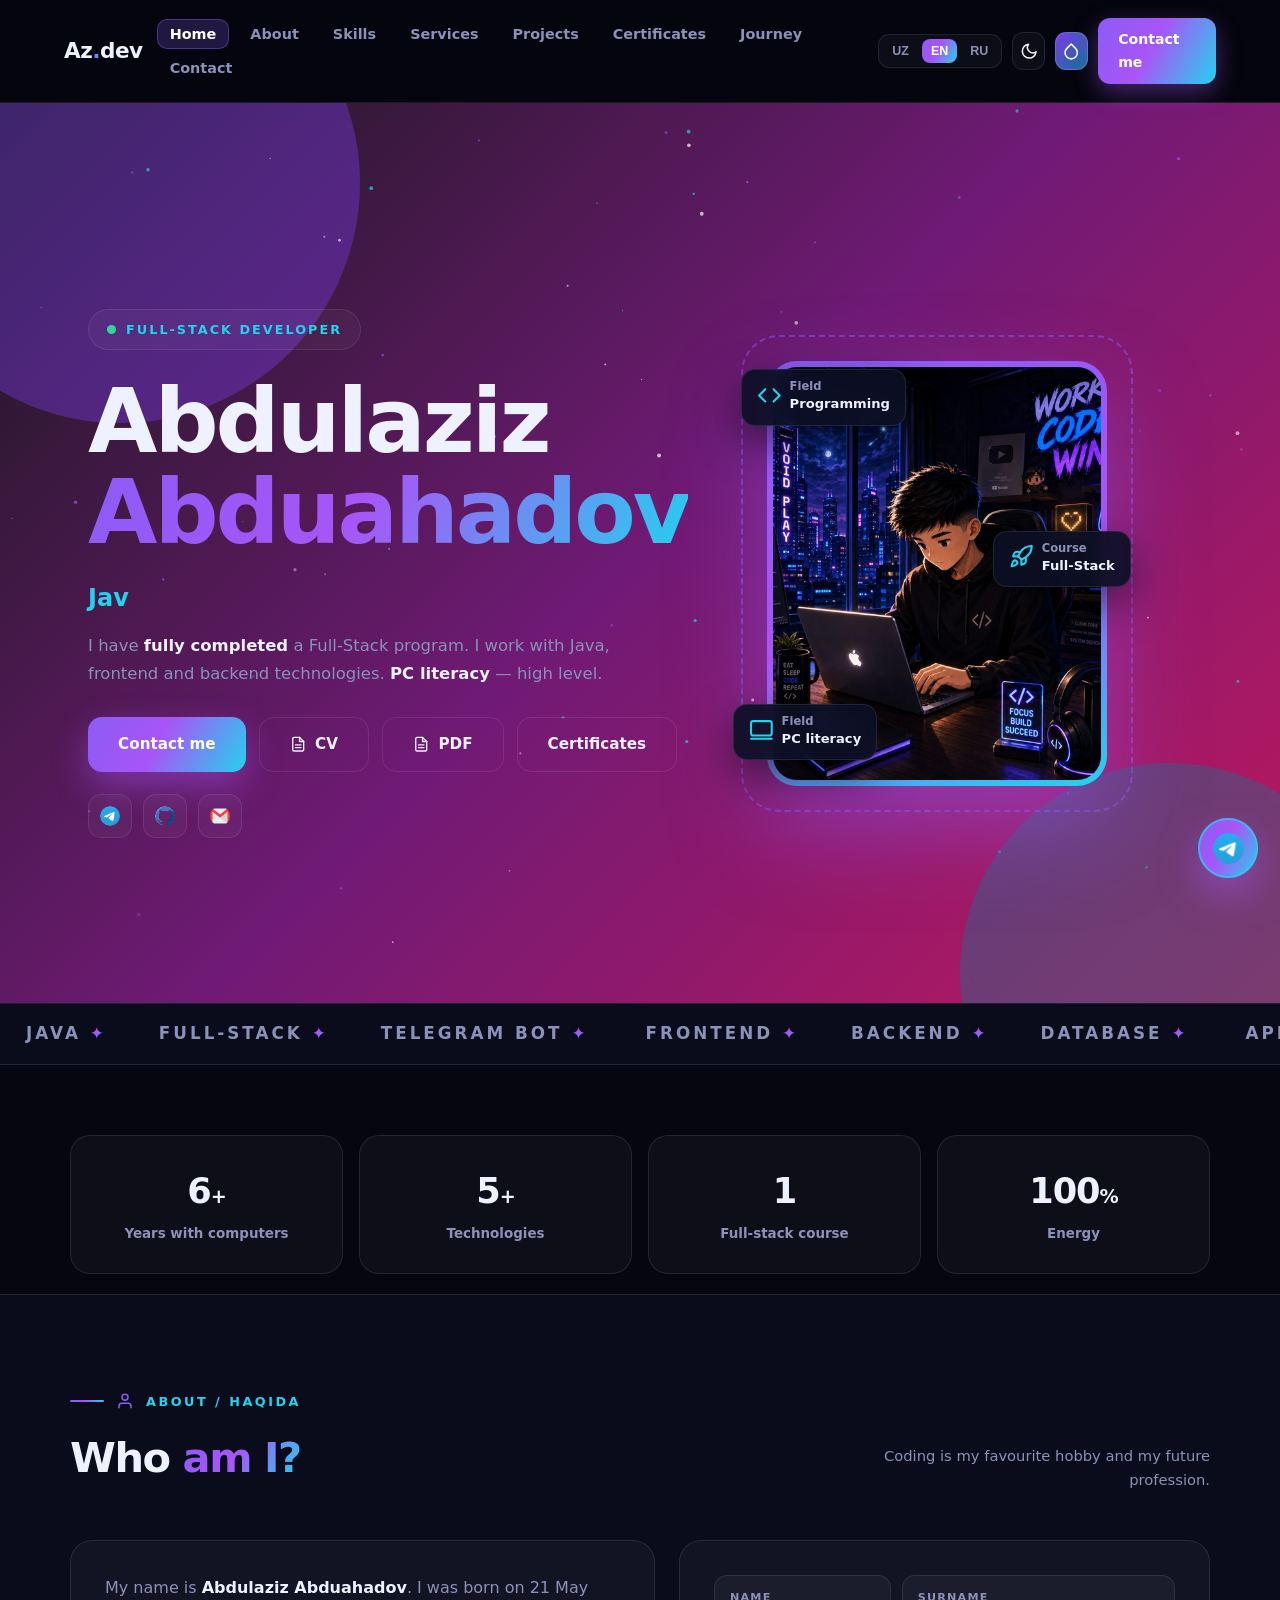
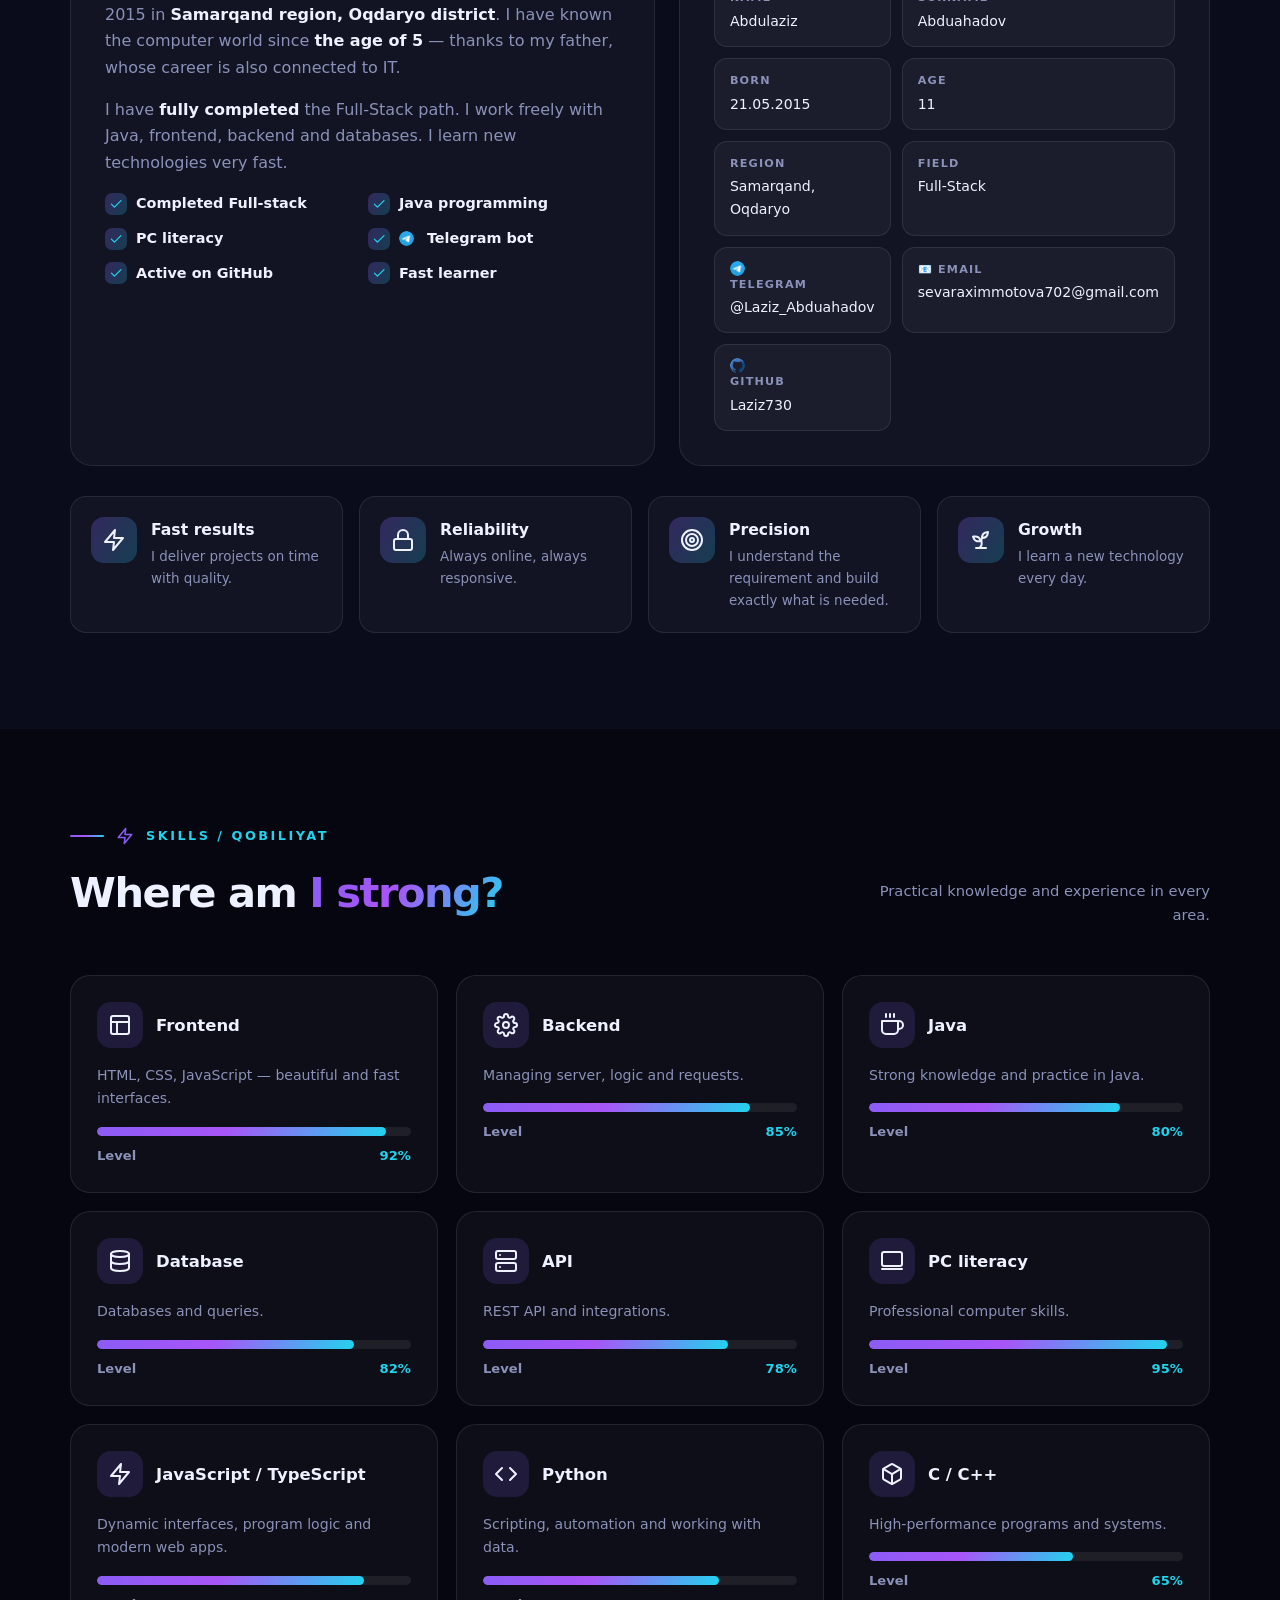
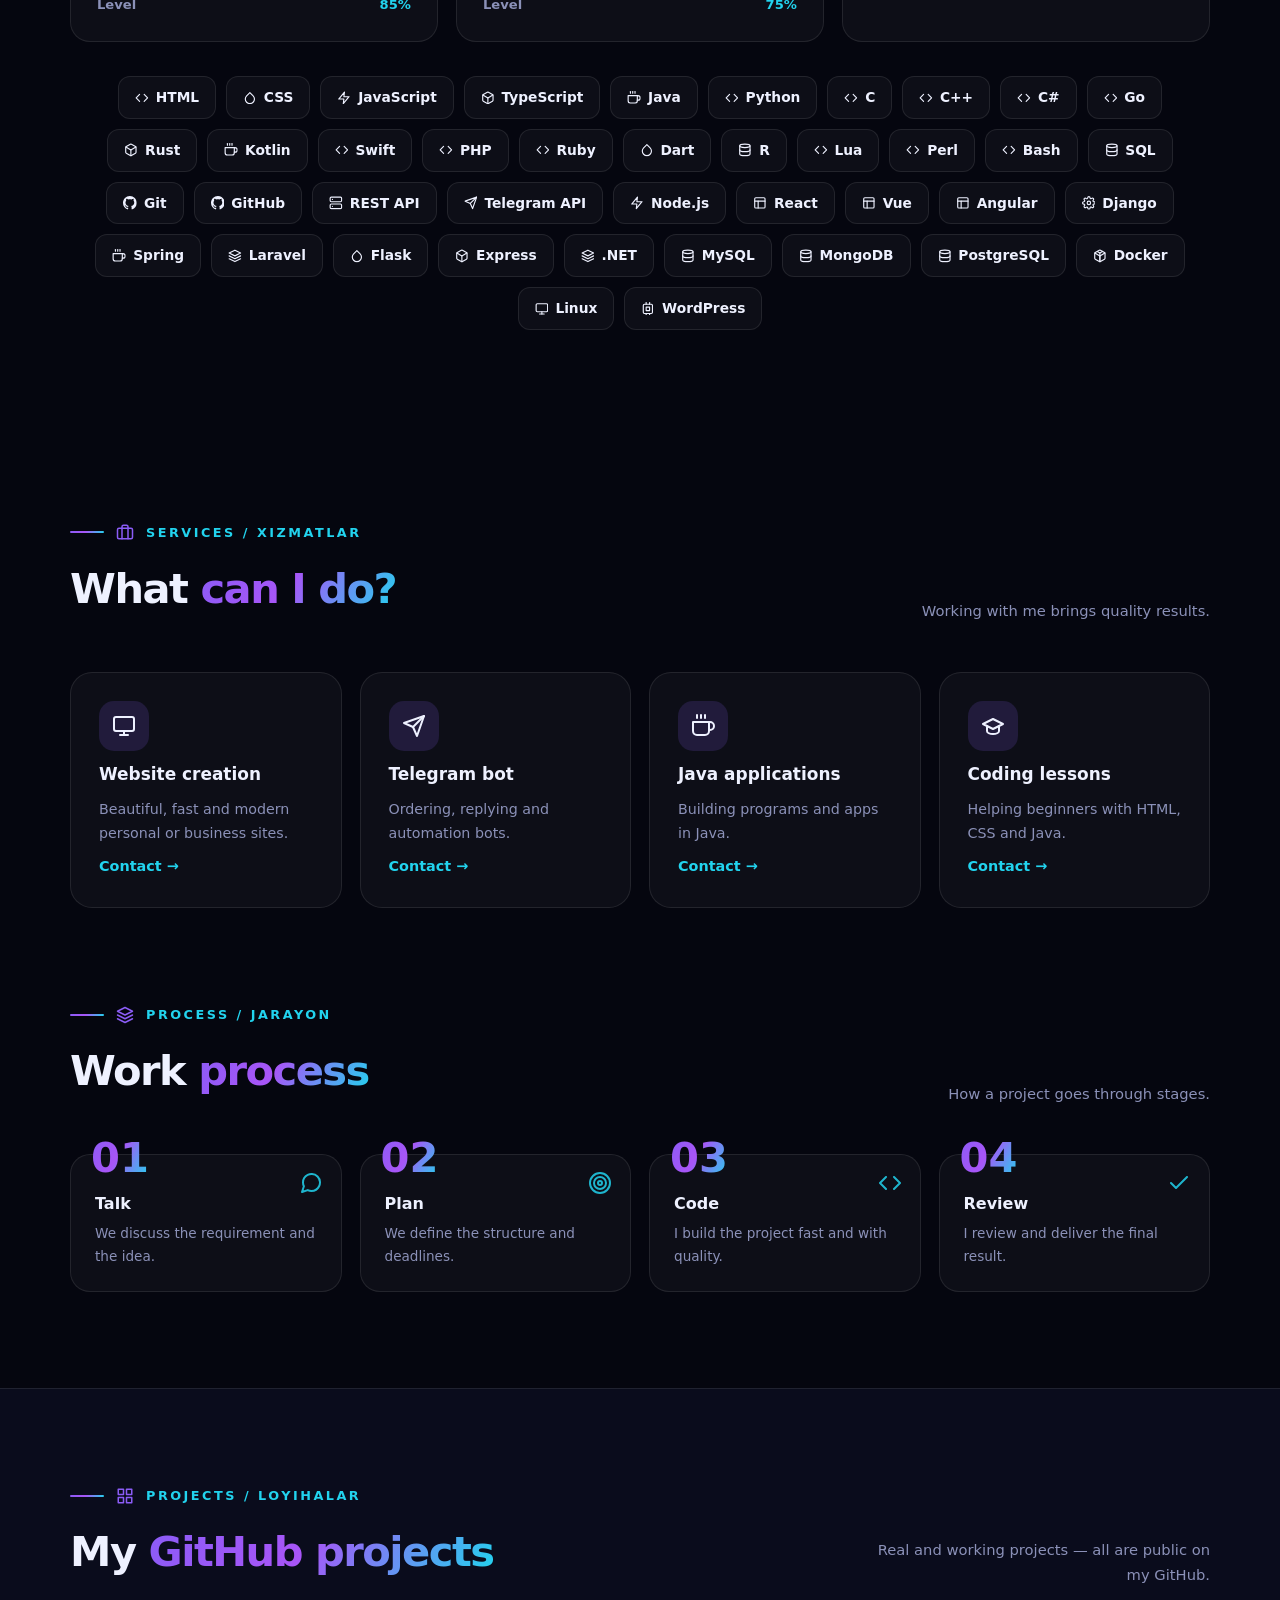
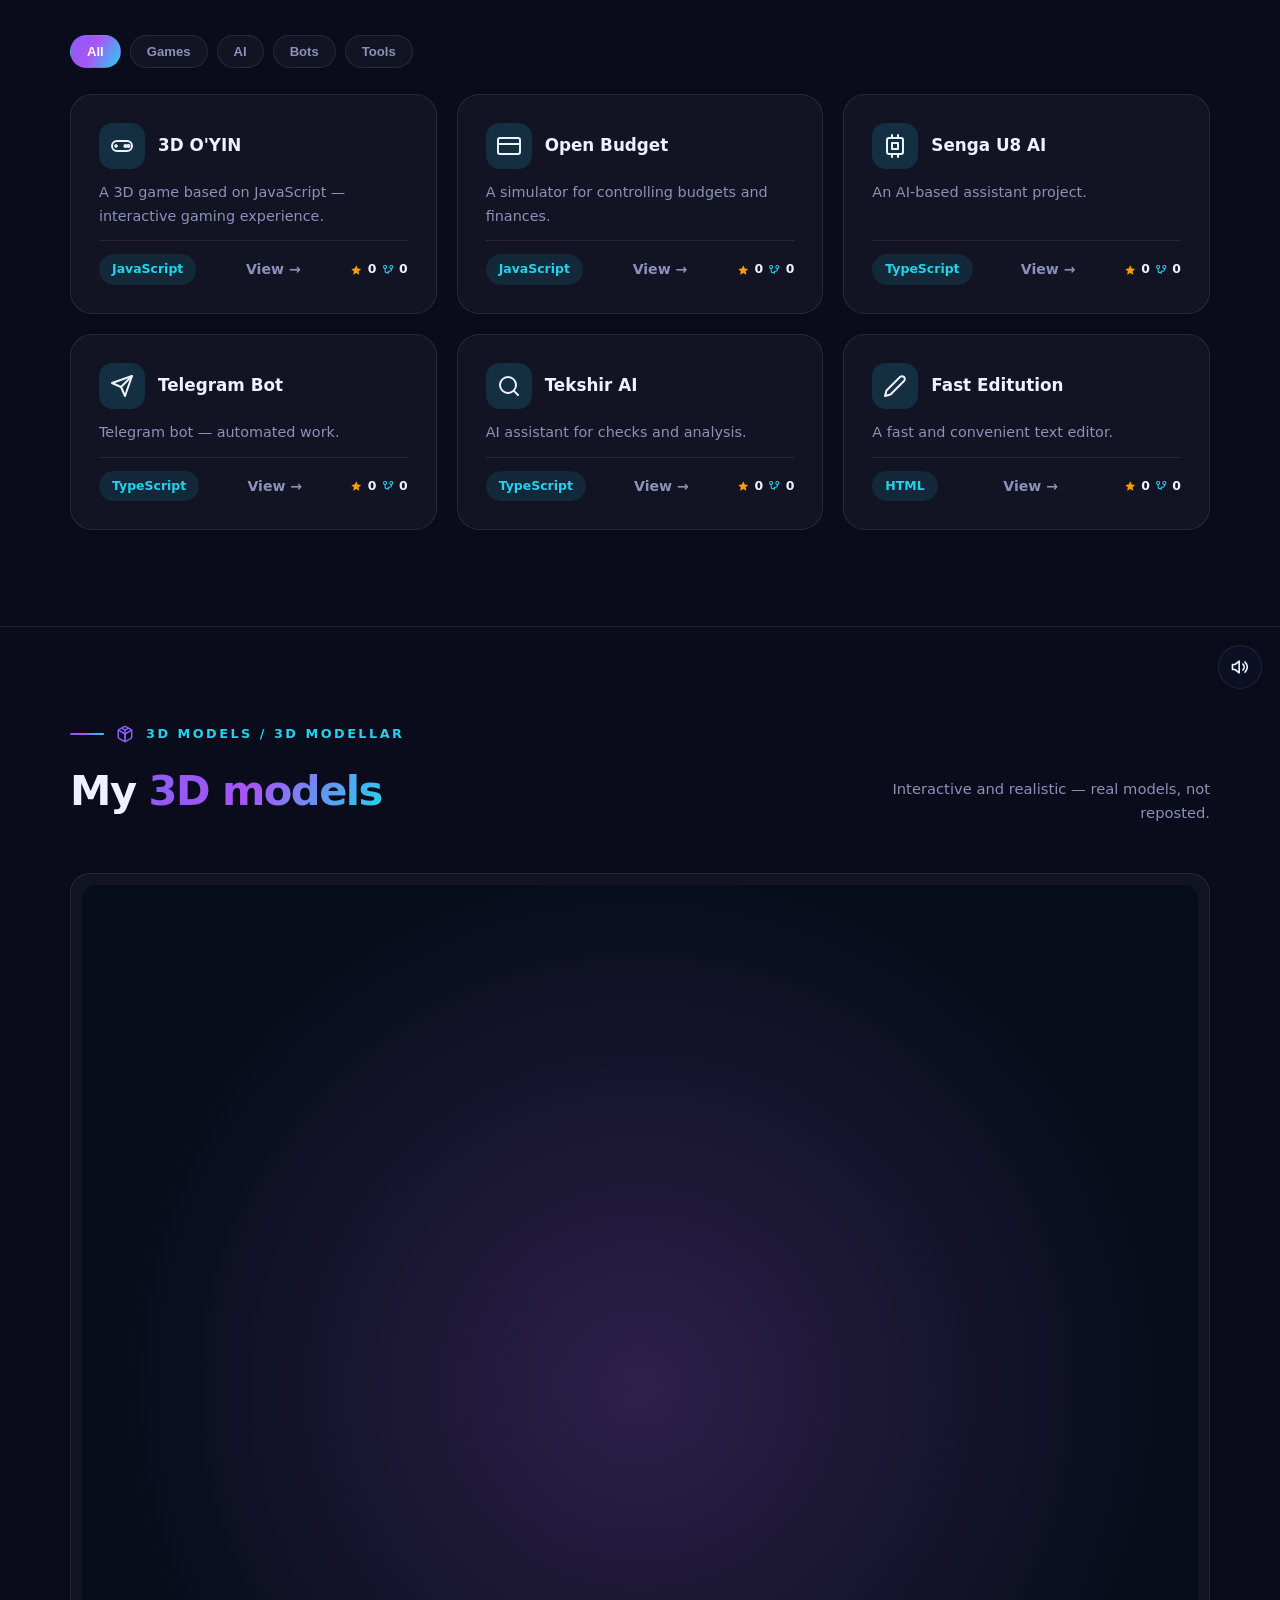
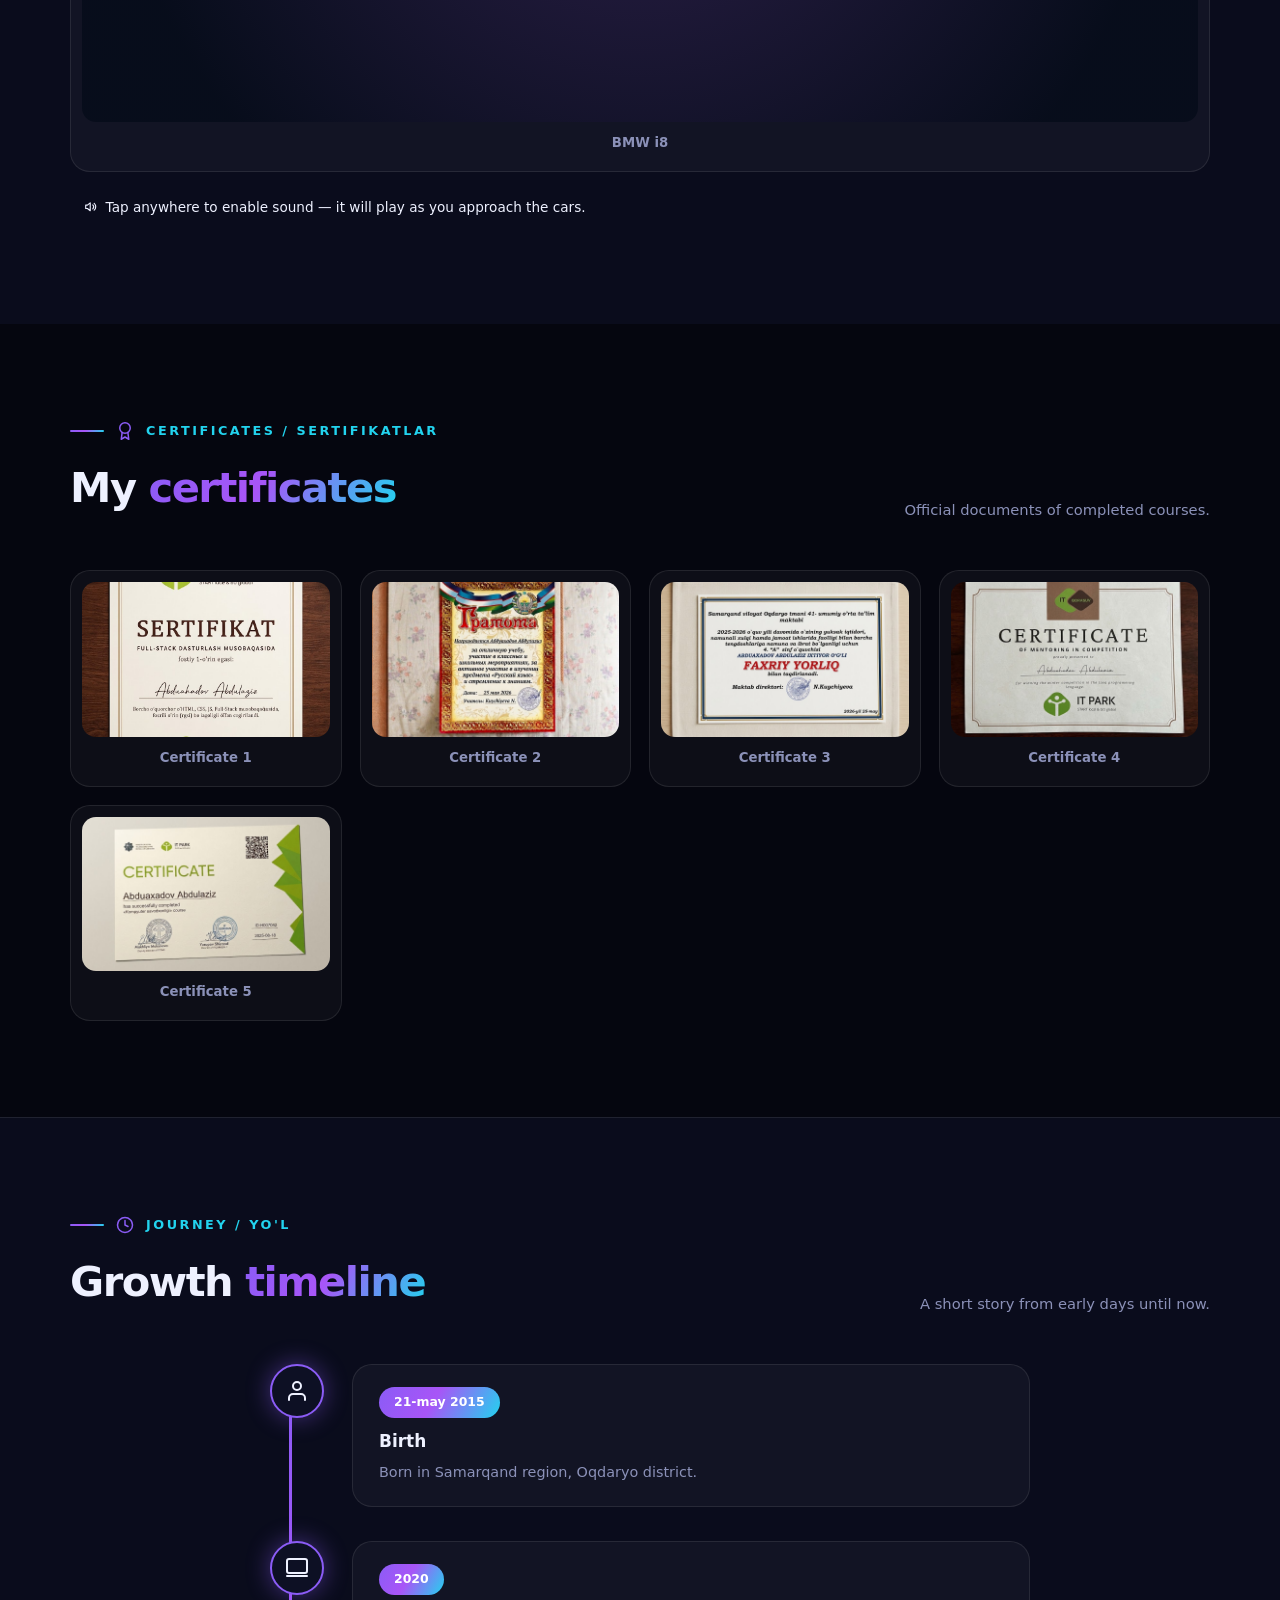
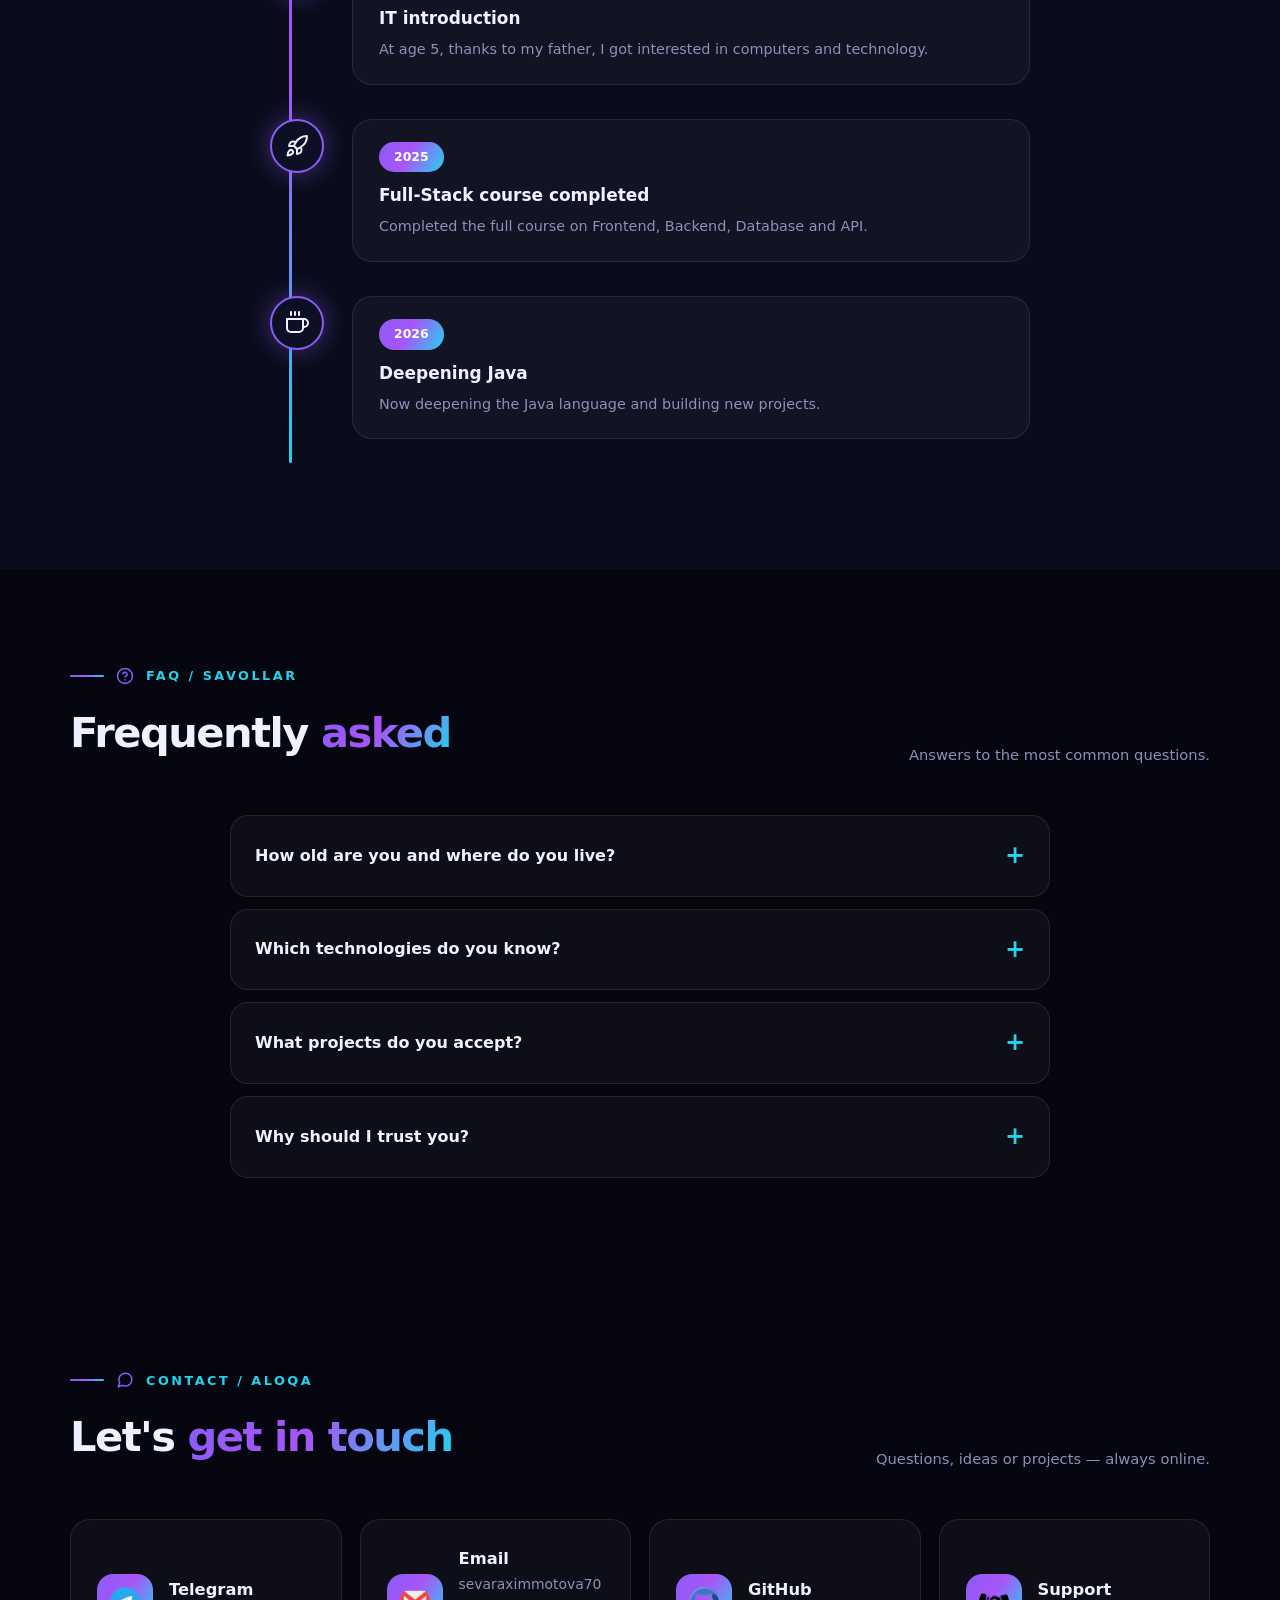
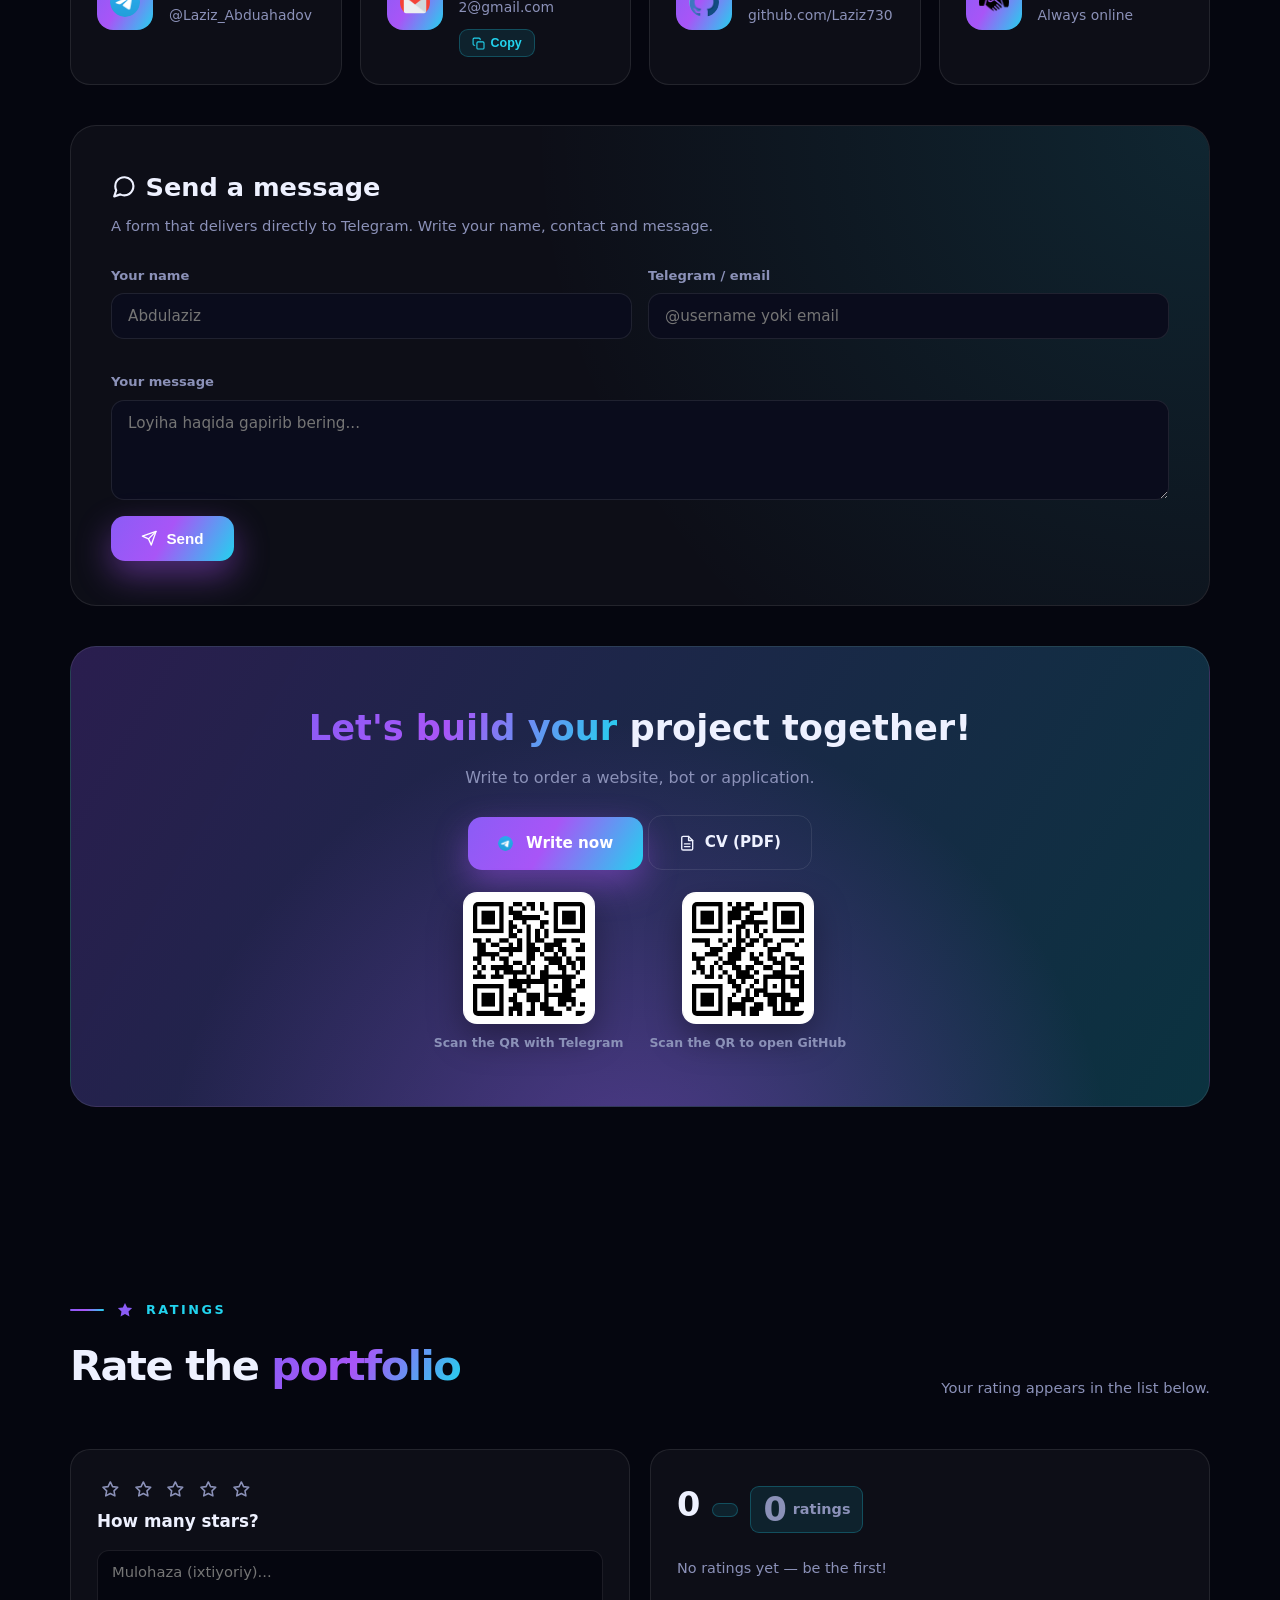
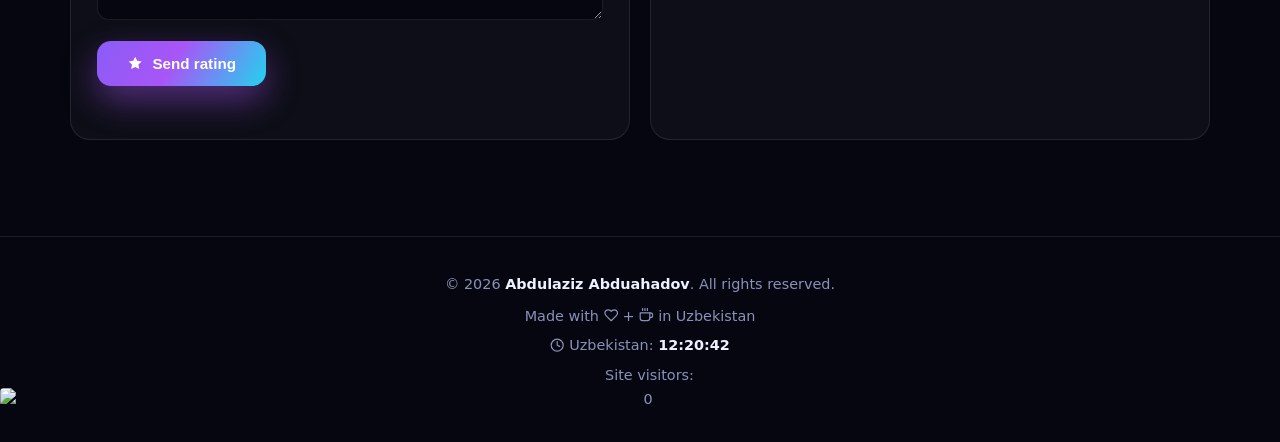
==== index.html @ ea8c1e47 "Keraksiz rasm olib tashlandi; Pexels fon rasmi qo'shildi (data-bg=0); fon tugmasi endi rasm + 12 gra" ====
<!DOCTYPE html>
<html lang="uz" data-theme="dark">
<head>
<meta charset="UTF-8" />
<meta name="viewport" content="width=device-width, initial-scale=1.0, maximum-scale=1.0, user-scalable=no, viewport-fit=cover" />
<title>Abdulaziz Abduahadov | Full-Stack Developer</title>
<meta name="description" content="Abdulaziz Abduahadov — Full-Stack developer. Java, frontend, backend va ma'lumotlar bazalari. Samarqand, Oqdaryo. Telegram: @Laziz_Abduahadov" />
<meta name="keywords" content="Abdulaziz Abduahadov, Full-Stack Developer, Java dasturchi, portfolio, O'zbekiston dasturchi" />
<meta name="author" content="Abdulaziz Abduahadov" />
<meta name="theme-color" content="#05060f" />
<meta name="robots" content="index,follow" />
<meta name="google-site-verification" content="h5o7ccfRNavNgrV-FAh4hW1JS2xKM1yXKlkWzuhQVac" />
<link rel="canonical" href="https://abduahadov.wwwi.uz/" />

<!-- Open Graph -->
<meta property="og:type" content="website" />
<meta property="og:site_name" content="Abdulaziz Abduahadov" />
<meta property="og:title" content="Abdulaziz Abduahadov | Full-Stack Developer" />
<meta property="og:description" content="Java, Frontend, Backend, Telegram bot va Full-Stack yo'nalishida ishlaydigan yosh dasturchi. Samarqand, O'zbekiston." />
<meta property="og:url" content="https://abduahadov.wwwi.uz/" />
<meta property="og:image" content="https://abduahadov.wwwi.uz/photo_2026-08-17_20-17-42.jpg" />

<!-- Twitter -->
<meta name="twitter:card" content="summary_large_image" />
<meta name="twitter:title" content="Abdulaziz Abduahadov | Full-Stack Developer" />
<meta name="twitter:description" content="Java, Frontend, Backend, Telegram bot va Full-Stack yo'nalishida ishlaydigan yosh dasturchi." />
<meta name="twitter:image" content="https://abduahadov.wwwi.uz/photo_2026-08-17_20-17-42.jpg" />

<link rel="icon" type="image/svg+xml" href="favicon.svg" />

<!-- Strukturali ma'lumot (Google Sergey uchun) -->
<script type="application/ld+json">
{
  "@context": "https://schema.org",
  "@type": "Person",
  "name": "Abdulaziz Abduahadov",
  "url": "https://abduahadov.wwwi.uz/",
  "image": "https://abduahadov.wwwi.uz/photo_2026-08-17_20-17-42.jpg",
  "jobTitle": "Full-Stack Developer",
  "knowsAbout": ["Java", "JavaScript", "TypeScript", "SQL", "REST API", "Telegram API", "HTML", "CSS"],
  "sameAs": [
    "https://github.com/Laziz730",
    "https://t.me/Laziz_Abduahadov"
  ],
  "address": { "@type": "PostalAddress", "addressLocality": "Samarqand", "addressCountry": "UZ" }
}
</script>

<script>
(function(){try{var t=localStorage.getItem("th");if(t)document.documentElement.setAttribute("data-theme",t);var l=localStorage.getItem("lang")||"uz";document.documentElement.setAttribute("lang",l||"uz");}catch(e){}})();
/* YUKLANGANDA TASODIFIY HERO FON (0-12) — 0 = rasm, 1-12 = gradientlar. DOM tayyor bo'lgach qo'llanadi */
(function(){
  function applyBg(){
    try{
      var prev = 0;
      try { prev = parseInt(localStorage.getItem("hb"),10) || 0; } catch(e2){}
      var bg = (Math.floor(Math.random()*13));
      /* ochilganda rasm fon qulayroq: 0 (rasm) 30% ehtimol, qolgani gradient */
      bg = Math.random() < 0.3 ? 0 : (Math.floor(Math.random()*12)+1);
      if (bg === prev) bg = (bg >= 12) ? 0 : bg + 1; /* oldingisidan farq qilsin */
      var hero = document.getElementById("home");
      if (hero) hero.setAttribute("data-bg", bg);
      try { localStorage.setItem("hb", String(bg)); } catch(e3){}
    }catch(e){}
  }
  if (document.readyState === "loading") {
    document.addEventListener("DOMContentLoaded", applyBg);
  } else {
    applyBg();
  }
})();
</script>
<style>
  :root{
    --bg:#05060f;
    --bg2:#0a0c1c;
    --card:rgba(255,255,255,.035);
    --card2:#0d1024;
    --line:rgba(255,255,255,.09);
    --text:#eef1ff;
    --muted:#8b91b8;
    --violet:#8b5cf6;
    --purple:#c084fc;
    --cyan:#22d3ee;
    --grad:linear-gradient(120deg,#8b5cf6,#a855f7 45%,#22d3ee);
    --gradSoft:linear-gradient(120deg,rgba(139,92,246,.28),rgba(34,211,238,.22));
    --shadow:0 30px 90px rgba(0,0,0,.55);
  }
  html[data-theme="light"]{
    --bg:#f4f5fc;
    --bg2:#eef0fa;
    --card:#ffffff;
    --card2:#e9ebf7;
    --line:rgba(30,35,70,.14);
    --text:#151a33;
    --muted:#5b6280;
    --gradSoft:linear-gradient(120deg,rgba(139,92,246,.16),rgba(34,211,238,.14));
    --shadow:0 30px 90px rgba(139,92,246,.15);
  }
  *{margin:0;padding:0;box-sizing:border-box}
  .ic{width:1em;height:1em;display:inline-block;vertical-align:-.15em;fill:none;stroke:currentColor;stroke-width:2;stroke-linecap:round;stroke-linejoin:round;flex:none}
  .s-icon .ic,.serv-ico .ic,.p-ico .ic,.tl-dot .ic{width:1.5rem;height:1.5rem}
  .btn .ic{width:1.08em;height:1.08em}
  .chip .ic{width:1.55rem;height:1.55rem;color:var(--cyan)}
  .theme-btn .ic{width:1.15rem;height:1.15rem}
  .bg-btn .ic{width:1.15rem;height:1.15rem}
  .to-top .ic{width:1.2rem;height:1.2rem}
  .close .ic{width:1.25rem;height:1.25rem}
  #toast .ic{color:#4ade80}
  .mini .ic{width:1.05em;height:1.05em}
  .mnav a .ic{width:1.5rem;height:1.5rem}
  .tick .ic{width:.9rem;height:.9rem}
  .sec-kicker .kico{width:18px;height:18px;color:var(--violet)}
  .proc .ic{position:absolute;top:16px;right:18px;width:24px;height:24px;color:var(--cyan);opacity:.85}
  html{scroll-behavior:smooth}
  body{
    font-family:"Segoe UI",system-ui,-apple-system,"Helvetica Neue",Arial,sans-serif;
    background:var(--bg);color:var(--text);line-height:1.65;overflow-x:hidden;
    transition:background .3s,color .3s;
  }
  img{max-width:100%;display:block}
  a{color:inherit;text-decoration:none}
  ::selection{background:#a855f7;color:#fff}
  .grad{background:var(--grad);-webkit-background-clip:text;background-clip:text;-webkit-text-fill-color:transparent}
  .wrap{max-width:1180px;margin:0 auto;padding:0 20px}

  /* NAV */
  nav{
    position:sticky;top:0;z-index:60;display:flex;align-items:center;justify-content:space-between;gap:14px;
    padding:18px 5%;background:rgba(5,6,15,.72);backdrop-filter:blur(16px);border-bottom:1px solid var(--line);
    transition:padding .3s,background .3s,box-shadow .3s;
  }
  html[data-theme="light"] nav{background:rgba(244,245,252,.78)}
  nav.scrolled{padding:11px 5%;background:rgba(5,6,15,.94);box-shadow:0 14px 40px rgba(0,0,0,.45)}
  html[data-theme="light"] nav.scrolled{background:rgba(244,245,252,.96)}
  .logo{font-size:1.35rem;font-weight:800;letter-spacing:-.5px}
  .nav-right{display:flex;align-items:center;gap:10px}
  .menu{display:flex;gap:8px;list-style:none;flex-wrap:wrap}
  .menu a{padding:7px 13px;border-radius:10px;font-weight:600;font-size:.9rem;color:var(--muted);transition:color .2s,background .2s}
  .menu a:hover{color:var(--text);background:rgba(255,255,255,.06)}
  html[data-theme="light"] .menu a:hover{background:rgba(30,35,70,.06)}
  .menu a.active{color:#fff;background:rgba(139,92,246,.22);box-shadow:inset 0 0 0 1px rgba(139,92,246,.4)}
  html[data-theme="light"] .menu a.active{color:#5b21b6}
  .nav-cta{padding:10px 20px;border-radius:12px;font-weight:700;font-size:.88rem;color:#fff;background:var(--grad);
    box-shadow:0 8px 24px rgba(168,85,247,.4);transition:transform .2s}
  .nav-cta:hover{transform:translateY(-2px)}
  .burger{display:none;flex-direction:column;gap:5px;background:none;border:none;cursor:pointer;padding:6px}
  .burger span{width:24px;height:3px;border-radius:3px;background:var(--text);transition:transform .3s,opacity .3s}
  .burger.open span:nth-child(1){transform:translateY(8px) rotate(45deg)}
  .burger.open span:nth-child(2){opacity:0}
  .burger.open span:nth-child(3){transform:translateY(-8px) rotate(-45deg)}

  /* TIL + TEMA */
  .langs{display:flex;gap:4px;align-items:center;background:var(--card);border:1px solid var(--line);border-radius:11px;padding:4px}
  .langs button{border:none;background:none;color:var(--muted);font-weight:800;font-size:.78rem;padding:5px 9px;border-radius:8px;cursor:pointer;transition:color .2s,background .2s}
  .langs button:hover{color:var(--text)}
  html[data-theme="light"] .langs button:hover{color:#151a33}
  .langs button.on{background:var(--grad);color:#fff}
  .theme-btn{width:38px;height:38px;border-radius:11px;border:1px solid var(--line);background:var(--card);color:var(--text);
    cursor:pointer;font-size:1rem;display:flex;align-items:center;justify-content:center;transition:transform .2s}
  .theme-btn:hover{transform:rotate(20deg)}
  .bg-btn{width:38px;height:38px;border-radius:11px;border:1px solid var(--line);background:var(--card);color:var(--text);
    cursor:pointer;font-size:1.05rem;display:flex;align-items:center;justify-content:center;transition:transform .2s}
  .bg-btn:hover{transform:scale(1.12) rotate(-10deg)}
  .bg-btn{background:linear-gradient(135deg,#7c3aed,#0e7490);color:#fff;border-color:rgba(255,255,255,.15)}

  /* FILTER (loyihalar) */
  .filters{display:flex;flex-wrap:wrap;gap:9px;margin-bottom:26px}
  .filters button{border:1px solid var(--line);background:var(--card);color:var(--muted);font-weight:700;font-size:.82rem;
    padding:8px 16px;border-radius:50px;cursor:pointer;transition:color .2s,border-color .2s,background .2s}
  .filters button:hover{color:var(--text);border-color:var(--violet)}
  .filters button.on{color:#fff;background:var(--grad);border-color:transparent}
  .proj{display:none}
  .proj.show{display:flex}

  /* HERO */
  .hero{position:relative;overflow:hidden;min-height:100svh;display:flex;flex-direction:column;justify-content:center;padding:110px 0 70px}
  .hero{position:relative}
  .hero[data-bg="0"]{background:linear-gradient(rgba(5,7,20,.65),rgba(5,7,20,.85)),url("pexels-pixelcop-2680270.jpg") center/cover no-repeat}
  .hero[data-bg="1"]{background:linear-gradient(135deg,#1e1b4b 0%,#312e81 50%,#0e7490 100%)}
  .hero[data-bg="2"]{background:linear-gradient(135deg,#0f172a 0%,#1e3a8a 55%,#7c3aed 100%)}
  .hero[data-bg="3"]{background:linear-gradient(135deg,#18181b 0%,#701a75 50%,#be185d 100%)}
  .hero[data-bg="4"]{background:linear-gradient(135deg,#0b1120 0%,#134e4a 55%,#059669 100%)}
  .hero[data-bg="5"]{background:linear-gradient(135deg,#1e293b 0%,#0e7490 50%,#06b6d4 100%)}
  .hero[data-bg="6"]{background:linear-gradient(135deg,#1c1917 0%,#7c2d12 55%,#f59e0b 100%)}
  .hero[data-bg="7"]{background:linear-gradient(135deg,#0a0f1f 0%,#4338ca 50%,#db2777 100%)}
  .hero[data-bg="8"]{background:linear-gradient(135deg,#020617 0%,#334155 55%,#38bdf8 100%)}
  .hero[data-bg="9"]{background:linear-gradient(135deg,#111827 0%,#065f46 55%,#4ade80 100%)}
  .hero[data-bg="10"]{background:linear-gradient(135deg,#271718 0%,#881337 55%,#fb7185 100%)}
  .hero[data-bg="11"]{background:linear-gradient(135deg,#0f1120 0%,#1d4ed8 55%,#6366f1 100%)}
  .hero[data-bg="12"]{background:linear-gradient(135deg,#1a0b2e 0%,#5b21b6 50%,#a855f7 100%)}
  .hero-bg{position:absolute;inset:0;pointer-events:none}
  .hero-stars{position:absolute;inset:0;width:100%;height:100%;z-index:1;pointer-events:none}
  .orb{position:absolute;border-radius:50%;opacity:.38;animation:orbCycle 22s linear infinite}
  @keyframes orbCycle{0%{filter:blur(90px) hue-rotate(0deg)}100%{filter:blur(90px) hue-rotate(360deg)}}
  .orb1{width:480px;height:480px;background:#7c3aed;top:-160px;left:-120px}
  .orb2{width:420px;height:420px;background:#0e7490;bottom:-180px;right:-100px}
  .hero-grid{position:relative;z-index:2;display:grid;grid-template-columns:1.15fr .85fr;gap:60px;align-items:center}
  .badge{display:inline-flex;align-items:center;gap:10px;background:var(--card);border:1px solid var(--line);
    padding:9px 18px;border-radius:50px;font-size:.8rem;font-weight:700;color:var(--cyan);letter-spacing:2px;text-transform:uppercase;margin-bottom:26px}
  .badge .p{width:9px;height:9px;border-radius:50%;background:#34d399;animation:beat 1.6s infinite}
  @keyframes beat{50%{box-shadow:0 0 0 9px rgba(52,211,153,0)}}
  h1{font-size:clamp(3rem,8.5vw,5.6rem);line-height:1.02;letter-spacing:-3px;font-weight:800}
  .typed{font-size:clamp(1.1rem,2.4vw,1.5rem);font-weight:700;color:var(--cyan);margin:20px 0 14px;min-height:1.6em}
  .typed i{font-style:normal;animation:blink 1s step-end infinite}
  @keyframes blink{50%{opacity:0}}
  .hero-sub{color:var(--muted);max-width:560px;font-size:1.03rem}
  .hero-sub b{color:var(--text);font-weight:700}
  .cta{display:flex;gap:13px;flex-wrap:wrap;margin-top:30px}
  .btn{display:inline-flex;align-items:center;gap:9px;padding:14px 30px;border-radius:14px;font-weight:700;font-size:.95rem;
    cursor:pointer;border:none;transition:transform .2s,box-shadow .2s}
  .btn-primary{background:var(--grad);color:#fff;position:relative;overflow:hidden;box-shadow:0 14px 34px rgba(168,85,247,.45)}
  .btn-primary::after{content:"";position:absolute;top:0;left:-80%;width:50%;height:100%;
    background:linear-gradient(90deg,transparent,rgba(255,255,255,.5),transparent);transform:skewX(-25deg);animation:shine 3.4s infinite}
  @keyframes shine{0%{left:-80%}60%,100%{left:140%}}
  .btn-primary:hover{transform:translateY(-3px)}
  .btn-ghost{background:transparent;color:var(--text);border:1px solid var(--line)}
  .btn-ghost:hover{transform:translateY(-3px);border-color:var(--cyan);box-shadow:0 10px 26px rgba(34,211,238,.15)}
  .socials{display:flex;gap:11px;margin-top:22px}
  .socials a{width:44px;height:44px;border-radius:13px;border:1px solid var(--line);background:var(--card);
    display:flex;align-items:center;justify-content:center;transition:transform .2s,border-color .2s}
  .socials a:hover{transform:translateY(-4px);border-color:var(--violet)}
  .socials img{width:20px;height:20px;border-radius:50%}

  /* PORTFOLIO FRAME */
  .photo-side{position:relative;justify-self:center}
  .orb-bg{position:absolute;width:78%;height:78%;background:radial-gradient(circle,rgba(168,85,247,.4),transparent 70%);border-radius:50%;
    filter:blur(40px);top:12%;left:10%;animation:beatGlow 4s ease-in-out infinite}
  @keyframes beatGlow{50%{opacity:.6;transform:scale(1.06)}}
  .frame{
    position:relative;width:min(340px,82vw);aspect-ratio:4/5;border-radius:30px;padding:6px;
    background:linear-gradient(160deg,#8b5cf6,#a855f7 55%,#22d3ee);box-shadow:0 40px 90px rgba(139,92,246,.5);
    animation:spinRing 9s linear infinite;z-index:2;
  }
  @keyframes spinRing{to{filter:hue-rotate(360deg)}}
  .frame img{width:100%;height:100%;object-fit:cover;border-radius:24px}
  .dot-ring{position:absolute;inset:-26px;border:2px dashed rgba(139,92,246,.5);border-radius:38px;animation:rot 26s linear infinite;z-index:1}
  @keyframes rot{to{transform:rotate(360deg)}}
  .chip{position:absolute;z-index:3;background:rgba(13,16,36,.92);border:1px solid var(--line);border-radius:14px;
    padding:10px 15px;font-size:.82rem;font-weight:700;backdrop-filter:blur(8px);display:flex;gap:8px;align-items:center;box-shadow:0 16px 40px rgba(0,0,0,.5)}
  html[data-theme="light"] .chip{background:rgba(255,255,255,.96);color:#151a33}
  .chip b{font-size:.72rem;color:var(--muted);display:block;font-weight:600;line-height:1.1}
  .chip1{top:2%;left:-26px;animation:bob 4s ease-in-out infinite}
  .chip2{bottom:6%;left:-34px;animation:bob 5s ease-in-out infinite 1s}
  .chip3{top:40%;right:-24px;animation:bob 4.5s ease-in-out infinite .5s}
  @keyframes bob{50%{transform:translateY(-11px)}}

  /* MARQUEE */
  .marquee{overflow:hidden;border-top:1px solid var(--line);border-bottom:1px solid var(--line);padding:16px 0;background:var(--bg2);white-space:nowrap}
  .marquee-track{display:inline-block;animation:marq 26s linear infinite}
  .marquee span{font-size:1.05rem;font-weight:700;letter-spacing:3px;text-transform:uppercase;margin:0 26px;color:var(--muted)}
  .marquee b{color:transparent;background:var(--grad);-webkit-background-clip:text;background-clip:text}
  @keyframes marq{to{transform:translateX(-50%)}}

  /* STATS */
  .stripe{display:grid;grid-template-columns:repeat(4,1fr);gap:16px;margin:70px 0 20px}
  .stat{background:var(--card);border:1px solid var(--line);border-radius:20px;padding:26px 18px;text-align:center;transition:transform .25s,border-color .25s}
  .stat:hover{transform:translateY(-5px);border-color:var(--violet)}
  .stat b{display:block;font-size:2.2rem;font-weight:800;letter-spacing:-1px}
  .stat b span{font-size:1.2rem}
  .stat small{color:var(--muted);font-size:.84rem;font-weight:600}

  /* AFLZALLIKLAR */
  .feats{display:grid;grid-template-columns:repeat(auto-fit,minmax(230px,1fr));gap:16px;margin-top:30px}
  .feat{display:flex;gap:14px;align-items:flex-start;background:var(--card);border:1px solid var(--line);border-radius:16px;padding:20px}
  .feat span{font-size:1.5rem;flex-shrink:0;width:46px;height:46px;border-radius:13px;display:flex;align-items:center;justify-content:center;background:var(--gradSoft)}
  .feat h3{font-size:.98rem;margin-bottom:3px}
  .feat p{color:var(--muted);font-size:.84rem}

  /* SECTIONS */
  section{padding:96px 0}
  .sec-head{display:flex;align-items:flex-end;justify-content:space-between;gap:20px;margin-bottom:48px}
  .sec-kicker{display:flex;align-items:center;gap:12px;color:var(--cyan);font-weight:700;font-size:.8rem;letter-spacing:2.5px;text-transform:uppercase;margin-bottom:12px}
  .sec-kicker::before{content:"";width:34px;height:2px;background:var(--grad);border-radius:2px}
  .sec-head h2{font-size:clamp(1.8rem,4.5vw,2.6rem);letter-spacing:-1.5px}
  .sec-right{color:var(--muted);font-size:.92rem;max-width:340px;text-align:right}
  .card{background:var(--card);border:1px solid var(--line);border-radius:22px}
  .num{font-size:.9rem;font-weight:800;color:#fff;background:var(--grad);padding:7px 15px;border-radius:10px}

  /* ABOUT */
  .about-grid{display:grid;grid-template-columns:1.05fr .95fr;gap:24px}
  .about-card{padding:34px}
  .about-card p{color:var(--muted);margin-bottom:16px}
  .about-card p b{color:var(--text)}
  .checks{list-style:none;display:grid;grid-template-columns:1fr 1fr;gap:11px;margin-top:8px}
  .checks li{display:flex;gap:9px;align-items:center;font-size:.9rem;font-weight:600}
  .checks .tick{width:22px;height:22px;border-radius:7px;background:var(--gradSoft);display:inline-flex;align-items:center;justify-content:center;font-size:.72rem;color:#22d3ee;flex-shrink:0}
  .info-grid{display:grid;grid-template-columns:1fr 1fr;gap:11px}
  .info-grid div{background:rgba(255,255,255,.04);border:1px solid var(--line);border-radius:13px;padding:13px 15px;font-size:.88rem}
  html[data-theme="light"] .info-grid div{background:rgba(30,35,70,.04)}
  .info-grid b{display:block;font-size:.7rem;color:var(--muted);text-transform:uppercase;letter-spacing:1.2px;margin-bottom:2px}
  .tg{width:15px;height:15px;border-radius:50%;object-fit:cover;vertical-align:-2px;margin-right:4px}
  .tg-lg{width:30px;height:30px;vertical-align:0;margin:0}

  /* SKILLS */
  .skills-grid{display:grid;grid-template-columns:repeat(auto-fit,minmax(280px,1fr));gap:18px}
  .skill{background:var(--card);border:1px solid var(--line);border-radius:20px;padding:26px;position:relative;overflow:hidden;transition:transform .25s,border-color .25s}
  .skill::before{content:"";position:absolute;top:0;left:0;width:100%;height:3px;background:var(--grad);opacity:0;transition:opacity .3s}
  .skill:hover{transform:translateY(-6px);border-color:rgba(168,85,247,.45)}
  .skill:hover::before{opacity:1}
  .s-top{display:flex;align-items:center;gap:13px;margin-bottom:16px}
  .s-icon{width:46px;height:46px;border-radius:14px;display:flex;align-items:center;justify-content:center;font-size:1.4rem;background:rgba(139,92,246,.16);flex-shrink:0}
  .skill h3{font-size:1.03rem}
  .skill p{color:var(--muted);font-size:.88rem;margin-bottom:16px}
  .skill .bar{height:9px;border-radius:9px;background:rgba(255,255,255,.07);overflow:hidden}
  .skill .bar i{display:block;height:100%;border-radius:9px;background:var(--grad);width:var(--w)}
  .skill .bar i.go{animation:fillBar 1.2s cubic-bezier(.4,0,.2,1)}
  @keyframes fillBar{from{width:0}}
  .meta{display:flex;justify-content:space-between;margin-top:9px;font-size:.82rem;color:var(--muted);font-weight:600}
  .meta b{color:var(--cyan)}

  /* PROJECTS */
  .proj-grid{display:grid;grid-template-columns:repeat(auto-fit,minmax(300px,1fr));gap:20px}
  .proj{background:var(--card);border:1px solid var(--line);border-radius:22px;padding:28px;display:flex;flex-direction:column;gap:12px;position:relative;overflow:hidden;transition:transform .25s,border-color .25s,box-shadow .25s}
  .proj::after{content:"";position:absolute;width:240px;height:240px;border-radius:50%;background:radial-gradient(circle,rgba(168,85,247,.25),transparent 70%);top:-90px;right:-90px;filter:blur(30px);opacity:0;transition:opacity .3s}
  .proj:hover{transform:translateY(-7px);border-color:rgba(34,211,238,.5);box-shadow:var(--shadow)}
  .proj:hover::after{opacity:1}
  .p-head{display:flex;align-items:center;gap:13px}
  .p-ico{width:46px;height:46px;border-radius:14px;display:flex;align-items:center;justify-content:center;font-size:1.3rem;background:rgba(34,211,238,.14);flex-shrink:0}
  .p-head h3{font-size:1.05rem}
  .proj p{color:var(--muted);font-size:.9rem;flex:1}
  .p-foot{display:flex;align-items:center;justify-content:space-between;border-top:1px solid var(--line);padding-top:13px;gap:8px;flex-wrap:wrap}
  .pmeta{display:inline-flex;align-items:center;gap:5px;color:var(--muted);font-size:.82rem;font-weight:800}
  .pmeta b{font-size:.78rem;color:var(--text)}
  .pmeta .ic{width:.95em;height:.95em;color:#f59e0b}
  .pmeta .ic.fk{color:var(--cyan)}
  .plang{font-size:.78rem;font-weight:700;color:var(--cyan);background:rgba(34,211,238,.1);padding:5px 13px;border-radius:50px}
  .pgo{font-size:.88rem;font-weight:700;color:var(--muted);transition:color .2s,transform .2s;display:inline-flex;align-items:center;gap:5px}
  .pgo:hover{color:var(--violet)}

  /* CERTS */
  .cert-grid{display:grid;grid-template-columns:repeat(auto-fit,minmax(215px,1fr));gap:18px}
  .cert{background:var(--card);border:1px solid var(--line);border-radius:20px;padding:11px;transition:transform .25s,border-color .25s,box-shadow .25s}
  .cert:hover{transform:translateY(-6px);border-color:var(--cyan);box-shadow:var(--shadow)}
  .cert img{width:100%;aspect-ratio:16/10;object-fit:cover;border-radius:14px;background:#000}
  .cert small{display:block;text-align:center;font-size:.83rem;font-weight:700;padding:10px 4px 6px;color:var(--muted)}

  /* 3D MODELS */
  .model-grid{display:grid;grid-template-columns:repeat(auto-fit,minmax(300px,1fr));gap:20px}
  .model{background:var(--card);border:1px solid var(--line);border-radius:20px;padding:11px;transition:transform .25s,border-color .25s,box-shadow .25s}
  .model:hover{transform:translateY(-6px);border-color:var(--violet);box-shadow:var(--shadow)}
  .model-stage{position:relative;width:100%;aspect-ratio:4/3;border-radius:14px;overflow:hidden;background:radial-gradient(circle at 50% 60%,rgba(168,85,247,.18),rgba(6,12,26,.9) 70%);min-height:0}
  .model-stage model-viewer{width:100%;height:100%;display:block;--poster-color:transparent}
  .model small{display:block;text-align:center;font-size:.83rem;font-weight:700;padding:10px 4px 6px;color:var(--muted)}

  /* TIMELINE */
  .tl{position:relative;max-width:780px;margin:0 auto;padding-left:20px}
  .tl::before{content:"";position:absolute;left:39px;top:10px;bottom:10px;width:3px;border-radius:3px;background:var(--grad)}
  .tl-item{position:relative;padding-left:82px;padding-bottom:34px}
  .tl-dot{position:absolute;left:0;top:0;width:54px;height:54px;border-radius:50%;background:var(--card2);
    border:2px solid var(--violet);display:flex;align-items:center;justify-content:center;font-size:1.25rem;
    box-shadow:0 0 24px rgba(139,92,246,.45)}
  .tl-card{background:var(--card);border:1px solid var(--line);border-radius:20px;padding:22px 26px}
  .tl-date{display:inline-block;background:var(--grad);color:#fff;font-size:.78rem;font-weight:700;padding:5px 15px;border-radius:50px;margin-bottom:10px}
  .tl-card h3{font-size:1.06rem;margin-bottom:5px}
  .tl-card p{color:var(--muted);font-size:.9rem}

  /* RATINGS */
  .rate-grid{display:grid;grid-template-columns:repeat(auto-fit,minmax(300px,1fr));gap:20px}
  .rate-card{background:var(--card);border:1px solid var(--line);border-radius:20px;padding:26px}
  .rate-stars{display:flex;gap:6px;font-size:1.6rem;line-height:1}
  .rate-stars button{background:none;border:0;padding:4px;cursor:pointer;color:var(--muted);transition:transform .15s,color .15s}
  .rate-stars button:hover{transform:scale(1.15)}
  .rate-stars button svg{width:1.4em;height:1.4em;display:block}
  .rate-stars button.filled{color:#f59e0b}
  .rate-lbl{font-weight:800;font-size:1.05rem;margin:6px 0 14px}
  .rate-card textarea{width:100%;background:var(--bg);border:1px solid var(--line);border-radius:12px;color:var(--txt);padding:12px 14px;font-family:inherit;font-size:.92rem;resize:vertical;min-height:70px;margin-bottom:12px}
  .rate-item .up svg{width:.95em;height:.95em;display:inline-block}
  .rate-feedback{margin-top:10px;font-size:.9rem;min-height:1.2em}
  .rate-feedback.ok{color:var(--green)}.rate-feedback.err{color:#ef4444}
  .rate-avg{display:flex;align-items:center;gap:12px;flex-wrap:wrap;margin-bottom:6px}
  .rate-avg b{font-size:2.1rem;line-height:1}
  .rate-avg .mini{color:var(--muted);font-size:.9rem}
  .rate-avg .mini svg{width:.95em;height:.95em;display:inline-block;vertical-align:-2px}
  .rate-list{margin-top:14px;display:grid;gap:10px}
  .rate-item{background:var(--card2);border:1px solid var(--line);border-radius:14px;padding:13px 16px}
  .rate-item .up{display:flex;align-items:center;justify-content:space-between;gap:10px;margin-bottom:6px}
  .rate-item .up .filled{color:#f59e0b}
  .rate-item .up time{color:var(--muted);font-size:.75rem}
  .rate-item p{color:var(--txt);font-size:.88rem;word-break:break-word}
  .rate-empty{color:var(--muted);font-size:.9rem;padding:10px 0}

  /* 3D OVOZ */
  .sound-btn{position:absolute;top:18px;right:18px;width:44px;height:44px;border-radius:50%;background:var(--card2);border:1px solid var(--line);color:var(--text);display:flex;align-items:center;justify-content:center;cursor:pointer;transition:color .2s,border-color .2s,transform .2s;z-index:3}
  .sound-btn svg{width:20px;height:20px}
  .sound-btn:hover{color:var(--main);border-color:var(--main)}
  .sound-btn.off{color:var(--muted)}
  .sound-btn .mut-ic,.sound-btn .eq{display:none}
  .sound-btn.off .snd-ic{display:none}
  .sound-btn.off .mut-ic{display:block}
  .sound-btn.playing .eq{display:flex;align-items:flex-end;gap:2px;height:16px}
  .sound-btn.playing .snd-ic,.sound-btn.playing .mut-ic{display:none}
  .sound-btn .eq i{width:3px;background:var(--grad);border-radius:2px;animation:eqB 1s ease-in-out infinite}
  .sound-btn .eq i:nth-child(2){animation-delay:.2s}
  .sound-btn .eq i:nth-child(3){animation-delay:.4s}
  @keyframes eqB{0%,100%{height:5px}50%{height:16px}}
  .sound-hint{display:flex;align-items:center;gap:8px;margin-top:14px;padding:10px 14px;border:1px dashed var(--main);border-radius:12px;color:var(--text);font-size:.85rem}
  .sound-hint .ic{color:var(--main)}

  /* CONTACT */
  .contact-grid{display:grid;grid-template-columns:repeat(auto-fit,minmax(240px,1fr));gap:18px}
  .c-card{background:var(--card);border:1px solid var(--line);border-radius:20px;padding:26px;display:flex;gap:16px;align-items:center;transition:transform .25s,border-color .25s}
  .c-card:hover{transform:translateY(-5px);border-color:var(--violet)}
  .c-icon{width:56px;height:56px;border-radius:16px;background:var(--grad);display:flex;align-items:center;justify-content:center;flex-shrink:0}
  .c-card h3{font-size:1.02rem}
  .c-card p{color:var(--muted);font-size:.87rem;word-break:break-all}
  .cta-box{position:relative;margin-top:40px;background:var(--gradSoft);border:1px solid var(--line);border-radius:26px;overflow:hidden;padding:52px 30px;text-align:center}
  .cta-box::before{content:"";position:absolute;inset:0;background:radial-gradient(circle at 50% 120%,rgba(168,85,247,.4),transparent 60%)}
  .cta-box h3{position:relative;font-size:clamp(1.5rem,3.4vw,2.2rem);margin-bottom:8px}
  .cta-box p{position:relative;color:var(--muted);margin-bottom:24px}
  .cta-box .btn{position:relative}
  .cta-box .qr-row{margin-top:22px;display:flex;gap:26px;flex-wrap:wrap;justify-content:center;position:relative}
  .cta-box .qr{position:relative}
  .cta-box .qr img{width:132px;height:132px;border-radius:14px;border:1px solid var(--line);background:#fff;padding:8px;box-shadow:0 14px 34px rgba(0,0,0,.35)}
  .cta-box .qr-box{margin:0 auto;width:132px;height:132px;border-radius:14px;border:1px solid var(--line);background:#fff;box-shadow:0 14px 34px rgba(0,0,0,.35);overflow:hidden}
  .cta-box .qr-box canvas,.cta-box .qr-box svg{display:block;width:100%;height:100%}
  .cta-box .qr-box img{display:none}
  .cta-box .qr small{display:block;margin-top:9px;color:var(--muted);font-size:.78rem;font-weight:700}

  /* XIZMATLAR */
  .serv-grid{display:grid;grid-template-columns:repeat(auto-fit,minmax(230px,1fr));gap:18px}
  .serv{background:var(--card);border:1px solid var(--line);border-radius:22px;padding:28px;display:flex;flex-direction:column;gap:10px;position:relative;overflow:hidden;transition:transform .25s,border-color .25s}
  .serv::after{content:"";position:absolute;width:220px;height:220px;border-radius:50%;background:radial-gradient(circle,rgba(34,211,238,.22),transparent 70%);top:-100px;right:-100px;filter:blur(28px);opacity:0;transition:opacity .3s}
  .serv:hover{transform:translateY(-6px);border-color:rgba(34,211,238,.5)}
  .serv:hover::after{opacity:1}
  .serv-ico{width:50px;height:50px;border-radius:15px;display:flex;align-items:center;justify-content:center;font-size:1.5rem;background:rgba(139,92,246,.16);flex-shrink:0}
  .serv h3{font-size:1.06rem}
  .serv p{color:var(--muted);font-size:.89rem;flex:1}
  .serv a{font-size:.9rem;font-weight:700;color:var(--cyan);display:inline-flex;align-items:center;gap:6px}
  .serv a:hover{color:var(--violet)}

  /* JARAYON */
  .proc-grid{display:grid;grid-template-columns:repeat(4,1fr);gap:18px}
  .proc{position:relative;background:var(--card);border:1px solid var(--line);border-radius:20px;padding:24px;padding-top:30px}
  .proc b{position:absolute;top:-18px;left:20px;font-size:2.6rem;font-weight:800;background:var(--grad);-webkit-background-clip:text;background-clip:text;-webkit-text-fill-color:transparent;line-height:1}
  .proc h3{font-size:1rem;margin:6px 0 5px}
  .proc p{color:var(--muted);font-size:.85rem}

  /* ALOQA FORMASI */
  .contact-form{position:relative;margin-top:40px;background:var(--card);border:1px solid var(--line);border-radius:26px;padding:40px;overflow:hidden}
  .contact-form::before{content:"";position:absolute;inset:0;background:radial-gradient(circle at 100% 0,rgba(34,211,238,.12),transparent 55%)}
  .contact-form>*{position:relative;z-index:1}
  .contact-form h3{font-size:clamp(1.2rem,2.4vw,1.6rem);margin-bottom:6px}
  .contact-form .sub{color:var(--muted);font-size:.92rem;margin-bottom:26px}
  .form-grid{display:grid;grid-template-columns:1fr 1fr;gap:16px}
  .field{display:flex;flex-direction:column;gap:7px;margin-bottom:16px}
  .field.full{grid-column:1/-1}
  .field label{font-size:.82rem;font-weight:700;color:var(--muted)}
  .field input,.field textarea{background:var(--bg2);border:1px solid var(--line);color:var(--text);border-radius:13px;
    padding:13px 16px;font-size:.95rem;font-family:inherit;outline:none;transition:border-color .2s,box-shadow .2s}
  html[data-theme="light"] .field input,html[data-theme="light"] .field textarea{background:#fff}
  .field input:focus,.field textarea:focus{border-color:var(--violet);box-shadow:0 0 0 3px rgba(139,92,246,.18)}
  .hp{position:absolute;left:-9999px;opacity:0;height:0;overflow:hidden}
  #formStatus{margin-top:4px;font-size:.88rem;font-weight:700}
  #formStatus.ok{color:#34d399}
  #formStatus.err{color:#f87171}

  /* LIGHTBOX */
  #lightbox{position:fixed;inset:0;background:rgba(4,5,12,.92);z-index:90;display:none;align-items:center;justify-content:center;padding:5vw}
  #lightbox.open{display:flex}
  #lightbox img{max-width:92vw;max-height:86vh;border-radius:16px;box-shadow:var(--shadow);animation:pop .25s ease}
  @keyframes pop{from{transform:scale(.92);opacity:0}}
  #lightbox .close{position:absolute;top:22px;right:26px;width:46px;height:46px;border-radius:50%;border:1px solid var(--line);background:rgba(255,255,255,.06);color:#fff;font-size:1.3rem;cursor:pointer}

  /* TOAST */
  #toast{position:fixed;left:50%;bottom:96px;transform:translate(-50%,20px);background:var(--card2);border:1px solid rgba(34,211,238,.4);color:var(--text);
    padding:12px 22px;border-radius:12px;font-weight:700;font-size:.88rem;opacity:0;visibility:hidden;transition:opacity .35s,transform .35s,visibility .35s;z-index:95}
  #toast.show{opacity:1;visibility:visible;transform:translate(-50%,0)}
  .mini{display:inline-flex;align-items:center;gap:6px;margin-top:10px;font-size:.78rem;font-weight:700;color:var(--cyan);background:rgba(34,211,238,.1);border:1px solid rgba(34,211,238,.25);border-radius:9px;padding:6px 12px;cursor:pointer;transition:transform .2s}
  .mini:hover{transform:translateY(-2px)}

  /* MOBIL PASTKI NAV */
  .mnav{display:none;position:fixed;left:0;right:0;bottom:0;z-index:65;background:rgba(13,16,36,.96);backdrop-filter:blur(14px);border-top:1px solid var(--line)}
  html[data-theme="light"] .mnav{background:rgba(244,245,252,.98)}
  .mnav a{flex:1;padding:10px 4px 12px;text-align:center;font-size:.62rem;font-weight:700;color:var(--muted);display:flex;flex-direction:column;align-items:center;gap:3px}
  .mnav a span{font-size:1.15rem}
  .mnav a.active{color:var(--cyan)}

  /* SCROLL PROGRESS */
  #progress{position:fixed;top:0;left:0;height:3px;width:0;background:var(--grad);z-index:99;border-radius:0 3px 3px 0}

  /* TEXNOLOGIYALAR */
  .techs{display:flex;flex-wrap:wrap;gap:10px;justify-content:center;margin-top:34px}
  .techs span{display:inline-flex;align-items:center;gap:7px;background:var(--card);border:1px solid var(--line);border-radius:12px;
    padding:9px 16px;font-size:.86rem;font-weight:700;transition:transform .2s,border-color .2s}
  .techs span:hover{transform:translateY(-4px);border-color:var(--violet)}

  /* FAQ */
  .faq{max-width:820px;margin:0 auto;display:grid;gap:12px}
  .faq summary{list-style:none;cursor:pointer;display:flex;align-items:center;justify-content:space-between;gap:14px;
    font-weight:700;font-size:1rem;padding:20px 24px}
  .faq summary::-webkit-details-marker{display:none}
  .faq summary::after{content:"+";font-size:1.5rem;font-weight:600;color:var(--cyan);transition:transform .3s;flex-shrink:0}
  .faq details{background:var(--card);border:1px solid var(--line);border-radius:18px;overflow:hidden;transition:border-color .25s}
  .faq details[open]{border-color:rgba(139,92,246,.45)}
  .faq details[open] summary::after{transform:rotate(45deg)}
  .faq .a{color:var(--muted);font-size:.92rem;padding:0 24px 22px}

  /* FOOTER */
  footer{border-top:1px solid var(--line);padding:36px 0;text-align:center;color:var(--muted);font-size:.9rem}
  footer b{color:var(--text)}

  /* FLOATING */
  .fab{position:fixed;right:22px;bottom:22px;width:60px;height:60px;border-radius:50%;z-index:70;display:flex;align-items:center;justify-content:center;background:var(--grad);box-shadow:0 16px 38px rgba(168,85,247,.5);transition:transform .2s}
  .fab:hover{transform:scale(1.1)}
  .fab img{width:31px;height:31px;border-radius:50%}
  .fab::before{content:"";position:absolute;inset:0;border-radius:50%;border:2px solid rgba(34,211,238,.7);animation:fabPulse 2s infinite}
  @keyframes fabPulse{0%{transform:scale(1);opacity:.9}100%{transform:scale(1.55);opacity:0}}
  .to-top{position:fixed;left:22px;bottom:22px;width:48px;height:48px;border-radius:14px;z-index:70;border:1px solid var(--line);
    background:rgba(13,16,36,.92);color:var(--text);font-size:1.2rem;cursor:pointer;opacity:0;visibility:hidden;transition:opacity .3s,visibility .3s,transform .2s}
  .to-top.show{opacity:1;visibility:visible}
  .to-top:hover{transform:translateY(-4px);border-color:var(--cyan)}

  /* REVEAL */
  .reveal{opacity:0;transform:translateY(32px);transition:opacity .8s ease,transform .8s ease}
  .reveal.in{opacity:1;transform:none}

  /* CHAMELEON */
  .hue{animation:hueCycle 12s linear infinite}
  @keyframes hueCycle{0%{filter:hue-rotate(0deg)}100%{filter:hue-rotate(360deg)}}

  @media (prefers-reduced-motion:reduce){
    *,*::before,*::after{animation-duration:.01ms!important;animation-iteration-count:1!important;transition-duration:.01ms!important}
    html{scroll-behavior:auto}
  }

  @media (max-width:980px){
    .hero-grid{grid-template-columns:1fr;gap:56px;text-align:center}
    .hero-sub{margin:0 auto}
    .cta,.socials{justify-content:center}
    .about-grid{grid-template-columns:1fr}
    .stripe{grid-template-columns:repeat(2,1fr)}
    .sec-head{flex-direction:column;align-items:flex-start}
    .sec-right{text-align:left;max-width:none}
    .chip1{left:0;top:-16px}
    .chip2{left:0;bottom:-14px}
    .chip3{right:-6px;top:44%}
  }
  @media (max-width:700px){
    .menu{position:fixed;inset:0;flex-direction:column;align-items:center;justify-content:center;gap:26px;
      background:rgba(5,6,15,.98);transform:translateY(-100%);transition:transform .35s;z-index:50}
    html[data-theme="light"] .menu{background:rgba(244,245,252,.99)}
    .menu.open{transform:translateY(0)}
    .menu a{font-size:1.25rem;padding:10px 24px}
    .nav-cta{display:none}
    .burger{display:flex;z-index:60}
    .langs{order:-1}
    .form-grid{grid-template-columns:1fr}
    .checks,.info-grid{grid-template-columns:1fr}
    .tl-item{padding-left:72px}
    .proc-grid{grid-template-columns:1fr 1fr}
    .mnav{display:flex}
    .fab{bottom:74px}
    .to-top{display:none}
    body{padding-bottom:64px}
    section{padding:70px 0}
  }
</style>
</head>
<body>
<svg xmlns="http://www.w3.org/2000/svg" width="0" height="0" style="position:absolute" aria-hidden="true">
  <symbol id="i-code" viewBox="0 0 24 24"><g fill="none" stroke="currentColor" stroke-width="2" stroke-linecap="round" stroke-linejoin="round"><polyline points="16 18 22 12 16 6"/><polyline points="8 6 2 12 8 18"/></g></symbol>
  <symbol id="i-coffee" viewBox="0 0 24 24"><g fill="none" stroke="currentColor" stroke-width="2" stroke-linecap="round" stroke-linejoin="round"><path d="M18 8h1a4 4 0 0 1 0 8h-1"/><path d="M2 8h16v9a4 4 0 0 1-4 4H6a4 4 0 0 1-4-4V8z"/><line x1="6" y1="1" x2="6" y2="4"/><line x1="10" y1="1" x2="10" y2="4"/><line x1="14" y1="1" x2="14" y2="4"/></g></symbol>
  <symbol id="i-laptop" viewBox="0 0 24 24"><g fill="none" stroke="currentColor" stroke-width="2" stroke-linecap="round" stroke-linejoin="round"><rect x="2" y="3" width="20" height="14" rx="2" ry="2"/><line x1="2" y1="20" x2="22" y2="20"/></g></symbol>
  <symbol id="i-monitor" viewBox="0 0 24 24"><g fill="none" stroke="currentColor" stroke-width="2" stroke-linecap="round" stroke-linejoin="round"><rect x="2" y="3" width="20" height="14" rx="2" ry="2"/><line x1="8" y1="21" x2="16" y2="21"/><line x1="12" y1="17" x2="12" y2="21"/></g></symbol>
  <symbol id="i-rocket" viewBox="0 0 24 24"><g fill="none" stroke="currentColor" stroke-width="2" stroke-linecap="round" stroke-linejoin="round"><path d="M4.5 16.5c-1.5 1.26-2 5-2 5s3.74-.5 5-2c.71-.84.7-2.13-.09-2.91a2.18 2.18 0 0 0-2.91-.09z"/><path d="M12 15l-3-3a22 22 0 0 1 2-3.95A12.88 12.88 0 0 1 22 2c0 2.72-.78 7.5-6 11a22.35 22.35 0 0 1-4 2z"/><path d="M9 12H4s.55-3.03 2-4c1.62-1.08 5 0 5 0"/><path d="M12 15v5s3.03-.55 4-2c1.08-1.62 0-5 0-5"/></g></symbol>
  <symbol id="i-file" viewBox="0 0 24 24"><g fill="none" stroke="currentColor" stroke-width="2" stroke-linecap="round" stroke-linejoin="round"><path d="M14 2H6a2 2 0 0 0-2 2v16a2 2 0 0 0 2 2h12a2 2 0 0 0 2-2V8z"/><polyline points="14 2 14 8 20 8"/><line x1="16" y1="13" x2="8" y2="13"/><line x1="16" y1="17" x2="8" y2="17"/></g></symbol>
  <symbol id="i-zap" viewBox="0 0 24 24"><g fill="none" stroke="currentColor" stroke-width="2" stroke-linecap="round" stroke-linejoin="round"><polygon points="13 2 3 14 12 14 11 22 21 10 12 10 13 2"/></g></symbol>
  <symbol id="i-lock" viewBox="0 0 24 24"><g fill="none" stroke="currentColor" stroke-width="2" stroke-linecap="round" stroke-linejoin="round"><rect x="3" y="11" width="18" height="11" rx="2" ry="2"/><path d="M7 11V7a5 5 0 0 1 10 0v4"/></g></symbol>
  <symbol id="i-target" viewBox="0 0 24 24"><g fill="none" stroke="currentColor" stroke-width="2" stroke-linecap="round" stroke-linejoin="round"><circle cx="12" cy="12" r="10"/><circle cx="12" cy="12" r="6"/><circle cx="12" cy="12" r="2"/></g></symbol>
  <symbol id="i-sprout" viewBox="0 0 24 24"><g fill="none" stroke="currentColor" stroke-width="2" stroke-linecap="round" stroke-linejoin="round"><path d="M7 20h10"/><path d="M10 20c5.5-2.5.8-6.4 3-10"/><path d="M9.5 9.4c1.1.8 1.8 2.2 2.3 3.7-2 .4-3.5.4-4.8-.3-1.2-.6-2.3-1.9-3-4.2 2.8-.5 4.4 0 5.5.8z"/><path d="M14.1 6a7 7 0 0 0-1.1 4c1.9-.1 3.3-.6 4.3-1.4 1-1 1.6-2.3 1.7-4.6-2.7.1-4 1-4.9 2z"/></g></symbol>
  <symbol id="i-layout" viewBox="0 0 24 24"><g fill="none" stroke="currentColor" stroke-width="2" stroke-linecap="round" stroke-linejoin="round"><rect x="3" y="3" width="18" height="18" rx="2" ry="2"/><line x1="3" y1="9" x2="21" y2="9"/><line x1="9" y1="21" x2="9" y2="9"/></g></symbol>
  <symbol id="i-gear" viewBox="0 0 24 24"><g fill="none" stroke="currentColor" stroke-width="2" stroke-linecap="round" stroke-linejoin="round"><circle cx="12" cy="12" r="3"/><path d="M19.4 15a1.65 1.65 0 0 0 .33 1.82l.06.06a2 2 0 0 1 0 2.83 2 2 0 0 1-2.83 0l-.06-.06a1.65 1.65 0 0 0-1.82-.33 1.65 1.65 0 0 0-1 1.51V21a2 2 0 0 1-2 2 2 2 0 0 1-2-2v-.09A1.65 1.65 0 0 0 9 19.4a1.65 1.65 0 0 0-1.82.33l-.06.06a2 2 0 0 1-2.83 0 2 2 0 0 1 0-2.83l.06-.06a1.65 1.65 0 0 0 .33-1.82 1.65 1.65 0 0 0-1.51-1H3a2 2 0 0 1-2-2 2 2 0 0 1 2-2h.09A1.65 1.65 0 0 0 4.6 9a1.65 1.65 0 0 0-.33-1.82l-.06-.06a2 2 0 0 1 0-2.83 2 2 0 0 1 2.83 0l.06.06a1.65 1.65 0 0 0 1.82.33H9a1.65 1.65 0 0 0 1-1.51V3a2 2 0 0 1 2-2 2 2 0 0 1 2 2v.09a1.65 1.65 0 0 0 1 1.51 1.65 1.65 0 0 0 1.82-.33l.06-.06a2 2 0 0 1 2.83 0 2 2 0 0 1 0 2.83l-.06.06a1.65 1.65 0 0 0-.33 1.82V9a1.65 1.65 0 0 0 1.51 1H21a2 2 0 0 1 2 2 2 2 0 0 1-2 2h-.09a1.65 1.65 0 0 0-1.51 1z"/></g></symbol>
  <symbol id="i-db" viewBox="0 0 24 24"><g fill="none" stroke="currentColor" stroke-width="2" stroke-linecap="round" stroke-linejoin="round"><ellipse cx="12" cy="5" rx="9" ry="3"/><path d="M21 12c0 1.66-4 3-9 3s-9-1.34-9-3"/><path d="M3 5v14c0 1.66 4 3 9 3s9-1.34 9-3V5"/></g></symbol>
  <symbol id="i-server" viewBox="0 0 24 24"><g fill="none" stroke="currentColor" stroke-width="2" stroke-linecap="round" stroke-linejoin="round"><rect x="2" y="2" width="20" height="8" rx="2" ry="2"/><rect x="2" y="14" width="20" height="8" rx="2" ry="2"/><line x1="6" y1="6" x2="6.01" y2="6"/><line x1="6" y1="18" x2="6.01" y2="18"/></g></symbol>
  <symbol id="i-briefcase" viewBox="0 0 24 24"><g fill="none" stroke="currentColor" stroke-width="2" stroke-linecap="round" stroke-linejoin="round"><rect x="2" y="7" width="20" height="14" rx="2" ry="2"/><path d="M16 21V5a2 2 0 0 0-2-2h-4a2 2 0 0 0-2 2v16"/></g></symbol>
  <symbol id="i-award" viewBox="0 0 24 24"><g fill="none" stroke="currentColor" stroke-width="2" stroke-linecap="round" stroke-linejoin="round"><circle cx="12" cy="8" r="7"/><polyline points="8.21 13.89 7 23 12 20 17 23 15.79 13.88"/></g></symbol>
  <symbol id="i-star" viewBox="0 0 24 24"><g fill="currentColor" stroke="none"><path d="M12 2.5l2.9 6 6.6.9-4.8 4.6 1.2 6.5-5.9-3.1-5.9 3.1 1.2-6.5L2.5 9.4l6.6-.9z"/></g></symbol>
  <symbol id="i-staro" viewBox="0 0 24 24"><g fill="none" stroke="currentColor" stroke-width="2" stroke-linejoin="round" stroke-linecap="round"><path d="M12 2.5l2.9 6 6.6.9-4.8 4.6 1.2 6.5-5.9-3.1-5.9 3.1 1.2-6.5L2.5 9.4l6.6-.9z"/></g></symbol>
  <symbol id="i-snd" viewBox="0 0 24 24"><g fill="none" stroke="currentColor" stroke-width="2" stroke-linecap="round" stroke-linejoin="round"><path d="M11 5L6 9H3v6h3l5 4z"/><path d="M15.5 8.5a5 5 0 0 1 0 7"/><path d="M18 6a8 8 0 0 1 0 12"/></g></symbol>
  <symbol id="i-mut" viewBox="0 0 24 24"><g fill="none" stroke="currentColor" stroke-width="2" stroke-linecap="round" stroke-linejoin="round"><path d="M11 5L6 9H3v6h3l5 4z"/><path d="M22 9l-6 6"/><path d="M16 9l6 6"/></g></symbol>
  <symbol id="i-grid" viewBox="0 0 24 24"><g fill="none" stroke="currentColor" stroke-width="2" stroke-linecap="round" stroke-linejoin="round"><rect x="3" y="3" width="7" height="7"/><rect x="14" y="3" width="7" height="7"/><rect x="14" y="14" width="7" height="7"/><rect x="3" y="14" width="7" height="7"/></g></symbol>
  <symbol id="i-layers" viewBox="0 0 24 24"><g fill="none" stroke="currentColor" stroke-width="2" stroke-linecap="round" stroke-linejoin="round"><polygon points="12 2 2 7 12 12 22 7 12 2"/><polyline points="2 17 12 22 22 17"/><polyline points="2 12 12 17 22 12"/></g></symbol>
  <symbol id="i-help" viewBox="0 0 24 24"><g fill="none" stroke="currentColor" stroke-width="2" stroke-linecap="round" stroke-linejoin="round"><circle cx="12" cy="12" r="10"/><path d="M9.09 9a3 3 0 0 1 5.83 1c0 2-3 3-3 3"/><line x1="12" y1="17" x2="12.01" y2="17"/></g></symbol>
  <symbol id="i-chat" viewBox="0 0 24 24"><g fill="none" stroke="currentColor" stroke-width="2" stroke-linecap="round" stroke-linejoin="round"><path d="M21 11.5a8.38 8.38 0 0 1-.9 3.8 8.5 8.5 0 0 1-7.6 4.7 8.38 8.38 0 0 1-3.8-.9L3 21l1.9-5.7a8.38 8.38 0 0 1-.9-3.8 8.5 8.5 0 0 1 4.7-7.6 8.38 8.38 0 0 1 3.8-.9h.5a8.48 8.48 0 0 1 8 8v.5z"/></g></symbol>
  <symbol id="i-sun" viewBox="0 0 24 24"><g fill="none" stroke="currentColor" stroke-width="2" stroke-linecap="round" stroke-linejoin="round"><circle cx="12" cy="12" r="5"/><line x1="12" y1="1" x2="12" y2="3"/><line x1="12" y1="21" x2="12" y2="23"/><line x1="4.22" y1="4.22" x2="5.64" y2="5.64"/><line x1="18.36" y1="18.36" x2="19.78" y2="19.78"/><line x1="1" y1="12" x2="3" y2="12"/><line x1="21" y1="12" x2="23" y2="12"/><line x1="4.22" y1="19.78" x2="5.64" y2="18.36"/><line x1="18.36" y1="5.64" x2="19.78" y2="4.22"/></g></symbol>
  <symbol id="i-user" viewBox="0 0 24 24"><g fill="none" stroke="currentColor" stroke-width="2" stroke-linecap="round" stroke-linejoin="round"><path d="M20 21v-2a4 4 0 0 0-4-4H8a4 4 0 0 0-4 4v2"/><circle cx="12" cy="7" r="4"/></g></symbol>
  <symbol id="i-search" viewBox="0 0 24 24"><g fill="none" stroke="currentColor" stroke-width="2" stroke-linecap="round" stroke-linejoin="round"><circle cx="11" cy="11" r="8"/><line x1="21" y1="21" x2="16.65" y2="16.65"/></g></symbol>
  <symbol id="i-card" viewBox="0 0 24 24"><g fill="none" stroke="currentColor" stroke-width="2" stroke-linecap="round" stroke-linejoin="round"><rect x="1" y="4" width="22" height="16" rx="2" ry="2"/><line x1="1" y1="10" x2="23" y2="10"/></g></symbol>
  <symbol id="i-cpu" viewBox="0 0 24 24"><g fill="none" stroke="currentColor" stroke-width="2" stroke-linecap="round" stroke-linejoin="round"><rect x="4" y="4" width="16" height="16" rx="2" ry="2"/><rect x="9" y="9" width="6" height="6"/><line x1="9" y1="1" x2="9" y2="4"/><line x1="15" y1="1" x2="15" y2="4"/><line x1="9" y1="20" x2="9" y2="23"/><line x1="15" y1="20" x2="15" y2="23"/></g></symbol>
  <symbol id="i-pen" viewBox="0 0 24 24"><g fill="none" stroke="currentColor" stroke-width="2" stroke-linecap="round" stroke-linejoin="round"><path d="M17 3a2.828 2.828 0 1 1 4 4L7.5 20.5 2 22l1.5-5.5L17 3z"/></g></symbol>
  <symbol id="i-home" viewBox="0 0 24 24"><g fill="none" stroke="currentColor" stroke-width="2" stroke-linecap="round" stroke-linejoin="round"><path d="M3 9l9-7 9 7v11a2 2 0 0 1-2 2H5a2 2 0 0 1-2-2z"/><polyline points="9 22 9 12 15 12 15 22"/></g></symbol>
  <symbol id="i-wrench" viewBox="0 0 24 24"><g fill="none" stroke="currentColor" stroke-width="2" stroke-linecap="round" stroke-linejoin="round"><path d="M14.7 6.3a1 1 0 0 0 0 1.4l1.6 1.6a1 1 0 0 0 1.4 0l3.77-3.77a6 6 0 0 1-7.94 7.94l-6.91 6.91a2.12 2.12 0 0 1-3-3l6.91-6.91a6 6 0 0 1 7.94-7.94l-3.76 3.76z"/></g></symbol>
  <symbol id="i-clock" viewBox="0 0 24 24"><g fill="none" stroke="currentColor" stroke-width="2" stroke-linecap="round" stroke-linejoin="round"><circle cx="12" cy="12" r="10"/><polyline points="12 6 12 12 16 14"/></g></symbol>
  <symbol id="i-heart" viewBox="0 0 24 24"><g fill="none" stroke="currentColor" stroke-width="2" stroke-linecap="round" stroke-linejoin="round"><path d="M20.84 4.61a5.5 5.5 0 0 0-7.78 0L12 5.67l-1.06-1.06a5.5 5.5 0 0 0-7.78 7.78l1.06 1.06L12 21.23l7.78-7.78 1.06-1.06a5.5 5.5 0 0 0 0-7.78z"/></g></symbol>
  <symbol id="i-moon" viewBox="0 0 24 24"><g fill="none" stroke="currentColor" stroke-width="2" stroke-linecap="round" stroke-linejoin="round"><path d="M21 12.79A9 9 0 1 1 11.21 3 7 7 0 0 0 21 12.79z"/></g></symbol>
  <symbol id="i-up" viewBox="0 0 24 24"><g fill="none" stroke="currentColor" stroke-width="2" stroke-linecap="round" stroke-linejoin="round"><line x1="12" y1="19" x2="12" y2="5"/><polyline points="5 12 12 5 19 12"/></g></symbol>
  <symbol id="i-x" viewBox="0 0 24 24"><g fill="none" stroke="currentColor" stroke-width="2" stroke-linecap="round" stroke-linejoin="round"><line x1="18" y1="6" x2="6" y2="18"/><line x1="6" y1="6" x2="18" y2="18"/></g></symbol>
  <symbol id="i-check" viewBox="0 0 24 24"><g fill="none" stroke="currentColor" stroke-width="2" stroke-linecap="round" stroke-linejoin="round"><polyline points="20 6 9 17 4 12"/></g></symbol>
  <symbol id="i-copy" viewBox="0 0 24 24"><g fill="none" stroke="currentColor" stroke-width="2" stroke-linecap="round" stroke-linejoin="round"><rect x="9" y="9" width="13" height="13" rx="2" ry="2"/><path d="M5 15H4a2 2 0 0 1-2-2V4a2 2 0 0 1 2-2h9a2 2 0 0 1 2 2v1"/></g></symbol>
  <symbol id="i-cap" viewBox="0 0 24 24"><g fill="none" stroke="currentColor" stroke-width="2" stroke-linecap="round" stroke-linejoin="round"><path d="M22 10L12 5 2 10l10 5 10-5z"/><path d="M6 12v5c0 1.7 2.7 3 6 3s6-1.3 6-3v-5"/></g></symbol>
  <symbol id="i-plane" viewBox="0 0 24 24"><g fill="none" stroke="currentColor" stroke-width="2" stroke-linecap="round" stroke-linejoin="round"><line x1="22" y1="2" x2="11" y2="13"/><polygon points="22 2 15 22 11 13 2 9 22 2"/></g></symbol>
  <symbol id="i-pad" viewBox="0 0 24 24"><g fill="none" stroke="currentColor" stroke-width="2" stroke-linecap="round" stroke-linejoin="round"><rect x="2" y="7" width="20" height="10" rx="5"/><line x1="6" y1="11" x2="6" y2="13"/><line x1="5" y1="12" x2="7" y2="12"/><circle cx="15.5" cy="12" r="1.1"/><circle cx="18.5" cy="12" r="1.1"/></g></symbol>
  <symbol id="i-octocat" viewBox="0 0 24 24"><g fill="currentColor" stroke="none"><path d="M12 0c-6.626 0-12 5.373-12 12 0 5.302 3.438 9.8 8.207 11.387.599.111.793-.261.793-.577v-2.234c-3.338.726-4.033-1.416-4.033-1.416-.546-1.387-1.333-1.756-1.333-1.756-1.089-.745.083-.729.083-.729 1.205.084 1.839 1.237 1.839 1.237 1.07 1.834 2.807 1.304 3.492.997.107-.775.418-1.305.762-1.604-2.665-.305-5.467-1.334-5.467-5.931 0-1.311.469-2.381 1.236-3.221-.124-.303-.535-1.524.117-3.176 0 0 1.008-.322 3.301 1.23.957-.266 1.983-.399 3.003-.404 1.02.005 2.047.138 3.006.404 2.291-1.552 3.297-1.23 3.297-1.23.653 1.653.242 2.874.118 3.176.77.84 1.235 1.911 1.235 3.221 0 4.609-2.807 5.624-5.479 5.921.43.372.823 1.102.823 2.222v3.293c0 .319.192.694.801.576 4.765-1.589 8.199-6.086 8.199-11.386 0-6.627-5.373-12-12-12z"/></g></symbol>
  <symbol id="i-branch" viewBox="0 0 24 24"><g fill="none" stroke="currentColor" stroke-width="2" stroke-linecap="round" stroke-linejoin="round"><line x1="6" y1="3" x2="6" y2="15"/><circle cx="18" cy="6" r="3"/><circle cx="6" cy="18" r="3"/><path d="M18 9a9 9 0 0 1-9 9"/></g></symbol>
  <symbol id="i-box" viewBox="0 0 24 24"><g fill="none" stroke="currentColor" stroke-width="2" stroke-linecap="round" stroke-linejoin="round"><path d="M21 16V8a2 2 0 0 0-1-1.73l-7-4a2 2 0 0 0-2 0l-7 4A2 2 0 0 0 3 8v8a2 2 0 0 0 1 1.73l7 4a2 2 0 0 0 2 0l7-4A2 2 0 0 0 21 16z"/><polyline points="3.27 6.96 12 12.01 20.73 6.96"/><line x1="12" y1="22.08" x2="12" y2="12"/></g></symbol>
  <symbol id="i-cube" viewBox="0 0 24 24"><g fill="none" stroke="currentColor" stroke-width="2" stroke-linecap="round" stroke-linejoin="round"><path d="M21 16V8a2 2 0 0 0-1-1.73l-7-4a2 2 0 0 0-2 0l-7 4A2 2 0 0 0 3 8v8a2 2 0 0 0 1 1.73l7 4a2 2 0 0 0 2 0l7-4A2 2 0 0 0 21 16z"/><polyline points="3.27 6.96 12 12.01 20.73 6.96"/><line x1="12" y1="22.08" x2="12" y2="12"/><polyline points="7.5 4.21 12 6.81 16.5 4.21"/><line x1="12" y1="6.5" x2="12" y2="20"/></g></symbol>
  <symbol id="i-fork" viewBox="0 0 24 24"><g fill="none" stroke="currentColor" stroke-width="2" stroke-linecap="round" stroke-linejoin="round"><circle cx="6" cy="6" r="3"/><circle cx="18" cy="6" r="3"/><path d="M6 9v4a4 4 0 0 0 4 4h2"/><path d="M18 9v2"/><path d="M18 11a3 3 0 0 1-3 3h-3v4"/></g></symbol>
  <symbol id="i-droplet" viewBox="0 0 24 24"><g fill="none" stroke="currentColor" stroke-width="2" stroke-linecap="round" stroke-linejoin="round"><path d="M12 2.69l5.66 5.66a8 8 0 1 1-11.31 0z"/></g></symbol>
</svg>

<div id="progress"></div>
<nav>
  <a href="#home" class="logo">Az<span class="grad">.</span>dev</a>
  <ul class="menu" id="menu">
    <li><a href="#home" data-i18n="nav.home">Bosh</a></li>
    <li><a href="#about" data-i18n="nav.about">Haqimda</a></li>
    <li><a href="#skills" data-i18n="nav.skills">Mahorat</a></li>
    <li><a href="#services" data-i18n="nav.services">Xizmatlar</a></li>
    <li><a href="#projects" data-i18n="nav.projects">Loyihalar</a></li>
    <li><a href="#certs" data-i18n="nav.certs">Sertifikatlar</a></li>
    <li><a href="#timeline" data-i18n="nav.timeline">Yo'l</a></li>
    <li><a href="#contact" data-i18n="nav.contact">Aloqa</a></li>
  </ul>
  <div class="nav-right">
    <div class="langs" role="group" aria-label="Til">
      <button type="button" data-lang="uz" class="on">UZ</button>
      <button type="button" data-lang="en">EN</button>
      <button type="button" data-lang="ru">RU</button>
    </div>
    <button class="theme-btn" id="themeBtn" type="button" aria-label="Tema"><svg class="ic" aria-hidden="true"><use href="#i-moon"/></svg></button>
    <button class="bg-btn" id="bgBtn" type="button" aria-label="Fon o'zgartirish"><svg class="ic" aria-hidden="true"><use href="#i-droplet"/></svg></button>
    <a href="#contact" class="nav-cta" data-i18n="nav.cta">Bog'lanish</a>
    <button class="burger" id="burger" aria-label="Menyu"><span></span><span></span><span></span></button>
  </div>
</nav>

<header class="hero" id="home">
  <div class="hero-bg">
    <span class="orb orb1"></span>
    <span class="orb orb2"></span>
    <canvas id="stars" class="hero-stars" aria-hidden="true"></canvas>
  </div>
  <div class="hero-grid wrap">
    <div>
      <span class="badge"><span class="p"></span> <span data-i18n="hero.badge">Full-Stack Developer</span></span>
      <h1>Abdulaziz<br /><span class="grad">Abduahadov</span></h1>
      <p class="typed"><span id="typed">Java dasturchisi</span><i></i></p>
      <p class="hero-sub" data-i18n="hero.sub">Full-stack yo'nalishni <b>to'liq tugatganman</b>. Java, frontend va backend texnologiyalarida ishlayman. <b>PC savodxonlik</b> — yuqori darajada.</p>
      <div class="cta">
        <a href="#contact" class="btn btn-primary" data-i18n="hero.ctaContact">Bog'lanish</a>
        <a href="cv.html" class="btn btn-ghost" data-i18n="hero.cv"><svg class="ic" aria-hidden="true"><use href="#i-file"/></svg> CV</a>
        <a href="cv.pdf" class="btn btn-ghost" target="_blank" rel="noopener"><svg class="ic" aria-hidden="true"><use href="#i-file"/></svg> PDF</a>
        <a href="#certs" class="btn btn-ghost" data-i18n="hero.certs">Sertifikatlar</a>
      </div>
      <div class="socials">
        <a href="https://t.me/Laziz_Abduahadov" target="_blank" rel="noopener" title="Telegram"><img src="telegram.png" alt="Telegram" /></a>
        <a href="https://github.com/Laziz730" target="_blank" rel="noopener" title="GitHub"><img src="github.png" alt="GitHub" /></a>
        <a href="mailto:sevaraximmotova702@gmail.com" title="Email"><img src="gmail.png" alt="Email" /></a>
      </div>
    </div>

    <div class="photo-side">
      <span class="orb-bg"></span>
      <span class="dot-ring"></span>
      <div class="chip chip1"><span><svg class="ic" aria-hidden="true"><use href="#i-code"/></svg></span><div><b data-i18n="chip1.l">Yo'nalish</b><span data-i18n="chip1.v">Dasturlash</span></div></div>
      <div class="chip chip2"><span><svg class="ic" aria-hidden="true"><use href="#i-laptop"/></svg></span><div><b data-i18n="chip2.l">Yo'nalish</b><span data-i18n="chip2.v">PC savodxonlik</span></div></div>
      <div class="chip chip3"><span><svg class="ic" aria-hidden="true"><use href="#i-rocket"/></svg></span><div><b data-i18n="chip3.l">Kurs</b><span data-i18n="chip3.v">Full-Stack</span></div></div>
      <div class="frame"><img src="photo_2026-08-17_20-17-42.jpg" alt="Abdulaziz Abduahadov" width="340" height="425" fetchpriority="high" /></div>
    </div>
  </div>
</header>

<div class="marquee">
  <div class="marquee-track">
    <span>Java <b>✦</b></span><span>Full-Stack <b>✦</b></span><span>Telegram Bot <b>✦</b></span>
    <span>Frontend <b>✦</b></span><span>Backend <b>✦</b></span><span>Database <b>✦</b></span>
    <span>API <b>✦</b></span><span>PC Savodxonlik <b>✦</b></span>
    <span>Java <b>✦</b></span><span>Full-Stack <b>✦</b></span><span>Telegram Bot <b>✦</b></span>
    <span>Frontend <b>✦</b></span><span>Backend <b>✦</b></span><span>Database <b>✦</b></span>
    <span>API <b>✦</b></span><span>PC Savodxonlik <b>✦</b></span>
  </div>
</div>

<div class="wrap">
  <div class="stripe">
    <div class="stat"><b data-count="6" data-suffix="+">0<span>+</span></b><small data-i18n="stat.years">Yil kompyuterda</small></div>
    <div class="stat"><b data-count="5" data-suffix="+">0<span>+</span></b><small data-i18n="stat.tech">Texnologiya</small></div>
    <div class="stat"><b data-count="1">0</b><small data-i18n="stat.course">Full-stack kurs</small></div>
    <div class="stat"><b data-count="100" data-suffix="%">0<span>%</span></b><small data-i18n="stat.energy">G'ayrat</small></div>
  </div>
</div>

<section id="about" style="background:var(--bg2);border-top:1px solid var(--line)">
  <div class="wrap">
    <div class="sec-head">
      <div>
        <div class="sec-kicker"><svg class="ic kico" aria-hidden="true"><use href="#i-user"/></svg><span data-i18n="about.kicker">About / Haqimda</span></div>
        <h2 data-i18n-html="about.title"><span data-i18n="about.title1">Men</span> <span class="grad" data-i18n="about.title2">kimman?</span></h2>
      </div>
      <div class="sec-right" data-i18n="about.right">Kod yozish — mening sevimli mashg'ulotim va kelajak kasbim.</div>
    </div>
    <div class="about-grid">
      <div class="card about-card">
        <p data-i18n="about.p1">Mening ismim <b>Abdulaziz Abduahadov</b>. 2015-yil 21-mayda <b>Samarqand viloyati, Oqdaryo tumanida</b> dunyoga kelganman. Kompyuter olami bilan <b>5 yoshimdanoq</b> tanishman — bunga otam sababchi, chunki uning faoliyati ham IT sohasi bilan bog'liq.</p>
        <p data-i18n="about.p2">Full-stack yo'nalishni <b>to'liq tugatganman</b>. Java, frontend, backend va ma'lumotlar bazalari bilan erkin ishlayman. Yangi texnologiyalarni juda tez o'rganaman.</p>
        <ul class="checks">
          <li><span class="tick"><svg class="ic" aria-hidden="true"><use href="#i-check"/></svg></span> <span data-i18n="about.c1">Full-stack to'liq tugatgan</span></li>
          <li><span class="tick"><svg class="ic" aria-hidden="true"><use href="#i-check"/></svg></span> <span data-i18n="about.c2">Java dasturlash</span></li>
          <li><span class="tick"><svg class="ic" aria-hidden="true"><use href="#i-check"/></svg></span> <span data-i18n="about.c3">PC savodxonlik</span></li>
          <li><span class="tick"><svg class="ic" aria-hidden="true"><use href="#i-check"/></svg></span> <img class="tg" src="telegram.png" alt="" /> <span data-i18n="about.c4">Telegram bot</span></li>
          <li><span class="tick"><svg class="ic" aria-hidden="true"><use href="#i-check"/></svg></span> <span data-i18n="about.c5">GitHub'da faol</span></li>
          <li><span class="tick"><svg class="ic" aria-hidden="true"><use href="#i-check"/></svg></span> <span data-i18n="about.c6">Tez o'rganuvchi</span></li>
        </ul>
      </div>
      <div class="card about-card">
        <div class="info-grid">
          <div><b data-i18n="about.nameL">Ism</b>Abdulaziz</div>
          <div><b data-i18n="about.surL">Familiya</b>Abduahadov</div>
          <div><b data-i18n="about.bornL">Tug'ilgan</b>21.05.2015</div>
          <div><b data-i18n="about.ageL">Yosh</b><span class="age" data-age></span></div>
          <div><b data-i18n="about.regionL">Viloyat</b>Samarqand, Oqdaryo</div>
          <div><b data-i18n="about.dirL">Yo'nalish</b>Full-Stack</div>
          <div><b><img class="tg" src="telegram.png" alt="" /> Telegram</b>@Laziz_Abduahadov</div>
          <div><b>📧 Email</b>sevaraximmotova702@gmail.com</div>
          <div><b><img class="tg" src="github.png" alt="" /> GitHub</b>Laziz730</div>
        </div>
      </div>
    </div>
    <div class="feats">
      <div class="feat"><span><svg class="ic" aria-hidden="true"><use href="#i-zap"/></svg></span><div><h3 data-i18n="feat.f1t">Tez natija</h3><p data-i18n="feat.f1p">Loyihalarni belgilangan muddatda, sifatli topshiraman.</p></div></div>
      <div class="feat"><span><svg class="ic" aria-hidden="true"><use href="#i-lock"/></svg></span><div><h3 data-i18n="feat.f2t">Ishonchlilik</h3><p data-i18n="feat.f2p">Har doim onlayn, doim javob beraman.</p></div></div>
      <div class="feat"><span><svg class="ic" aria-hidden="true"><use href="#i-target"/></svg></span><div><h3 data-i18n="feat.f3t">Aniqlik</h3><p data-i18n="feat.f3p">Talabni tushunib, aynan kerakli natijani qilaman.</p></div></div>
      <div class="feat"><span><svg class="ic" aria-hidden="true"><use href="#i-sprout"/></svg></span><div><h3 data-i18n="feat.f4t">O'sish</h3><p data-i18n="feat.f4p">Har kuni yangi texnologiya o'rganaman.</p></div></div>
    </div>
  </div>
</section>

<section id="skills">
  <div class="wrap">
    <div class="sec-head">
      <div>
        <div class="sec-kicker"><svg class="ic kico" aria-hidden="true"><use href="#i-zap"/></svg><span data-i18n="skills.kicker">Skills / Mahorat</span></div>
        <h2 data-i18n-html="skills.title"><span data-i18n="skills.title1">Nimalarda</span> <span class="grad" data-i18n="skills.title2">kuchliman?</span></h2>
      </div>
      <div class="sec-right" data-i18n="skills.right">Har bir soha bo'yicha amaliy bilim va tajriba.</div>
    </div>
    <div class="skills-grid">
      <div class="skill"><div class="s-top"><div class="s-icon"><svg class="ic" aria-hidden="true"><use href="#i-layout"/></svg></div><h3 data-i18n="skills.s1t">Frontend</h3></div>
        <p data-i18n="skills.s1p">HTML, CSS, JavaScript — chiroyli va tezkor interfeyslar.</p>
        <div class="bar"><i style="--w:92%"></i></div><div class="meta"><span data-i18n="skills.level">Mahorat</span><b>92%</b></div>
      </div>
      <div class="skill"><div class="s-top"><div class="s-icon"><svg class="ic" aria-hidden="true"><use href="#i-gear"/></svg></div><h3 data-i18n="skills.s2t">Backend</h3></div>
        <p data-i18n="skills.s2p">Server, mantiq va so'rovlarni boshqarish.</p>
        <div class="bar"><i style="--w:85%"></i></div><div class="meta"><span data-i18n="skills.level">Mahorat</span><b>85%</b></div>
      </div>
      <div class="skill"><div class="s-top"><div class="s-icon"><svg class="ic" aria-hidden="true"><use href="#i-coffee"/></svg></div><h3>Java</h3></div>
        <p data-i18n="skills.s3p">Java tilida mustahkam bilim va amaliyot.</p>
        <div class="bar"><i style="--w:80%"></i></div><div class="meta"><span data-i18n="skills.level">Mahorat</span><b>80%</b></div>
      </div>
      <div class="skill"><div class="s-top"><div class="s-icon"><svg class="ic" aria-hidden="true"><use href="#i-db"/></svg></div><h3 data-i18n="skills.s4t">Database</h3></div>
        <p data-i18n="skills.s4p">Ma'lumotlar bazasi va so'rovlar.</p>
        <div class="bar"><i style="--w:82%"></i></div><div class="meta"><span data-i18n="skills.level">Mahorat</span><b>82%</b></div>
      </div>
      <div class="skill"><div class="s-top"><div class="s-icon"><svg class="ic" aria-hidden="true"><use href="#i-server"/></svg></div><h3>API</h3></div>
        <p data-i18n="skills.s5p">REST API va integratsiya.</p>
        <div class="bar"><i style="--w:78%"></i></div><div class="meta"><span data-i18n="skills.level">Mahorat</span><b>78%</b></div>
      </div>
      <div class="skill"><div class="s-top"><div class="s-icon"><svg class="ic" aria-hidden="true"><use href="#i-laptop"/></svg></div><h3 data-i18n="skills.s6t">PC savodxonlik</h3></div>
        <p data-i18n="skills.s6p">Kompyuter bilan professional ishlash.</p>
        <div class="bar"><i style="--w:95%"></i></div><div class="meta"><span data-i18n="skills.level">Mahorat</span><b>95%</b></div>
      </div>
      <div class="skill"><div class="s-top"><div class="s-icon"><svg class="ic" aria-hidden="true"><use href="#i-zap"/></svg></div><h3 data-i18n="skills.s7t">JavaScript / TypeScript</h3></div>
        <p data-i18n="skills.s7p">Dinamik interfeyslar, dastur mantig'i va zamonaviy web-ilovalar.</p>
        <div class="bar"><i style="--w:85%"></i></div><div class="meta"><span data-i18n="skills.level">Mahorat</span><b>85%</b></div>
      </div>
      <div class="skill"><div class="s-top"><div class="s-icon"><svg class="ic" aria-hidden="true"><use href="#i-code"/></svg></div><h3 data-i18n="skills.s8t">Python</h3></div>
        <p data-i18n="skills.s8p">Skript, avtomatlashtirish va ma'lumotlar bilan ishlash.</p>
        <div class="bar"><i style="--w:75%"></i></div><div class="meta"><span data-i18n="skills.level">Mahorat</span><b>75%</b></div>
      </div>
      <div class="skill"><div class="s-top"><div class="s-icon"><svg class="ic" aria-hidden="true"><use href="#i-box"/></svg></div><h3 data-i18n="skills.s9t">C / C++</h3></div>
        <p data-i18n="skills.s9p">Yuqori samarali dasturlar va tizimlar bilan ishlash.</p>
        <div class="bar"><i style="--w:65%"></i></div><div class="meta"><span data-i18n="skills.level">Mahorat</span><b>65%</b></div>
      </div>
    </div>
    <div class="techs">
      <span class="tag-lang"><svg class="ic" aria-hidden="true"><use href="#i-code"/></svg> HTML</span><span class="tag-lang"><svg class="ic" aria-hidden="true"><use href="#i-droplet"/></svg> CSS</span><span class="tag-lang"><svg class="ic" aria-hidden="true"><use href="#i-zap"/></svg> JavaScript</span><span class="tag-lang"><svg class="ic" aria-hidden="true"><use href="#i-box"/></svg> TypeScript</span>
      <span class="tag-lang"><svg class="ic" aria-hidden="true"><use href="#i-coffee"/></svg> Java</span><span class="tag-lang"><svg class="ic" aria-hidden="true"><use href="#i-code"/></svg> Python</span><span class="tag-lang"><svg class="ic" aria-hidden="true"><use href="#i-code"/></svg> C</span><span class="tag-lang"><svg class="ic" aria-hidden="true"><use href="#i-code"/></svg> C++</span>
      <span class="tag-lang"><svg class="ic" aria-hidden="true"><use href="#i-code"/></svg> C#</span><span class="tag-lang"><svg class="ic" aria-hidden="true"><use href="#i-code"/></svg> Go</span><span class="tag-lang"><svg class="ic" aria-hidden="true"><use href="#i-box"/></svg> Rust</span><span class="tag-lang"><svg class="ic" aria-hidden="true"><use href="#i-coffee"/></svg> Kotlin</span>
      <span class="tag-lang"><svg class="ic" aria-hidden="true"><use href="#i-code"/></svg> Swift</span><span class="tag-lang"><svg class="ic" aria-hidden="true"><use href="#i-code"/></svg> PHP</span><span class="tag-lang"><svg class="ic" aria-hidden="true"><use href="#i-code"/></svg> Ruby</span><span class="tag-lang"><svg class="ic" aria-hidden="true"><use href="#i-droplet"/></svg> Dart</span>
      <span class="tag-lang"><svg class="ic" aria-hidden="true"><use href="#i-db"/></svg> R</span><span class="tag-lang"><svg class="ic" aria-hidden="true"><use href="#i-code"/></svg> Lua</span><span class="tag-lang"><svg class="ic" aria-hidden="true"><use href="#i-code"/></svg> Perl</span><span class="tag-lang"><svg class="ic" aria-hidden="true"><use href="#i-code"/></svg> Bash</span>
      <span class="tag-lang"><svg class="ic" aria-hidden="true"><use href="#i-db"/></svg> SQL</span><span class="tag-lang"><svg class="ic" aria-hidden="true"><use href="#i-octocat"/></svg> Git</span><span class="tag-lang"><svg class="ic" aria-hidden="true"><use href="#i-octocat"/></svg> GitHub</span><span class="tag-lang"><svg class="ic" aria-hidden="true"><use href="#i-server"/></svg> REST API</span>
      <span class="tag-lang"><svg class="ic" aria-hidden="true"><use href="#i-plane"/></svg> Telegram API</span><span class="tag-lang"><svg class="ic" aria-hidden="true"><use href="#i-zap"/></svg> Node.js</span><span class="tag-lang"><svg class="ic" aria-hidden="true"><use href="#i-layout"/></svg> React</span><span class="tag-lang"><svg class="ic" aria-hidden="true"><use href="#i-layout"/></svg> Vue</span>
      <span class="tag-lang"><svg class="ic" aria-hidden="true"><use href="#i-layout"/></svg> Angular</span><span class="tag-lang"><svg class="ic" aria-hidden="true"><use href="#i-gear"/></svg> Django</span><span class="tag-lang"><svg class="ic" aria-hidden="true"><use href="#i-coffee"/></svg> Spring</span><span class="tag-lang"><svg class="ic" aria-hidden="true"><use href="#i-layers"/></svg> Laravel</span>
      <span class="tag-lang"><svg class="ic" aria-hidden="true"><use href="#i-droplet"/></svg> Flask</span><span class="tag-lang"><svg class="ic" aria-hidden="true"><use href="#i-box"/></svg> Express</span><span class="tag-lang"><svg class="ic" aria-hidden="true"><use href="#i-layers"/></svg> .NET</span><span class="tag-lang"><svg class="ic" aria-hidden="true"><use href="#i-db"/></svg> MySQL</span>
      <span class="tag-lang"><svg class="ic" aria-hidden="true"><use href="#i-db"/></svg> MongoDB</span><span class="tag-lang"><svg class="ic" aria-hidden="true"><use href="#i-db"/></svg> PostgreSQL</span><span class="tag-lang"><svg class="ic" aria-hidden="true"><use href="#i-cube"/></svg> Docker</span><span class="tag-lang"><svg class="ic" aria-hidden="true"><use href="#i-monitor"/></svg> Linux</span>
      <span class="tag-lang"><svg class="ic" aria-hidden="true"><use href="#i-cpu"/></svg> WordPress</span>
    </div>
  </div>
</section>

<section id="services">
  <div class="wrap">
    <div class="sec-head">
      <div>
        <div class="sec-kicker"><svg class="ic kico" aria-hidden="true"><use href="#i-briefcase"/></svg><span data-i18n="services.kicker">Services / Xizmatlar</span></div>
        <h2 data-i18n-html="services.title"><span data-i18n="services.title1">Nimalar</span> <span class="grad" data-i18n="services.title2">qila olaman?</span></h2>
      </div>
      <div class="sec-right" data-i18n="services.right">Men bilan ishlab, sifatli natija olasiz.</div>
    </div>
    <div class="serv-grid">
      <div class="serv"><div class="serv-ico"><svg class="ic" aria-hidden="true"><use href="#i-monitor"/></svg></div><h3 data-i18n="services.s1t">Web-sayt yaratish</h3>
        <p data-i18n="services.s1p">Chiroyli, tezkor va zamonaviy shaxsiy yoki biznes web-saytlar.</p>
        <a href="https://t.me/Laziz_Abduahadov" target="_blank" rel="noopener" data-i18n="services.link">Bog'lanish →</a></div>
      <div class="serv"><div class="serv-ico"><svg class="ic" aria-hidden="true"><use href="#i-plane"/></svg></div><h3 data-i18n="services.s2t">Telegram bot</h3>
        <p data-i18n="services.s2p">Buyurtma, javob berish va avtomatlashtirish botlari.</p>
        <a href="https://t.me/Laziz_Abduahadov" target="_blank" rel="noopener" data-i18n="services.link">Bog'lanish →</a></div>
      <div class="serv"><div class="serv-ico"><svg class="ic" aria-hidden="true"><use href="#i-coffee"/></svg></div><h3 data-i18n="services.s3t">Java dastur</h3>
        <p data-i18n="services.s3p">Java tilida dastur va ilovalar yaratish.</p>
        <a href="https://t.me/Laziz_Abduahadov" target="_blank" rel="noopener" data-i18n="services.link">Bog'lanish →</a></div>
      <div class="serv"><div class="serv-ico"><svg class="ic" aria-hidden="true"><use href="#i-cap"/></svg></div><h3 data-i18n="services.s4t">Dasturlashdan saboq</h3>
        <p data-i18n="services.s4p">Boshlang'ich dasturchilarga HTML, CSS, Java bo'yicha yordam.</p>
        <a href="https://t.me/Laziz_Abduahadov" target="_blank" rel="noopener" data-i18n="services.link">Bog'lanish →</a></div>
    </div>
  </div>
</section>

<section id="process" style="padding-top:0">
  <div class="wrap">
    <div class="sec-head">
      <div>
        <div class="sec-kicker"><svg class="ic kico" aria-hidden="true"><use href="#i-layers"/></svg><span data-i18n="process.kicker">Process / Jarayon</span></div>
        <h2 data-i18n-html="process.title"><span data-i18n="process.title1">Ish</span> <span class="grad" data-i18n="process.title2">jarayoni</span></h2>
      </div>
      <div class="sec-right" data-i18n="process.right">Loyiha qanday bosqichlardan o'tadi.</div>
    </div>
    <div class="proc-grid">
      <div class="proc"><b>01</b><svg class="ic" aria-hidden="true"><use href="#i-chat"/></svg><h3 data-i18n="process.p1t">Suhbat</h3><p data-i18n="process.p1p">Talab va g'oyani muhokama qilamiz.</p></div>
      <div class="proc"><b>02</b><svg class="ic" aria-hidden="true"><use href="#i-target"/></svg><h3 data-i18n="process.p2t">Reja</h3><p data-i18n="process.p2p">Loyiha tuzilishi va muddatni aniqlaymiz.</p></div>
      <div class="proc"><b>03</b><svg class="ic" aria-hidden="true"><use href="#i-code"/></svg><h3 data-i18n="process.p3t">Kodlash</h3><p data-i18n="process.p3p">Loyihani sifatli va tez ishlab chiqaman.</p></div>
      <div class="proc"><b>04</b><svg class="ic" aria-hidden="true"><use href="#i-check"/></svg><h3 data-i18n="process.p4t">Tekshirish</h3><p data-i18n="process.p4p">Tayyor natijani tekshirib topshiraman.</p></div>
    </div>
  </div>
</section>

<section id="projects" style="background:var(--bg2);border-top:1px solid var(--line)">
  <div class="wrap">
    <div class="sec-head">
      <div>
        <div class="sec-kicker"><svg class="ic kico" aria-hidden="true"><use href="#i-grid"/></svg><span data-i18n="projects.kicker">Projects / Loyihalar</span></div>
        <h2 data-i18n-html="projects.title"><span data-i18n="projects.title1">GitHub'da</span> <span class="grad" data-i18n="projects.title2">loyihalarim</span></h2>
      </div>
      <div class="sec-right" data-i18n="projects.right">Real va ishlaydigan loyihalar — barchasi GitHub profilimda ochiq.</div>
    </div>
    <div class="filters" id="filters">
      <button type="button" class="on" data-filter="all" data-i18n="projects.fAll">Barchasi</button>
      <button type="button" data-filter="game" data-i18n="projects.fGame">O'yinlar</button>
      <button type="button" data-filter="ai" data-i18n="projects.fAi">AI</button>
      <button type="button" data-filter="bot" data-i18n="projects.fBot">Botlar</button>
      <button type="button" data-filter="tool" data-i18n="projects.fTool">Vositalar</button>
    </div>
    <div class="proj-grid">
      <a class="proj show" data-cat="game" data-repo="3D-O-YIN" data-stars="0" data-forks="0" href="https://github.com/Laziz730/3D-O-YIN" target="_blank" rel="noopener">
        <div class="p-head"><div class="p-ico"><svg class="ic" aria-hidden="true"><use href="#i-pad"/></svg></div><h3>3D O'YIN</h3></div>
        <p data-i18n="projects.pr1">JavaScript asosidagi 3D o'yin — interaktiv o'yin tajribasi.</p>
        <div class="p-foot"><span class="plang">JavaScript</span><span class="pgo" data-i18n="projects.view">Ko'rish →</span></div>
      </a>
      <a class="proj show" data-cat="tool" data-repo="open-budget-simulotor" data-stars="0" data-forks="0" href="https://github.com/Laziz730/open-budget-simulotor" target="_blank" rel="noopener">
        <div class="p-head"><div class="p-ico"><svg class="ic" aria-hidden="true"><use href="#i-card"/></svg></div><h3>Open Budget</h3></div>
        <p data-i18n="projects.pr2">Byudjet va moliyalarni nazorat qiluvchi simulyator.</p>
        <div class="p-foot"><span class="plang">JavaScript</span><span class="pgo" data-i18n="projects.view">Ko'rish →</span></div>
      </a>
      <a class="proj show" data-cat="ai" data-repo="senga_u8_ai" data-stars="0" data-forks="0" href="https://github.com/Laziz730/senga_u8_ai" target="_blank" rel="noopener">
        <div class="p-head"><div class="p-ico"><svg class="ic" aria-hidden="true"><use href="#i-cpu"/></svg></div><h3>Senga U8 AI</h3></div>
        <p data-i18n="projects.pr3">Sun'iy intellekt asosidagi yordamchi loyiha.</p>
        <div class="p-foot"><span class="plang">TypeScript</span><span class="pgo" data-i18n="projects.view">Ko'rish →</span></div>
      </a>
      <a class="proj show" data-cat="bot" data-repo="telegram" data-stars="0" data-forks="0" href="https://github.com/Laziz730/telegram" target="_blank" rel="noopener">
        <div class="p-head"><div class="p-ico"><svg class="ic" aria-hidden="true"><use href="#i-plane"/></svg></div><h3>Telegram Bot</h3></div>
        <p data-i18n="projects.pr4">Telegram bot — avtomatlashtirilgan ishlash.</p>
        <div class="p-foot"><span class="plang">TypeScript</span><span class="pgo" data-i18n="projects.view">Ko'rish →</span></div>
      </a>
      <a class="proj show" data-cat="ai" data-repo="tekshir.ai" data-stars="0" data-forks="0" href="https://github.com/Laziz730/tekshir.ai" target="_blank" rel="noopener">
        <div class="p-head"><div class="p-ico"><svg class="ic" aria-hidden="true"><use href="#i-search"/></svg></div><h3>Tekshir AI</h3></div>
        <p data-i18n="projects.pr5">Tekshiruv va tahlil uchun AI yordamchi.</p>
        <div class="p-foot"><span class="plang">TypeScript</span><span class="pgo" data-i18n="projects.view">Ko'rish →</span></div>
      </a>
      <a class="proj show" data-cat="tool" data-repo="fast-edicotion" data-stars="0" data-forks="0" href="https://github.com/Laziz730/fast-edicotion" target="_blank" rel="noopener">
        <div class="p-head"><div class="p-ico"><svg class="ic" aria-hidden="true"><use href="#i-pen"/></svg></div><h3>Fast Editution</h3></div>
        <p data-i18n="projects.pr6">Tezkor va qulay matn muharriri.</p>
        <div class="p-foot"><span class="plang">HTML</span><span class="pgo" data-i18n="projects.view">Ko'rish →</span></div>
      </a>
    </div>
  </div>
</section>

<section id="threed" style="background:var(--bg2);border-top:1px solid var(--line);position:relative">
  <button class="sound-btn" id="sndBtn" type="button" aria-label="Ovoz" title="Ovoz">
    <svg class="ic snd-ic" aria-hidden="true"><use href="#i-snd"/></svg>
    <svg class="ic mut-ic" aria-hidden="true"><use href="#i-mut"/></svg>
    <span class="eq" aria-hidden="true"><i></i><i></i><i></i></span>
  </button>
  <div class="wrap">
    <div class="sec-head">
      <div>
        <div class="sec-kicker"><svg class="ic kico" aria-hidden="true"><use href="#i-cube"/></svg><span data-i18n="threed.kicker">3D Models / 3D modellar</span></div>
        <h2 data-i18n-html="threed.title"><span data-i18n="threed.title1">3D</span> <span class="grad" data-i18n="threed.title2">modellarim</span></h2>
      </div>
      <div class="sec-right" data-i18n="threed.right">Interaktiv — modelni sichqoncha yoki barmoq bilan aylantirib ko'ring.</div>
    </div>
    <div class="model-grid">
      <div class="model">
        <div class="model-stage"><model-viewer alt="BMW i8" data-src="models/bmw_i8.glb" camera-controls auto-rotate rotation-per-second="18%" shadow-intensity="0.6" environment-image="neutral" exposure="0.85"></model-viewer></div>
        <small>BMW i8</small>
      </div>
    </div>
    <div class="sound-hint" id="sndHint" hidden><svg class="ic" aria-hidden="true"><use href="#i-snd"/></svg> <span data-i18n="threed.sndHint">Ovoz chiqishi uchun biron joyni bosing — keyin mashinalar oldida ovoz eshitiladi.</span></div>
  </div>
  <audio id="carSound" src="NhVh2oZsPaZhk208meQZ+fbF81tKaIZc.m4a" preload="auto" loop></audio>
</section>

<section id="certs">
  <div class="wrap">
    <div class="sec-head">
      <div>
        <div class="sec-kicker"><svg class="ic kico" aria-hidden="true"><use href="#i-award"/></svg><span data-i18n="certs.kicker">Certificates / Sertifikatlar</span></div>
        <h2 data-i18n-html="certs.title"><span data-i18n="certs.title1">Mening</span> <span class="grad" data-i18n="certs.title2">sertifikatlarim</span></h2>
      </div>
      <div class="sec-right" data-i18n="certs.right">O'qigan kurslar bo'yicha rasmiy hujjatlar.</div>
    </div>
    <div class="cert-grid">
      <a class="cert" href="0dca5708-5d59-4d34-83a1-09d85dcd461a.jpg" target="_blank" rel="noopener">
        <img src="0dca5708-5d59-4d34-83a1-09d85dcd461a.jpg" alt="Sertifikat 1" loading="lazy" /><small data-i18n="cert.1">Sertifikat 1</small></a>
      <a class="cert" href="441e6709-fe32-412a-9845-a9165ad0bf07.jpg" target="_blank" rel="noopener">
        <img src="441e6709-fe32-412a-9845-a9165ad0bf07.jpg" alt="Sertifikat 2" loading="lazy" /><small data-i18n="cert.2">Sertifikat 2</small></a>
      <a class="cert" href="974fea84-7b69-450a-ada0-1a94ca85e317.jpg" target="_blank" rel="noopener">
        <img src="974fea84-7b69-450a-ada0-1a94ca85e317.jpg" alt="Sertifikat 3" loading="lazy" /><small data-i18n="cert.3">Sertifikat 3</small></a>
      <a class="cert" href="e191b06a-802b-4ca6-8771-d19b29f68d3e.jpg" target="_blank" rel="noopener">
        <img src="e191b06a-802b-4ca6-8771-d19b29f68d3e.jpg" alt="Sertifikat 4" loading="lazy" /><small data-i18n="cert.4">Sertifikat 4</small></a>
      <a class="cert" href="photo_2026-08-27_15-26-15.jpg" target="_blank" rel="noopener">
        <img src="photo_2026-08-27_15-26-15.jpg" alt="Sertifikat 5" loading="lazy" /><small data-i18n="cert.5">Sertifikat 5</small></a>
    </div>
  </div>
</section>

<section id="timeline" style="background:var(--bg2);border-top:1px solid var(--line)">
  <div class="wrap">
    <div class="sec-head">
      <div>
        <div class="sec-kicker"><svg class="ic kico" aria-hidden="true"><use href="#i-clock"/></svg><span data-i18n="timeline.kicker">Journey / Yo'l</span></div>
        <h2 data-i18n-html="timeline.title"><span data-i18n="timeline.title1">Rivojlanish</span> <span class="grad" data-i18n="timeline.title2">taqdimoti</span></h2>
      </div>
      <div class="sec-right" data-i18n="timeline.right">Kichik yoshdan to shu kungacha — qisqa tarix.</div>
    </div>
    <div class="tl">
      <div class="tl-item">
        <div class="tl-dot"><svg class="ic" aria-hidden="true"><use href="#i-user"/></svg></div>
        <div class="tl-card"><span class="tl-date">21-may 2015</span><h3 data-i18n="timeline.t1t">Tavallud</h3>
          <p data-i18n="timeline.t1p">Samarqand viloyati, Oqdaryo tumanida dunyoga keldim.</p></div>
      </div>
      <div class="tl-item">
        <div class="tl-dot"><svg class="ic" aria-hidden="true"><use href="#i-laptop"/></svg></div>
        <div class="tl-card"><span class="tl-date">2020</span><h3 data-i18n="timeline.t2t">IT bilan tanishuv</h3>
          <p data-i18n="timeline.t2p">5 yoshimda otam sababli kompyuter va texnologiyalarga qiziqib qoldim.</p></div>
      </div>
      <div class="tl-item">
        <div class="tl-dot"><svg class="ic" aria-hidden="true"><use href="#i-rocket"/></svg></div>
        <div class="tl-card"><span class="tl-date">2025</span><h3 data-i18n="timeline.t3t">Full-Stack kurs tugatildi</h3>
          <p data-i18n="timeline.t3p">Frontend, Backend, Database va API bo'yicha to'liq kursni tamomladim.</p></div>
      </div>
      <div class="tl-item">
        <div class="tl-dot"><svg class="ic" aria-hidden="true"><use href="#i-coffee"/></svg></div>
        <div class="tl-card"><span class="tl-date">2026</span><h3 data-i18n="timeline.t4t">Java chuqurlashuvi</h3>
          <p data-i18n="timeline.t4p">Java dasturlash tilini chuqurlashtiryapman, yangi loyihalar yaratmoqdaman.</p></div>
      </div>
    </div>
  </div>
</section>

<section id="faq">
  <div class="wrap">
    <div class="sec-head">
      <div>
        <div class="sec-kicker"><svg class="ic kico" aria-hidden="true"><use href="#i-help"/></svg><span data-i18n="faq.kicker">FAQ / Savollar</span></div>
        <h2 data-i18n-html="faq.title"><span data-i18n="faq.title1">Tez-tez</span> <span class="grad" data-i18n="faq.title2">so'raladi</span></h2>
      </div>
      <div class="sec-right" data-i18n="faq.right">Ko'pchilik so'raydigan savollarga javoblar.</div>
    </div>
    <div class="faq">
      <details>
        <summary data-i18n="faq.q1">Qancha yoshdasiz va qayerda yashaysiz?</summary>
        <div class="a" data-i18n="faq.a1">Men 2015-yilda 21-mayda Samarqand viloyati, Oqdaryo tumanida tug'ilganman va shu yerda yashayman.</div>
      </details>
      <details>
        <summary data-i18n="faq.q2">Qanday texnologiyalarni bilasiz?</summary>
        <div class="a" data-i18n="faq.a2">HTML, CSS, JavaScript, TypeScript, Java, SQL hamda REST API va Telegram API bilan ishlayman.</div>
      </details>
      <details>
        <summary data-i18n="faq.q3">Qanday loyihalarni qabul qilasiz?</summary>
        <div class="a" data-i18n="faq.a3">Web-sayt, Telegram bot va Java dasturlar — kichik va o'rta hajmdagi loyihalarni bajaraman.</div>
      </details>
      <details>
        <summary data-i18n="faq.q4">Nega menga ishonish mumkin?</summary>
        <div class="a" data-i18n="faq.a4">Full-Stack kursni to'liq tugatganman, GitHub'da ochiq loyihalarim va haqiqiy sertifikatlarim bor. Har doim onlaynman va tez javob beraman.</div>
      </details>
    </div>
  </div>
</section>

<section id="contact">
  <div class="wrap">
    <div class="sec-head">
      <div>
        <div class="sec-kicker"><svg class="ic kico" aria-hidden="true"><use href="#i-chat"/></svg><span data-i18n="contact.kicker">Contact / Aloqa</span></div>
        <h2 data-i18n-html="contact.title"><span data-i18n="contact.title1">Men bilan</span> <span class="grad" data-i18n="contact.title2">bog'laning</span></h2>
      </div>
      <div class="sec-right" data-i18n="contact.right">Savol, taklif yoki loyiha — doim onlayn.</div>
    </div>
    <div class="contact-grid">
      <a href="https://t.me/Laziz_Abduahadov" target="_blank" rel="noopener" class="c-card">
        <div class="c-icon"><img class="tg tg-lg" src="telegram.png" alt="Telegram" /></div>
        <div><h3>Telegram</h3><p>@Laziz_Abduahadov</p></div>
      </a>
      <a href="mailto:sevaraximmotova702@gmail.com" class="c-card">
        <div class="c-icon"><img class="tg tg-lg" src="gmail.png" alt="Email" /></div>
        <div><h3>Email</h3><p>sevaraximmotova702@gmail.com</p>
          <button class="mini" id="copyMail" type="button" data-i18n="contact.copy"><svg class="ic" aria-hidden="true"><use href="#i-copy"/></svg> Nusxalash</button></div>
      </a>
      <a href="https://github.com/Laziz730" target="_blank" rel="noopener" class="c-card">
        <div class="c-icon"><img class="tg tg-lg" src="github.png" alt="GitHub" /></div>
        <div><h3>GitHub</h3><p>github.com/Laziz730</p></div>
      </a>
      <a href="https://t.me/Laziz_Abduahadov" target="_blank" rel="noopener" class="c-card">
        <div class="c-icon"><img class="tg tg-lg" src="hand-shake.png" alt="Qo'llab-quvvatlash" /></div>
        <div><h3 data-i18n="contact.supportT">Qo'llab-quvvatlash</h3><p data-i18n="contact.supportP">Doim onlayn</p></div>
      </a>
    </div>
    <div class="contact-form">
      <h3 data-i18n="form.title"><svg class="ic" aria-hidden="true"><use href="#i-chat"/></svg> Xabar yuboring</h3>
      <p class="sub" data-i18n="form.sub">To'g'ridan-to'g'ri Telegram'ga keladigan xabar formasi. Ism, aloqa va xabaringizni yozing.</p>
      <form id="contactForm" novalidate>
        <div class="hp" aria-hidden="true">
          <label>Website<input type="text" name="website" tabindex="-1" autocomplete="off" /></label>
        </div>
        <div class="form-grid">
          <div class="field"><label for="cfName" data-i18n="form.nameL">Ismingiz</label>
            <input id="cfName" name="name" type="text" maxlength="60" placeholder="Abdulaziz" required /></div>
          <div class="field"><label for="cfContact" data-i18n="form.contactL">Telegram / email</label>
            <input id="cfContact" name="contact" type="text" maxlength="80" placeholder="@username yoki email" required /></div>
          <div class="field full"><label for="cfMsg" data-i18n="form.msgL">Xabaringiz</label>
            <textarea id="cfMsg" name="message" rows="4" maxlength="1000" placeholder="Loyiha haqida gapirib bering..." required></textarea></div>
        </div>
        <button class="btn btn-primary" type="submit" id="cfSend" data-i18n="form.send"><svg class="ic" aria-hidden="true"><use href="#i-plane"/></svg> Yuborish</button>
        <div id="formStatus"></div>
      </form>
    </div>
    <div class="cta-box">
      <h3><span class="grad" data-i18n="contact.ctaT">Loyihangizni</span> <span data-i18n="contact.ctaT2">birgalikda yaratamiz!</span></h3>
      <p data-i18n="contact.ctaP">Web-sayt, bot yoki dastur buyurtma qilish uchun yozing.</p>
      <a href="https://t.me/Laziz_Abduahadov?text=%D0%A1alom%2C%20portfolio%20saytingizdan%20loyiha%20buyurtma%20qilmoqchiman." target="_blank" rel="noopener" class="btn btn-primary"><img class="tg" src="telegram.png" alt="" /> <span data-i18n="contact.ctaBtn">Hozir yozish</span></a>
      <a href="cv.pdf" target="_blank" rel="noopener" class="btn btn-ghost"><svg class="ic" aria-hidden="true"><use href="#i-file"/></svg> CV (PDF)</a>
      <div class="qr-row">
        <div class="qr"><div id="qrcode" class="qr-box" aria-label="Telegram QR"></div><small data-i18n="contact.qr">Telegram — skaner qiling</small></div>
        <div class="qr"><div id="qrcode-gh" class="qr-box" aria-label="GitHub QR"></div><small data-i18n="contact.qrGh">GitHub — skaner qiling</small></div>
      </div>
    </div>
  </div>
</section>

<section id="ratings">
  <div class="wrap">
    <div class="sec-head">
      <div>
        <div class="sec-kicker"><svg class="ic kico" aria-hidden="true"><use href="#i-star"/></svg><span data-i18n="ratings.kicker">Ratings / Baxolar</span></div>
        <h2 data-i18n-html="ratings.title"><span data-i18n="ratings.title1">Portfolioga</span> <span class="grad" data-i18n="ratings.title2">baxo bering</span></h2>
      </div>
      <div class="sec-right" data-i18n="ratings.right">Baxoyingiz pastdagi ro'yxatda ko'rinadi.</div>
    </div>
    <div class="rate-grid">
      <div class="rate-card">
        <div class="rate-stars" id="rateStars">
          <button type="button" data-v="1" aria-label="1" title="1"><svg class="ic" aria-hidden="true"><use href="#i-staro"/></svg></button>
          <button type="button" data-v="2" aria-label="2" title="2"><svg class="ic" aria-hidden="true"><use href="#i-staro"/></svg></button>
          <button type="button" data-v="3" aria-label="3" title="3"><svg class="ic" aria-hidden="true"><use href="#i-staro"/></svg></button>
          <button type="button" data-v="4" aria-label="4" title="4"><svg class="ic" aria-hidden="true"><use href="#i-staro"/></svg></button>
          <button type="button" data-v="5" aria-label="5" title="5"><svg class="ic" aria-hidden="true"><use href="#i-staro"/></svg></button>
        </div>
        <div class="rate-lbl" id="rateLbl" data-i18n="ratings.prompt">Necha yulduz beringasiz?</div>
        <textarea id="rateCmt" placeholder="Mulohaza (ixtiyoriy)..." maxlength="400"></textarea>
        <button class="btn btn-primary" type="button" id="rateSend"><svg class="ic" aria-hidden="true"><use href="#i-star"/></svg> <span data-i18n="ratings.send">Baxo yuborish</span></button>
        <div class="rate-feedback" id="rateFb"></div>
      </div>
      <div class="rate-card">
        <div class="rate-avg">
          <b id="avgNum">0</b>
          <span class="mini" id="avgStars"></span>
          <span class="mini"><b id="avgCount">0</b> <span data-i18n="ratings.count">baxo</span></span>
        </div>
        <div class="rate-list" id="rateList"></div>
      </div>
    </div>
  </div>
</section>

<footer>
  <p>© <span id="year">2026</span> <b>Abdulaziz Abduahadov</b>. <span data-i18n="footer.rights">Barcha huquqlar himoyalangan.</span></p>
  <p style="margin-top:8px">Made with <svg class="ic" aria-hidden="true"><use href="#i-heart"/></svg> + <svg class="ic" aria-hidden="true"><use href="#i-coffee"/></svg> in Uzbekistan</p>
  <p style="margin-top:6px"><svg class="ic" aria-hidden="true"><use href="#i-clock"/></svg> <span data-i18n="footer.uz">O'zbekiston:</span> <b id="uztime">--:--:--</b></p>
  <p style="margin-top:6px"><svg class="ic" aria-hidden="true"><use href="#i-users"/></svg> <span data-i18n="footer.visits">Saytga kirganlar:</span> <img src="https://hits.sh/abduahadov.wwwi.uz.svg?label=&color=7c3aed&style=flat-square&logoColor=white" alt="0" style="vertical-align:middle;height:18px;border-radius:4px" loading="lazy" /></p>
</footer>

<a class="fab" href="https://t.me/Laziz_Abduahadov?text=%D0%A1alom%2C%20portfolio%20saytingizdan%20yozdim." target="_blank" rel="noopener" title="Telegramda yozish"><img src="telegram.png" alt="Telegram" /></a>
<button class="to-top" id="toTop" title="Yuqoriga" aria-label="Yuqoriga"><svg class="ic" aria-hidden="true"><use href="#i-up"/></svg></button>

<div id="lightbox" role="dialog" aria-label="Sertifikat"><img src="" alt="Sertifikat" id="lightImg" /><button class="close" id="lightClose" aria-label="Yopish"><svg class="ic" aria-hidden="true"><use href="#i-x"/></svg></button></div>
<div id="toast"><svg class="ic" aria-hidden="true"><use href="#i-check"/></svg> <span data-i18n="toast">Email nusxalandi!</span></div>

<div class="mnav">
  <a href="#home"><span><svg class="ic" aria-hidden="true"><use href="#i-home"/></svg></span><span data-i18n="nav.home">Bosh</span></a>
  <a href="#services"><span><svg class="ic" aria-hidden="true"><use href="#i-wrench"/></svg></span><span data-i18n="nav.services">Xizmatlar</span></a>
  <a href="#projects"><span><svg class="ic" aria-hidden="true"><use href="#i-layout"/></svg></span><span data-i18n="nav.projects">Loyihalar</span></a>
  <a href="#contact"><span><svg class="ic" aria-hidden="true"><use href="#i-plane"/></svg></span><span data-i18n="nav.contact">Aloqa</span></a>
</div>

<script src="vendor/qrcode.min.js"></script>
<script>
(function () {
  /* ===== ZOOM BLOK: te'fon (pinch) hamda PC (Ctrl skroll/±) yaqinlash/uzoqlashmasin ===== */
  window.addEventListener("wheel", function (e) { if (e.ctrlKey) e.preventDefault(); }, { passive: false });
  window.addEventListener("keydown", function (e) {
    if ((e.ctrlKey || e.metaKey) && (e.key === "+" || e.key === "-" || e.key === "=" || e.key === "_" || e.key === "0")) e.preventDefault();
  });
  window.addEventListener("touchstart", function (e) { if (e.touches.length > 1) e.preventDefault(); }, { passive: false });
  window.addEventListener("gesturestart", function (e) { e.preventDefault(); });
  document.addEventListener("dblclick", function (e) { e.preventDefault(); }, { passive: false });

  /* ===== TARJIMA (uz / en / ru) ===== */
  var L = {
    uz: {
      "nav.home":"Bosh","nav.about":"Haqimda","nav.skills":"Mahorat","nav.services":"Xizmatlar",
      "nav.projects":"Loyihalar","nav.certs":"Sertifikatlar","nav.timeline":"Yo'l","nav.contact":"Aloqa",
      "nav.cta":"Bog'lanish",
      "hero.badge":"Full-Stack Developer",
      "hero.sub":"Full-stack yo'nalishni <b>to'liq tugatganman</b>. Java, frontend va backend texnologiyalarida ishlayman. <b>PC savodxonlik</b> — yuqori darajada.",
      "hero.ctaContact":"Bog'lanish","hero.cv":"<svg class='ic' aria-hidden='true'><use href='#i-file'/></svg> CV","hero.certs":"Sertifikatlar",
      "chip1.l":"Yo'nalish","chip1.v":"Dasturlash","chip2.l":"Yo'nalish","chip2.v":"PC savodxonlik","chip3.l":"Kurs","chip3.v":"Full-Stack",
      "stat.years":"Yil kompyuterda","stat.tech":"Texnologiya","stat.course":"Full-stack kurs","stat.energy":"G'ayrat",
      "about.kicker":"About / Haqimda","about.title1":"Men","about.title2":"kimman?","about.right":"Kod yozish — mening sevimli mashg'ulotim va kelajak kasbim.",
      "about.p1":"Mening ismim <b>Abdulaziz Abduahadov</b>. 2015-yil 21-mayda <b>Samarqand viloyati, Oqdaryo tumanida</b> dunyoga kelganman. Kompyuter olami bilan <b>5 yoshimdanoq</b> tanishman — bunga otam sababchi, chunki uning faoliyati ham IT sohasi bilan bog'liq.",
      "about.p2":"Full-stack yo'nalishni <b>to'liq tugatganman</b>. Java, frontend, backend va ma'lumotlar bazalari bilan erkin ishlayman. Yangi texnologiyalarni juda tez o'rganaman.",
      "about.c1":"Full-stack to'liq tugatgan","about.c2":"Java dasturlash","about.c3":"PC savodxonlik","about.c4":"Telegram bot","about.c5":"GitHub'da faol","about.c6":"Tez o'rganuvchi",
      "about.nameL":"Ism","about.surL":"Familiya","about.bornL":"Tug'ilgan","about.ageL":"Yosh","about.regionL":"Viloyat","about.dirL":"Yo'nalish",
      "feat.f1t":"Tez natija","feat.f1p":"Loyihalarni belgilangan muddatda, sifatli topshiraman.",
      "feat.f2t":"Ishonchlilik","feat.f2p":"Har doim onlayn, doim javob beraman.",
      "feat.f3t":"Aniqlik","feat.f3p":"Talabni tushunib, aynan kerakli natijani qilaman.",
      "feat.f4t":"O'sish","feat.f4p":"Har kuni yangi texnologiya o'rganaman.",
      "skills.kicker":"Skills / Mahorat","skills.title1":"Nimalarda","skills.title2":"kuchliman?","skills.right":"Har bir soha bo'yicha amaliy bilim va tajriba.",
      "skills.level":"Mahorat","skills.s1t":"Frontend","skills.s1p":"HTML, CSS, JavaScript — chiroyli va tezkor interfeyslar.",
      "skills.s2t":"Backend","skills.s2p":"Server, mantiq va so'rovlarni boshqarish.",
      "skills.s3p":"Java tilida mustahkam bilim va amaliyot.",
      "skills.s4t":"Database","skills.s4p":"Ma'lumotlar bazasi va so'rovlar.",
      "skills.s5p":"REST API va integratsiya.",
      "skills.s6t":"PC savodxonlik","skills.s6p":"Kompyuter bilan professional ishlash.",
      "skills.s7t":"JavaScript / TypeScript","skills.s7p":"Dinamik interfeyslar, dastur mantig'i va zamonaviy web-ilovalar.",
      "skills.s8t":"Python","skills.s8p":"Skript, avtomatlashtirish va ma'lumotlar bilan ishlash.",
      "skills.s9t":"C / C++","skills.s9p":"Yuqori samarali dasturlar va tizimlar bilan ishlash.",
      "services.kicker":"Services / Xizmatlar","services.title1":"Nimalar","services.title2":"qila olaman?","services.right":"Men bilan ishlab, sifatli natija olasiz.",
      "services.s1t":"Web-sayt yaratish","services.s1p":"Chiroyli, tezkor va zamonaviy shaxsiy yoki biznes web-saytlar.",
      "services.s2t":"Telegram bot","services.s2p":"Buyurtma, javob berish va avtomatlashtirish botlari.",
      "services.s3t":"Java dastur","services.s3p":"Java tilida dastur va ilovalar yaratish.",
      "services.s4t":"Dasturlashdan saboq","services.s4p":"Boshlang'ich dasturchilarga HTML, CSS, Java bo'yicha yordam.",
      "services.link":"Bog'lanish →",
      "process.kicker":"Process / Jarayon","process.title1":"Ish","process.title2":"jarayoni","process.right":"Loyiha qanday bosqichlardan o'tadi.",
      "process.p1t":"Suhbat","process.p1p":"Talab va g'oyani muhokama qilamiz.",
      "process.p2t":"Reja","process.p2p":"Loyiha tuzilishi va muddatni aniqlaymiz.",
      "process.p3t":"Kodlash","process.p3p":"Loyihani sifatli va tez ishlab chiqaman.",
      "process.p4t":"Tekshirish","process.p4p":"Tayyor natijani tekshirib topshiraman.",
      "projects.kicker":"Projects / Loyihalar","projects.title1":"GitHub'da","projects.title2":"loyihalarim","projects.right":"Real va ishlaydigan loyihalar — barchasi GitHub profilimda ochiq.",
      "projects.fAll":"Barchasi","projects.fGame":"O'yinlar","projects.fAi":"AI","projects.fBot":"Botlar","projects.fTool":"Vositalar",
      "projects.view":"Ko'rish →",
      "projects.pr1":"JavaScript asosidagi 3D o'yin — interaktiv o'yin tajribasi.",
      "projects.pr2":"Byudjet va moliyalarni nazorat qiluvchi simulyator.",
      "projects.pr3":"Sun'iy intellekt asosidagi yordamchi loyiha.",
      "projects.pr4":"Telegram bot — avtomatlashtirilgan ishlash.",
      "projects.pr5":"Tekshiruv va tahlil uchun AI yordamchi.",
      "projects.pr6":"Tezkor va qulay matn muharriri.",
      "threed.kicker":"3D Models / 3D modellar","threed.title1":"3D","threed.title2":"modellarim","threed.right":"Interaktiv va realistik — faqat mavjud model, ko'chirilgan emas.","threed.sndHint":"Ovoz chiqishi uchun biron joyni bosing — keyin mashinalar oldida ovoz eshitiladi.",
      "certs.kicker":"Certificates / Sertifikatlar","certs.title1":"Mening","certs.title2":"sertifikatlarim","certs.right":"O'qigan kurslar bo'yicha rasmiy hujjatlar.",
      "cert.1":"Sertifikat 1","cert.2":"Sertifikat 2","cert.3":"Sertifikat 3","cert.4":"Sertifikat 4","cert.5":"Sertifikat 5",
      "timeline.kicker":"Journey / Yo'l","timeline.title1":"Rivojlanish","timeline.title2":"taqdimoti","timeline.right":"Kichik yoshdan to shu kungacha — qisqa tarix.",
      "timeline.t1t":"Tavallud","timeline.t1p":"Samarqand viloyati, Oqdaryo tumanida dunyoga keldim.",
      "timeline.t2t":"IT bilan tanishuv","timeline.t2p":"5 yoshimda otam sababli kompyuter va texnologiyalarga qiziqib qoldim.",
      "timeline.t3t":"Full-Stack kurs tugatildi","timeline.t3p":"Frontend, Backend, Database va API bo'yicha to'liq kursni tamomladim.",
      "timeline.t4t":"Java chuqurlashuvi","timeline.t4p":"Java dasturlash tilini chuqurlashtiryapman, yangi loyihalar yaratmoqdaman.",
      "faq.kicker":"FAQ / Savollar","faq.title1":"Tez-tez","faq.title2":"so'raladi","faq.right":"Ko'pchilik so'raydigan savollarga javoblar.",
      "faq.q1":"Qancha yoshdasiz va qayerda yashaysiz?","faq.a1":"Men {age} yoshdaman. 2015-yilda 21-mayda Samarqand viloyati, Oqdaryo tumanida tug'ilganman va shu yerda yashayman.",
      "faq.q2":"Qanday texnologiyalarni bilasiz?","faq.a2":"HTML, CSS, JavaScript, TypeScript, Java, SQL hamda REST API va Telegram API bilan ishlayman.",
      "faq.q3":"Qanday loyihalarni qabul qilasiz?","faq.a3":"Web-sayt, Telegram bot va Java dasturlar — kichik va o'rta hajmdagi loyihalarni bajaraman.",
      "faq.q4":"Nega menga ishonish mumkin?","faq.a4":"Full-Stack kursni to'liq tugatganman, GitHub'da ochiq loyihalarim va haqiqiy sertifikatlarim bor. Har doim onlaynman va tez javob beraman.",
      "contact.kicker":"Contact / Aloqa","contact.title1":"Men bilan","contact.title2":"bog'laning","contact.right":"Savol, taklif yoki loyiha — doim onlayn.",
      "contact.copy":"<svg class='ic' aria-hidden='true'><use href='#i-copy'/></svg> Nusxalash","contact.supportT":"Qo'llab-quvvatlash","contact.supportP":"Doim onlayn",
      "form.title":"<svg class='ic' aria-hidden='true'><use href='#i-chat'/></svg> Xabar yuboring","form.sub":"To'g'ridan-to'g'ri Telegram'ga keladigan xabar formasi. Ism, aloqa va xabaringizni yozing.",
      "form.nameL":"Ismingiz","form.contactL":"Telegram / email","form.msgL":"Xabaringiz","form.send":"<svg class='ic' aria-hidden='true'><use href='#i-plane'/></svg> Yuborish",
      "form.err":"Iltimos, ism, aloqa va xabarni to'ldiring.","form.fail":"Xabar yuborilmadi. Telegram orqali yozing: @Laziz_Abduahadov","form.ok":"✅ Xabaringiz yuborildi! Tez orada javob beraman.",
      "contact.ctaT":"Loyihangizni","contact.ctaT2":"birgalikda yaratamiz!","contact.ctaP":"Web-sayt, bot yoki dastur buyurtma qilish uchun yozing.","contact.ctaBtn":"Hozir yozish","contact.qr":"Telegram — skaner qiling","contact.qrGh":"GitHub — skaner qiling",
      "footer.rights":"Barcha huquqlar himoyalangan.","footer.uz":"O'zbekiston:","footer.visits":"Saytga kirganlar:","toast":"Email nusxalandi!",
      "ratings.kicker":"Ratings / Baxolar","ratings.title1":"Portfolioga","ratings.title2":"baxo bering","ratings.right":"Baxoyingiz pastdagi ro'yxatda ko'rinadi.",
      "ratings.prompt":"Necha yulduz beringasiz?","ratings.commentPh":"Mulohaza (ixtiyoriy)...","ratings.send":"Baxo yuborish",
      "ratings.thanks":"Rahmat! Baxoyingiz saqlandi.","ratings.fail":"Baxo yuborilmadi — qayta urinib ko'ring.",
      "ratings.count":"baxo","ratings.empty":"Hali baxo yo'q — birinchi bo'lib baholang!"
    },
    en: {
      "nav.home":"Home","nav.about":"About","nav.skills":"Skills","nav.services":"Services",
      "nav.projects":"Projects","nav.certs":"Certificates","nav.timeline":"Journey","nav.contact":"Contact",
      "nav.cta":"Contact me",
      "hero.badge":"Full-Stack Developer",
      "hero.sub":"I have <b>fully completed</b> a Full-Stack program. I work with Java, frontend and backend technologies. <b>PC literacy</b> — high level.",
      "hero.ctaContact":"Contact me","hero.cv":"<svg class='ic' aria-hidden='true'><use href='#i-file'/></svg> CV","hero.certs":"Certificates",
      "chip1.l":"Field","chip1.v":"Programming","chip2.l":"Field","chip2.v":"PC literacy","chip3.l":"Course","chip3.v":"Full-Stack",
      "stat.years":"Years with computers","stat.tech":"Technologies","stat.course":"Full-stack course","stat.energy":"Energy",
      "about.kicker":"About / Haqida","about.title1":"Who","about.title2":"am I?","about.right":"Coding is my favourite hobby and my future profession.",
      "about.p1":"My name is <b>Abdulaziz Abduahadov</b>. I was born on 21 May 2015 in <b>Samarqand region, Oqdaryo district</b>. I have known the computer world since <b>the age of 5</b> — thanks to my father, whose career is also connected to IT.",
      "about.p2":"I have <b>fully completed</b> the Full-Stack path. I work freely with Java, frontend, backend and databases. I learn new technologies very fast.",
      "about.c1":"Completed Full-stack","about.c2":"Java programming","about.c3":"PC literacy","about.c4":"Telegram bot","about.c5":"Active on GitHub","about.c6":"Fast learner",
      "about.nameL":"Name","about.surL":"Surname","about.bornL":"Born","about.ageL":"Age","about.regionL":"Region","about.dirL":"Field",
      "feat.f1t":"Fast results","feat.f1p":"I deliver projects on time with quality.",
      "feat.f2t":"Reliability","feat.f2p":"Always online, always responsive.",
      "feat.f3t":"Precision","feat.f3p":"I understand the requirement and build exactly what is needed.",
      "feat.f4t":"Growth","feat.f4p":"I learn a new technology every day.",
      "skills.kicker":"Skills / Qobiliyat","skills.title1":"Where am","skills.title2":"I strong?","skills.right":"Practical knowledge and experience in every area.",
      "skills.level":"Level","skills.s1t":"Frontend","skills.s1p":"HTML, CSS, JavaScript — beautiful and fast interfaces.",
      "skills.s2t":"Backend","skills.s2p":"Managing server, logic and requests.",
      "skills.s3p":"Strong knowledge and practice in Java.",
      "skills.s4t":"Database","skills.s4p":"Databases and queries.",
      "skills.s5p":"REST API and integrations.",
      "skills.s6t":"PC literacy","skills.s6p":"Professional computer skills.",
      "skills.s7t":"JavaScript / TypeScript","skills.s7p":"Dynamic interfaces, program logic and modern web apps.",
      "skills.s8t":"Python","skills.s8p":"Scripting, automation and working with data.",
      "skills.s9t":"C / C++","skills.s9p":"High-performance programs and systems.",
      "services.kicker":"Services / Xizmatlar","services.title1":"What","services.title2":"can I do?","services.right":"Working with me brings quality results.",
      "services.s1t":"Website creation","services.s1p":"Beautiful, fast and modern personal or business sites.",
      "services.s2t":"Telegram bot","services.s2p":"Ordering, replying and automation bots.",
      "services.s3t":"Java applications","services.s3p":"Building programs and apps in Java.",
      "services.s4t":"Coding lessons","services.s4p":"Helping beginners with HTML, CSS and Java.",
      "services.link":"Contact →",
      "process.kicker":"Process / Jarayon","process.title1":"Work","process.title2":"process","process.right":"How a project goes through stages.",
      "process.p1t":"Talk","process.p1p":"We discuss the requirement and the idea.",
      "process.p2t":"Plan","process.p2p":"We define the structure and deadlines.",
      "process.p3t":"Code","process.p3p":"I build the project fast and with quality.",
      "process.p4t":"Review","process.p4p":"I review and deliver the final result.",
      "projects.kicker":"Projects / Loyihalar","projects.title1":"My","projects.title2":"GitHub projects","projects.right":"Real and working projects — all are public on my GitHub.",
      "projects.fAll":"All","projects.fGame":"Games","projects.fAi":"AI","projects.fBot":"Bots","projects.fTool":"Tools",
      "projects.view":"View →",
      "projects.pr1":"A 3D game based on JavaScript — interactive gaming experience.",
      "projects.pr2":"A simulator for controlling budgets and finances.",
      "projects.pr3":"An AI-based assistant project.",
      "projects.pr4":"Telegram bot — automated work.",
      "projects.pr5":"AI assistant for checks and analysis.",
      "projects.pr6":"A fast and convenient text editor.",
      "threed.kicker":"3D Models / 3D modellar","threed.title1":"My","threed.title2":"3D models","threed.right":"Interactive and realistic — real models, not reposted.","threed.sndHint":"Tap anywhere to enable sound — it will play as you approach the cars.",
      "certs.kicker":"Certificates / Sertifikatlar","certs.title1":"My","certs.title2":"certificates","certs.right":"Official documents of completed courses.",
      "cert.1":"Certificate 1","cert.2":"Certificate 2","cert.3":"Certificate 3","cert.4":"Certificate 4","cert.5":"Certificate 5",
      "timeline.kicker":"Journey / Yo'l","timeline.title1":"Growth","timeline.title2":"timeline","timeline.right":"A short story from early days until now.",
      "timeline.t1t":"Birth","timeline.t1p":"Born in Samarqand region, Oqdaryo district.",
      "timeline.t2t":"IT introduction","timeline.t2p":"At age 5, thanks to my father, I got interested in computers and technology.",
      "timeline.t3t":"Full-Stack course completed","timeline.t3p":"Completed the full course on Frontend, Backend, Database and API.",
      "timeline.t4t":"Deepening Java","timeline.t4p":"Now deepening the Java language and building new projects.",
      "faq.kicker":"FAQ / Savollar","faq.title1":"Frequently","faq.title2":"asked","faq.right":"Answers to the most common questions.",
      "faq.q1":"How old are you and where do you live?","faq.a1":"I am {age} years old. I was born on 21 May 2015 in Samarqand region, Oqdaryo district, and I live there.",
      "faq.q2":"Which technologies do you know?","faq.a2":"I work with HTML, CSS, JavaScript, TypeScript, Java, SQL plus REST API and Telegram API.",
      "faq.q3":"What projects do you accept?","faq.a3":"Websites, Telegram bots and Java programs — small and medium-sized projects.",
      "faq.q4":"Why should I trust you?","faq.a4":"I completed the Full-Stack course, my projects are open on GitHub and I have real certificates. I am always online and answer quickly.",
      "contact.kicker":"Contact / Aloqa","contact.title1":"Let's","contact.title2":"get in touch","contact.right":"Questions, ideas or projects — always online.",
      "contact.copy":"<svg class='ic' aria-hidden='true'><use href='#i-copy'/></svg> Copy","contact.supportT":"Support","contact.supportP":"Always online",
      "form.title":"<svg class='ic' aria-hidden='true'><use href='#i-chat'/></svg> Send a message","form.sub":"A form that delivers directly to Telegram. Write your name, contact and message.",
      "form.nameL":"Your name","form.contactL":"Telegram / email","form.msgL":"Your message","form.send":"<svg class='ic' aria-hidden='true'><use href='#i-plane'/></svg> Send",
      "form.err":"Please fill in name, contact and message.","form.fail":"Message not sent. Write via Telegram: @Laziz_Abduahadov","form.ok":"✅ Your message was sent! I will reply soon.",
      "contact.ctaT":"Let's build your","contact.ctaT2":"project together!","contact.ctaP":"Write to order a website, bot or application.","contact.ctaBtn":"Write now","contact.qr":"Scan the QR with Telegram","contact.qrGh":"Scan the QR to open GitHub",
      "footer.rights":"All rights reserved.","footer.uz":"Uzbekistan:","footer.visits":"Site visitors:","toast":"Email copied!",
      "ratings.kicker":"Ratings","ratings.title1":"Rate the","ratings.title2":"portfolio","ratings.right":"Your rating appears in the list below.",
      "ratings.prompt":"How many stars?","ratings.commentPh":"Feedback (optional)...","ratings.send":"Send rating",
      "ratings.thanks":"Thanks! Your rating was saved.","ratings.fail":"Couldn't send rating — try again.",
      "ratings.count":"ratings","ratings.empty":"No ratings yet — be the first!"
    },
    ru: {
      "nav.home":"Главная","nav.about":"Обо мне","nav.skills":"Навыки","nav.services":"Услуги",
      "nav.projects":"Проекты","nav.certs":"Сертификаты","nav.timeline":"Путь","nav.contact":"Контакты",
      "nav.cta":"Связаться",
      "hero.badge":"Full-Stack разработчик",
      "hero.sub":"Я <b>полностью прошёл</b> направление Full-Stack. Работаю с Java, frontend и backend технологиями. <b>Компьютерная грамотность</b> — высокий уровень.",
      "hero.ctaContact":"Связаться","hero.cv":"<svg class='ic' aria-hidden='true'><use href='#i-file'/></svg> Резюме","hero.certs":"Сертификаты",
      "chip1.l":"Сфера","chip1.v":"Программирование","chip2.l":"Сфера","chip2.v":"ПК грамотность","chip3.l":"Курс","chip3.v":"Full-Stack",
      "stat.years":"Лет с компьютером","stat.tech":"Технологий","stat.course":"Full-stack курс","stat.energy":"Энергия",
      "about.kicker":"Обо мне","about.title1":"Кто","about.title2":"я?","about.right":"Писать код — моё любимое занятие и будущая профессия.",
      "about.p1":"Меня зовут <b>Абдулазиз Абдуахадов</b>. Я родился 21 мая 2015 года в <b>Самаркандской области, Окдарьинском районе</b>. С миром компьютера знаком с <b>5 лет</b> — благодаря отцу, чья деятельность тоже связана с IT.",
      "about.p2":"Я <b>полностью прошёл</b> Full-Stack. Свободно работаю с Java, frontend, backend и базами данных. Очень быстро учу новые технологии.",
      "about.c1":"Full-stack окончен","about.c2":"Java разработка","about.c3":"ПК грамотность","about.c4":"Telegram бот","about.c5":"Активен на GitHub","about.c6":"Быстро учусь",
      "about.nameL":"Имя","about.surL":"Фамилия","about.bornL":"Рождён","about.ageL":"Возраст","about.regionL":"Область","about.dirL":"Направление",
      "feat.f1t":"Быстрый результат","feat.f1p":"Сдаю проекты в срок и качественно.",
      "feat.f2t":"Надёжность","feat.f2p":"Всегда на связи, всегда отвечаю.",
      "feat.f3t":"Точность","feat.f3p":"Понимаю задачу и делаю именно то, что нужно.",
      "feat.f4t":"Рост","feat.f4p":"Каждый день учу новую технологию.",
      "skills.kicker":"Навыки","skills.title1":"В чём я","skills.title2":"силён?","skills.right":"Практические знания и опыт в каждой области.",
      "skills.level":"Уровень","skills.s1t":"Frontend","skills.s1p":"HTML, CSS, JavaScript — красивые и быстрые интерфейсы.",
      "skills.s2t":"Backend","skills.s2p":"Управление сервером, логикой и запросами.",
      "skills.s3p":"Прочные знания и практика в Java.",
      "skills.s4t":"Базы данных","skills.s4p":"Базы данных и запросы.",
      "skills.s5p":"REST API и интеграции.",
      "skills.s6t":"ПК грамотность","skills.s6p":"Профессиональная работа с компьютером.",
      "skills.s7t":"JavaScript / TypeScript","skills.s7p":"Динамические интерфейсы, логика программ и современные веб-приложения.",
      "skills.s8t":"Python","skills.s8p":"Скрипты, автоматизация и работа с данными.",
      "skills.s9t":"C / C++","skills.s9p":"Высокопроизводительные программы и системы.",
      "services.kicker":"Услуги","services.title1":"Что я","services.title2":"могу сделать?","services.right":"Работая со мной, вы получите качественный результат.",
      "services.s1t":"Создание сайтов","services.s1p":"Красивые, быстрые и современные личные или бизнес-сайты.",
      "services.s2t":"Telegram бот","services.s2p":"Боты для заказов, ответов и автоматизации.",
      "services.s3t":"Java программы","services.s3p":"Программы и приложения на Java.",
      "services.s4t":"Уроки программирования","services.s4p":"Помощь новичкам с HTML, CSS и Java.",
      "services.link":"Связаться →",
      "process.kicker":"Процесс","process.title1":"Рабочий","process.title2":"процесс","process.right":"Как проект проходит этапы.",
      "process.p1t":"Диалог","process.p1p":"Обсуждаем задачу и идею.",
      "process.p2t":"План","process.p2p":"Определяем структуру и сроки.",
      "process.p3t":"Код","process.p3p":"Разрабатываю быстро и качественно.",
      "process.p4t":"Проверка","process.p4p":"Проверяю и сдаю готовый результат.",
      "projects.kicker":"Проекты","projects.title1":"Мои","projects.title2":"GitHub проекты","projects.right":"Реальные и работающие проекты — все открыты на моём GitHub.",
      "projects.fAll":"Все","projects.fGame":"Игры","projects.fAi":"AI","projects.fBot":"Боты","projects.fTool":"Инструменты",
      "projects.view":"Смотреть →",
      "projects.pr1":"3D игра на JavaScript — интерактивный игровой опыт.",
      "projects.pr2":"Симулятор контроля бюджета и финансов.",
      "projects.pr3":"Ассистент на основе искусственного интеллекта.",
      "projects.pr4":"Telegram бот — автоматизированная работа.",
      "projects.pr5":"AI ассистент для проверок и анализа.",
      "projects.pr6":"Быстрый и удобный текстовый редактор.",
      "threed.kicker":"3D - модели","threed.title1":"Мои","threed.title2":"3D-модели","threed.right":"Интерактивные и реалистичные — настоящие модели, не репост.","threed.sndHint":"Нажмите в любом месте, чтобы включить звук — он заиграет, когда подойдёте к моделям.",
      "certs.kicker":"Сертификаты","certs.title1":"Мои","certs.title2":"сертификаты","certs.right":"Официальные документы пройденных курсов.",
      "cert.1":"Сертификат 1","cert.2":"Сертификат 2","cert.3":"Сертификат 3","cert.4":"Сертификат 4","cert.5":"Сертификат 5",
      "timeline.kicker":"Путь","timeline.title1":"История","timeline.title2":"развития","timeline.right":"Короткая история с детства до сегодня.",
      "timeline.t1t":"Рождение","timeline.t1p":"Родился в Самаркандской области, Окдарьинском районе.",
      "timeline.t2t":"Знакомство с IT","timeline.t2p":"В 5 лет благодаря отцу увлёкся компьютерами и технологиями.",
      "timeline.t3t":"Full-Stack курс окончен","timeline.t3p":"Полностью прошёл курс по Frontend, Backend, базе данных и API.",
      "timeline.t4t":"Углубление в Java","timeline.t4p":"Углубляю Java и создаю новые проекты.",
      "faq.kicker":"Вопросы","faq.title1":"Часто","faq.title2":"задают","faq.right":"Ответы на частые вопросы.",
      "faq.q1":"Сколько вам лет и где вы живёте?","faq.a1":"Мне {age} лет. Я родился 21 мая 2015 года в Самаркандской области, Окдарьинском районе, и живу там.",
      "faq.q2":"Какие технологии вы знаете?","faq.a2":"Работаю с HTML, CSS, JavaScript, TypeScript, Java, SQL, а также REST API и Telegram API.",
      "faq.q3":"Какие проекты вы берёте?","faq.a3":"Сайты, Telegram боты и Java программы — небольшие и средние проекты.",
      "faq.q4":"Почему мне можно доверять?","faq.a4":"Я полностью прошёл Full-Stack курс, мои проекты открыты на GitHub и есть настоящие сертификаты. Всегда на связи и отвечаю быстро.",
      "contact.kicker":"Контакты","contact.title1":"Свяжитесь","contact.title2":"со мной","contact.right":"Вопрос, идея или проект — всегда на связи.",
      "contact.copy":"<svg class='ic' aria-hidden='true'><use href='#i-copy'/></svg> Копировать","contact.supportT":"Поддержка","contact.supportP":"Всегда на связи",
      "form.title":"<svg class='ic' aria-hidden='true'><use href='#i-chat'/></svg> Отправьте сообщение","form.sub":"Форма, сообщения которой приходят прямо в Telegram. Напишите имя, контакт и сообщение.",
      "form.nameL":"Ваше имя","form.contactL":"Telegram / email","form.msgL":"Ваше сообщение","form.send":"<svg class='ic' aria-hidden='true'><use href='#i-plane'/></svg> Отправить",
      "form.err":"Заполните, пожалуйста, имя, контакт и сообщение.","form.fail":"Сообщение не отправлено. Напишите в Telegram: @Laziz_Abduahadov","form.ok":"✅ Ваше сообщение отправлено! Скоро отвечу.",
      "contact.ctaT":"Создадим ваш","contact.ctaT2":"проект вместе!","contact.ctaP":"Напишите, чтобы заказать сайт, бота или программу.","contact.ctaBtn":"Написать сейчас","contact.qr":"Отсканируйте QR в Telegram","contact.qrGh":"Отсканируйте QR для GitHub",
      "footer.rights":"Все права защищены.","footer.uz":"Узбекистан:","footer.visits":"Посетителей сайта:","toast":"Email скопирован!",
      "ratings.kicker":"Оценки","ratings.title1":"Оцените","ratings.title2":"портфолио","ratings.right":"Ваша оценка появится в списке ниже.",
      "ratings.prompt":"Сколько звёзд?","ratings.commentPh":"Отзыв (необязательно)...","ratings.send":"Отправить",
      "ratings.thanks":"Спасибо! Оценка сохранена.","ratings.fail":"Не удалось отправить — попробуйте ещё раз.",
      "ratings.count":"оценок","ratings.empty":"Оценок пока нет — будьте первым!"
    }
  };

  var ROLES = {
    uz: ["Java dasturchisi", "Full-Stack Developer", "Frontend va Backend", "Kelajak dasturchisi"],
    en: ["Java Developer", "Full-Stack Developer", "Frontend & Backend", "Future Developer"],
    ru: ["Java разработчик", "Full-Stack разработчик", "Frontend и Backend", "Будущий разработчик"]
  };
  var roleDefault = ["Java dasturchisi", "Full-Stack Developer", "Frontend va Backend", "Kelajak dasturchisi"];
  var typing = { roles: roleDefault.slice(), pos: 0 };

  /* ===== TIL + TARJIMA QO'LLASH ===== */
  var savedLang = "uz";
  try {
    var _stored = localStorage.getItem("lang");
    if (_stored && (_stored === "uz" || _stored === "en" || _stored === "ru")) {
      savedLang = _stored;
    } else {
      var _nav = ((navigator.language || navigator.userLanguage || "uz") + "").toLowerCase();
      if (_nav.indexOf("ru") === 0 || _nav.indexOf("be") === 0 || _nav.indexOf("uk") === 0 || _nav.indexOf("kk") === 0 || _nav.indexOf("ky") === 0 || _nav.indexOf("az") === 0 || _nav.indexOf("hy") === 0 || _nav.indexOf("tg") === 0 || _nav.indexOf("tk") === 0) {
        savedLang = "ru";
      } else if (_nav.indexOf("en") === 0) {
        savedLang = "en";
      } else {
        savedLang = "uz";
      }
    }
  } catch (e) { savedLang = "uz"; }
  function applyLang(lang) {
    savedLang = lang;
    var dict = L[lang] || L.uz;
    document.documentElement.setAttribute("lang", lang);
    document.querySelectorAll("[data-i18n]").forEach(function (el) {
      var v = dict[el.getAttribute("data-i18n")];
      if (v !== undefined) el.innerHTML = v;
    });
    document.querySelectorAll("[data-i18n-html]").forEach(function (el) {
      var v = dict[el.getAttribute("data-i18n-html")];
      if (v !== undefined) el.innerHTML = v;
    });
    document.querySelectorAll("[data-i18n],[data-i18n-html]").forEach(function (el) {
      el.innerHTML = el.innerHTML.split("{age}").join(String(curAge));
    });
    document.querySelectorAll(".langs button").forEach(function (b) { b.classList.toggle("on", b.getAttribute("data-lang") === lang); });
    document.querySelectorAll("#filters button").forEach(function (b) { b.classList.toggle("on", b.getAttribute("data-filter") === curFilter); });
    try { localStorage.setItem("lang", lang); } catch (e) {}
    typing.roles = (ROLES[lang] || roleDefault).slice();
    typing.pos = 0;
  }
  var curAge = 0;
  function refreshAge() {
    var now = new Date();
    var birth = new Date(2015, 4, 21);
    var age = now.getFullYear() - birth.getFullYear();
    var m = now.getMonth() - birth.getMonth();
    if (m < 0 || (m === 0 && now.getDate() < birth.getDate())) age--;
    curAge = age < 0 ? 0 : age;
    var el = document.querySelector(".age");
    if (el) el.textContent = String(curAge);
    document.querySelectorAll("[data-i18n],[data-i18n-html]").forEach(function (el) {
      el.innerHTML = el.innerHTML.split("{age}").join(String(curAge));
    });
  }
  refreshAge();
  var curFilter = "all";
  document.querySelectorAll(".langs button").forEach(function (b) {
    b.addEventListener("click", function () {
      var lg = b.getAttribute("data-lang");
      applyLang(lg);
      try { localStorage.setItem("langUser", lg); } catch (e) {}
    });
  });

  /* ===== TEMA (dark/light) ===== */
  var themeBtn = document.getElementById("themeBtn");
  function setTheme(t) {
    document.documentElement.setAttribute("data-theme", t);
    themeBtn.innerHTML = t === "dark"
      ? '<svg class="ic" aria-hidden="true"><use href="#i-moon"/></svg>'
      : '<svg class="ic" aria-hidden="true"><use href="#i-sun"/></svg>';
    document.querySelector('meta[name="theme-color"]').setAttribute("content", t === "dark" ? "#05060f" : "#f4f5fc");
    try { localStorage.setItem("th", t); } catch (e) {}
  }
  themeBtn.addEventListener("click", function () {
    setTheme(document.documentElement.getAttribute("data-theme") === "dark" ? "light" : "dark");
  });
  setTheme(document.documentElement.getAttribute("data-theme") || "dark");

  /* ===== FON O'ZGARTIRISH TUGMASI (hero 1-12) ===== */
  var bgBtn = document.getElementById("bgBtn");
  var hero = document.getElementById("home");
  function cycleBg() {
    if (!hero) return;
    var cur = parseInt(hero.getAttribute("data-bg"), 10) || 0;
    var next = (cur % 13) + 1; /* 0-12, 12 dan keyin 1 ga qaytadi */
    if (next === 13) next = 1;
    hero.setAttribute("data-bg", next);
    try { localStorage.setItem("hb", String(next)); } catch (e) {}
  }
  if (bgBtn) bgBtn.addEventListener("click", cycleBg);

  /* ===== BURGER MENU ===== */
  var menu = document.getElementById("menu");
  var burger = document.getElementById("burger");
  burger.addEventListener("click", function () { burger.classList.toggle("open"); menu.classList.toggle("open"); });
  menu.querySelectorAll("a").forEach(function (a) {
    a.addEventListener("click", function () { burger.classList.remove("open"); menu.classList.remove("open"); });
  });

  /* ===== TYPING ===== */
  var el = document.getElementById("typed");
  var r = 0, c = 0, del = false;
  function type() {
    var words = typing.roles && typing.roles.length ? typing.roles : roleDefault;
    var w = words[typing.pos % words.length];
    if (!del) {
      el.textContent = w.slice(0, ++c);
      if (c === w.length) { del = true; setTimeout(type, 1900); return; }
      setTimeout(type, 80);
    } else {
      el.textContent = w.slice(0, --c);
      if (c === 0) { del = false; typing.pos = (typing.pos + 1); }
      setTimeout(type, 40);
    }
  }
  type();
  document.getElementById("year").textContent = new Date().getFullYear();

  var tzc = document.getElementById("uztime");
  if (tzc) {
    function tick() {
      var now = new Date();
      var parts = new Intl.DateTimeFormat("uz-UZ", { hour: "2-digit", minute: "2-digit", second: "2-digit", hour12: false, timeZone: "Asia/Tashkent" }).formatToParts(now);
      var o = {};
      parts.forEach(function (p) { o[p.type] = p.value; });
      tzc.textContent = (o.hour || "00") + ":" + (o.minute || "00") + ":" + (o.second || "00");
    }
    tick();
    setInterval(tick, 1000);
  }

  document.querySelectorAll(".grad,.btn-primary,.s-icon,.c-icon,.p-ico,.tl-dot,.logo .grad,.nav-cta").forEach(function (el) {
    el.classList.add("hue");
  });

  /* LOYIHA FILTRI */
  document.querySelectorAll("#filters button").forEach(function (b) {
    b.addEventListener("click", function () {
      curFilter = b.getAttribute("data-filter");
      document.querySelectorAll("#filters button").forEach(function (x) { x.classList.toggle("on", x === b); });
      document.querySelectorAll(".proj").forEach(function (p) {
        p.classList.toggle("show", curFilter === "all" || p.getAttribute("data-cat") === curFilter);
      });
    });
  });

  var toTop = document.getElementById("toTop");
  var nav = document.querySelector("nav");
  var prog = document.getElementById("progress");
  var links = document.querySelectorAll(".menu a");
  var secs = ["home", "about", "skills", "services", "process", "projects", "certs", "timeline", "faq", "contact"];
  function onScroll() {
    toTop.classList.toggle("show", window.scrollY > 320);
    nav.classList.toggle("scrolled", window.scrollY > 60);
    var h = document.documentElement;
    var max = h.scrollHeight - h.clientHeight;
    if (prog) prog.style.width = (max > 0 ? (window.scrollY / max) * 100 : 0) + "%";
    var pos = window.scrollY + 140;
    var cur = "home";
    secs.forEach(function (id) {
      var s = document.getElementById(id);
      if (s && s.offsetTop <= pos) cur = id;
    });
    links.forEach(function (a) {
      a.classList.toggle("active", a.getAttribute("href") === "#" + cur);
    });
  }
  window.addEventListener("scroll", onScroll);
  onScroll();
  toTop.addEventListener("click", function () { window.scrollTo({ top: 0, behavior: "smooth" }); });

  document.querySelectorAll("section, .stripe").forEach(function (el) { el.classList.add("reveal"); });

  function runCounts() {
    document.querySelectorAll(".stat b").forEach(function (b) {
      if (b.dataset.done) return;
      b.dataset.done = "1";
      var target = parseInt(b.dataset.count, 10);
      var suffix = b.dataset.suffix || "";
      var t0 = null;
      function step(ts) {
        if (!t0) t0 = ts;
        var p = Math.min((ts - t0) / 1300, 1);
        var shown = Math.round(target * (1 - Math.pow(1 - p, 3)));
        b.innerHTML = suffix ? shown + '<span>' + suffix + '</span>' : shown;
        if (p < 1) requestAnimationFrame(step);
      }
      requestAnimationFrame(step);
    });
  }
  function runBars() {
    document.querySelectorAll("#skills .bar i").forEach(function (b) { b.classList.add("go"); });
  }

  if ("IntersectionObserver" in window) {
    var io = new IntersectionObserver(function (entries) {
      entries.forEach(function (e) {
        if (e.isIntersecting) {
          e.target.classList.add("in");
          if (e.target.id === "skills") runBars();
          io.unobserve(e.target);
        }
      });
    }, { threshold: 0.1 });
    document.querySelectorAll("section, .stripe").forEach(function (el) { io.observe(el); });
  } else {
    document.querySelectorAll(".reveal").forEach(function (el) { el.classList.add("in"); });
    runBars();
  }

  var cnt = document.querySelector(".stripe");
  if (cnt) {
    var cio = new IntersectionObserver(function (entries) {
      entries.forEach(function (e) {
        if (e.isIntersecting) { runCounts(); cio.disconnect(); }
      });
    }, { threshold: 0.4 });
    cio.observe(cnt);
  }

  /* LIGHTBOX */
  var lb = document.getElementById("lightbox");
  var lbImg = document.getElementById("lightImg");
  var lbClose = document.getElementById("lightClose");
  document.querySelectorAll(".cert").forEach(function (c) {
    c.addEventListener("click", function (e) {
      e.preventDefault();
      lbImg.src = c.getAttribute("href");
      lb.classList.add("open");
    });
  });
  function closeLb() { lb.classList.remove("open"); }
  lbClose.addEventListener("click", closeLb);
  lb.addEventListener("click", function (e) { if (e.target === lb) closeLb(); });
  document.addEventListener("keydown", function (e) { if (e.key === "Escape") closeLb(); });

  /* EMAIL NUSXALASH */
  var copyBtn = document.getElementById("copyMail");
  var toast = document.getElementById("toast");
  if (copyBtn) {
    copyBtn.addEventListener("click", function (e) {
      e.preventDefault();
      e.stopPropagation();
      var text = "sevaraximmotova702@gmail.com";
      function done() {
        toast.classList.add("show");
        setTimeout(function () { toast.classList.remove("show"); }, 2200);
      }
      if (navigator.clipboard && navigator.clipboard.writeText) {
        navigator.clipboard.writeText(text).then(done);
      } else {
        var ta = document.createElement("textarea");
        ta.value = text;
        document.body.appendChild(ta);
        ta.select();
        try { document.execCommand("copy"); } catch (err) {}
        document.body.removeChild(ta);
        done();
      }
    });
  }

  /* ALOQA FORMASI */
  var form = document.getElementById("contactForm");
  var statusEl = document.getElementById("formStatus");
  if (form) {
    form.addEventListener("submit", function (e) {
      e.preventDefault();
      var name = (document.getElementById("cfName").value || "").trim();
      var contact = (document.getElementById("cfContact").value || "").trim();
      var message = (document.getElementById("cfMsg").value || "").trim();
      var hp = form.querySelector('input[name="website"]').value;
      var dict = L[savedLang] || L.uz;
      if (!name || !contact || !message) {
        statusEl.className = "err"; statusEl.textContent = dict["form.err"]; return;
      }
      if (hp) return;
      var btn = document.getElementById("cfSend");
      btn.disabled = true; btn.style.opacity = ".6";
      statusEl.className = ""; statusEl.textContent = "…";
      fetch("/api/contact", {
        method: "POST",
        headers: { "Content-Type": "application/json" },
        body: JSON.stringify({ name: name, contact: contact, message: message, website: hp, lang: savedLang })
      })
        .then(function (res) { return res.json(); })
        .then(function (d) {
          if (d && d.ok) { statusEl.className = "ok"; statusEl.textContent = dict["form.ok"]; form.reset(); }
          else { statusEl.className = "err"; statusEl.textContent = dict["form.fail"]; }
        })
        .catch(function () { statusEl.className = "err"; statusEl.textContent = dict["form.fail"]; })
        .finally(function () { btn.disabled = false; btn.style.opacity = ""; });
    });
  }

  /* BAXOLAR (kvdb.io saqlash + Telegram miror) */
  var RATE_URL = "https://kvdb.io/NdQiUbhBqJfHqNCqu85oFD/ratings";
  var rateStarsEl = document.getElementById("rateStars");
  var rateCmtEl = document.getElementById("rateCmt");
  var rateSendEl = document.getElementById("rateSend");
  var rateFbEl = document.getElementById("rateFb");
  var rateListEl = document.getElementById("rateList");
  var avgNumEl = document.getElementById("avgNum");
  var avgStarsEl = document.getElementById("avgStars");
  var avgCountEl = document.getElementById("avgCount");
  var selStar = 0;
  var rateCache = [];
  var starBtns = rateStarsEl ? Array.prototype.slice.call(rateStarsEl.querySelectorAll("button")) : [];
  function starSvg(f) { return "<svg class='ic' aria-hidden='true'><use href='#i-" + (f ? "star" : "staro") + "'/></svg>"; }
  function paintStars() {
    starBtns.forEach(function (b) {
      b.classList.toggle("filled", parseInt(b.getAttribute("data-v"), 10) <= selStar);
      b.innerHTML = starSvg(parseInt(b.getAttribute("data-v"), 10) <= selStar);
    });
  }
  function starsRow(n) { var s = ""; for (var i = 1; i <= 5; i++) s += starSvg(i <= n); return s; }
  function rateEmpty() { return "<div class='rate-empty'>" + ((L[savedLang] || L.uz)["ratings.empty"] || "") + "</div>"; }
  if (rateStarsEl) {
    rateStarsEl.addEventListener("click", function (e) {
      var t = e.target && e.target.closest ? e.target.closest("button") : null;
      if (!t || !rateStarsEl.contains(t)) return;
      selStar = parseInt(t.getAttribute("data-v"), 10);
      paintStars();
    });
  }
  function renderRatings(arr) {
    arr = arr || [];
    var sum = 0;
    arr.forEach(function (r) { sum += Number(r.s) || 0; });
    var avg = arr.length ? sum / arr.length : 0;
    if (avgNumEl) avgNumEl.textContent = arr.length ? avg.toFixed(1) : "0";
    if (avgStarsEl) avgStarsEl.innerHTML = starsRow(Math.round(avg));
    if (avgCountEl) avgCountEl.textContent = arr.length;
    if (!rateListEl) return;
    if (!arr.length) { rateListEl.innerHTML = rateEmpty(); return; }
    var last = arr.slice().sort(function (a, b) { return (b.t || 0) - (a.t || 0); }).slice(0, 8);
    rateListEl.innerHTML = last.map(function (r) {
      var d = "";
      if (r.t) { try { d = new Date(Number(r.t)).toLocaleDateString(savedLang === "en" ? "en-US" : savedLang === "ru" ? "ru-RU" : "uz-UZ"); } catch (e) { d = ""; } }
      var cm = String(r.c || "").replace(/[<>&]/g, function (m) { return m === "<" ? "&lt;" : m === ">" ? "&gt;" : "&amp;"; });
      return "<div class='rate-item'><div class='up'><span>" + starsRow(Number(r.s) || 0) + "</span><time>" + d + "</time></div>" + (cm ? "<p>" + cm + "</p>" : "") + "</div>";
    }).join("");
  }
  function loadRatings() {
    if (!rateListEl) return;
    fetch(RATE_URL, { cache: "no-store" })
      .then(function (r) { return r.text(); })
      .then(function (txt) {
        try { rateCache = JSON.parse(txt); } catch (e) { rateCache = []; }
        if (!Array.isArray(rateCache)) rateCache = [];
        renderRatings(rateCache);
      })
      .catch(function () { rateListEl.innerHTML = rateEmpty(); });
  }
  function saveRating() {
    if (!selStar) {
      rateFbEl.className = "rate-feedback err";
      rateFbEl.textContent = (L[savedLang] || L.uz)["ratings.prompt"] || "";
      return;
    }
    var rec = { s: selStar, c: (rateCmtEl.value || "").trim().slice(0, 400), t: Date.now() };
    rateSendEl.disabled = true;
    rateFbEl.className = "rate-feedback";
    rateFbEl.textContent = "…";
    fetch(RATE_URL, { method: "PUT", headers: { "Content-Type": "application/json" }, body: JSON.stringify(rateCache.concat([rec])), cache: "no-store" })
      .then(function (r) {
        if (!r.ok) throw new Error("kvdb " + r.status);
        rateCache.push(rec);
        renderRatings(rateCache);
        rateCmtEl.value = "";
        selStar = 0; paintStars();
        rateFbEl.className = "rate-feedback ok";
        rateFbEl.textContent = (L[savedLang] || L.uz)["ratings.thanks"] || "";
        fetch("/api/rating", { method: "POST", headers: { "Content-Type": "application/json" }, body: JSON.stringify({ stars: rec.s, comment: rec.c, lang: savedLang }) }).catch(function () {});
      })
      .catch(function () {
        rateFbEl.className = "rate-feedback err";
        rateFbEl.textContent = (L[savedLang] || L.uz)["ratings.fail"] || "";
      })
      .finally(function () { rateSendEl.disabled = false; });
  }
  if (rateSendEl) rateSendEl.addEventListener("click", saveRating);
  loadRatings();

  /* MOBIL PASTKI NAV */
  var mLinks = document.querySelectorAll(".mnav a");
  if (mLinks.length) {
    window.addEventListener("scroll", function () {
      var pos = window.scrollY + window.innerHeight / 2;
      var cur = "home";
      secs.forEach(function (id) {
        var s = document.getElementById(id);
        if (s && s.offsetTop <= pos) cur = id;
      });
      mLinks.forEach(function (a) {
        a.classList.toggle("active", a.getAttribute("href") === "#" + cur ||
          (cur === "about" || cur === "skills" || cur === "process" ? a.getAttribute("href") === "#services" : false));
      });
    });
  }

  /* 3D MODEL LAZY LOAD: ko'rinadigan paytda src beriladi (173 MB birdan yuklanmaydi) */
  var mvs = document.querySelectorAll("model-viewer[data-src]");
  if (mvs.length) {
    if ("IntersectionObserver" in window) {
      var mo = new IntersectionObserver(function (entries) {
        entries.forEach(function (en) {
          if (en.isIntersecting) {
            var mv = en.target;
            mv.setAttribute("src", mv.getAttribute("data-src"));
            loadModelViewer();
            mo.unobserve(mv);
          }
        });
      }, { rootMargin: "600px" });
      mvs.forEach(function (mv) { mo.observe(mv); });
    } else {
      mvs.forEach(function (mv) { mv.setAttribute("src", mv.getAttribute("data-src")); });
      loadModelViewer();
    }
  } else {
    loadModelViewer();
  }

  /* 3D OVOZ: mashinalar ko'ringanda ovoz chiqadi */
  var sndEl = document.getElementById("carSound");
  var sndBtn = document.getElementById("sndBtn");
  var sndHint = document.getElementById("sndHint");
  var sndOn = true;
  var sndInView = false;
  function sndPlay() {
    if (!sndEl || !sndOn) return;
    var p = sndEl.play();
    if (p && p.catch) p.catch(function () {
      if (sndHint) { sndHint.hidden = false; applyLang(savedLang); }
    });
  }
  function paintSnd() {
    if (!sndBtn) return;
    sndBtn.classList.toggle("off", !sndOn);
    sndBtn.title = sndOn ? "Ovoz o'chirish" : "Ovoz yoqish";
  }
  if (sndEl) {
    sndEl.volume = 0.35;
    sndEl.addEventListener("play", function () { if (sndBtn) sndBtn.classList.add("playing"); });
    sndEl.addEventListener("pause", function () { if (sndBtn) sndBtn.classList.remove("playing"); });
    sndEl.addEventListener("ended", function () { if (sndBtn) sndBtn.classList.remove("playing"); });
  }
  if (sndBtn) {
    sndBtn.addEventListener("click", function () {
      sndOn = !sndOn;
      if (sndHint) sndHint.hidden = true;
      if (sndOn) { if (sndInView) sndPlay(); } else if (sndEl) sndEl.pause();
      paintSnd();
    });
  }
  var threedSec = document.getElementById("threed");
  if (threedSec && "IntersectionObserver" in window) {
    var so = new IntersectionObserver(function (en) {
      en.forEach(function (e) {
        sndInView = e.isIntersecting;
        if (e.isIntersecting) {
          if (sndEl.paused) sndPlay();
        } else if (!sndEl.paused) {
          sndEl.pause();
        }
      });
    }, { threshold: 0.25 });
    so.observe(threedSec);
  }
  document.addEventListener("pointerdown", function sndOnce() {
    document.removeEventListener("pointerdown", sndOnce);
    if (sndOn && sndInView && sndEl && sndEl.paused) sndPlay();
  });
  paintSnd();

  /* HERO YULDUZ PARTIKALLARI */
  var heroCv = document.getElementById("stars");
  if (heroCv && heroCv.getContext && window.requestAnimationFrame) {
    var sctx2 = heroCv.getContext("2d");
    var S = [], W2, H2;
    var reducedM = window.matchMedia && window.matchMedia("(prefers-reduced-motion: reduce)").matches;
    function sizeStars() {
      W2 = heroCv.clientWidth || heroCv.parentNode.clientWidth;
      H2 = heroCv.clientHeight || heroCv.parentNode.clientHeight;
      heroCv.width = W2; heroCv.height = H2;
      var n = Math.min(70, Math.max(18, Math.floor(W2 / 16)));
      S = [];
      var cols = ["255,255,255", "34,211,238", "168,85,247"];
      for (var i = 0; i < n; i++) S.push({ x: Math.random() * W2, y: Math.random() * H2, r: .5 + Math.random() * 1.5, c: cols[i % 3], tw: Math.random() * 6.28, vy: .05 + Math.random() * .2 });
    }
    function drawStars() {
      sctx2.clearRect(0, 0, W2, H2);
      if (reducedM) return;
      S.forEach(function (p) {
        p.tw += .015;
        p.y += p.vy;
        if (p.y > H2) p.y = -4;
        var al = .18 + .55 * Math.abs(Math.sin(p.tw));
        sctx2.beginPath();
        sctx2.arc(p.x, p.y, p.r, 0, 6.283);
        sctx2.fillStyle = "rgba(" + p.c + "," + al.toFixed(3) + ")";
        sctx2.fill();
      });
      requestAnimationFrame(drawStars);
    }
    sizeStars();
    window.addEventListener("resize", sizeStars);
    requestAnimationFrame(drawStars);
  }

  /* GITHUB STATISTIKA: dastlab qattiq qiymatlar (data-stars/data-forks), keyin API bo'lsa jonli yangilanadi */
  var ghProjs = document.querySelectorAll(".proj[data-repo]");
  function ghBadge(st, fk) {
    var m = document.createElement("span");
    m.className = "pmeta";
    m.innerHTML = "<svg class='ic' aria-hidden='true'><use href='#i-star'/></svg><b>" + st + "</b><svg class='ic fk' aria-hidden='true'><use href='#i-fork'/></svg><b>" + fk + "</b>";
    return m;
  }
  if (ghProjs.length) {
    ghProjs.forEach(function (a) {
      var foot = a.querySelector(".p-foot");
      if (!foot) return;
      foot.appendChild(ghBadge(a.getAttribute("data-stars") || "0", a.getAttribute("data-forks") || "0"));
    });
    if (window.fetch) {
      fetch("https://api.github.com/users/Laziz730/repos?per_page=100&sort=updated", { cache: "no-store" })
        .then(function (r) { return r.ok ? r.json() : null; })
        .then(function (repos) {
          if (!repos || !repos.length) return;
          var byName = {};
          repos.forEach(function (x) { byName[(x.name || "").toLowerCase()] = x; });
          ghProjs.forEach(function (a) {
            var rr = byName[(a.getAttribute("data-repo") || "").toLowerCase()];
            if (!rr) return;
            var m = ghBadge(rr.stargazers_count || 0, rr.forks_count || 0);
            var foot = a.querySelector(".p-foot");
            if (!foot) return;
            var old = a.querySelector(".pmeta");
            if (old) old.remove();
            foot.appendChild(m);
          });
        })
        .catch(function () {});
    }
  }

  /* TELEGRAM QR (tashqi servis emas — brauzer ichida generatsiya) */
  var qrBox = document.getElementById("qrcode");
  if (qrBox && window.QRCode) {
    try {
      new window.QRCode(qrBox, {
        text: "https://t.me/Laziz_Abduahadov",
        width: 132,
        height: 132,
        colorDark: "#000000",
        colorLight: "#ffffff",
        correctLevel: window.QRCode.CorrectLevel.L
      });
    } catch (e) {}
  }
  var qrGh = document.getElementById("qrcode-gh");
  if (qrGh && window.QRCode) {
    try {
      new window.QRCode(qrGh, {
        text: "https://github.com/Laziz730",
        width: 132,
        height: 132,
        colorDark: "#000000",
        colorLight: "#ffffff",
        correctLevel: window.QRCode.CorrectLevel.L
      });
    } catch (e) {}
  }

  /* BOSHLANG'ICH TILNI QO'LLASH */
  applyLang(savedLang);

  /* ===== IP ORQALI TILNI MOSLASH + TELEGRAMGA XABAR ===== */
  function countryToLang(cc) {
    cc = (cc || "").toUpperCase();
    if (cc === "UZ") return "uz";
    var MDH = ["RU", "BY", "KZ", "KG", "AZ", "AM", "TJ", "TM", "UA", "MD"];
    if (MDH.indexOf(cc) !== -1) return "ru";
    var EN = [
      "US", "GB", "CA", "AU", "NZ", "IE", "IN", "PK", "NG", "PH", "MY", "SG",
      "KE", "ZA", "JM", "GH", "TZ", "UG", "ZW", "ZM", "NA", "BW", "GM", "LR",
      "SL", "MW", "FJ", "TT", "BZ", "SB", "VU", "PG", "NP", "LK", "BD", "HK",
      "AE", "QA", "BH", "OM", "KW", "SA", "IL"
    ];
    if (EN.indexOf(cc) !== -1) return "en";
    return "uz";
  }
  function visitNotify(data) {
    try {
      var last = parseInt(localStorage.getItem("visitLast"), 10);
      if (last && (Date.now() - last < 86400000)) return;
    } catch (e) {}
    var payload = {
      country: data.country || "",
      city: data.city || "",
      region: data.region || "",
      lang: savedLang,
      ua: (typeof navigator !== "undefined" && navigator.userAgent) ? navigator.userAgent.slice(0, 140) : "",
      ip: ""
    };
    try {
      fetch("/api/location", {
        method: "POST",
        headers: { "Content-Type": "application/json" },
        body: JSON.stringify(payload)
      }).then(function (r) { return r.json(); }).then(function (d) {
        if (d && d.ok) { try { localStorage.setItem("visitLast", String(Date.now())); } catch (e) {} }
      }).catch(function () {});
    } catch (e) {}
  }
  function detectByGeo() {
    var manual = null;
    try { manual = localStorage.getItem("langUser"); } catch (e) {}

    // IP orqali davlat aniqlash (ruxsat so'ramaydi) — tilga ham, botga ham (IP serverda olinadi)
    try {
      fetch("https://ipwho.is/").then(function (r) { return r.json(); }).then(function (d) {
        if (d && d.success) {
          var cc = d.country_code;
          if (!manual && cc) applyLang(countryToLang(cc));
          visitNotify({
            country: d.country || "",
            city: d.city || "",
            region: d.region || ""
          });
        }
      }).catch(function () {});
    } catch (e) {}
  }
  setTimeout(detectByGeo, 1000);

  /* TASHRIF SONINI YUKLASH */
  try {
    fetch("/api/visits").then(function (r) { return r.json(); }).then(function (d) {
      if (d && d.ok && document.getElementById("visitCount")) {
        document.getElementById("visitCount").textContent = String(d.visits);
      }
    }).catch(function () {});
  } catch (e) {}
})();
</script>
<script>
/* :=MODEL-VIEWER DINAMIK YUKLASH: faqat 3D model ko'ringanda (tezlik uchun) */
var mvl = false;
function loadModelViewer() {
  if (mvl || typeof document === "undefined") return;
  mvl = true;
  var t = document.createElement("script");
  t.type = "module";
  t.src = "https://cdn.jsdelivr.net/npm/@google/model-viewer@3.5.0/dist/model-viewer.min.js";
  document.head.appendChild(t);
}
window.addEventListener("load", function () {
  if (document.querySelector("model-viewer[data-src]")) { /* 3D bor — observer kutadi */ }
  else { loadModelViewer(); }
});
</script>
</body>
</html>
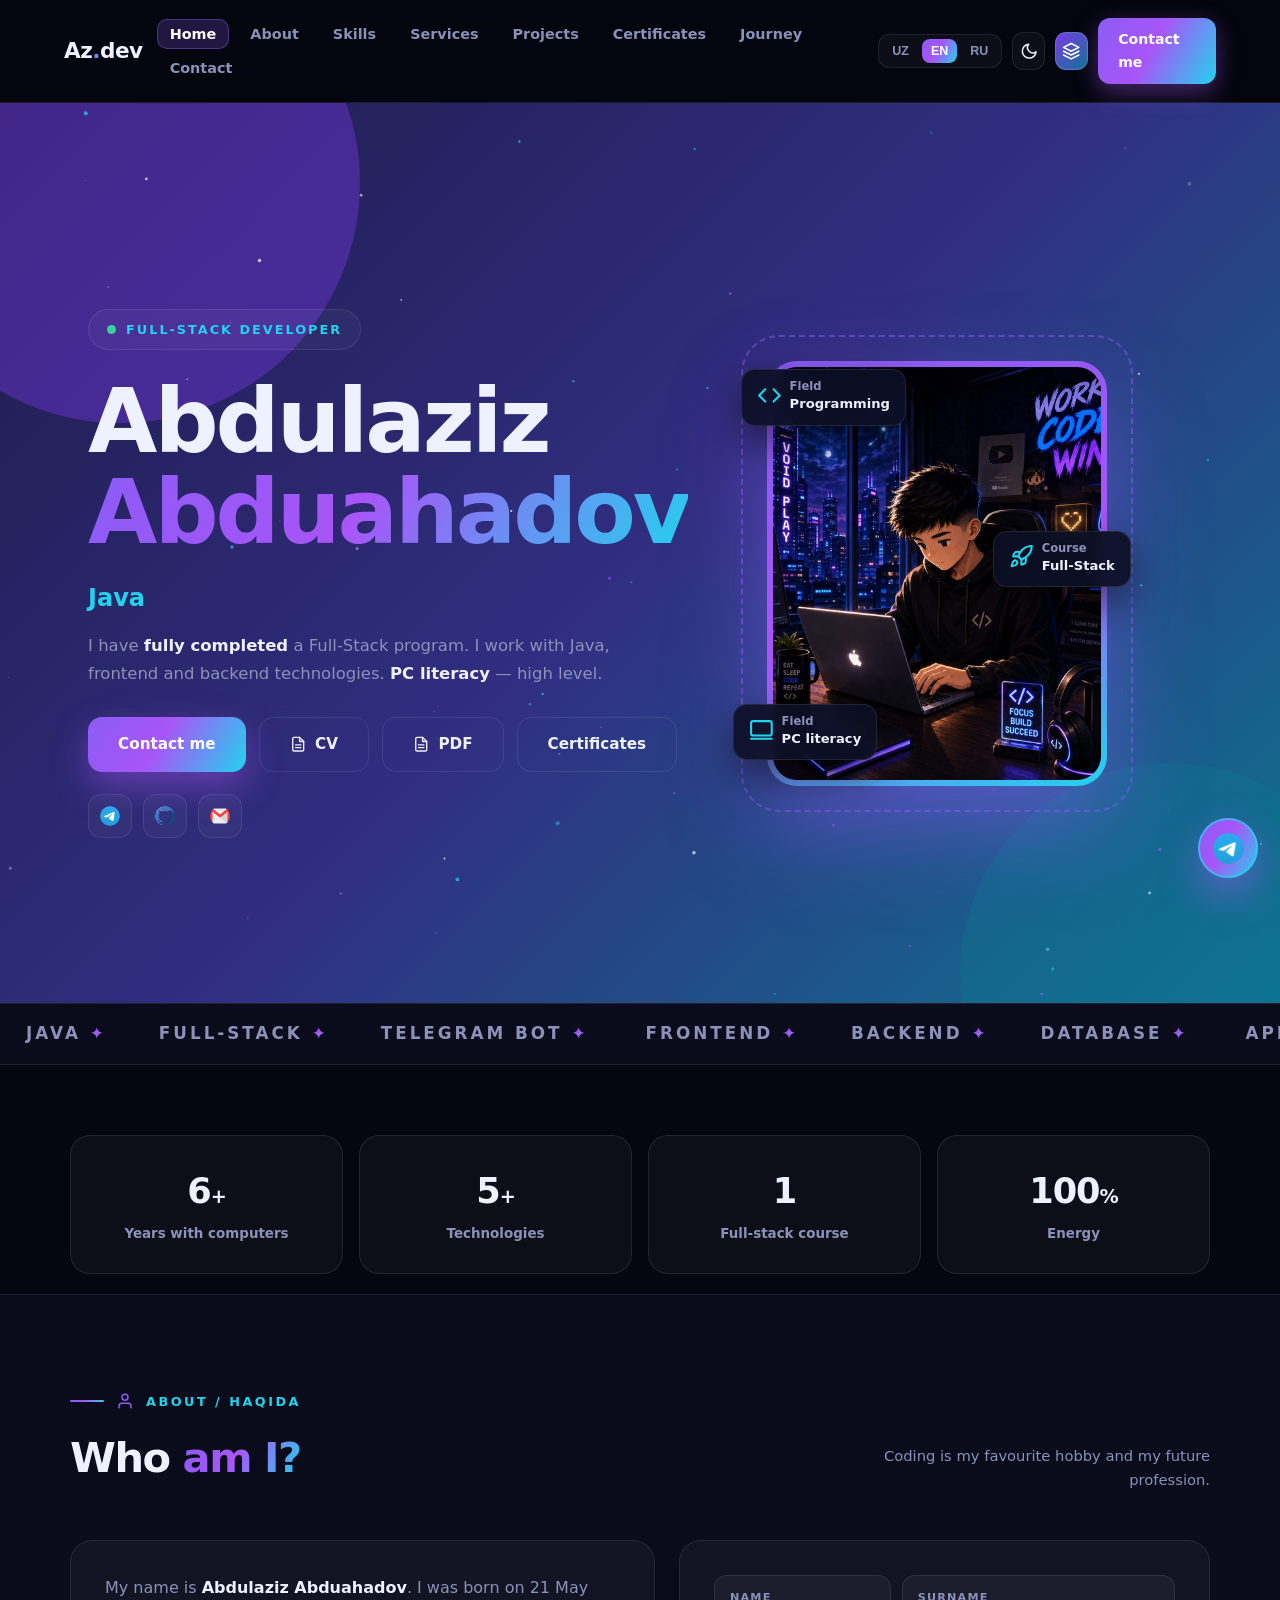
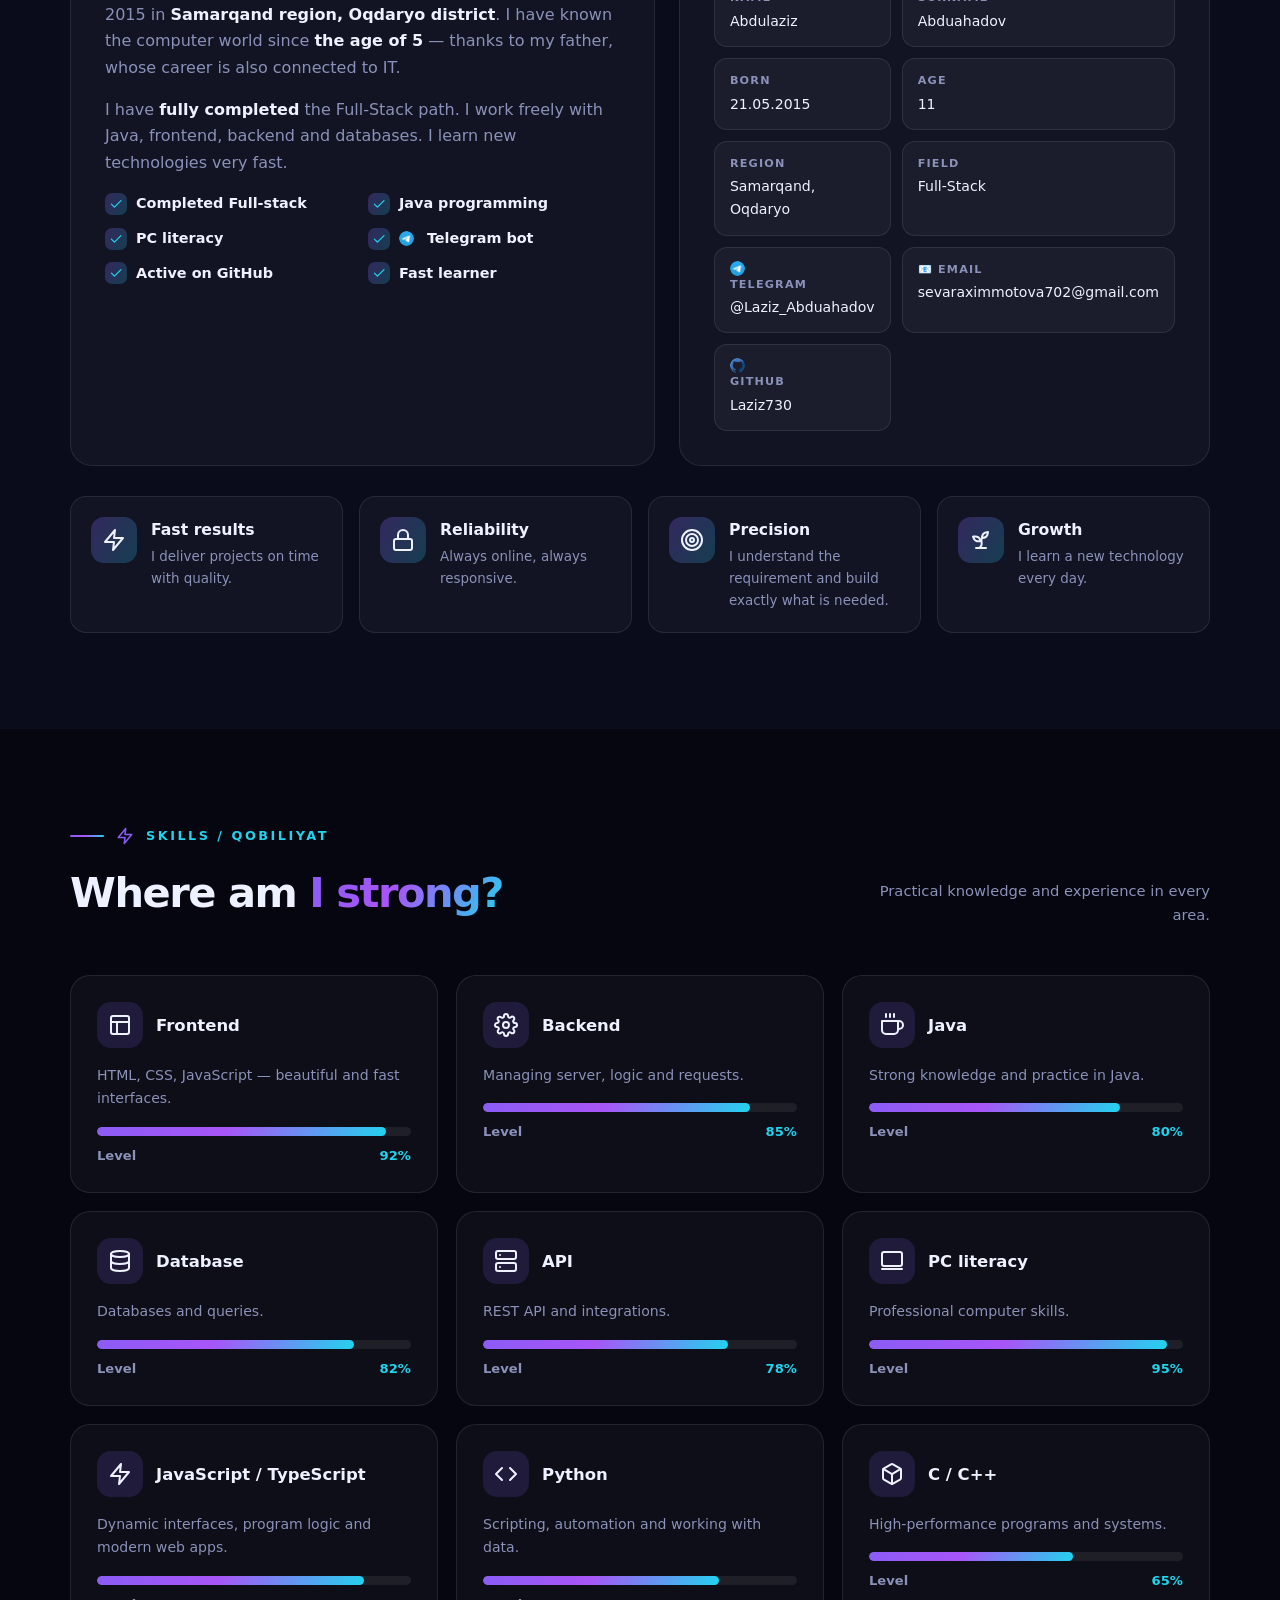
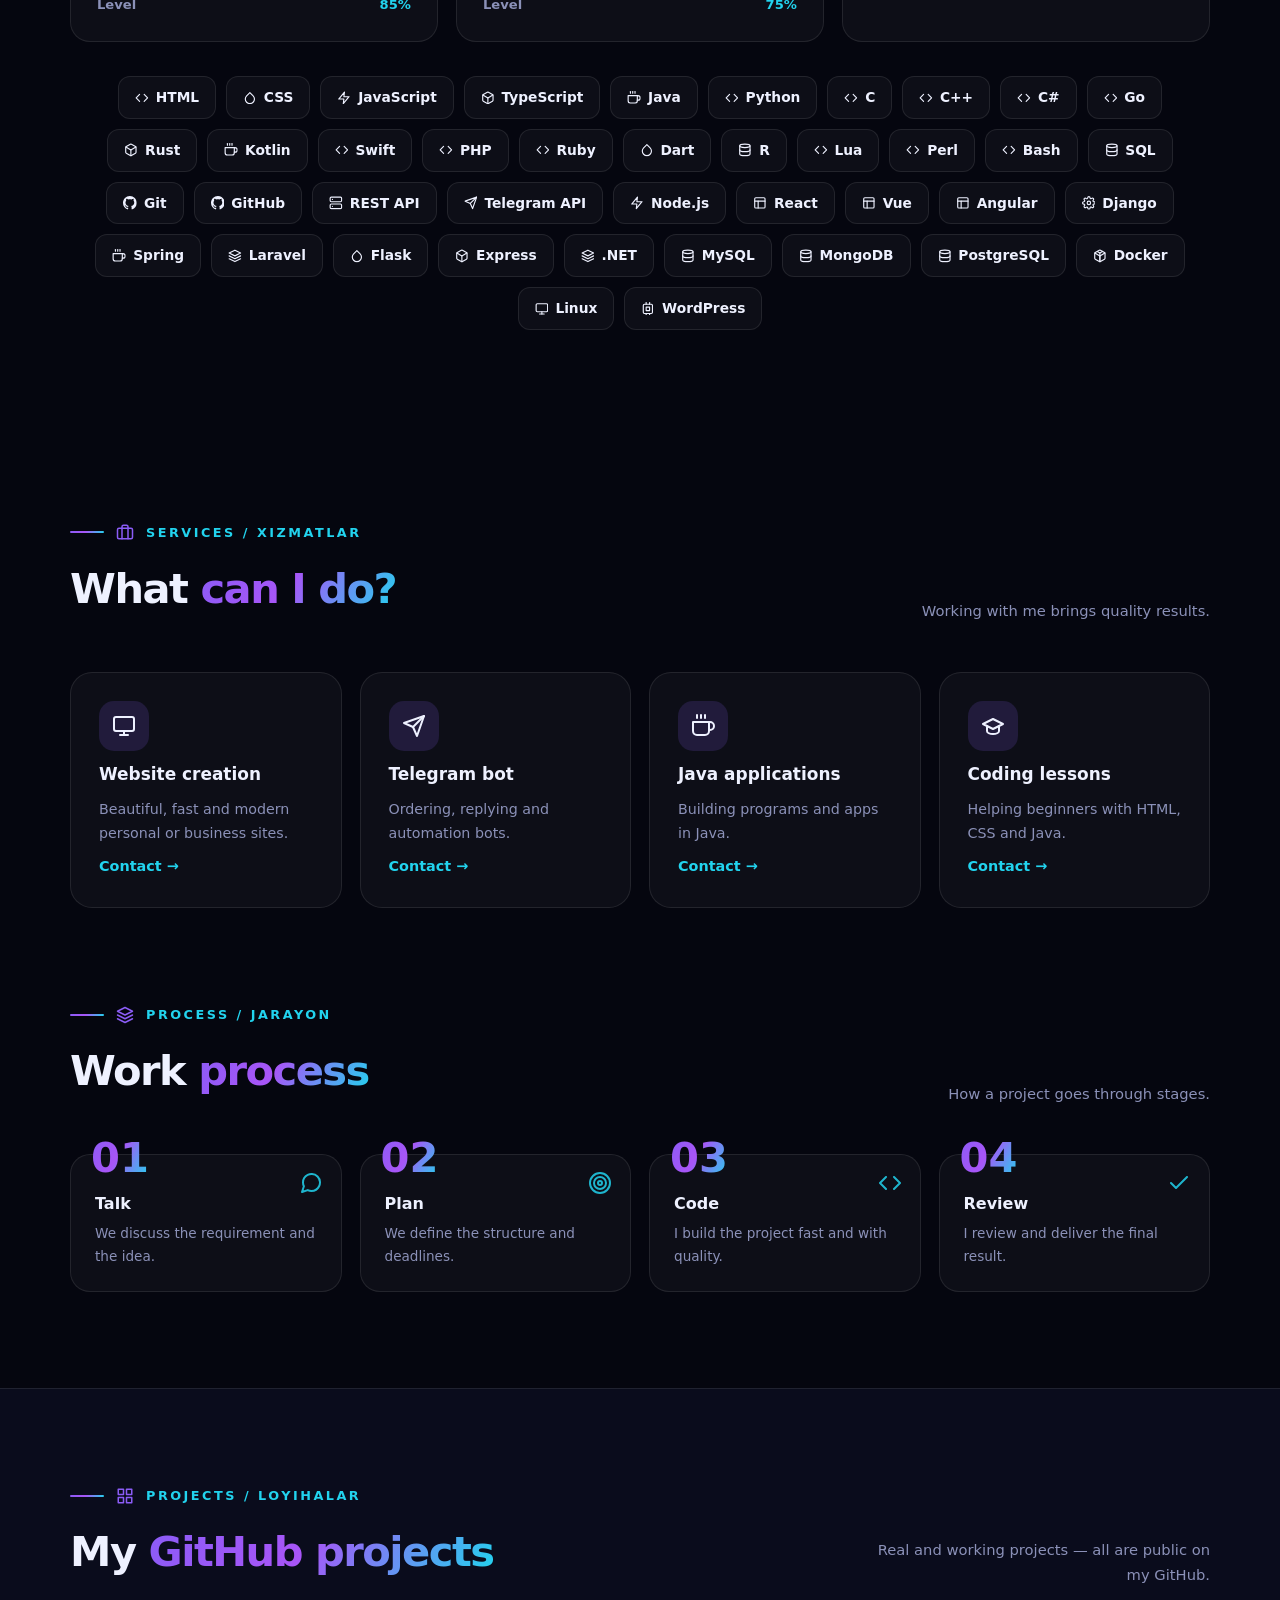
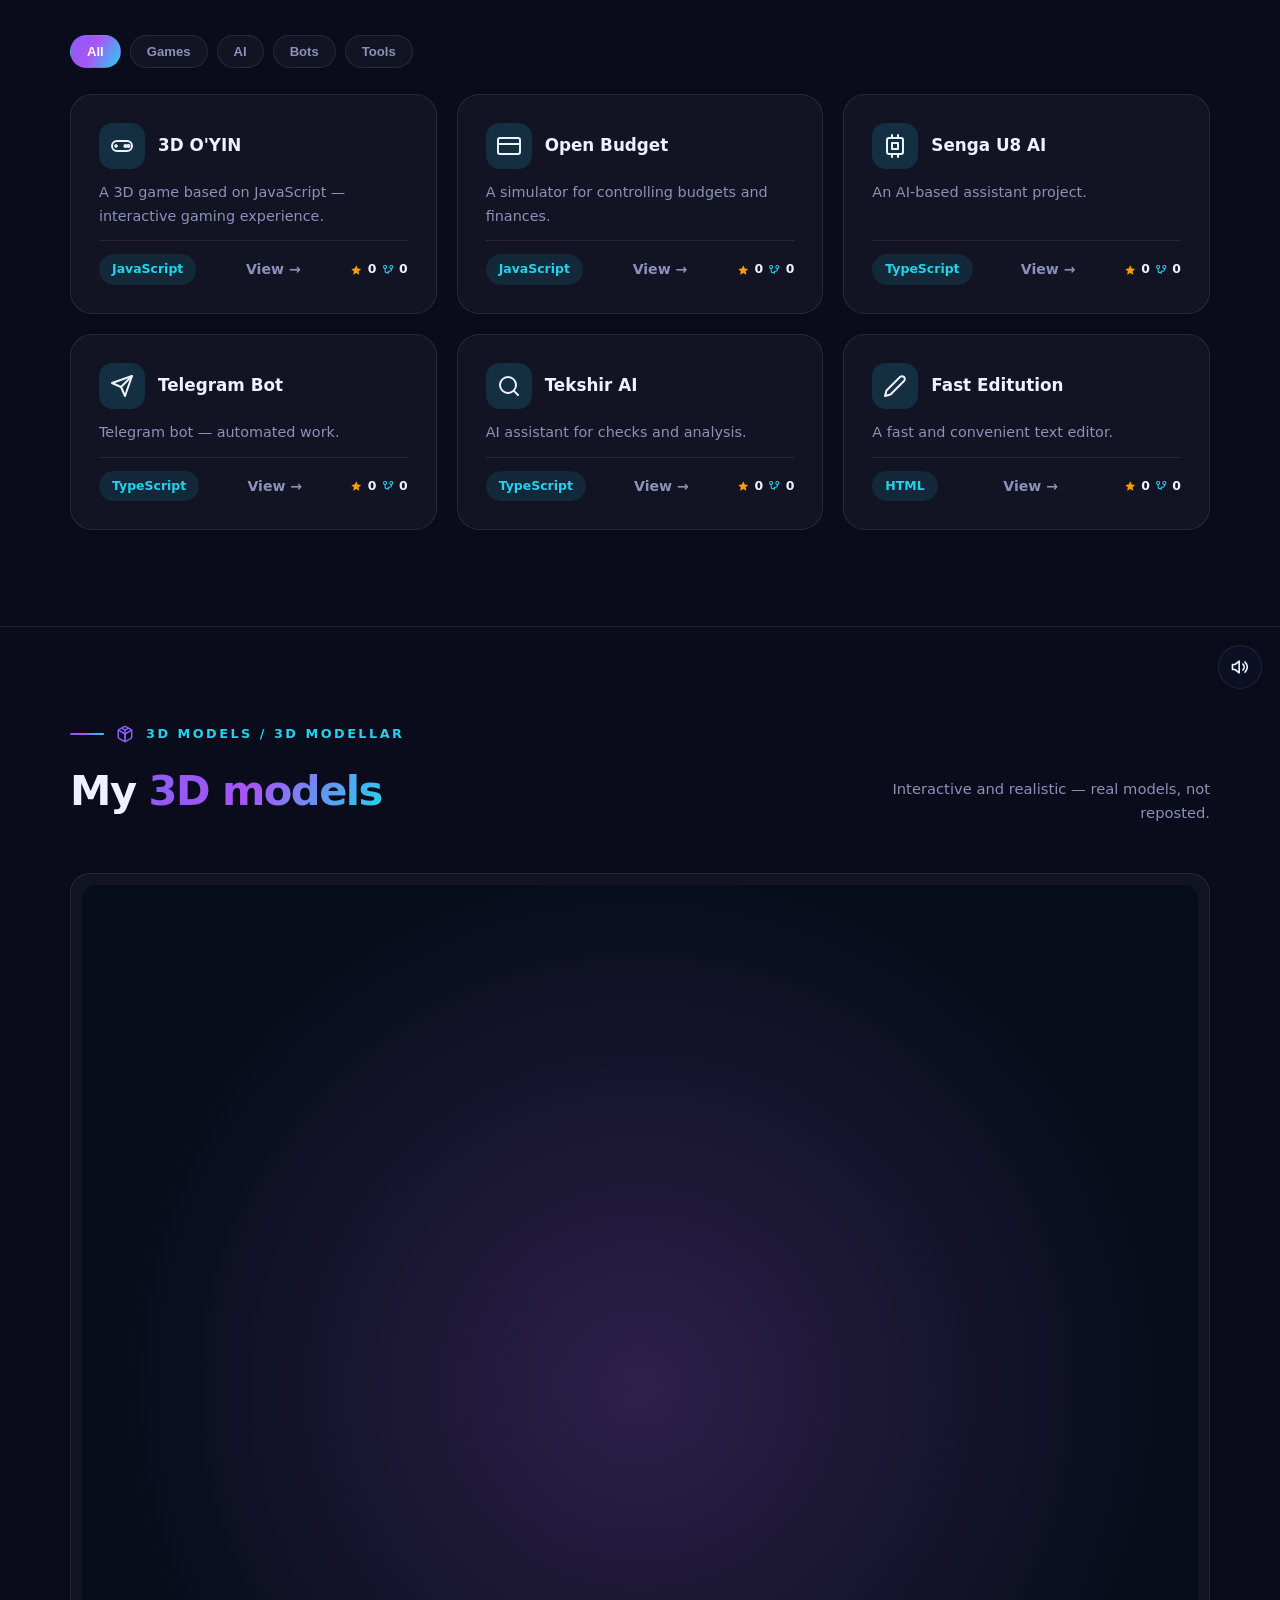
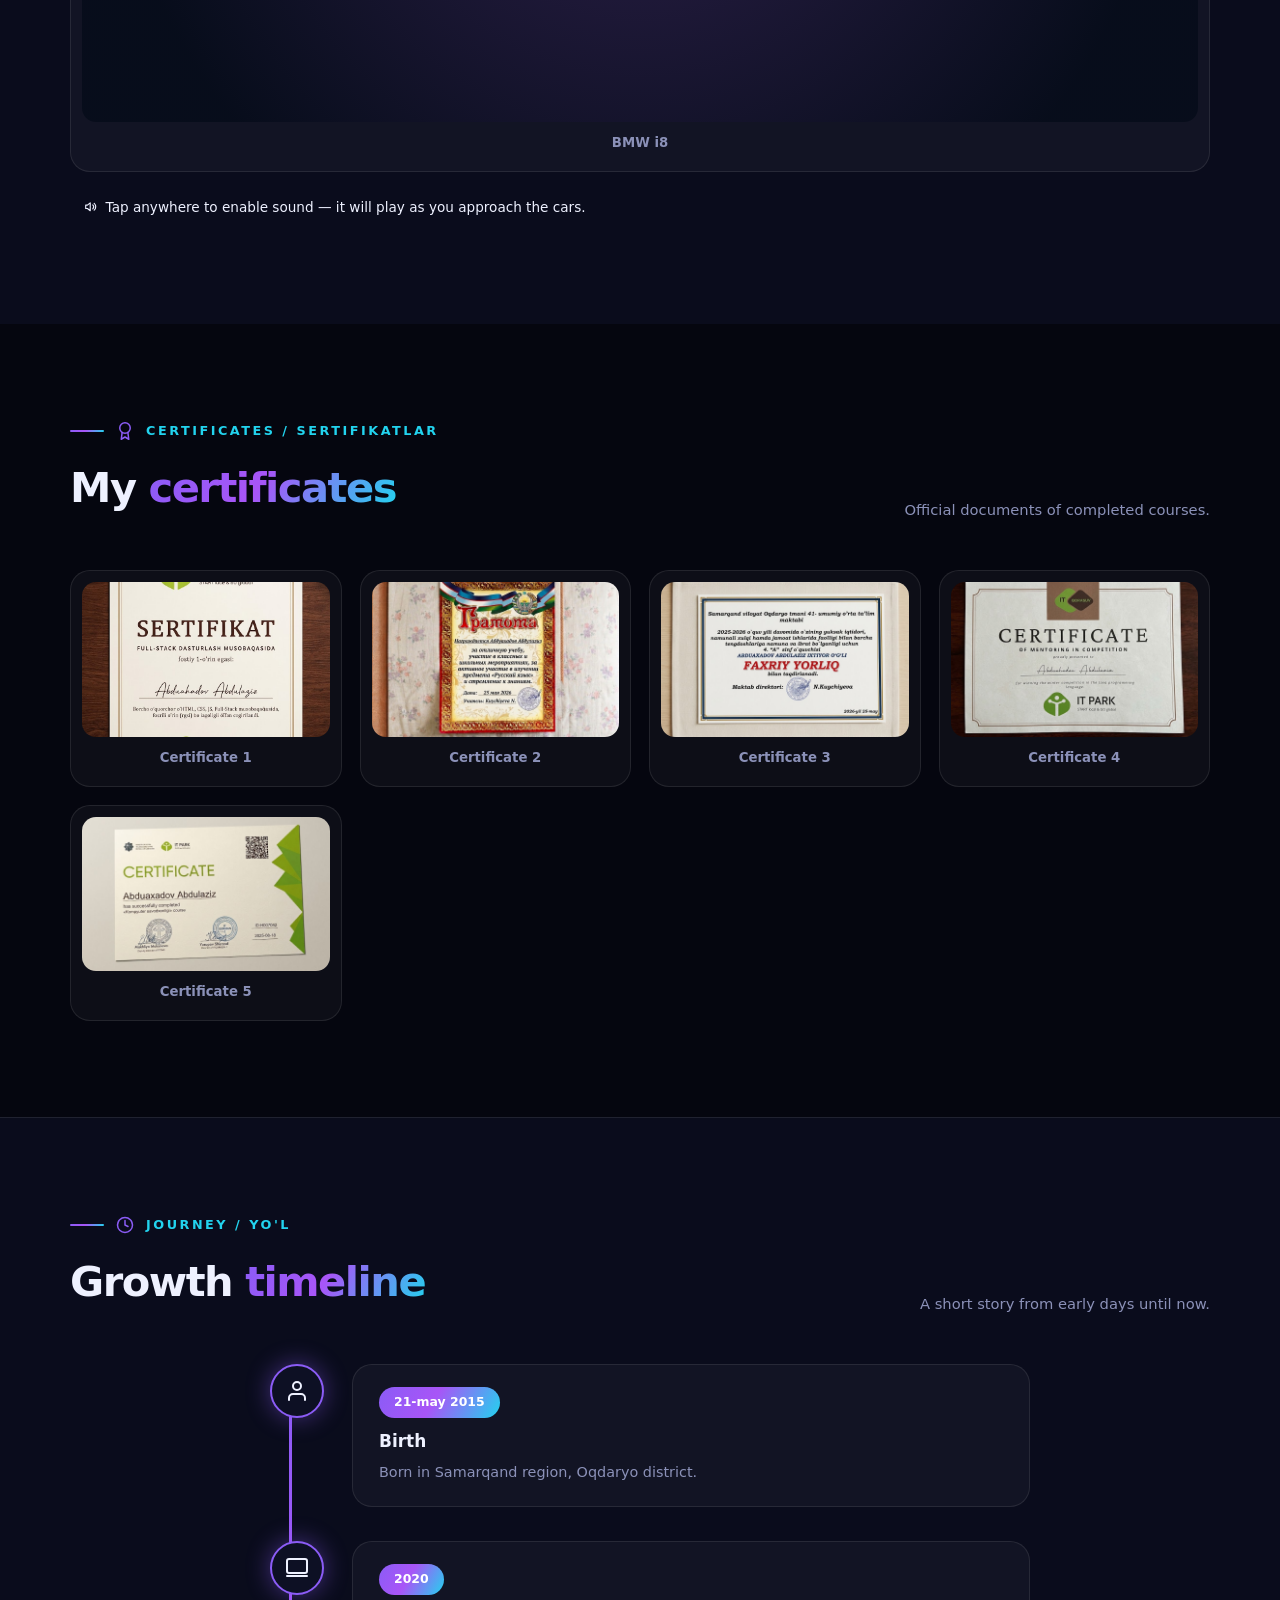
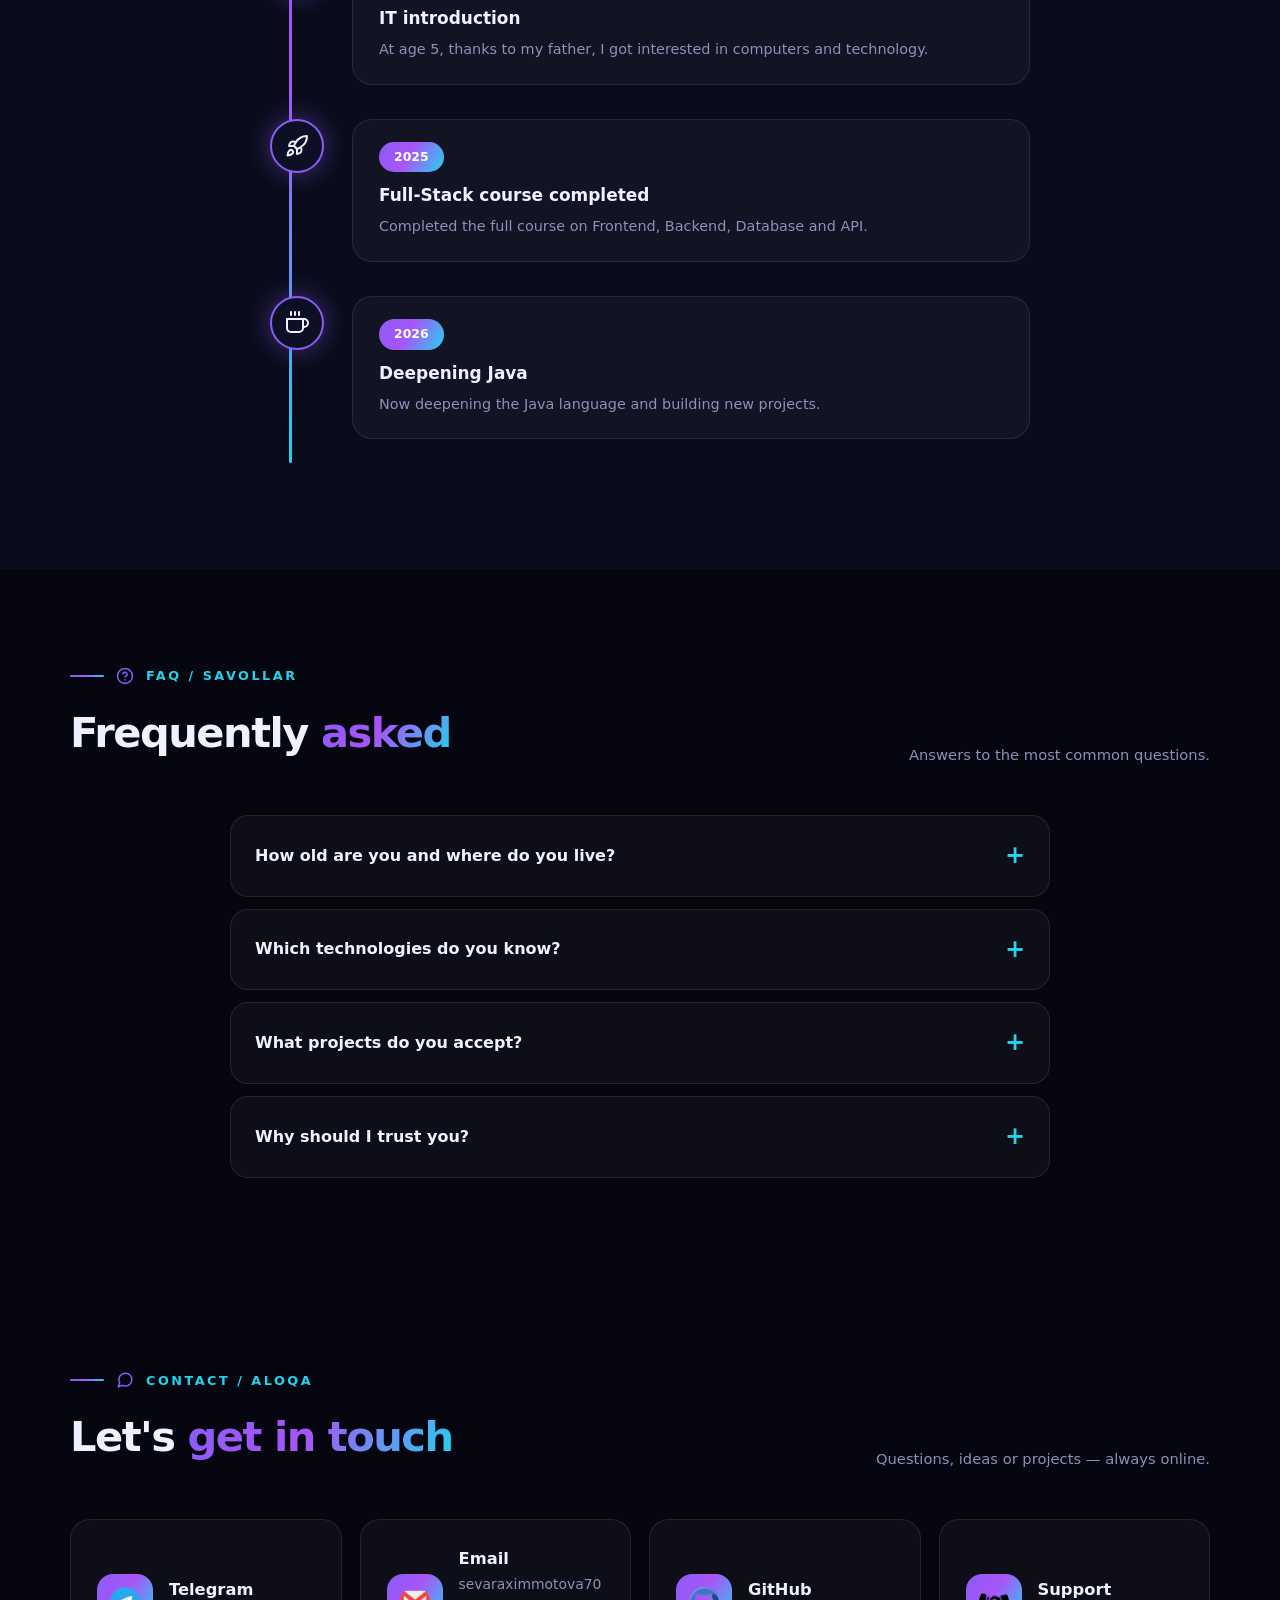
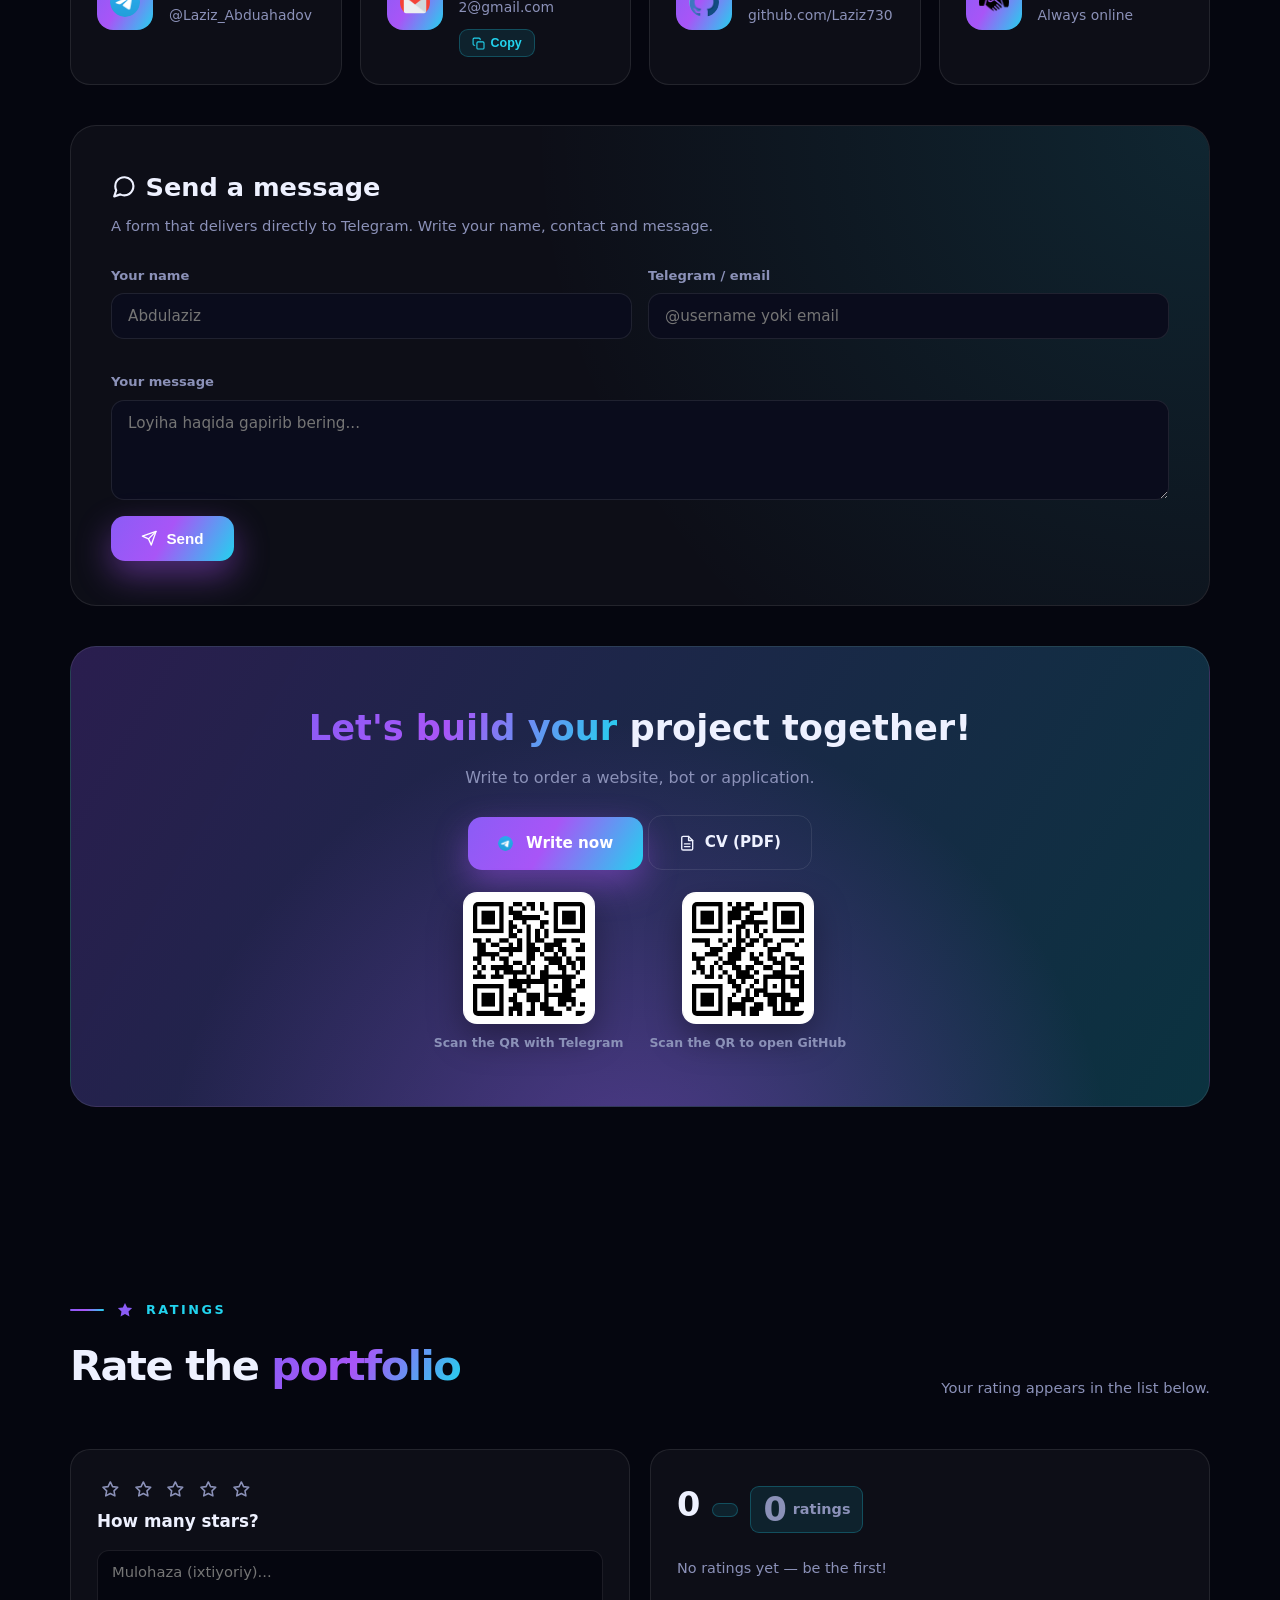
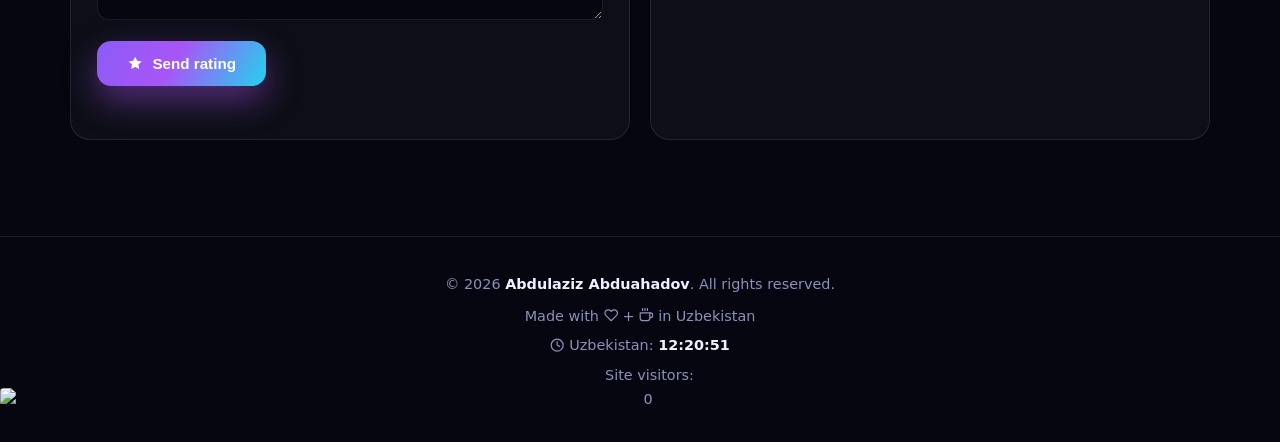
==== commit bad208ca: "Fon o'zgartirish ikonka aniqroq qatlamlar (i-layers) belgisiga almashtirildi" ====
--- a/index.html
+++ b/index.html
@@ -629,7 +629,7 @@
       <button type="button" data-lang="ru">RU</button>
     </div>
     <button class="theme-btn" id="themeBtn" type="button" aria-label="Tema"><svg class="ic" aria-hidden="true"><use href="#i-moon"/></svg></button>
-    <button class="bg-btn" id="bgBtn" type="button" aria-label="Fon o'zgartirish"><svg class="ic" aria-hidden="true"><use href="#i-droplet"/></svg></button>
+    <button class="bg-btn" id="bgBtn" type="button" aria-label="Fon o'zgartirish"><svg class="ic" aria-hidden="true"><use href="#i-layers"/></svg></button>
     <a href="#contact" class="nav-cta" data-i18n="nav.cta">Bog'lanish</a>
     <button class="burger" id="burger" aria-label="Menyu"><span></span><span></span><span></span></button>
   </div>
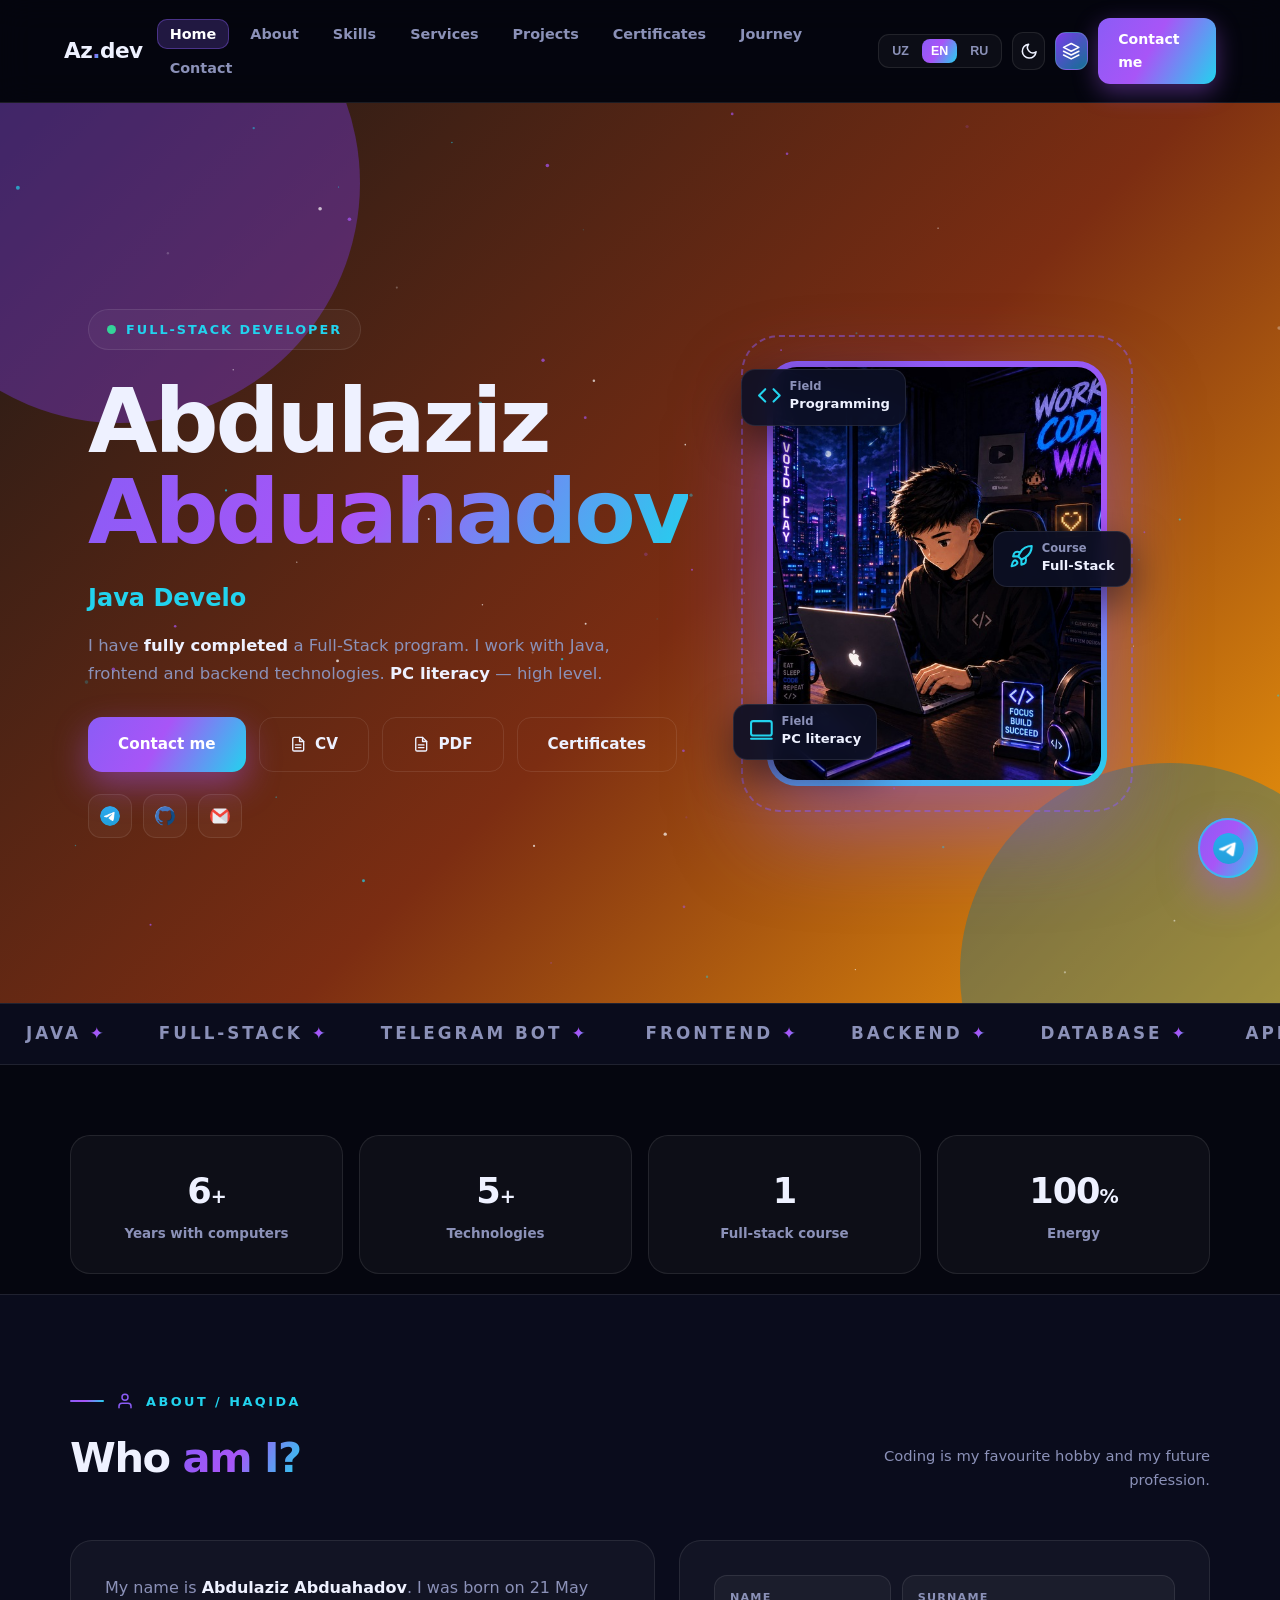
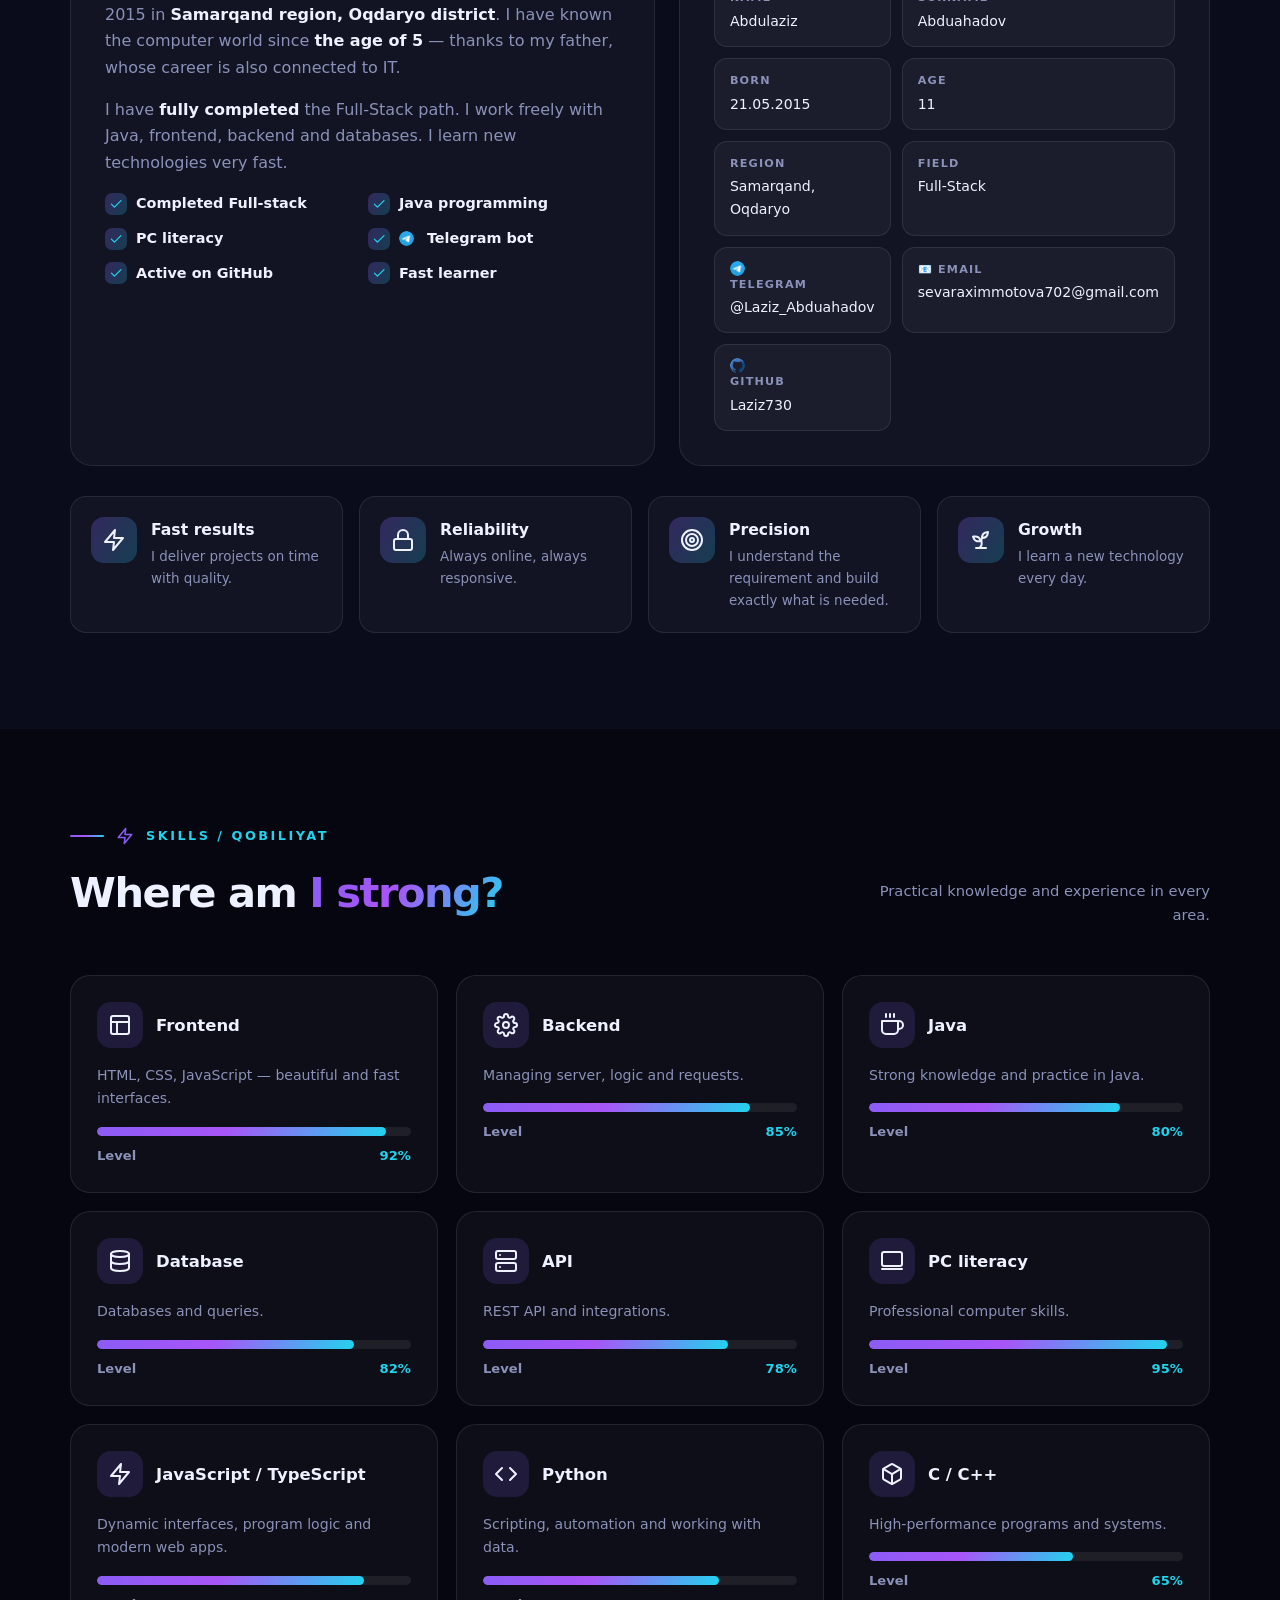
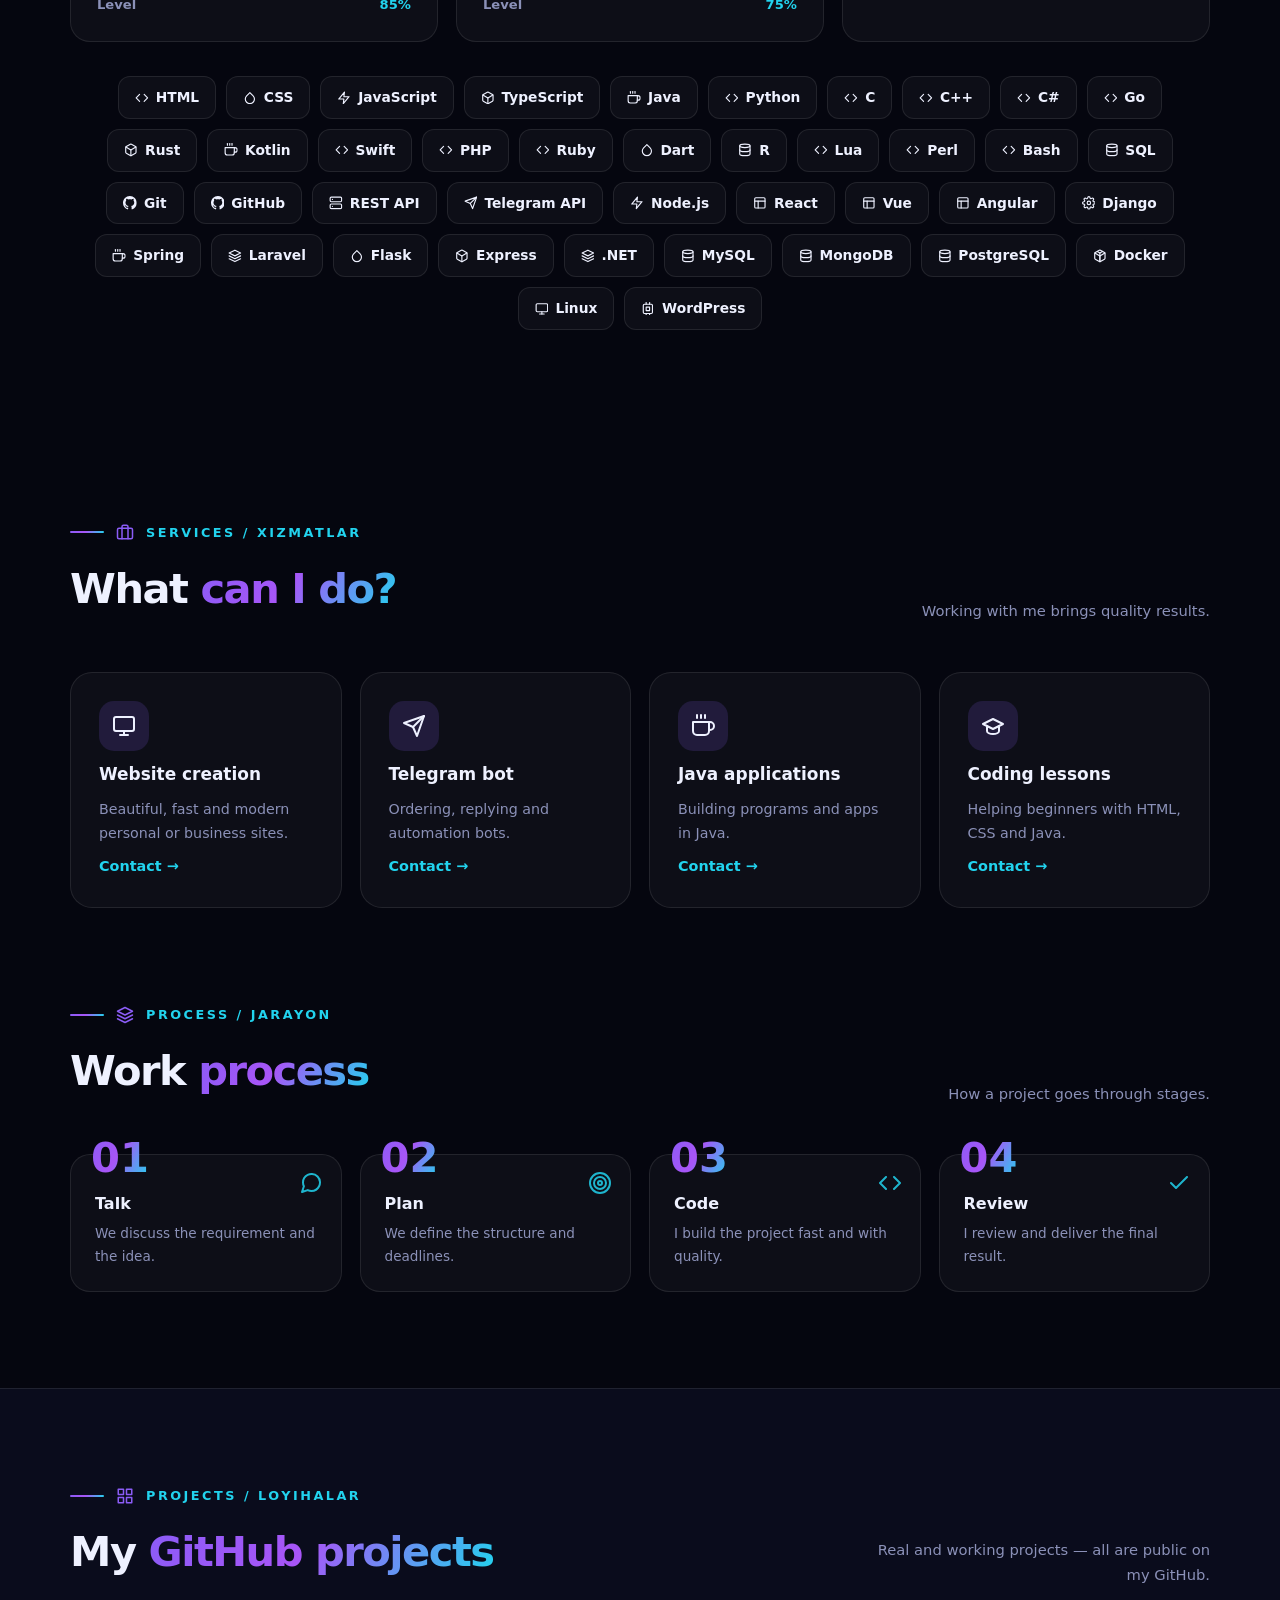
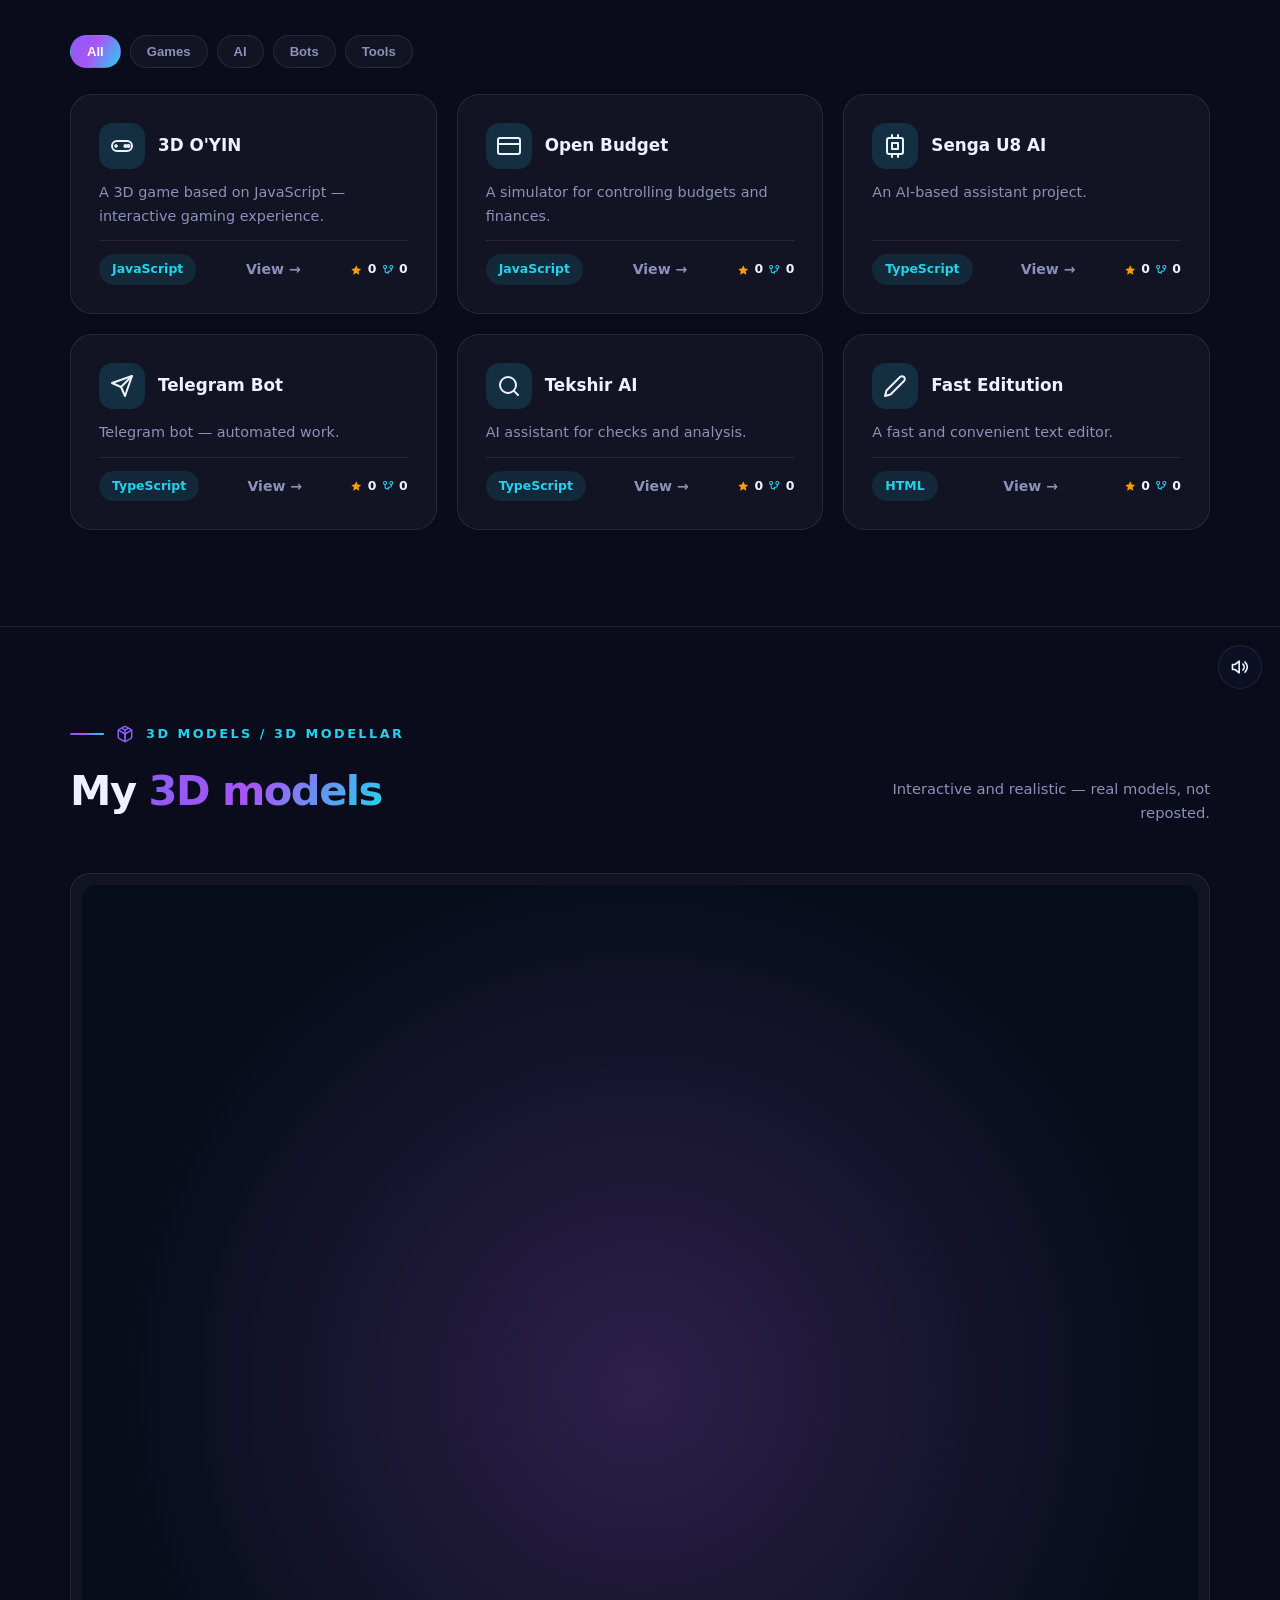
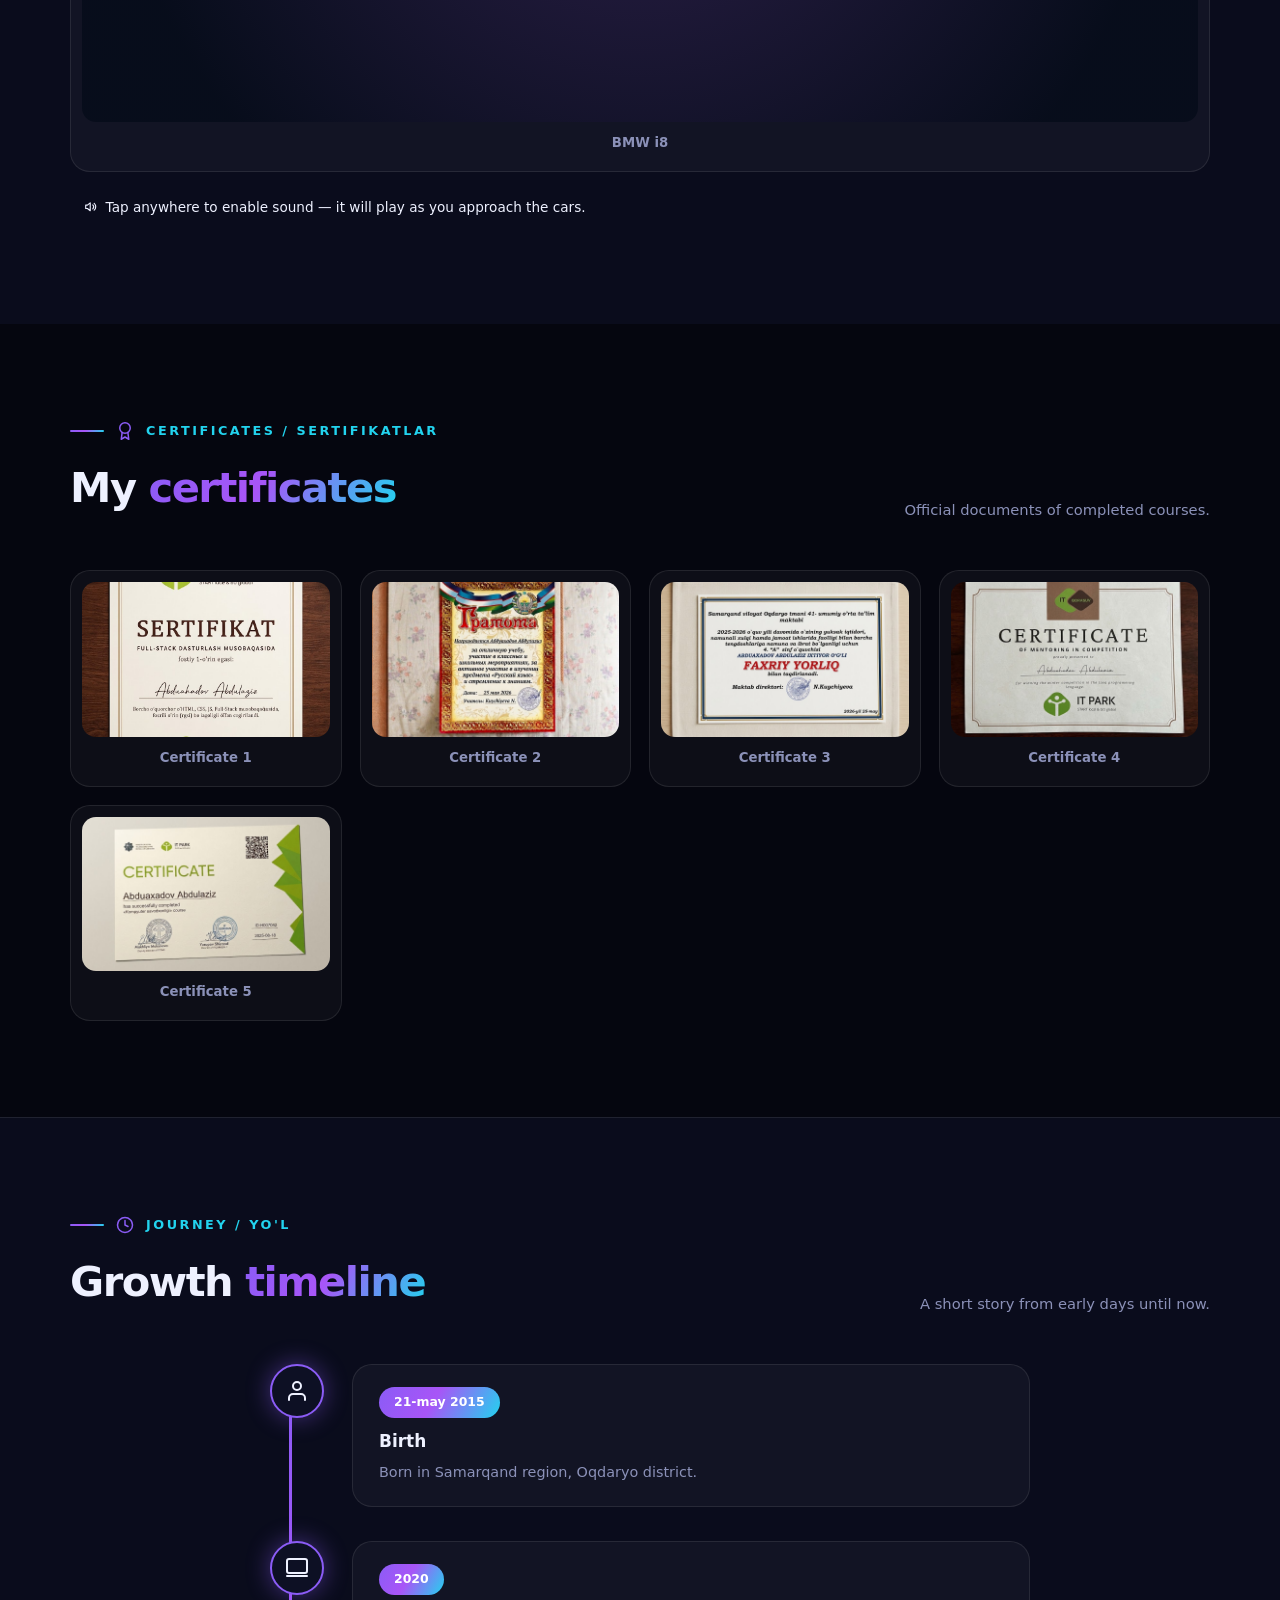
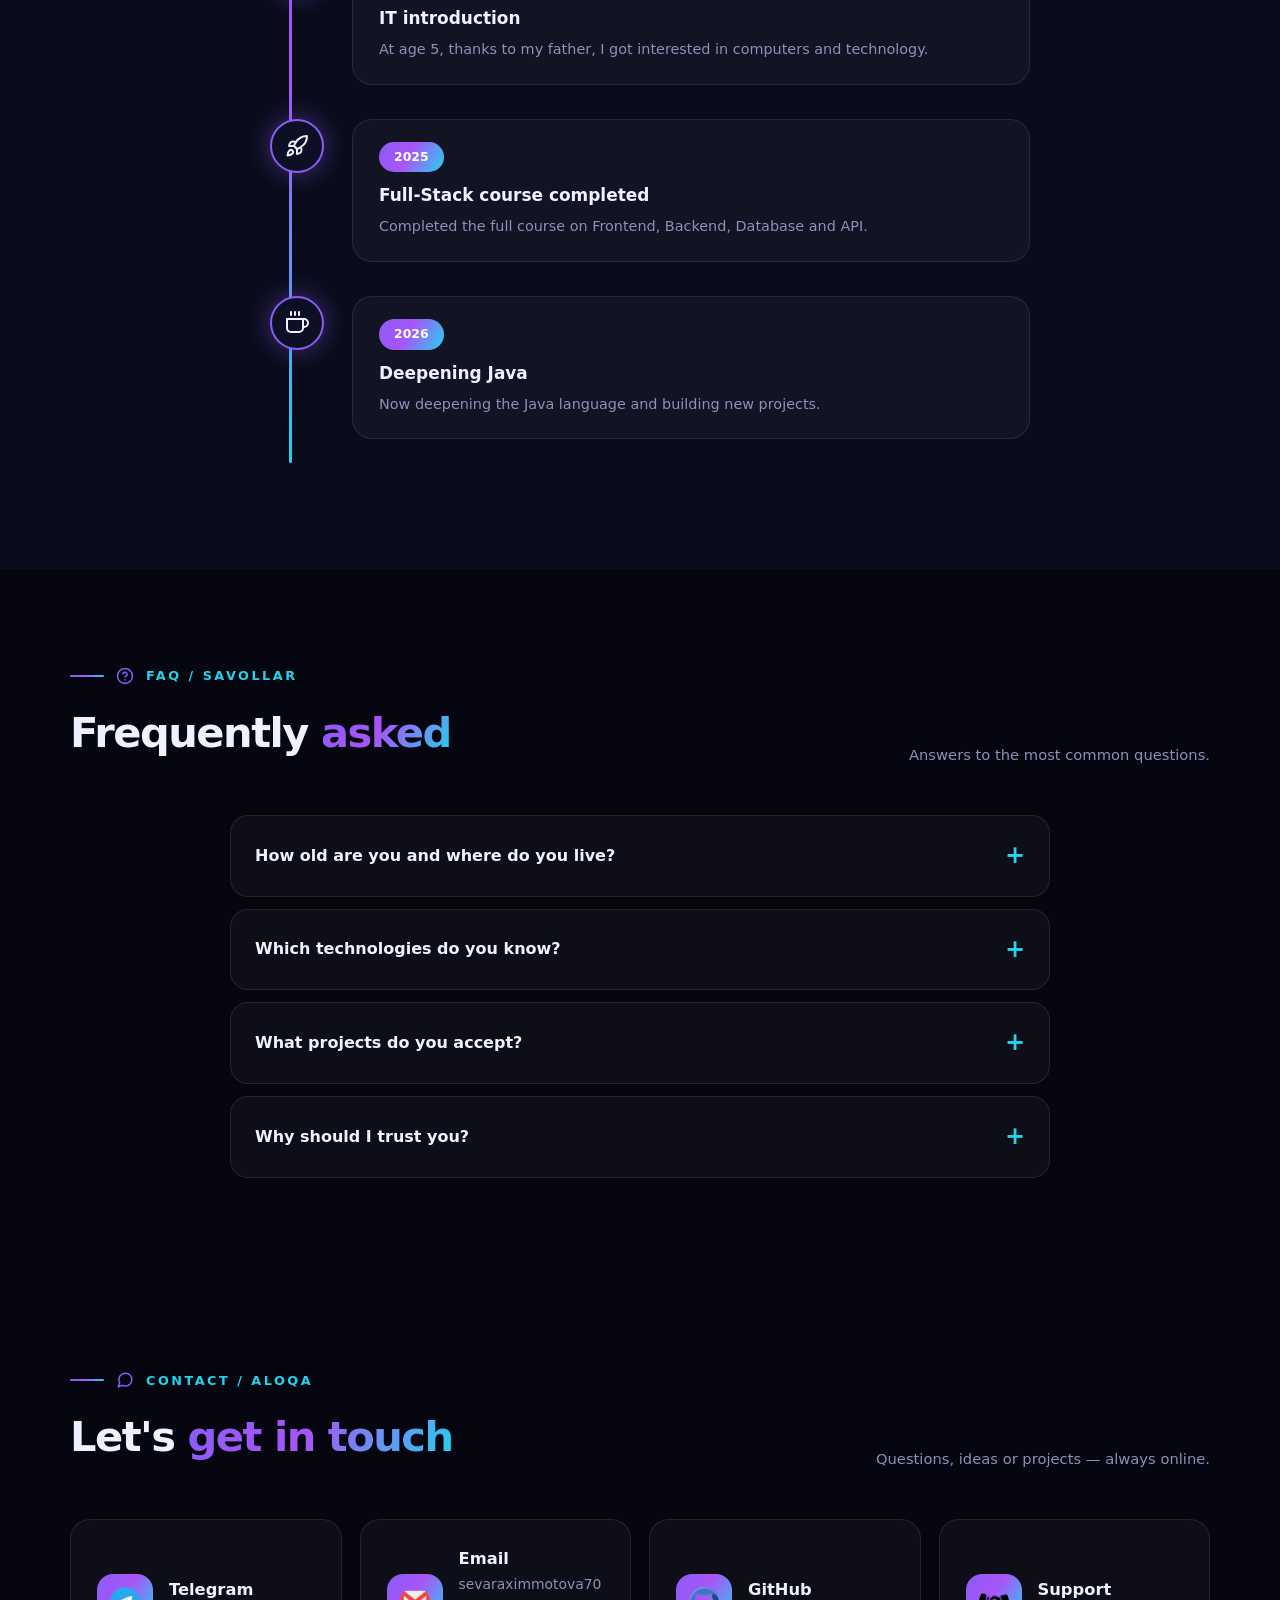
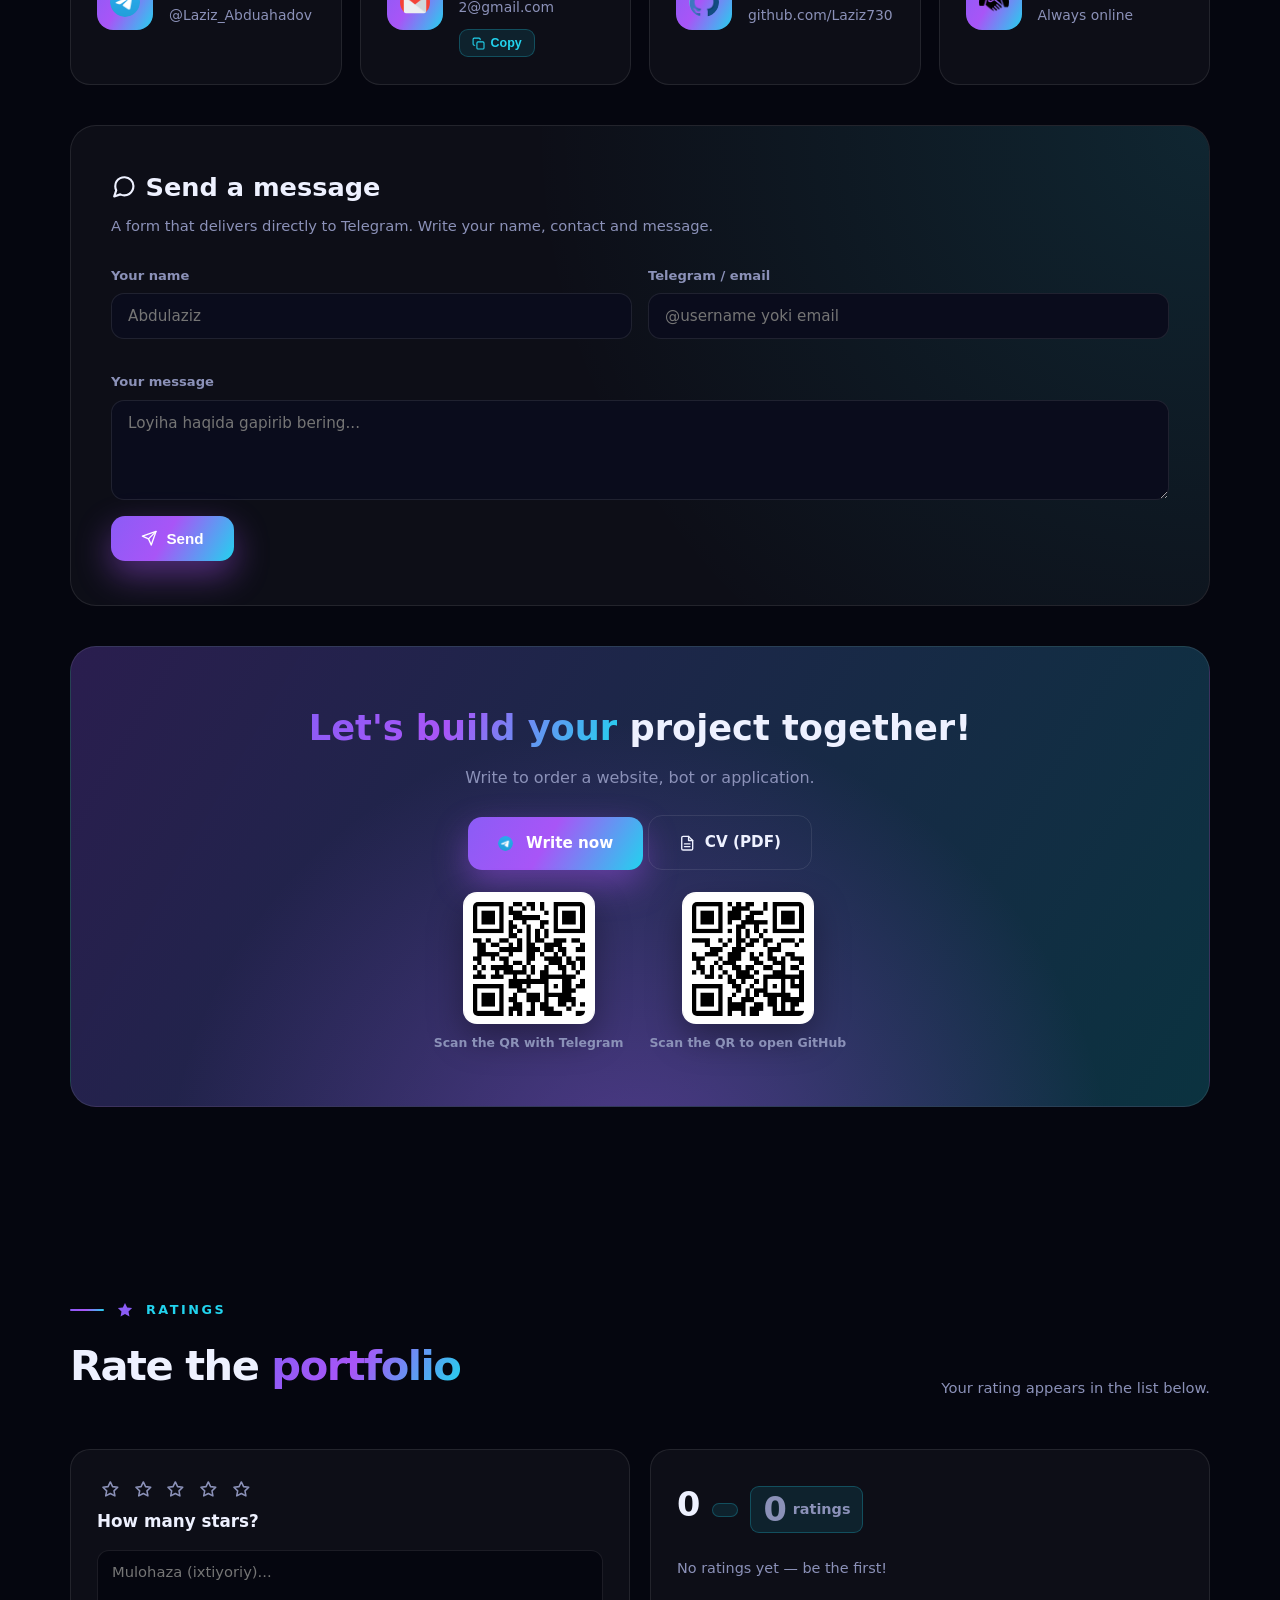
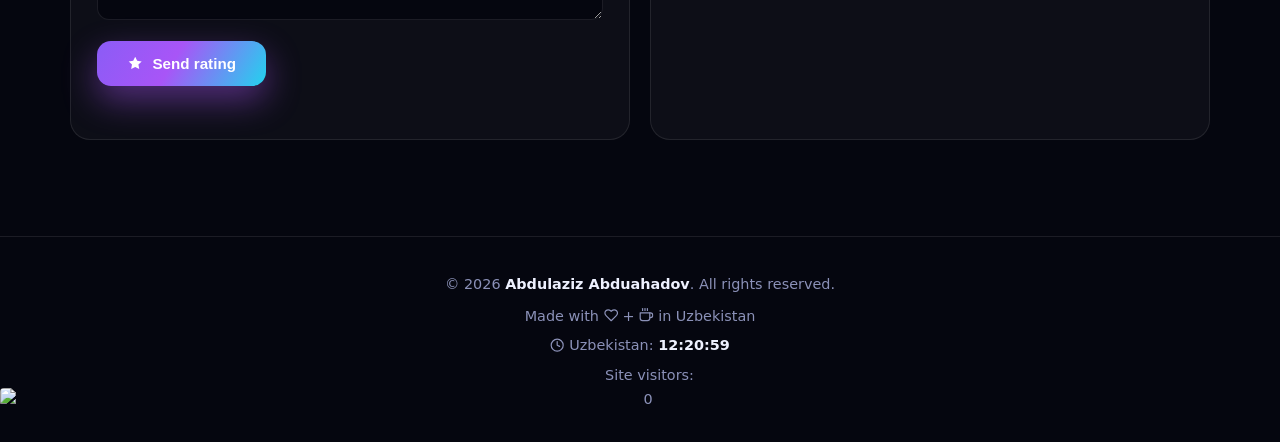
==== commit a6afff60: "Tanlangan fon endi doimiy saqlanadi — qayta ochilganda boshqa fonga o'tmaydi (faqat birinchi ochilis" ====
--- a/index.html
+++ b/index.html
@@ -48,17 +48,16 @@
 
 <script>
 (function(){try{var t=localStorage.getItem("th");if(t)document.documentElement.setAttribute("data-theme",t);var l=localStorage.getItem("lang")||"uz";document.documentElement.setAttribute("lang",l||"uz");}catch(e){}})();
-/* YUKLANGANDA TASODIFIY HERO FON (0-12) — 0 = rasm, 1-12 = gradientlar. DOM tayyor bo'lgach qo'llanadi */
+/* YUKLANGANDA HERO FON — birinchi ochilishda tasodifiy (0-12), keyin saqlangan foan SAQLANIB QOLADI (o'z-o'zidan o'tmaydi) */
 (function(){
   function applyBg(){
     try{
-      var prev = 0;
-      try { prev = parseInt(localStorage.getItem("hb"),10) || 0; } catch(e2){}
-      var bg = (Math.floor(Math.random()*13));
-      /* ochilganda rasm fon qulayroq: 0 (rasm) 30% ehtimol, qolgani gradient */
-      bg = Math.random() < 0.3 ? 0 : (Math.floor(Math.random()*12)+1);
-      if (bg === prev) bg = (bg >= 12) ? 0 : bg + 1; /* oldingisidan farq qilsin */
       var hero = document.getElementById("home");
+      /* Eski saqlangan fon bo'lsa — SHUNDAN FOYDALANAMIZ, o'zgartirmaymiz */
+      var saved = parseInt(localStorage.getItem("hb"),10);
+      if (!isNaN(saved)) { if (hero) hero.setAttribute("data-bg", saved); return; }
+      /* Birinchi ochilish: tasodifiy tanlaymiz va doimiy saqlaymiz */
+      var bg = Math.random() < 0.35 ? 0 : (Math.floor(Math.random()*12)+1);
       if (hero) hero.setAttribute("data-bg", bg);
       try { localStorage.setItem("hb", String(bg)); } catch(e3){}
     }catch(e){}
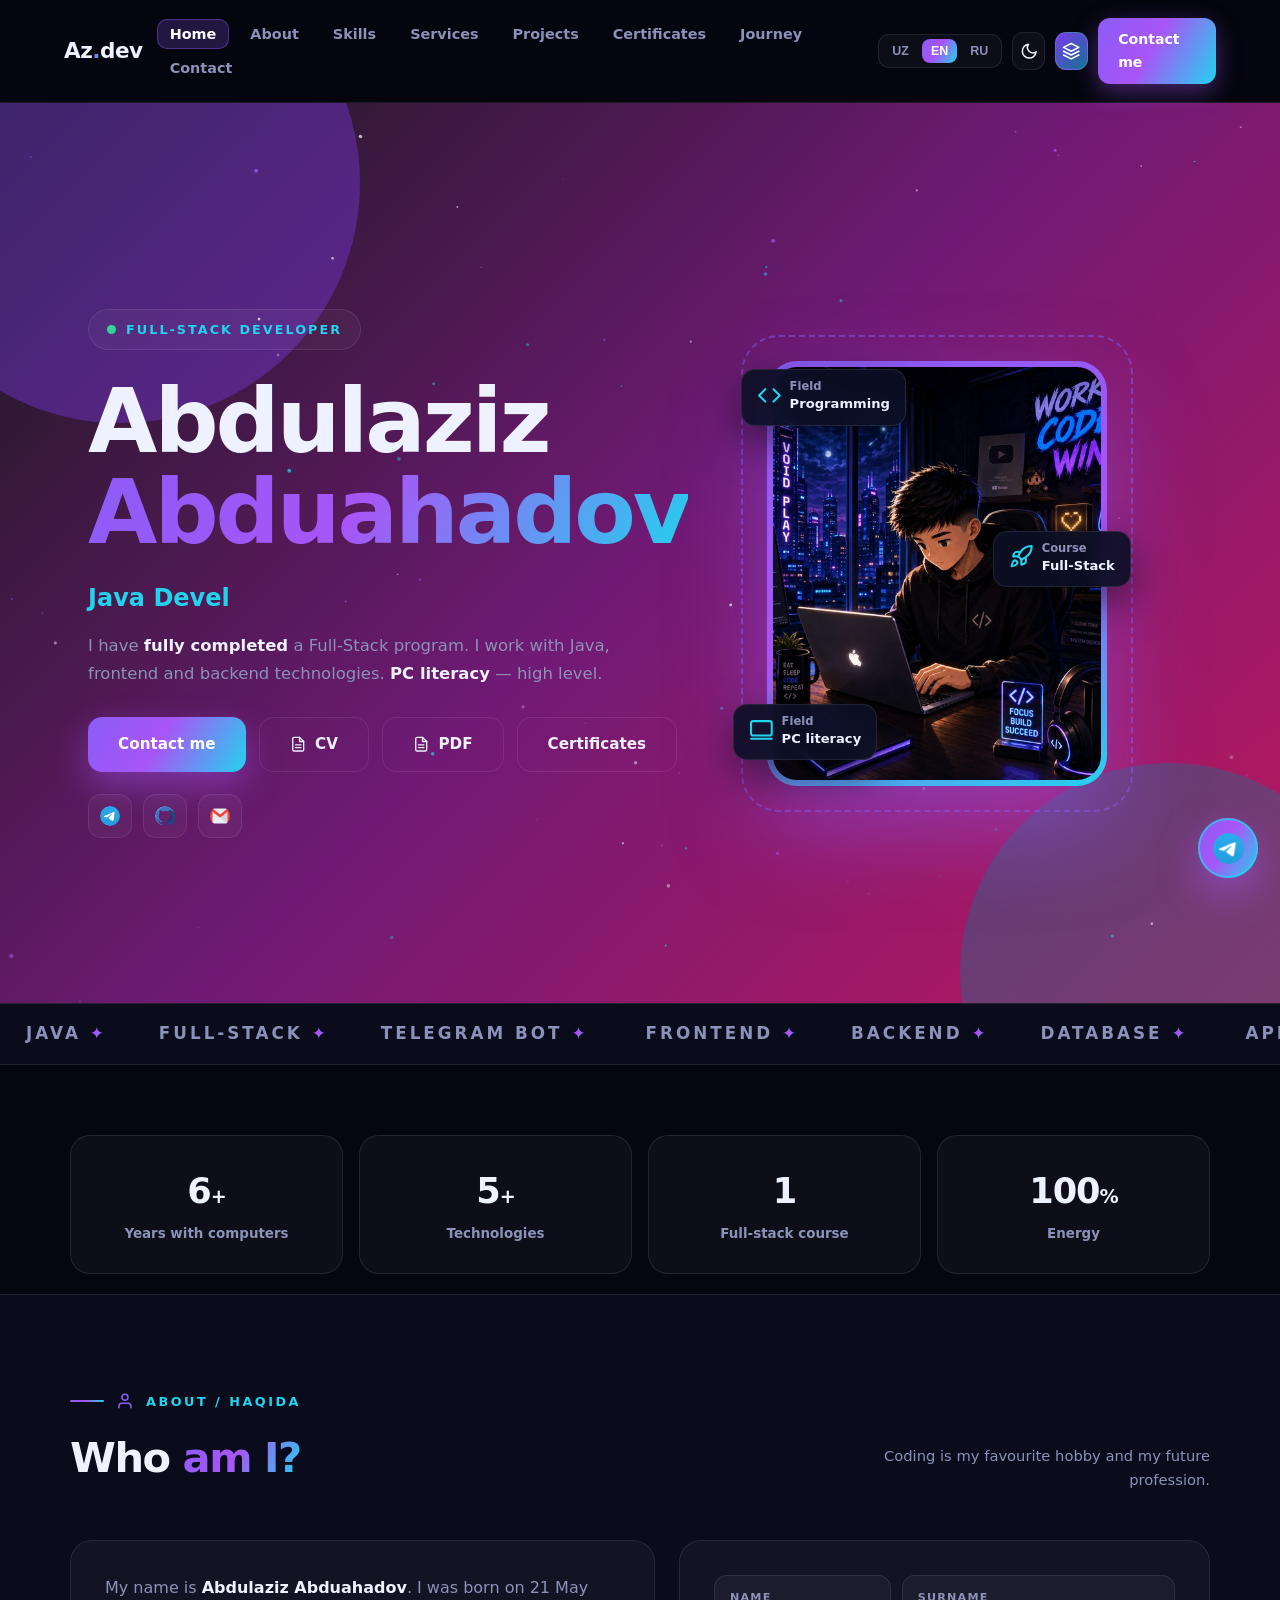
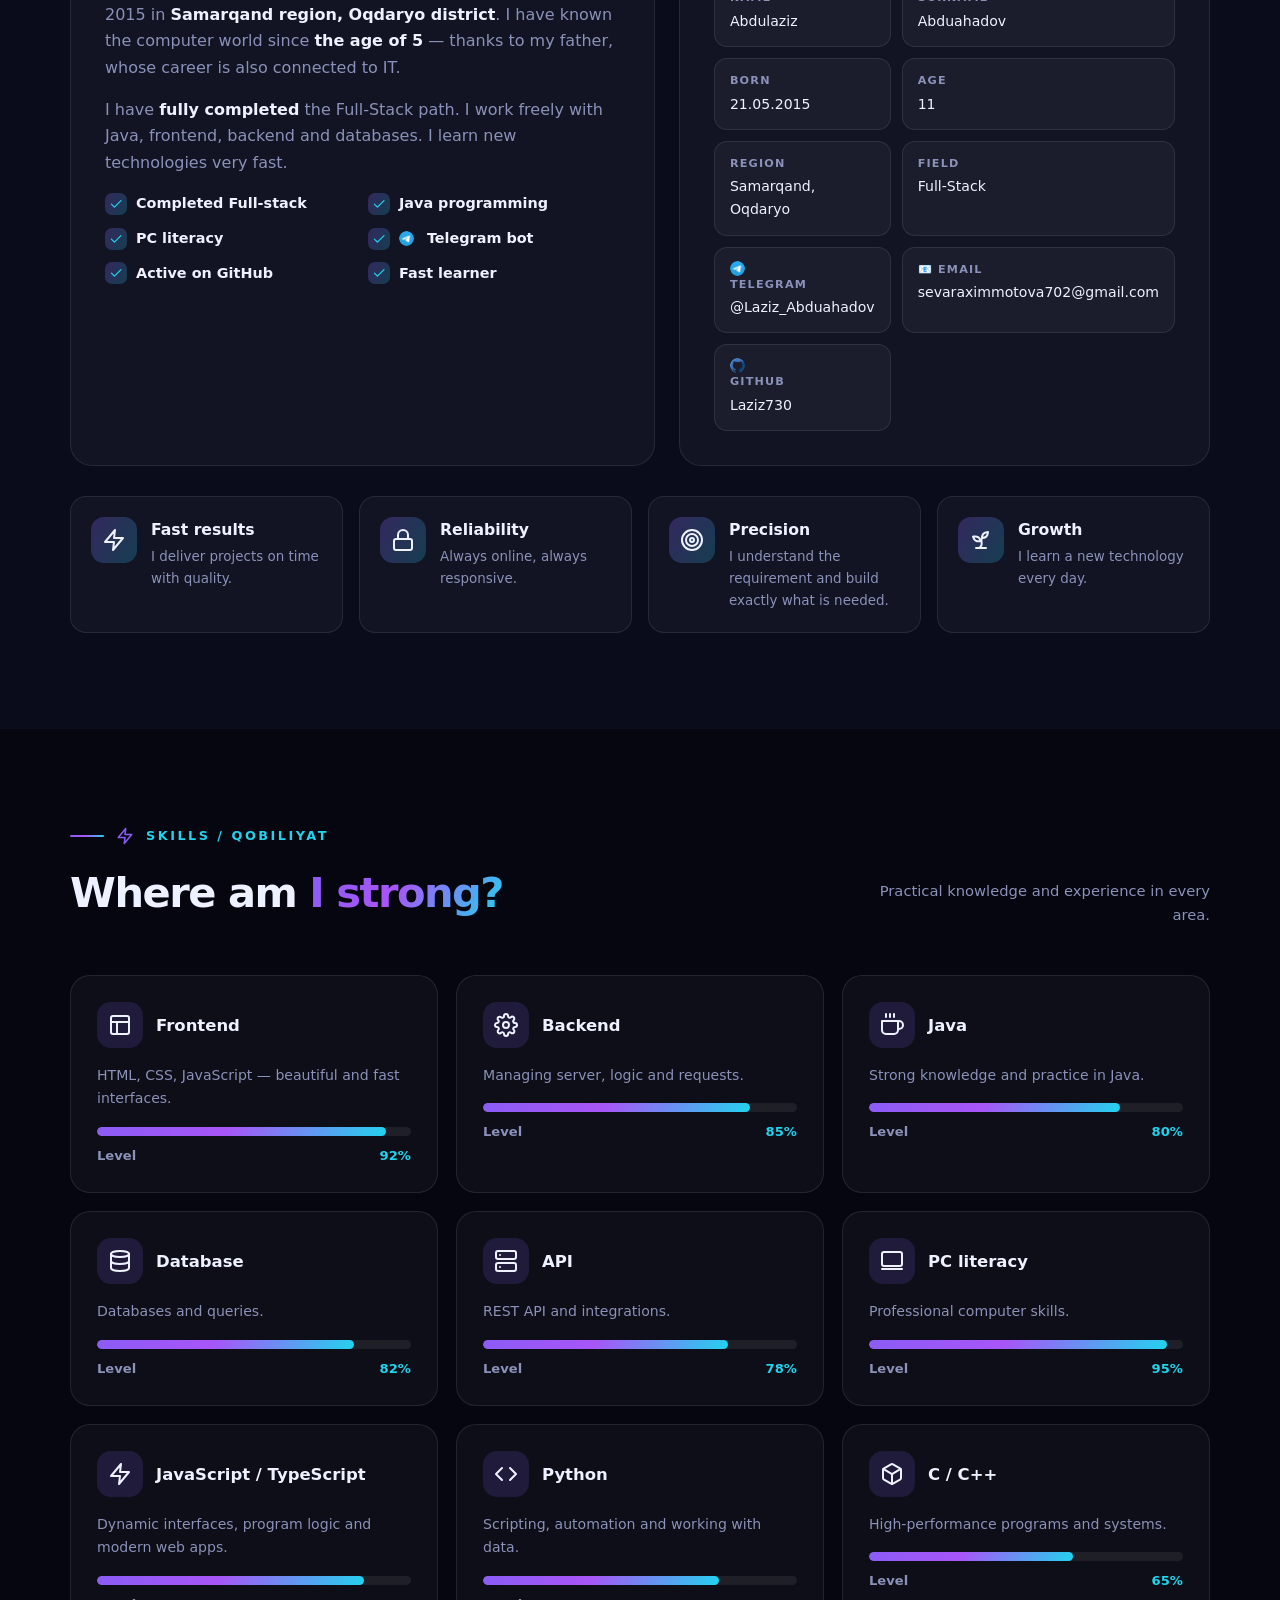
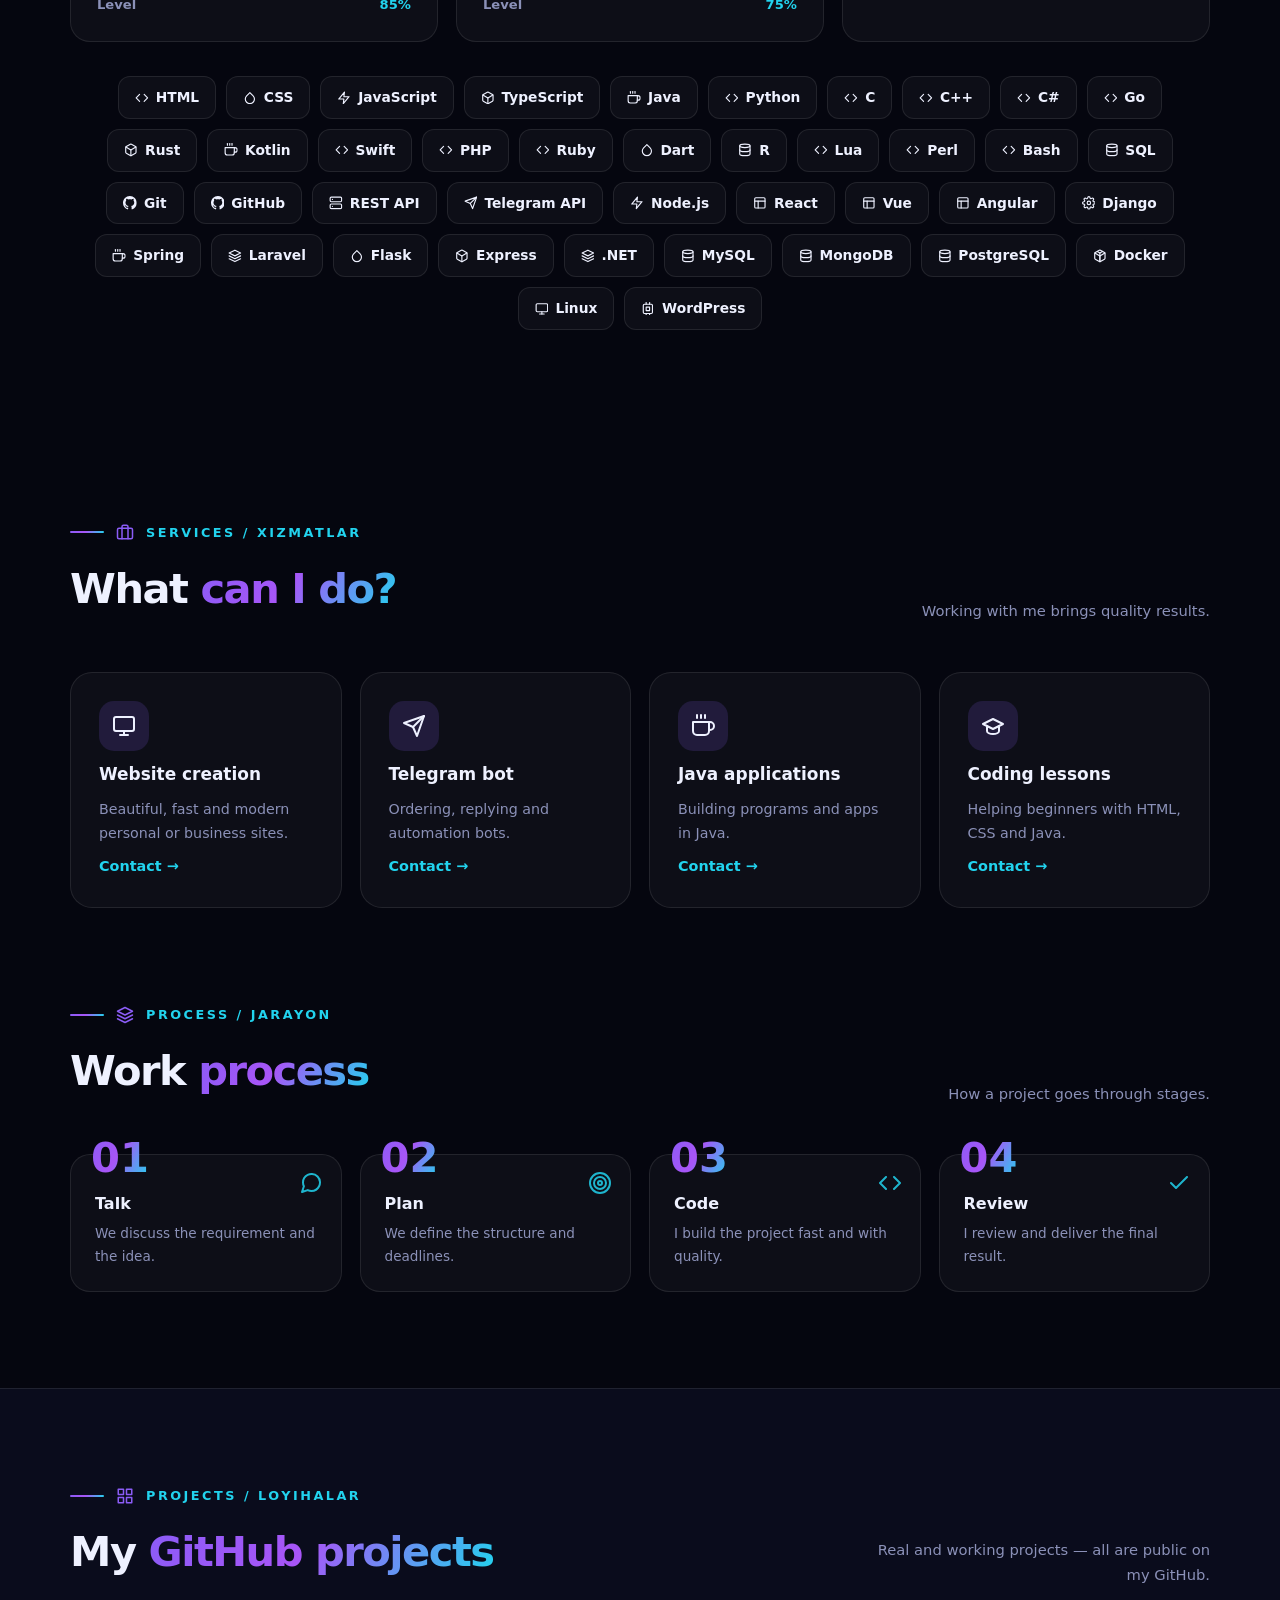
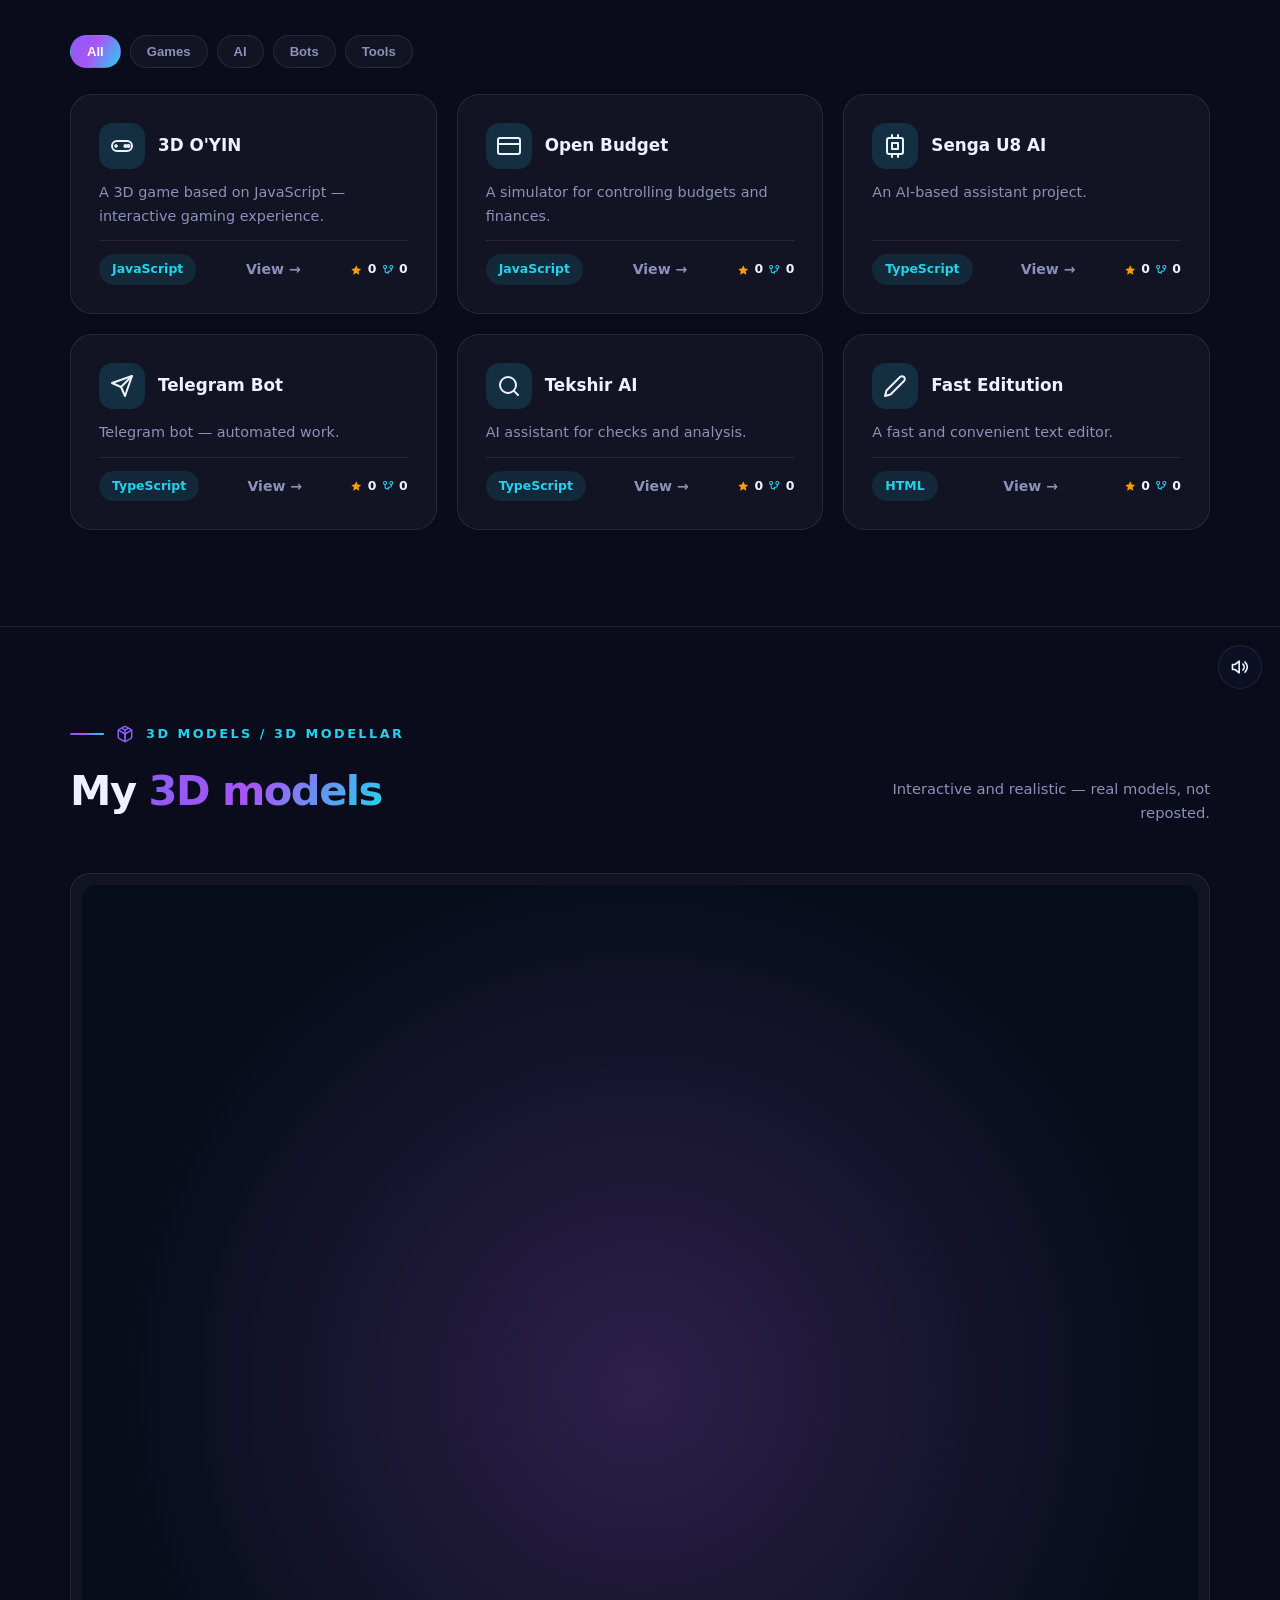
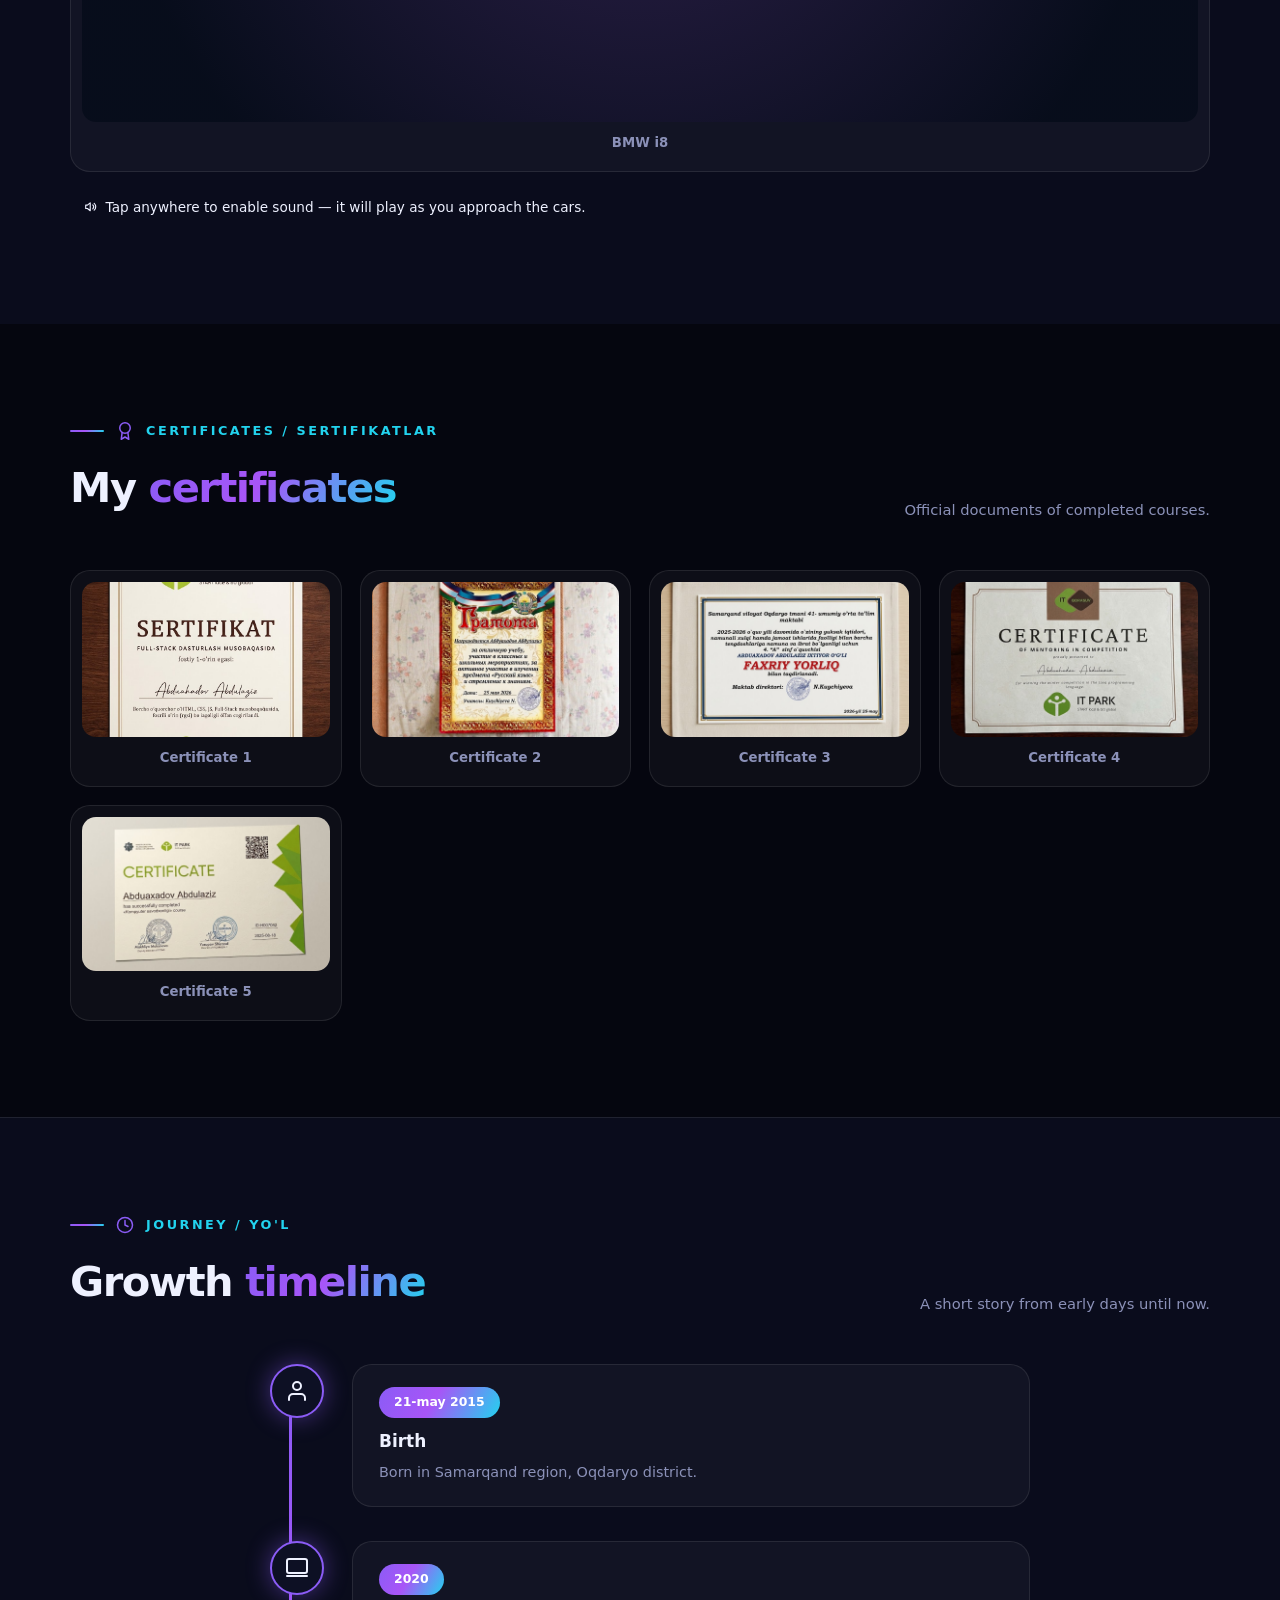
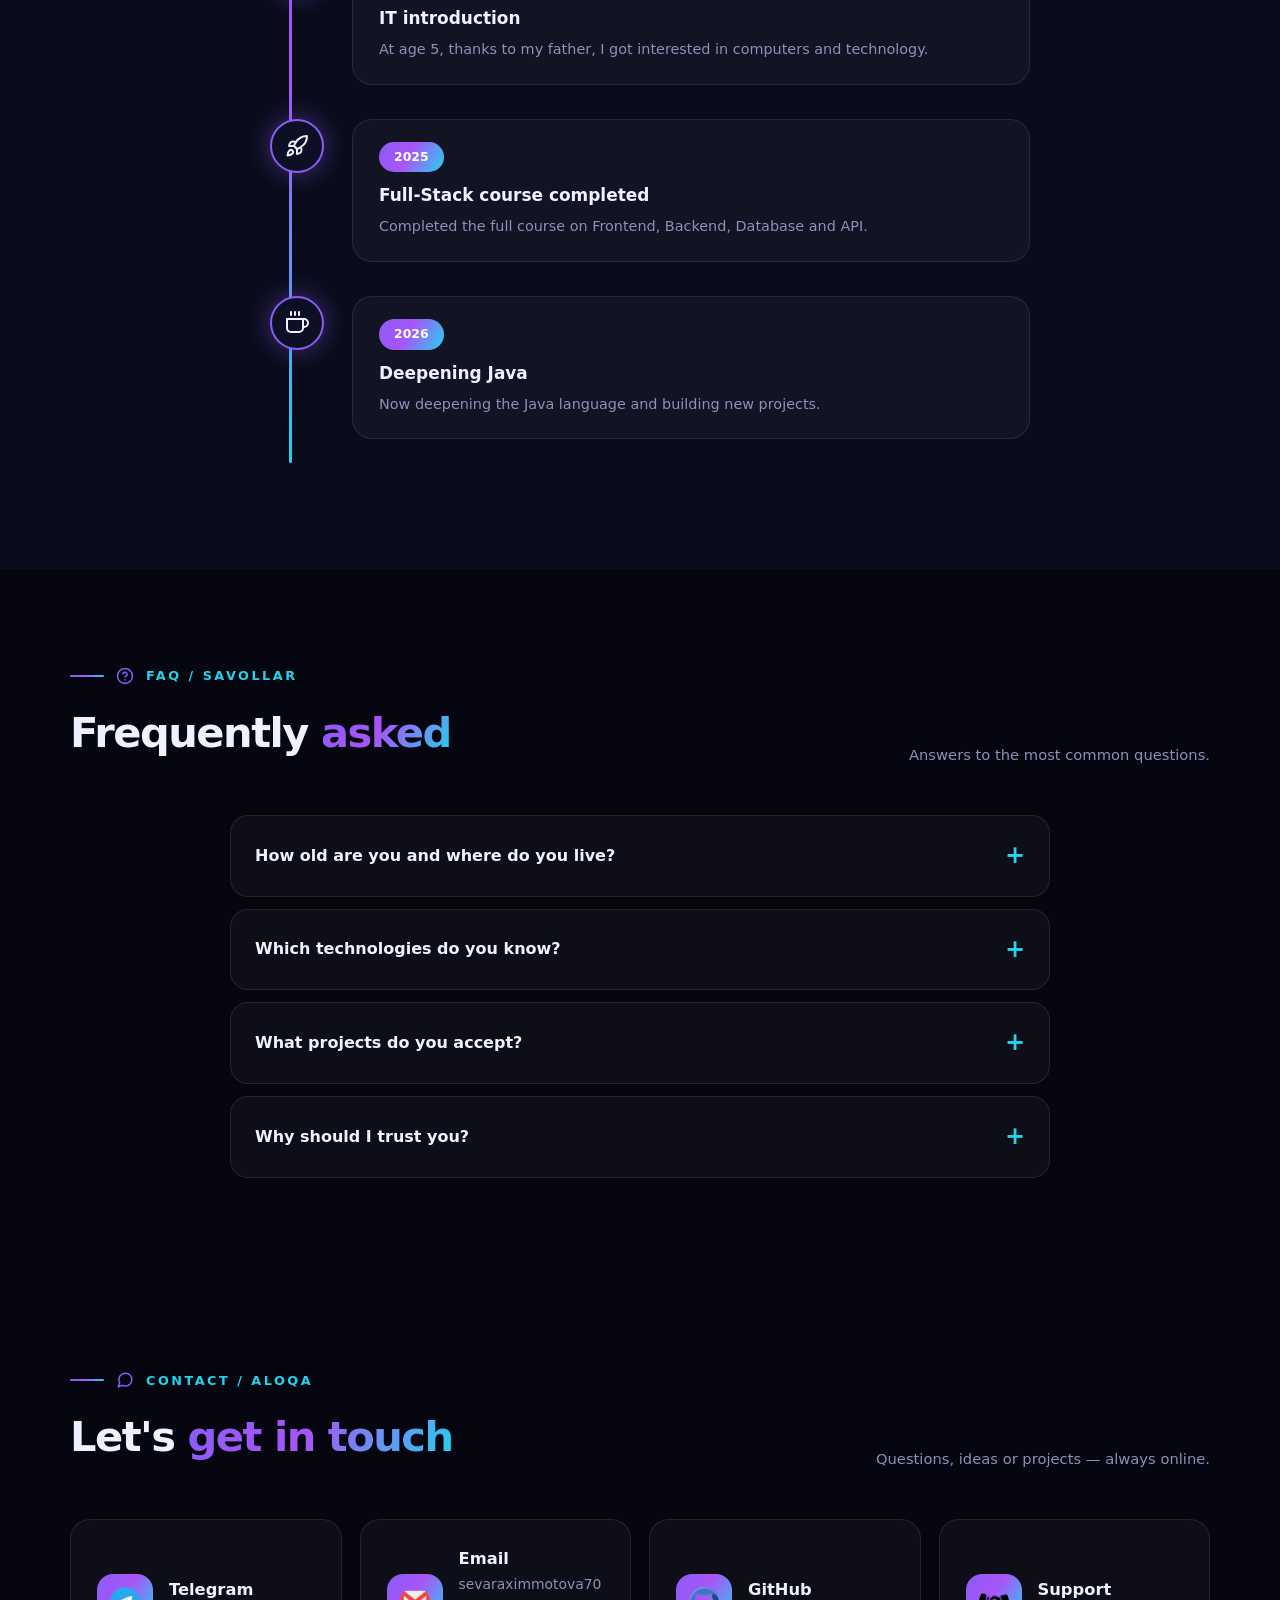
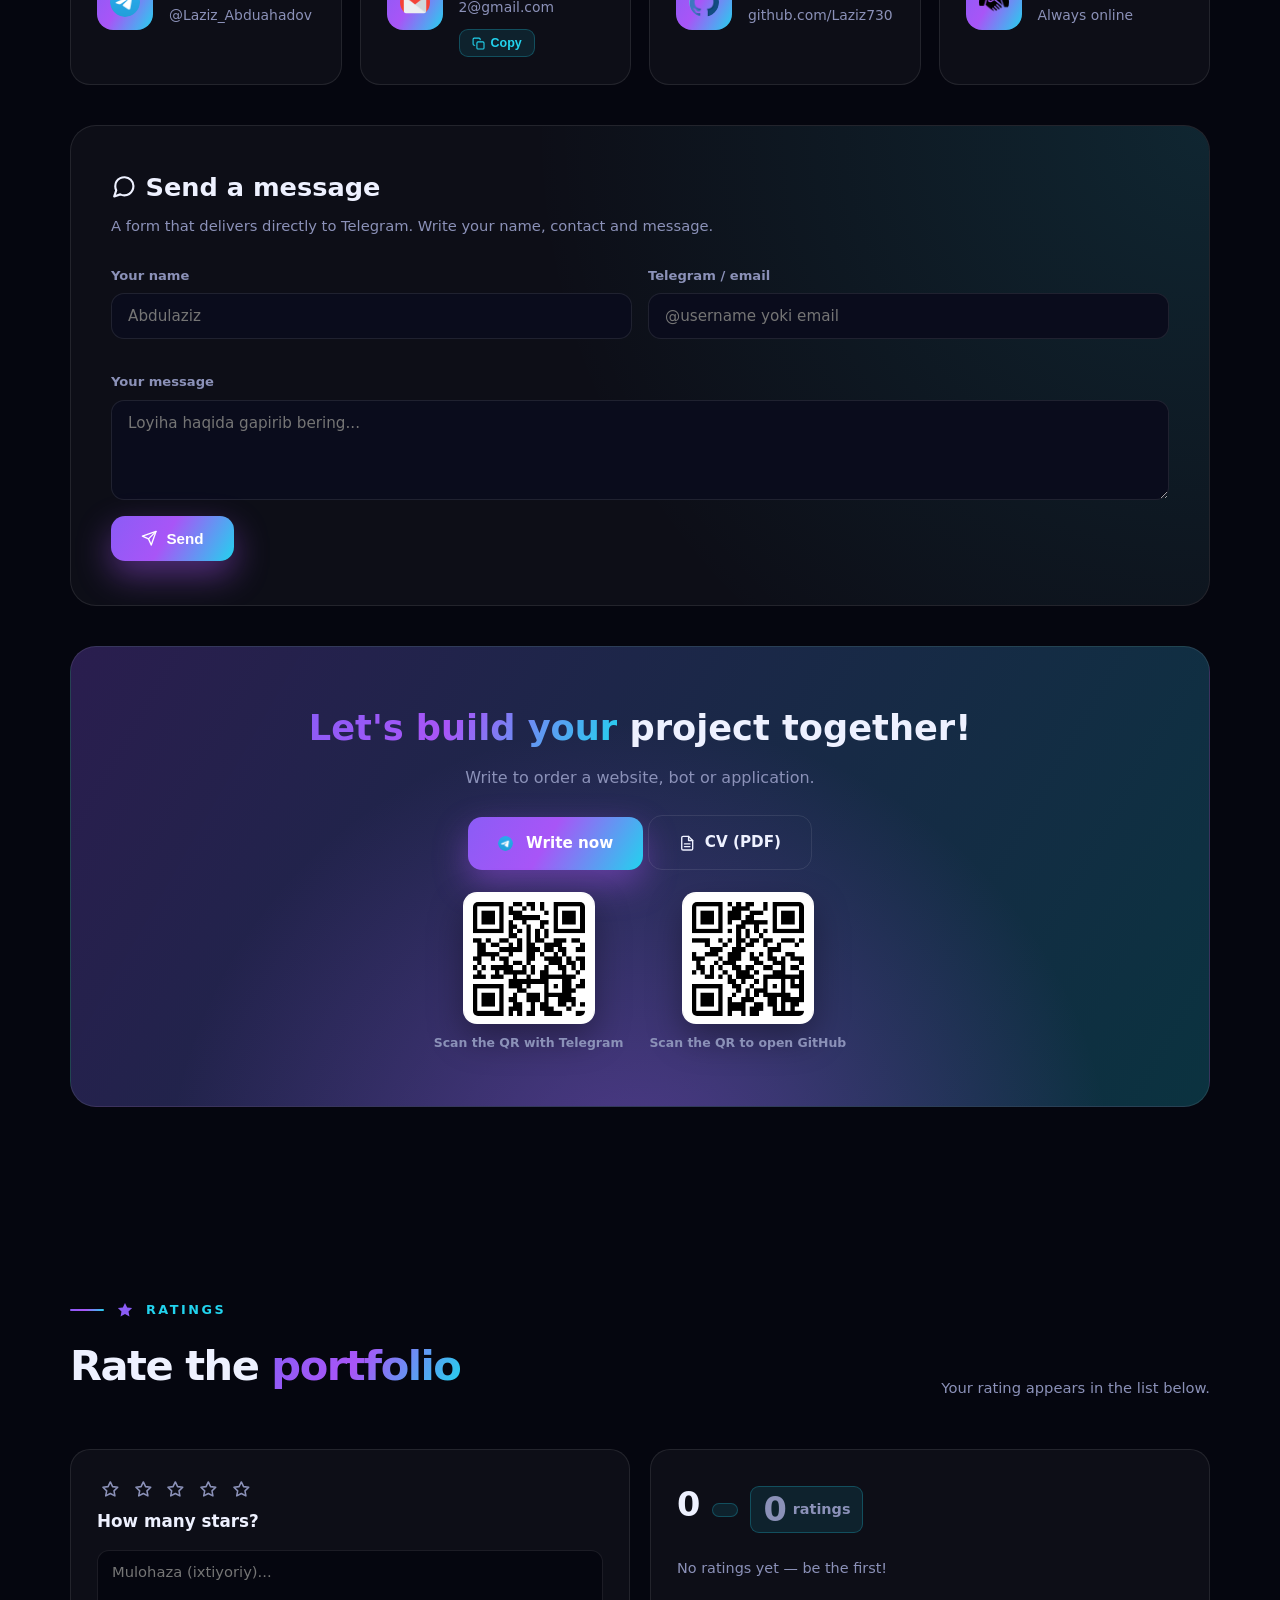
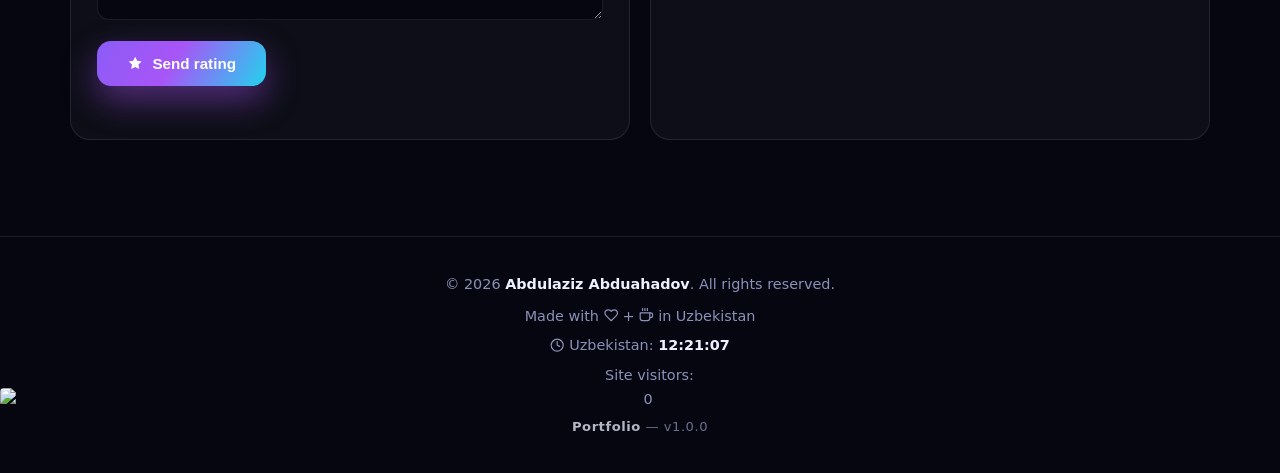
==== commit 083babf9: "v1.0.0 versiya footer'ga; Yashirin dasturchilar terminali (laziz yozganda ochiladi — help/about/skil" ====
--- a/index.html
+++ b/index.html
@@ -505,6 +505,24 @@
   .fab img{width:31px;height:31px;border-radius:50%}
   .fab::before{content:"";position:absolute;inset:0;border-radius:50%;border:2px solid rgba(34,211,238,.7);animation:fabPulse 2s infinite}
   @keyframes fabPulse{0%{transform:scale(1);opacity:.9}100%{transform:scale(1.55);opacity:0}}
+
+  /* ===== YASHIRIN TERMINAL (laziz) ===== */
+  .term{position:fixed;left:50%;top:50%;transform:translate(-50%,-50%);width:min(560px,92vw);z-index:120;
+    background:#0b0f1a;border:1px solid #2a3550;border-radius:14px;box-shadow:0 30px 70px rgba(0,0,0,.7);overflow:hidden;font-family:"Consolas","Cascadia Code",monospace;animation:termIn .25s ease}
+  .term[hidden]{display:none}
+  @keyframes termIn{from{opacity:0;transform:translate(-50%,-50%) scale(.92)}to{opacity:1;transform:translate(-50%,-50%) scale(1)}}
+  .term-bar{display:flex;align-items:center;gap:8px;padding:10px 14px;background:#141a2b;border-bottom:1px solid #2a3550}
+  .term-dot{width:12px;height:12px;border-radius:50%}
+  .term-title{flex:1;text-align:center;color:#8fa3c8;font-size:.8rem}
+  .term-x{background:none;border:none;color:#8fa3c8;font-size:1.1rem;cursor:pointer;line-height:1}
+  .term-x:hover{color:#ff5f56}
+  .term-body{height:230px;overflow-y:auto;padding:14px 16px;color:#cde7ff;font-size:.86rem;line-height:1.55;white-space:pre-wrap;word-break:break-word}
+  .term-body a{color:#7dd3fc;text-decoration:underline}
+  .term-body ::selection{background:#7c3aed;color:#fff}
+  .term-input-line{display:flex;align-items:center;gap:8px;padding:8px 14px;border-top:1px solid #2a3550;background:#0b0f1a}
+  .prompt{color:#6ee7b7;font-weight:700}
+  .termm{animation:termIn .12s ease}
+
   .to-top{position:fixed;left:22px;bottom:22px;width:48px;height:48px;border-radius:14px;z-index:70;border:1px solid var(--line);
     background:rgba(13,16,36,.92);color:var(--text);font-size:1.2rem;cursor:pointer;opacity:0;visibility:hidden;transition:opacity .3s,visibility .3s,transform .2s}
   .to-top.show{opacity:1;visibility:visible}
@@ -1106,9 +1124,21 @@
   <p style="margin-top:8px">Made with <svg class="ic" aria-hidden="true"><use href="#i-heart"/></svg> + <svg class="ic" aria-hidden="true"><use href="#i-coffee"/></svg> in Uzbekistan</p>
   <p style="margin-top:6px"><svg class="ic" aria-hidden="true"><use href="#i-clock"/></svg> <span data-i18n="footer.uz">O'zbekiston:</span> <b id="uztime">--:--:--</b></p>
   <p style="margin-top:6px"><svg class="ic" aria-hidden="true"><use href="#i-users"/></svg> <span data-i18n="footer.visits">Saytga kirganlar:</span> <img src="https://hits.sh/abduahadov.wwwi.uz.svg?label=&color=7c3aed&style=flat-square&logoColor=white" alt="0" style="vertical-align:middle;height:18px;border-radius:4px" loading="lazy" /></p>
+  <p style="margin-top:10px;font-size:.82rem;opacity:.75;letter-spacing:.04em"><b>Portfolio</b> — v1.0.0</p>
 </footer>
 
 <a class="fab" href="https://t.me/Laziz_Abduahadov?text=%D0%A1alom%2C%20portfolio%20saytingizdan%20yozdim." target="_blank" rel="noopener" title="Telegramda yozish"><img src="telegram.png" alt="Telegram" /></a>
+
+<!-- ===== YASHIRIN DASTURCHILAR TERMINALI (laziz yozganda ochiladi) ===== -->
+<div id="term" class="term" hidden>
+  <div class="term-bar">
+    <span class="term-dot" style="background:#ff5f56"></span><span class="term-dot" style="background:#ffbd2e"></span><span class="term-dot" style="background:#27c93f"></span>
+    <span class="term-title">abdulaziz@portfolio: ~</span>
+    <button type="button" class="term-x" id="termX" aria-label="Yopish">&times;</button>
+  </div>
+  <div class="term-body" id="termBody"><span class="prompt">&#9656;</span> Yashirin terminal. <b>help</b> deb yozing.<br></div>
+  <div class="term-input-line"><span class="prompt" id="termPrompt">abdulaziz@portfolio:~$</span><input type="text" id="termInput" autocomplete="off" spellcheck="false" aria-label="Terminal buyruq" /></div>
+</div>
 <button class="to-top" id="toTop" title="Yuqoriga" aria-label="Yuqoriga"><svg class="ic" aria-hidden="true"><use href="#i-up"/></svg></button>
 
 <div id="lightbox" role="dialog" aria-label="Sertifikat"><img src="" alt="Sertifikat" id="lightImg" /><button class="close" id="lightClose" aria-label="Yopish"><svg class="ic" aria-hidden="true"><use href="#i-x"/></svg></button></div>
@@ -2026,5 +2056,68 @@
   else { loadModelViewer(); }
 });
 </script>
+<script>
+/* ===== YASHIRIN DASTURCHILAR TERMINALI (laziz yozganda ochiladi) ===== */
+(function () {
+  var term = document.getElementById("term");
+  var body = document.getElementById("termBody");
+  var input = document.getElementById("termInput");
+  var secret = "laziz";
+  var typed = "";
+
+  function print(html) {
+    var line = document.createElement("div");
+    line.className = "termm";
+    line.innerHTML = html;
+    body.appendChild(line);
+    body.scrollTop = body.scrollHeight;
+  }
+
+  function openTerm() {
+    if (!term) return;
+    term.hidden = false;
+    input.value = "";
+    input.focus();
+  }
+  function closeTerm() {
+    if (term) term.hidden = true;
+  }
+
+  /* laziz ketma-ket terilganda ochiladi */
+  document.addEventListener("keydown", function (e) {
+    if (e.key && e.key.length === 1) {
+      typed = (typed + e.key.toLowerCase()).slice(-secret.length);
+      if (typed === secret && term && term.hidden) { openTerm(); typed = ""; }
+    } else if (e.key === "Escape" && term && !term.hidden) {
+      closeTerm();
+    }
+  });
+
+  document.getElementById("termX").addEventListener("click", closeTerm);
+
+  /* buyruqlar */
+  input.addEventListener("keydown", function (e) {
+    if (e.key !== "Enter") return;
+    var cmd = input.value.trim().toLowerCase();
+    print('<span class="prompt">abdulaziz@portfolio:~$</span> ' + cmd.replace(/[<>&]/g, ""));
+    input.value = "";
+    if (cmd === "help") {
+      print("Mavjud buyruqlar: <b>about</b>, <b>skills</b>, <b>clear</b>, <b>exit</b>");
+    } else if (cmd === "about") {
+      print("Abdulaziz - 11 yoshli Full-Stack dasturchi. Samarqand, Oqdaryo tumanidan.");
+    } else if (cmd === "skills") {
+      print("Java, Frontend, Backend, Node.js, SQL, PWA, Rate Limiting va 3D (Three.js)");
+    } else if (cmd === "clear") {
+      body.innerHTML = "";
+    } else if (cmd === "exit") {
+      closeTerm();
+    } else if (cmd === "") {
+      /* bo'sh satr — hech narsa */
+    } else {
+      print('buyruq topilmadi: <span style="color:#ff8b8b">' + cmd + '</span>. <b>help</b> yozing.');
+    }
+  });
+})();
+</script>
 </body>
 </html>
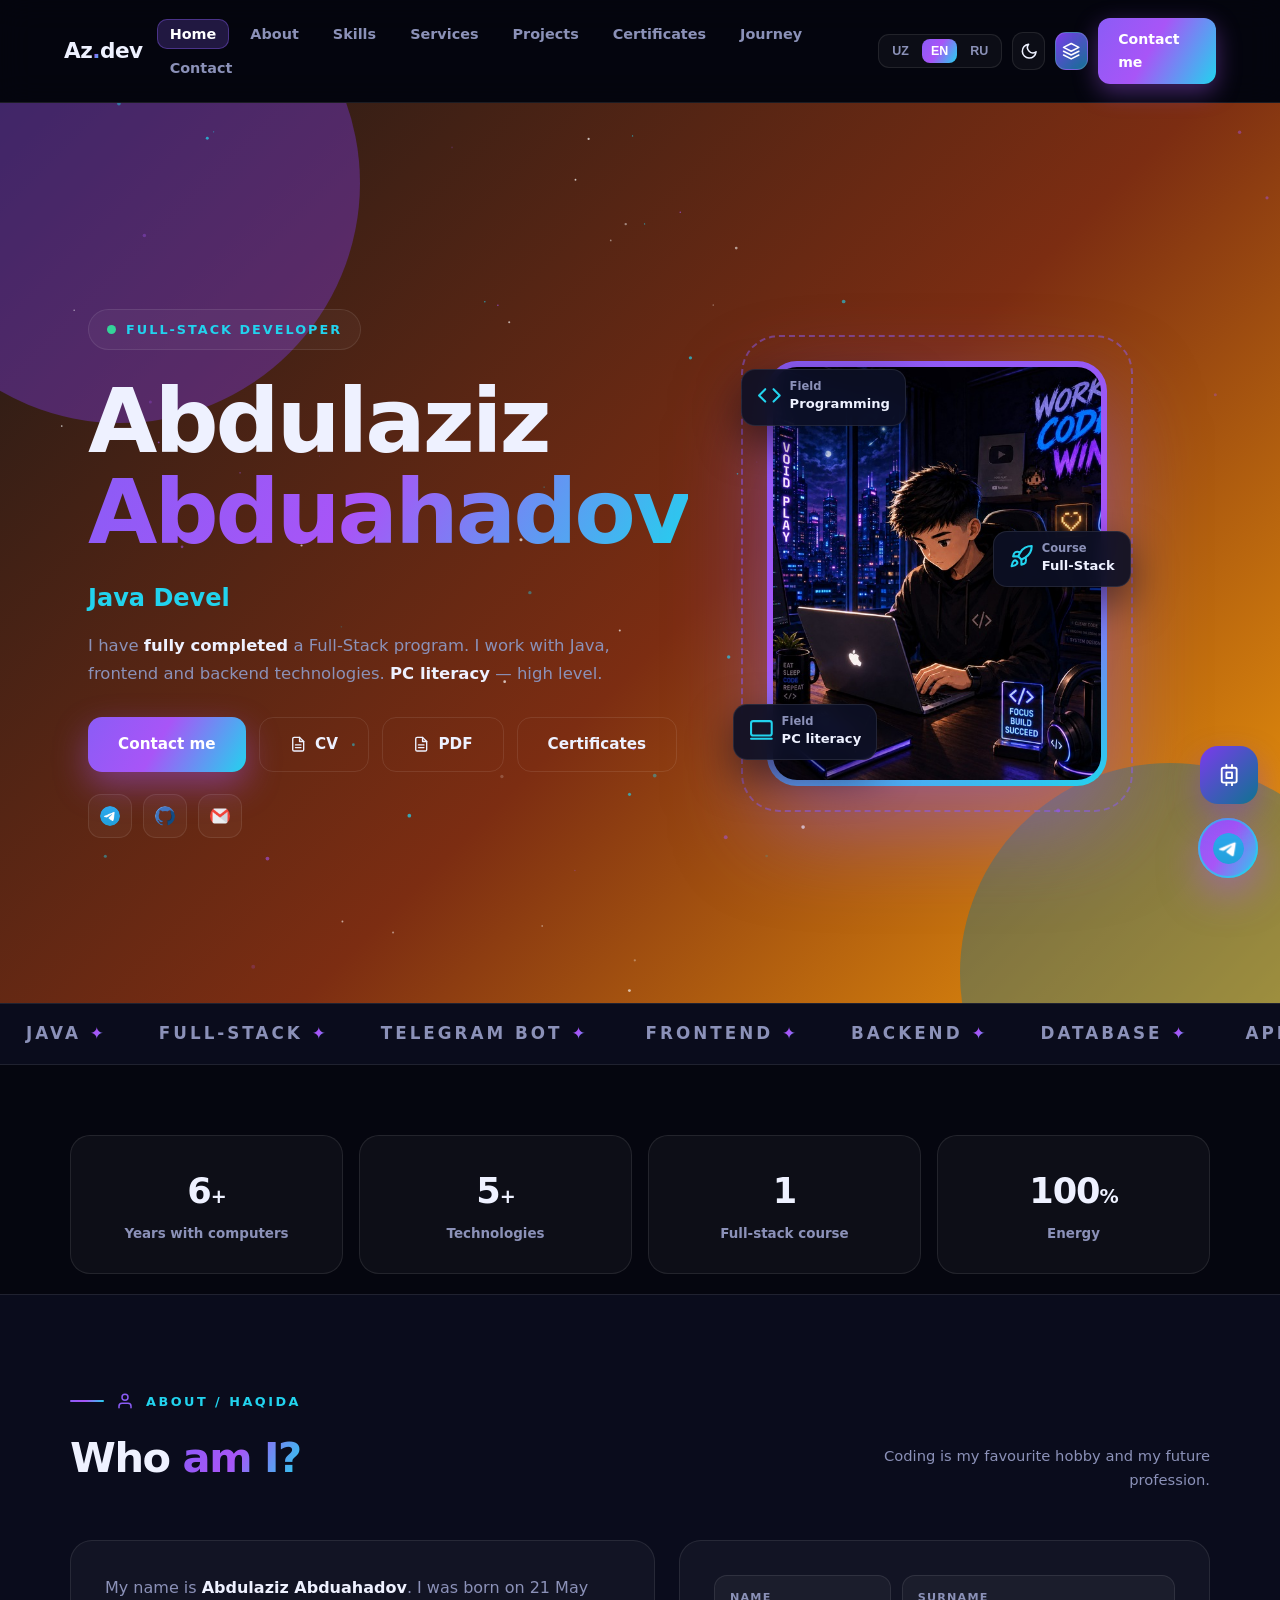
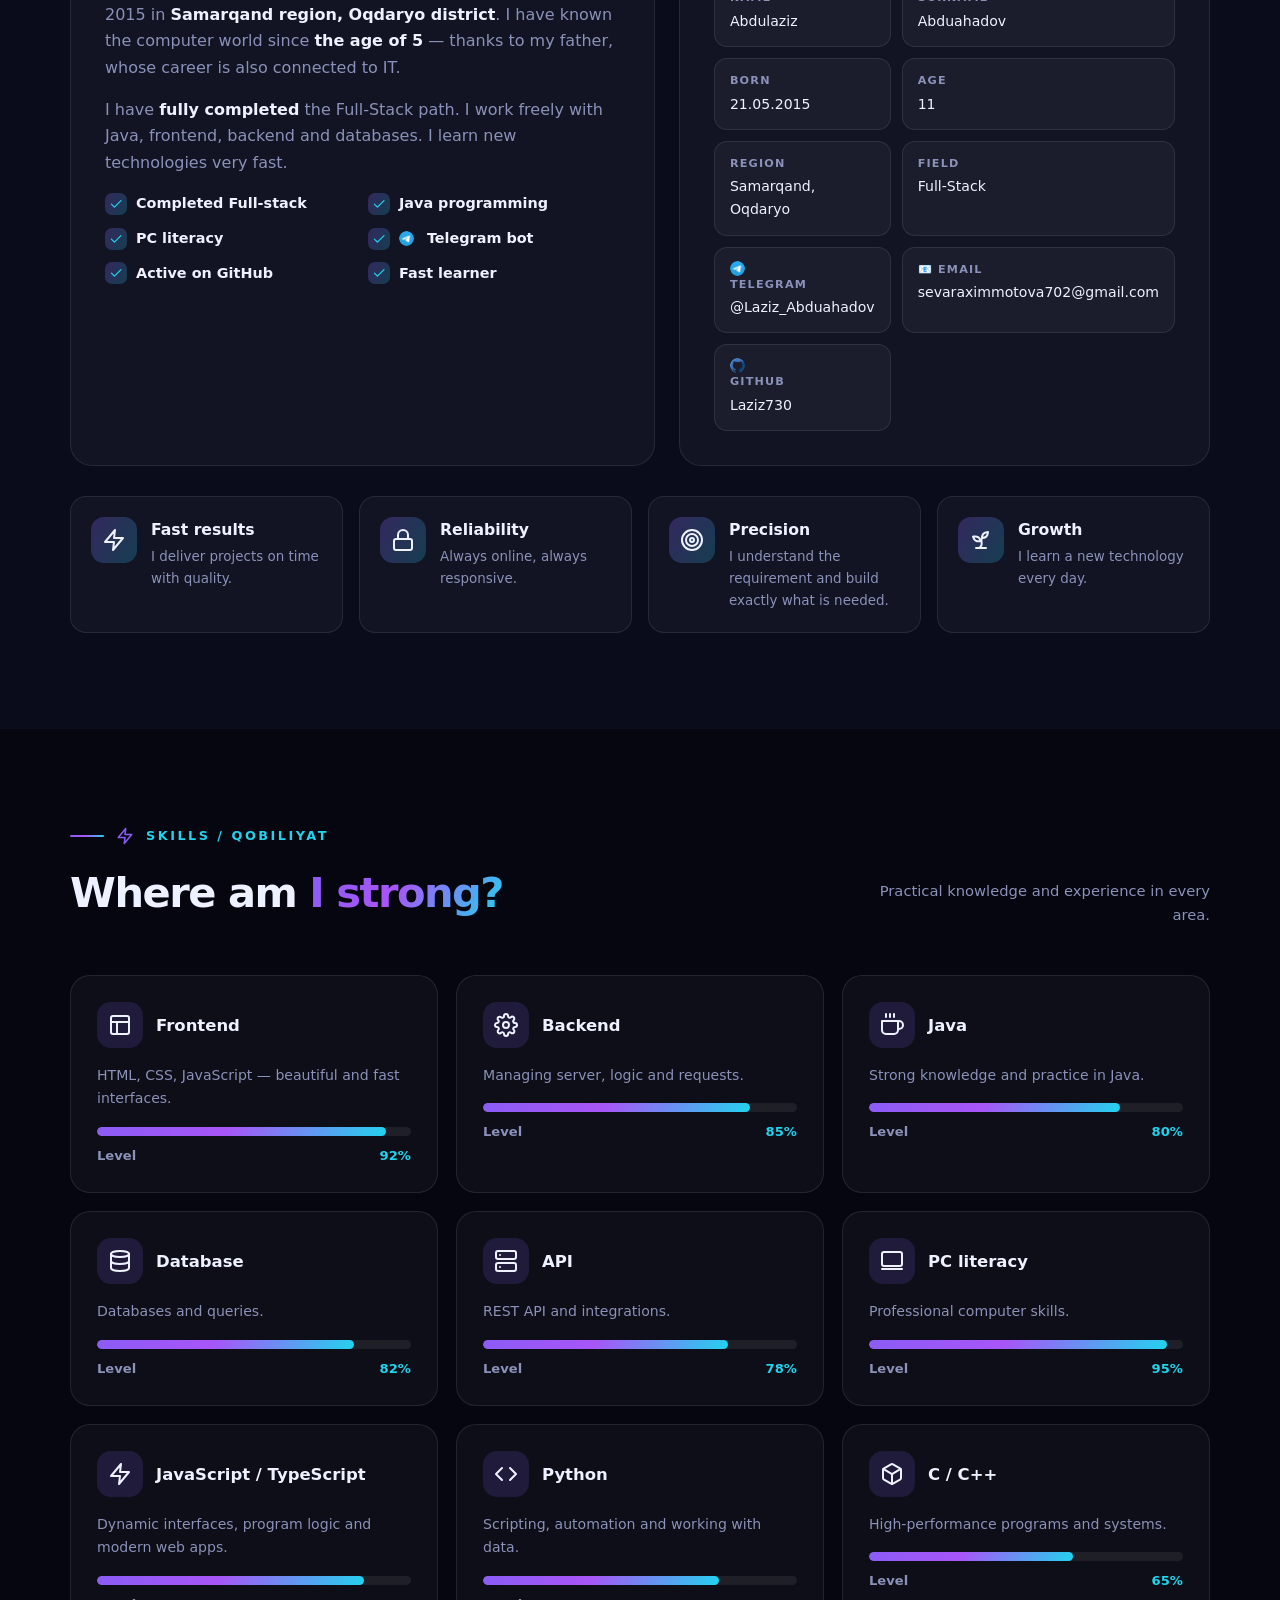
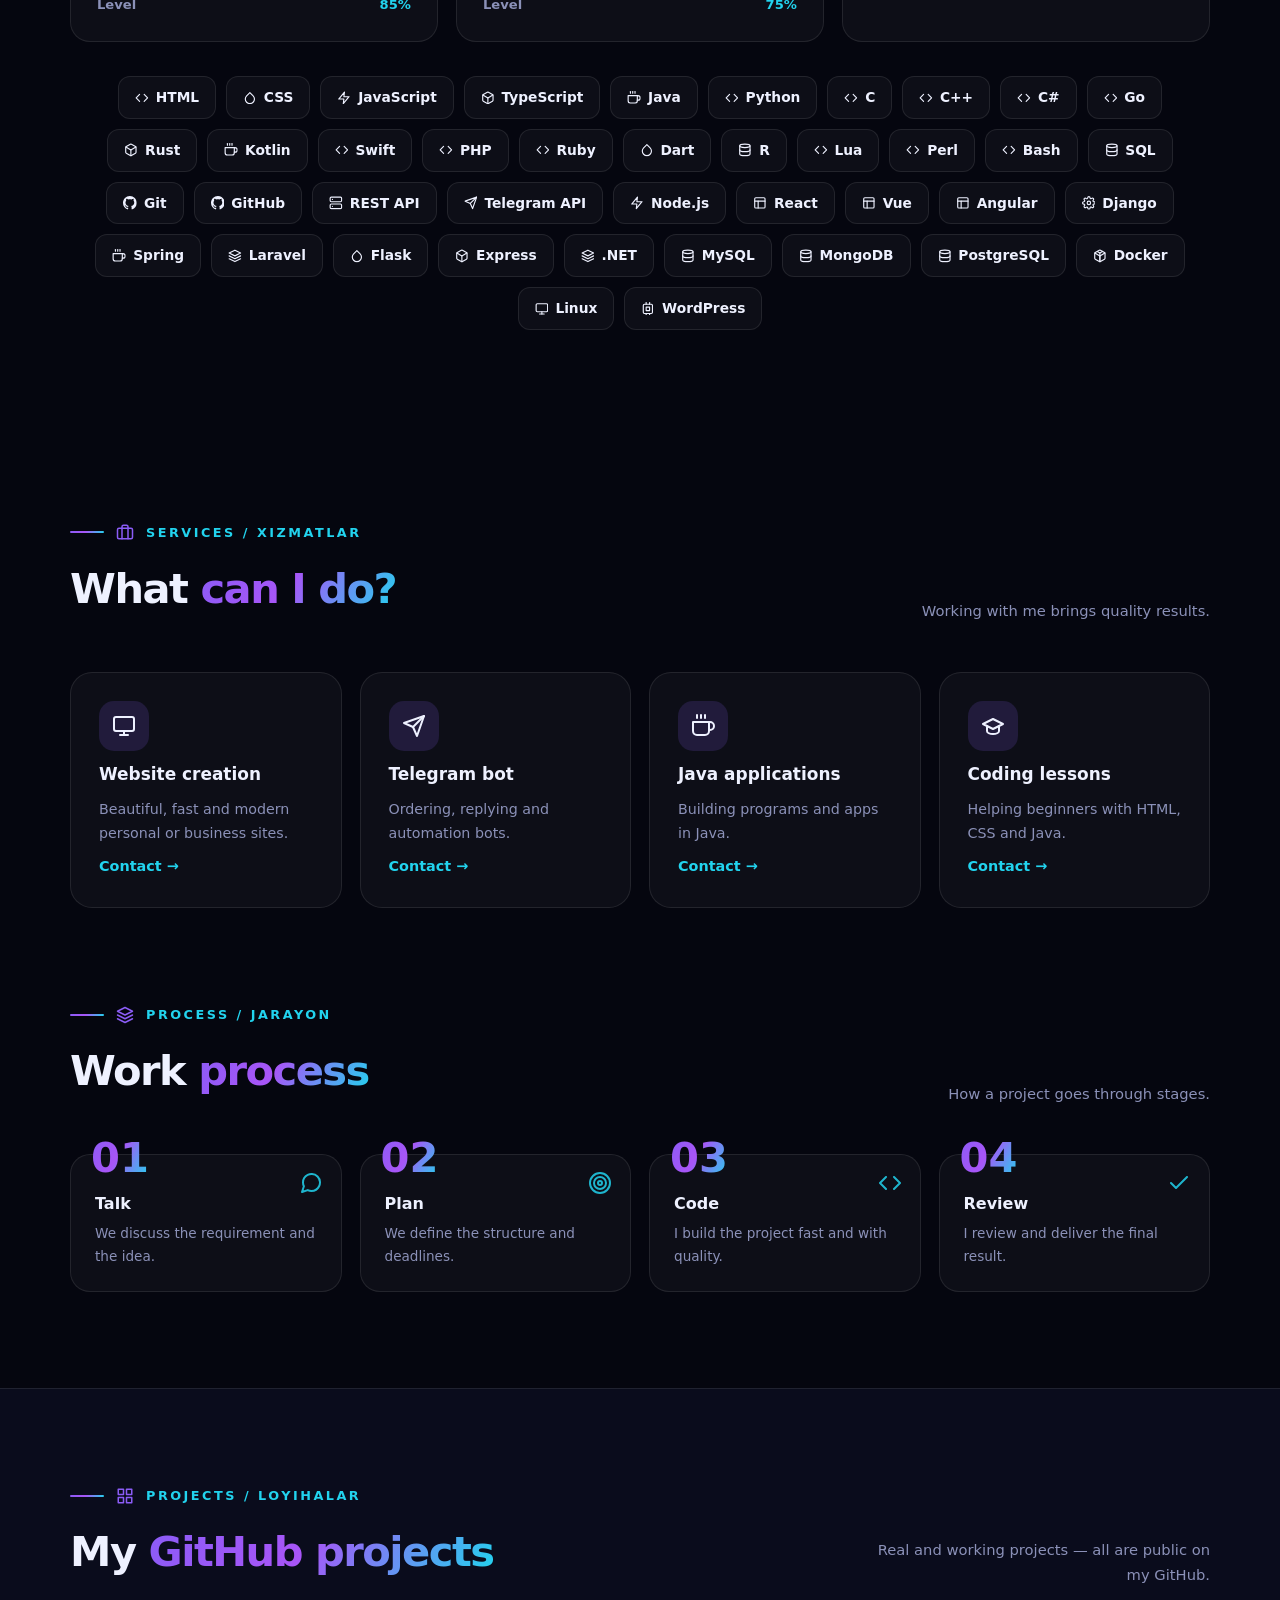
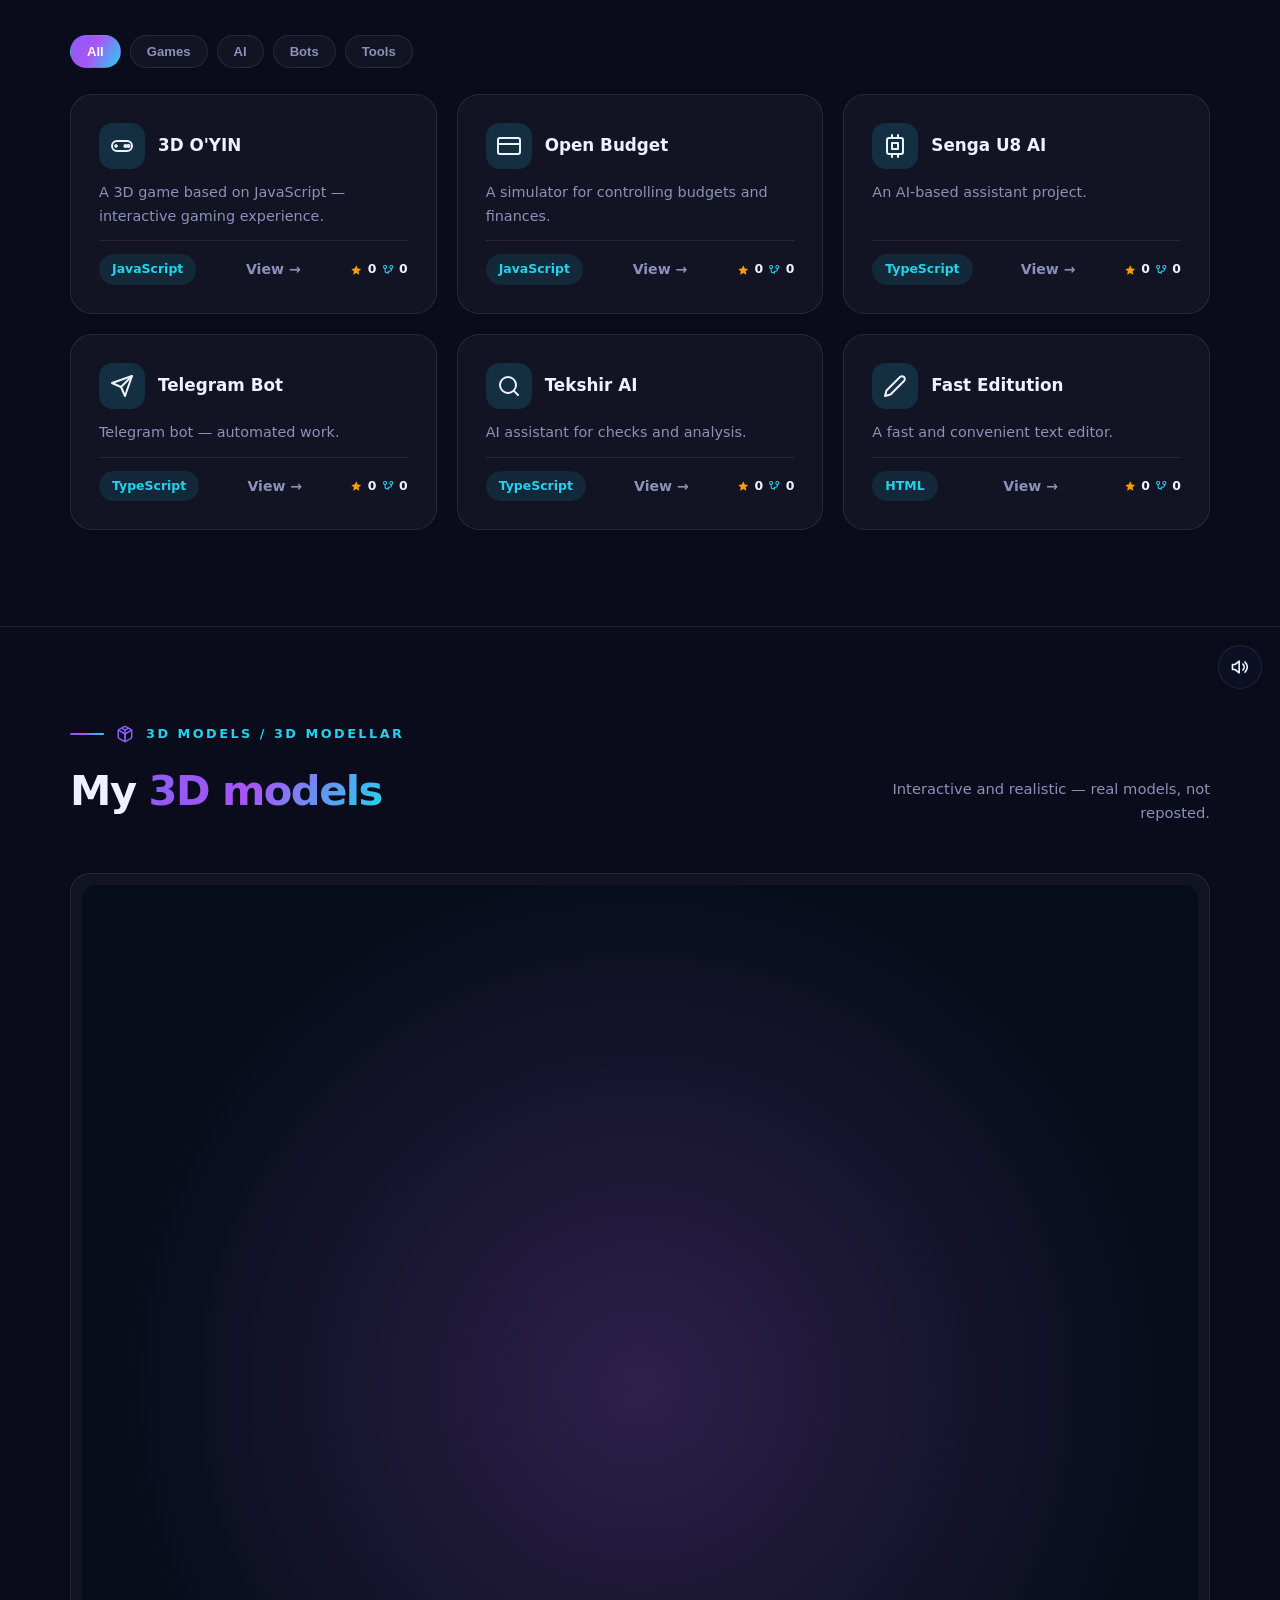
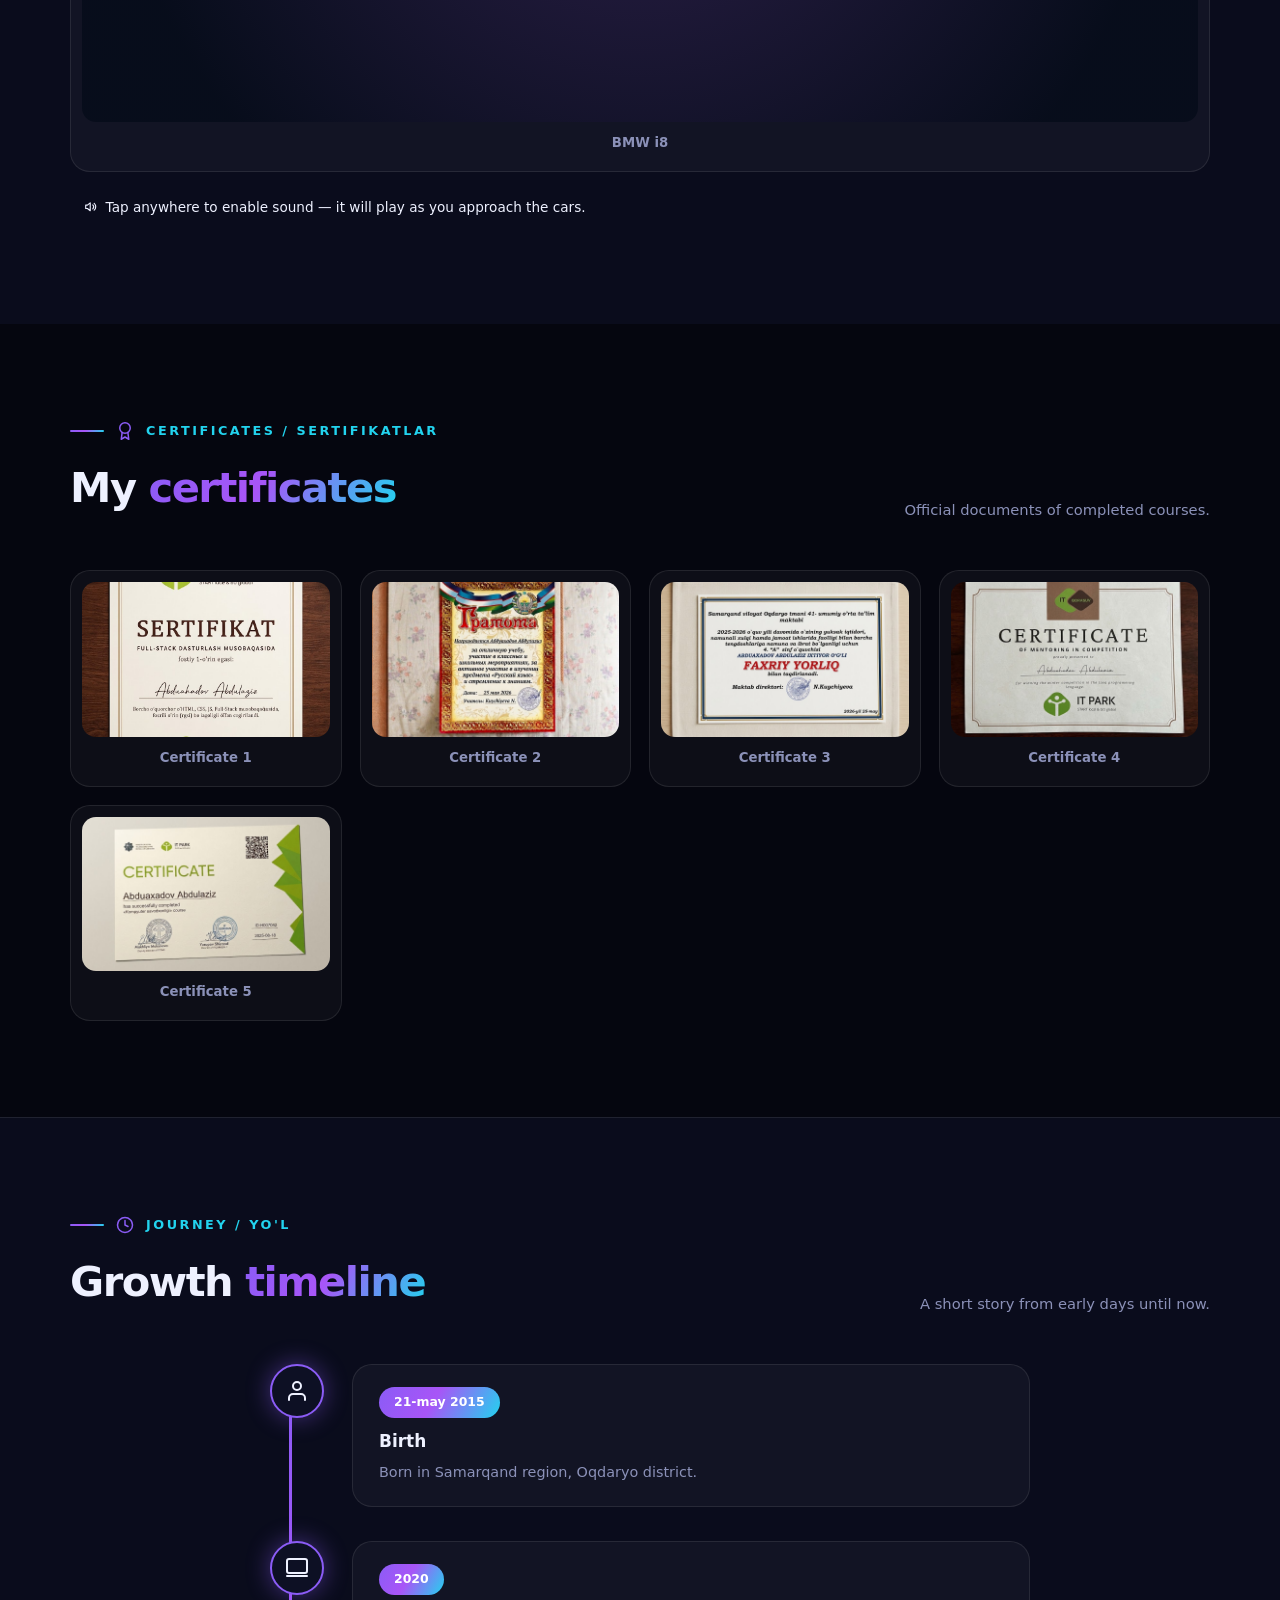
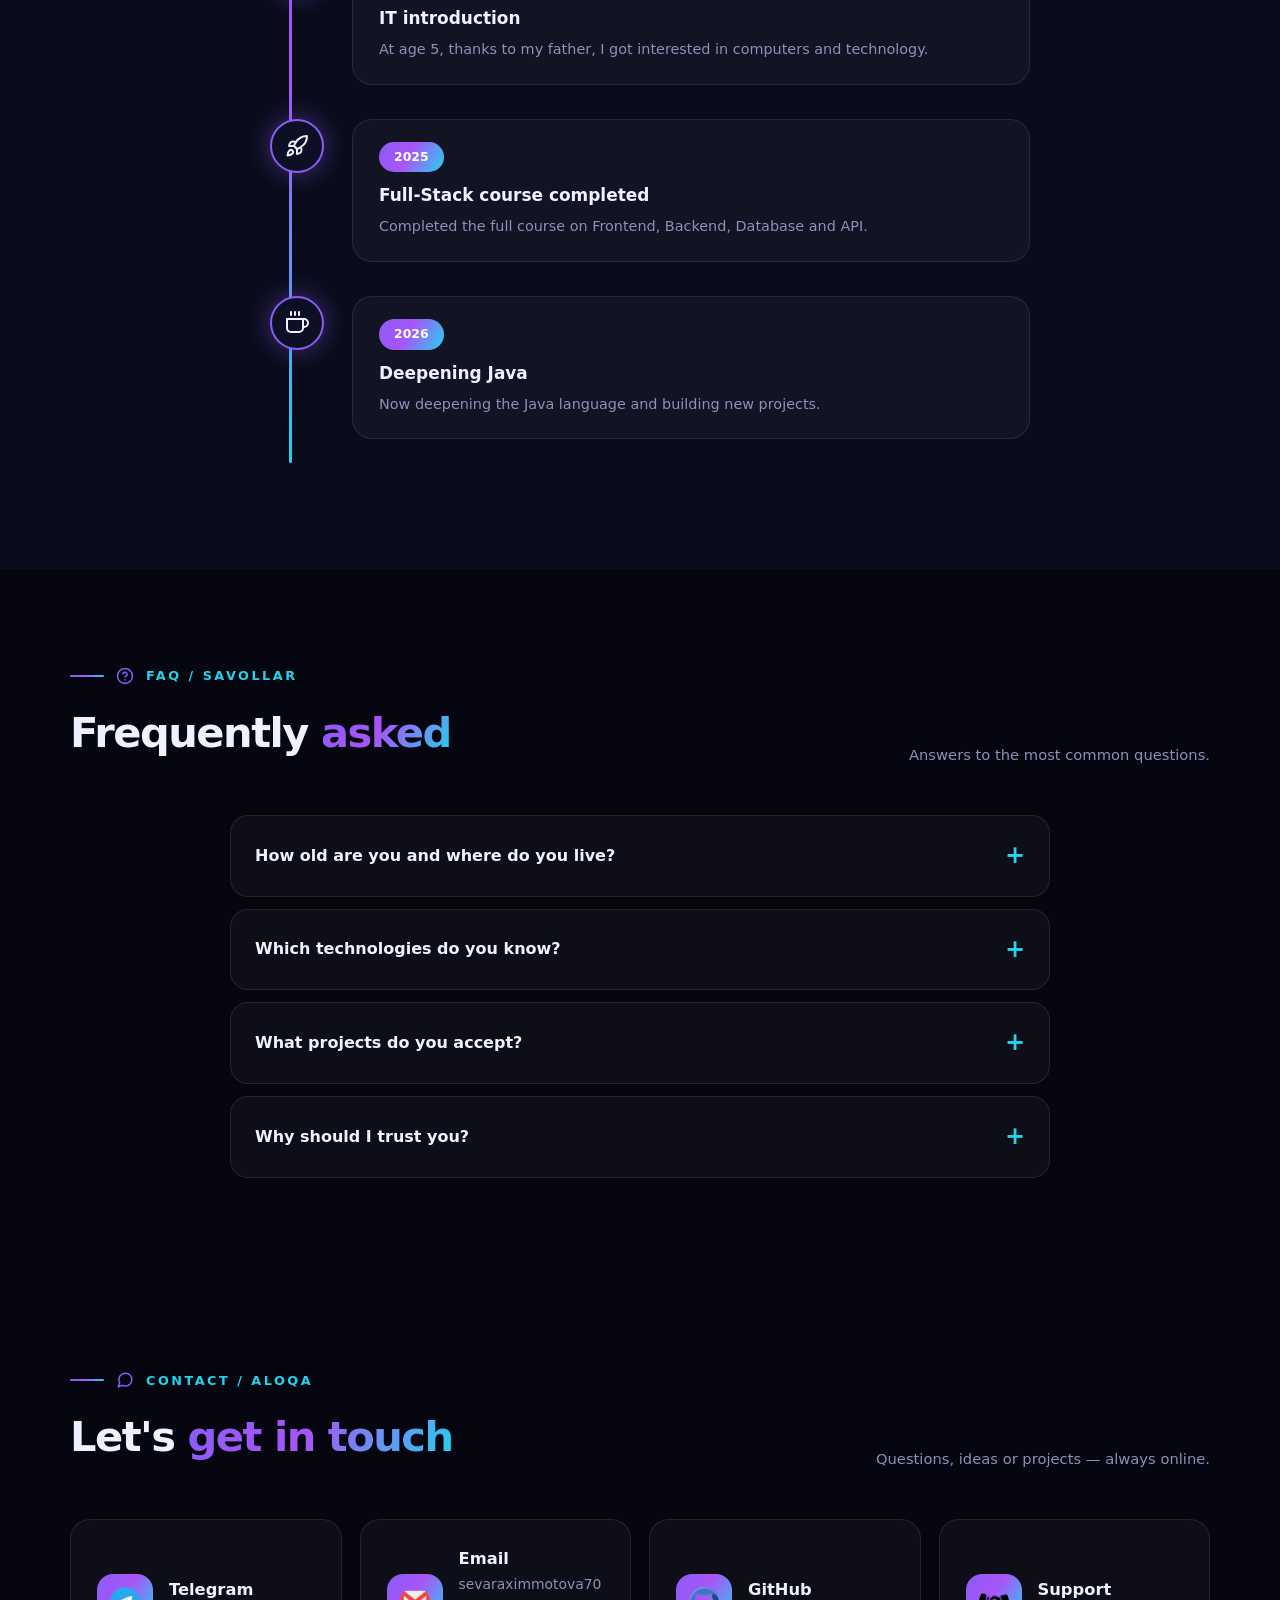
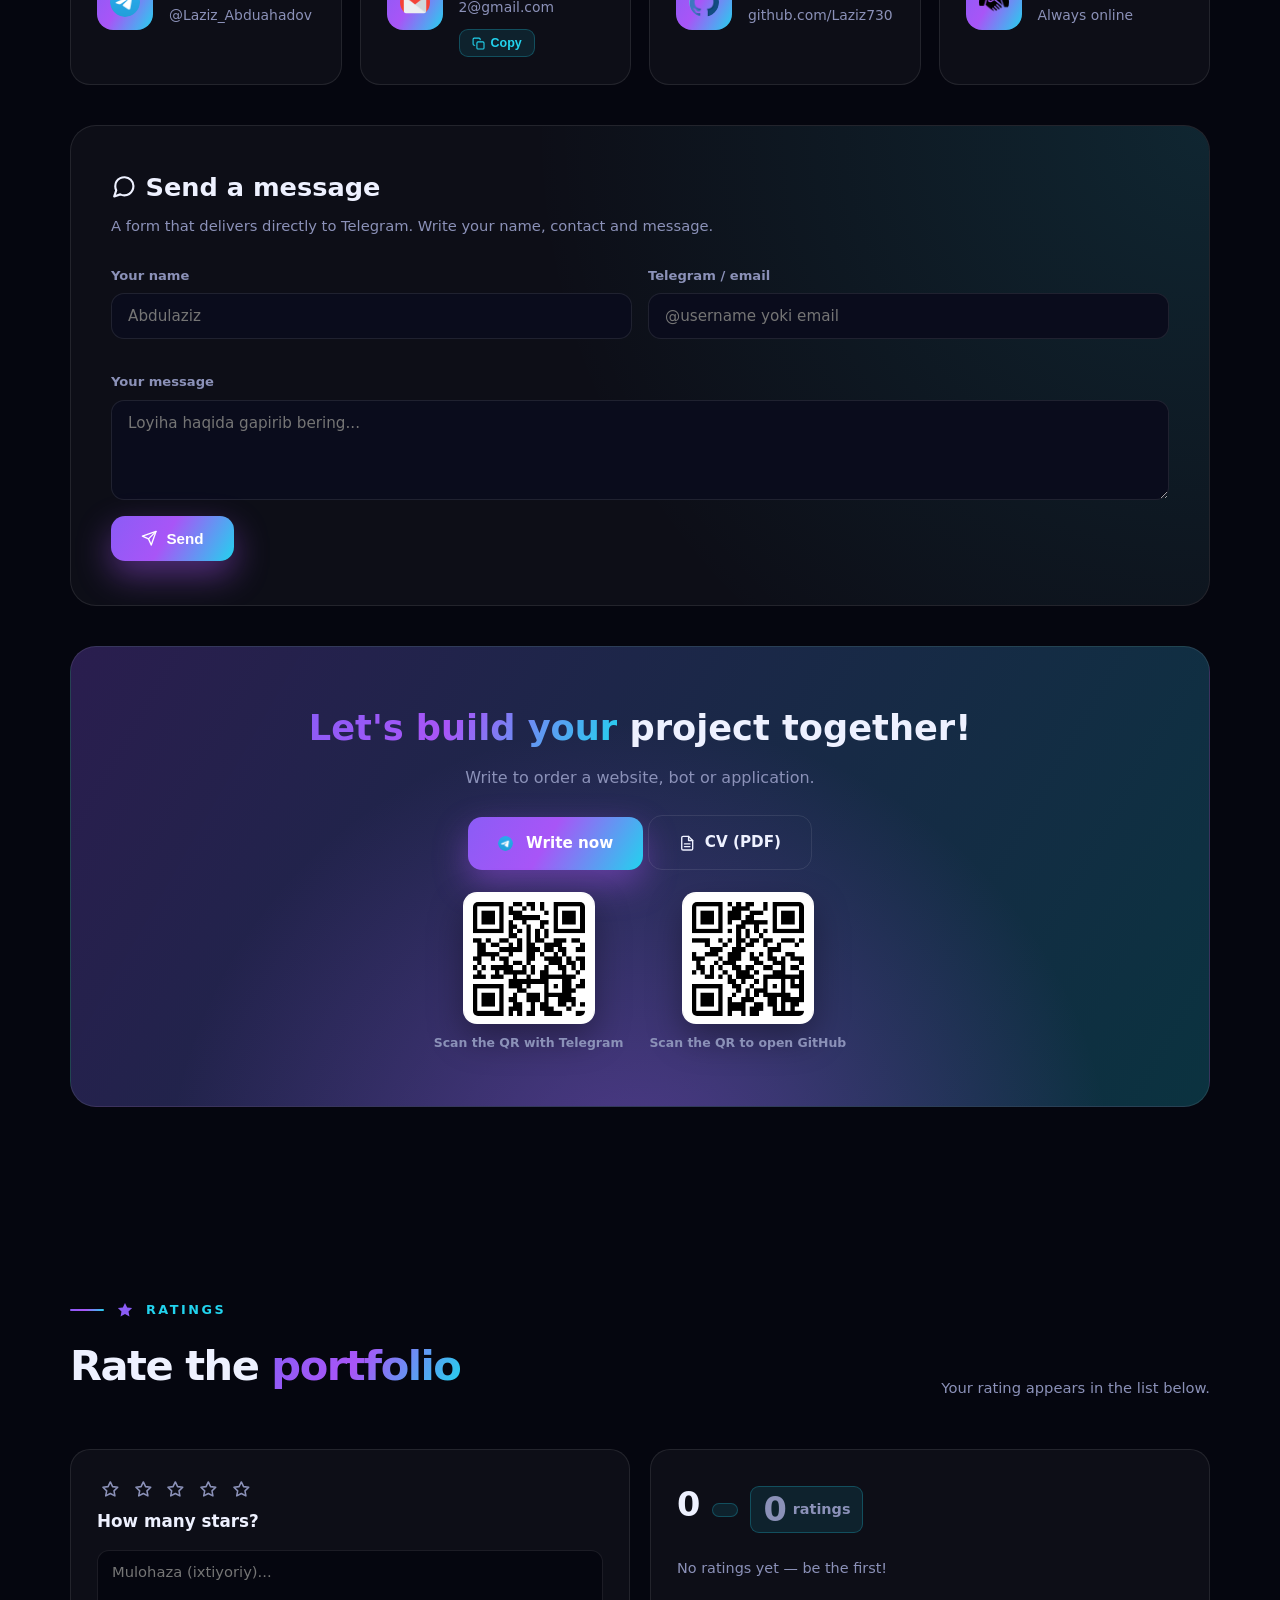
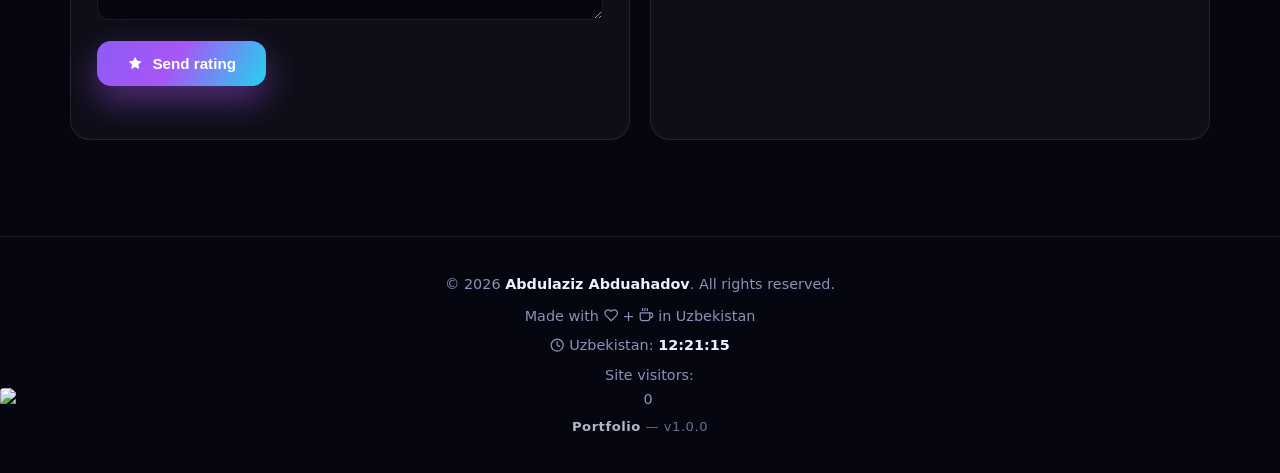
==== commit 9f22b1ae: "AI yordamchi chat (AI fab tugma + panel, portfolio haqida bilimlar) va yashirin dasturchilar termina" ====
--- a/index.html
+++ b/index.html
@@ -517,11 +517,34 @@
   .term-x{background:none;border:none;color:#8fa3c8;font-size:1.1rem;cursor:pointer;line-height:1}
   .term-x:hover{color:#ff5f56}
   .term-body{height:230px;overflow-y:auto;padding:14px 16px;color:#cde7ff;font-size:.86rem;line-height:1.55;white-space:pre-wrap;word-break:break-word}
-  .term-body a{color:#7dd3fc;text-decoration:underline}
-  .term-body ::selection{background:#7c3aed;color:#fff}
   .term-input-line{display:flex;align-items:center;gap:8px;padding:8px 14px;border-top:1px solid #2a3550;background:#0b0f1a}
   .prompt{color:#6ee7b7;font-weight:700}
-  .termm{animation:termIn .12s ease}
+  #termInput{flex:1;background:transparent;border:none;outline:none;color:#cde7ff;font-family:inherit;font-size:.9rem}
+  .termm{margin-bottom:4px}
+
+  /* ===== AI YORDAMCHI CHAT ===== */
+  .ai-fab{position:fixed;right:22px;bottom:96px;width:58px;height:58px;border-radius:18px;z-index:90;display:flex;align-items:center;justify-content:center;
+    background:linear-gradient(135deg,#7c3aed,#0e7490);color:#fff;border:none;cursor:pointer;box-shadow:0 14px 32px rgba(124,58,237,.45);transition:transform .2s;font-size:1.4rem}
+  .ai-fab:hover{transform:scale(1.1) rotate(-8deg)}
+  .ai-panel{position:fixed;right:22px;bottom:166px;width:min(360px,92vw);height:440px;z-index:110;display:flex;flex-direction:column;
+    background:rgba(13,16,36,.97);border:1px solid var(--line);border-radius:18px;box-shadow:0 24px 60px rgba(0,0,0,.5);overflow:hidden;animation:termIn .25s ease}
+  .ai-panel[hidden]{display:none}
+  .ai-head{display:flex;align-items:center;gap:8px;padding:12px 14px;background:linear-gradient(135deg,#7c3aed,#0e7490);color:#fff;font-size:.95rem}
+  .ai-dot{width:10px;height:10px;border-radius:50%;background:#4ade80;box-shadow:0 0 8px #4ade80}
+  .ai-x{margin-left:auto;background:none;border:none;color:#fff;font-size:1.2rem;cursor:pointer;line-height:1}
+  .ai-x:hover{opacity:.7}
+  .ai-body{flex:1;overflow-y:auto;padding:14px;display:flex;flex-direction:column;gap:10px;background:rgba(5,7,20,.6)}
+  .ai-msg{max-width:85%;padding:9px 13px;border-radius:14px;font-size:.88rem;line-height:1.5;white-space:pre-wrap;word-break:break-word}
+  .ai-bot{background:var(--card);color:var(--text);border:1px solid var(--line);border-top-left-radius:4px;align-self:flex-start}
+  .ai-user{background:linear-gradient(135deg,#7c3aed,#6366f1);color:#fff;border-top-right-radius:4px;align-self:flex-end}
+  .ai-input-line{display:flex;align-items:center;gap:8px;padding:10px 12px;border-top:1px solid var(--line);background:var(--card)}
+  #aiInput{flex:1;background:var(--bg2);border:1px solid var(--line);border-radius:12px;padding:9px 12px;color:var(--text);outline:none;font-size:.9rem}
+  #aiInput:focus{border-color:#7c3aed}
+  .ai-send{width:40px;height:40px;border-radius:12px;border:none;background:linear-gradient(135deg,#7c3aed,#0e7490);color:#fff;cursor:pointer;display:flex;align-items:center;justify-content:center}
+  .ai-send .ic{width:1.1rem;height:1.1rem}
+  .ai-send:hover{opacity:.85}
+  .ai-typing{color:var(--muted);font-style:italic;font-size:.82rem}
+
 
   .to-top{position:fixed;left:22px;bottom:22px;width:48px;height:48px;border-radius:14px;z-index:70;border:1px solid var(--line);
     background:rgba(13,16,36,.92);color:var(--text);font-size:1.2rem;cursor:pointer;opacity:0;visibility:hidden;transition:opacity .3s,visibility .3s,transform .2s}
@@ -1138,6 +1161,22 @@
   </div>
   <div class="term-body" id="termBody"><span class="prompt">&#9656;</span> Yashirin terminal. <b>help</b> deb yozing.<br></div>
   <div class="term-input-line"><span class="prompt" id="termPrompt">abdulaziz@portfolio:~$</span><input type="text" id="termInput" autocomplete="off" spellcheck="false" aria-label="Terminal buyruq" /></div>
+</div>
+
+<!-- ===== AI YORDAMCHI CHAT ===== -->
+<button class="ai-fab" id="aiFab" type="button" aria-label="AI yordamchi"><svg class="ic" aria-hidden="true"><use href="#i-cpu"/></svg></button>
+<div class="ai-panel" id="aiPanel" hidden>
+  <div class="ai-head">
+    <span class="ai-dot"></span><b>AI Yordamchi</b>
+    <button type="button" class="ai-x" id="aiX" aria-label="Yopish">&times;</button>
+  </div>
+  <div class="ai-body" id="aiBody">
+    <div class="ai-msg ai-bot">Salom! Men <b>Abdulaziz</b> haqidagi AI yordamchiman. Savollaringizni bering — dasturchi, loyihalar yoki xizmatlar haqida so'rang. 😊</div>
+  </div>
+  <div class="ai-input-line">
+    <input type="text" id="aiInput" placeholder="Savolingizni yozing..." autocomplete="off" aria-label="AI savol" />
+    <button type="button" class="ai-send" id="aiSend" aria-label="Yuborish"><svg class="ic" aria-hidden="true"><use href="#i-plane"/></svg></button>
+  </div>
 </div>
 <button class="to-top" id="toTop" title="Yuqoriga" aria-label="Yuqoriga"><svg class="ic" aria-hidden="true"><use href="#i-up"/></svg></button>
 
@@ -2083,7 +2122,6 @@
     if (term) term.hidden = true;
   }
 
-  /* laziz ketma-ket terilganda ochiladi */
   document.addEventListener("keydown", function (e) {
     if (e.key && e.key.length === 1) {
       typed = (typed + e.key.toLowerCase()).slice(-secret.length);
@@ -2095,7 +2133,6 @@
 
   document.getElementById("termX").addEventListener("click", closeTerm);
 
-  /* buyruqlar */
   input.addEventListener("keydown", function (e) {
     if (e.key !== "Enter") return;
     var cmd = input.value.trim().toLowerCase();
@@ -2112,12 +2149,74 @@
     } else if (cmd === "exit") {
       closeTerm();
     } else if (cmd === "") {
-      /* bo'sh satr — hech narsa */
+      /* bo'sh */
     } else {
       print('buyruq topilmadi: <span style="color:#ff8b8b">' + cmd + '</span>. <b>help</b> yozing.');
     }
   });
 })();
 </script>
+<script>
+/* ===== AI YORDAMCHI CHAT (offline — portfolio haqida bilimlar) ===== */
+(function () {
+  var fab = document.getElementById("aiFab");
+  var panel = document.getElementById("aiPanel");
+  var bodyEl = document.getElementById("aiBody");
+  var input = document.getElementById("aiInput");
+  var send = document.getElementById("aiSend");
+
+  var KNOWLEDGE = [
+    { k: /salom|assalom|hey|hi(yo|)|privet/i, a: "Salom! Qanday yordam bera olaman? Abdulaziz, loyihalar yoki xizmatlar haqida so'rang." },
+    { k: /kim|isman|o'zing|who|about/i, a: "Abdulaziz Abduahadov — 11 yoshli Full-Stack dasturchi, Samarqand, Oqdaryo tumanidan. 2015-yil 21-mayda tug'ilgan." },
+    { k: /yosh|nech[ae]|age/i, a: "Abdulaziz 2015-yilda tug'ilgan — hozir 11 yoshda." },
+    { k: /skill|mahorat|bils[ae]n|know|qanday tillar/i, a: "Java, Frontend (HTML/CSS/JS), Backend, Node.js, SQL, PWA, Rate Limiting va 3D (Three.js). Shuningdek TypeScript, Python, C/C++/C#, Go." },
+    { k: /loyiha|project|loyihalar/i, a: "Loyihalari: 3D o'yin (Three.js), Open Budget Simulator, Senga U8 AI, Telegram bot, Tekshir AI, Fast Edicotion. Hammasi github.com/Laziz730 da." },
+    { k: /aloqa|bog'lan|contact|telegram|email|github/i, a: "Aloqa: Telegram @Laziz_Abduahadov, Email sevaraximmotova702@gmail.com, GitHub github.com/Laziz730." },
+    { k: /xizmat|buyurtma|service|ish|sayt/i, a: "Sayt, Telegram bot, backend, API va 3D loyihalar yaratib beraman. Buyurtma uchun Telegram orqali yozing: @Laziz_Abduahadov." },
+    { k: /rahmat|tashakkur|thanks/i, a: "Arzimaydi! Yana savolingiz bo'lsa, yozing. 😊" },
+    { k: /qanday(isiz|siz)|qales|yaqshimi|как|how are/i, a: "A'lo ishlayapman, rahmat! Sizga qanday yordam kerak?" },
+    { k: /(narx|baho|qancha|pul|price|cost)/i, a: "Loyiha narxi murakkabligiga bog'liq. Aniq narx va muddat uchun Telegram orqali bog'laning sir yozing." }
+  ];
+  var FALLBACK = "Kechirasiz, bu savolga hozircha aniq javobim yo'q. Batafsil ma'lumot uchun Telegram orqali yozing: @Laziz_Abduahadov.";
+
+  function answer(q) {
+    for (var i = 0; i < KNOWLEDGE.length; i++) {
+      if (KNOWLEDGE[i].k.test(q)) return KNOWLEDGE[i].a;
+    }
+    return FALLBACK;
+  }
+
+  function addMsg(text, who) {
+    var d = document.createElement("div");
+    d.className = "ai-msg " + (who === "user" ? "ai-user" : "ai-bot");
+    d.textContent = text;
+    bodyEl.appendChild(d);
+    bodyEl.scrollTop = bodyEl.scrollHeight;
+    return d;
+  }
+
+  function openPanel() { panel.hidden = false; input.focus(); }
+  function closePanel() { panel.hidden = true; }
+
+  fab.addEventListener("click", function () { if (panel.hidden) openPanel(); else closePanel(); });
+  document.getElementById("aiX").addEventListener("click", closePanel);
+
+  function ask() {
+    var q = input.value.trim();
+    if (!q) return;
+    addMsg(q, "user");
+    input.value = "";
+    var t = addMsg("...", "bot");
+    t.classList.add("ai-typing");
+    setTimeout(function () {
+      t.classList.remove("ai-typing");
+      t.textContent = answer(q.toLowerCase());
+    }, 500 + Math.random() * 500);
+  }
+
+  send.addEventListener("click", ask);
+  input.addEventListener("keydown", function (e) { if (e.key === "Enter") ask(); });
+})();
+</script>
 </body>
 </html>
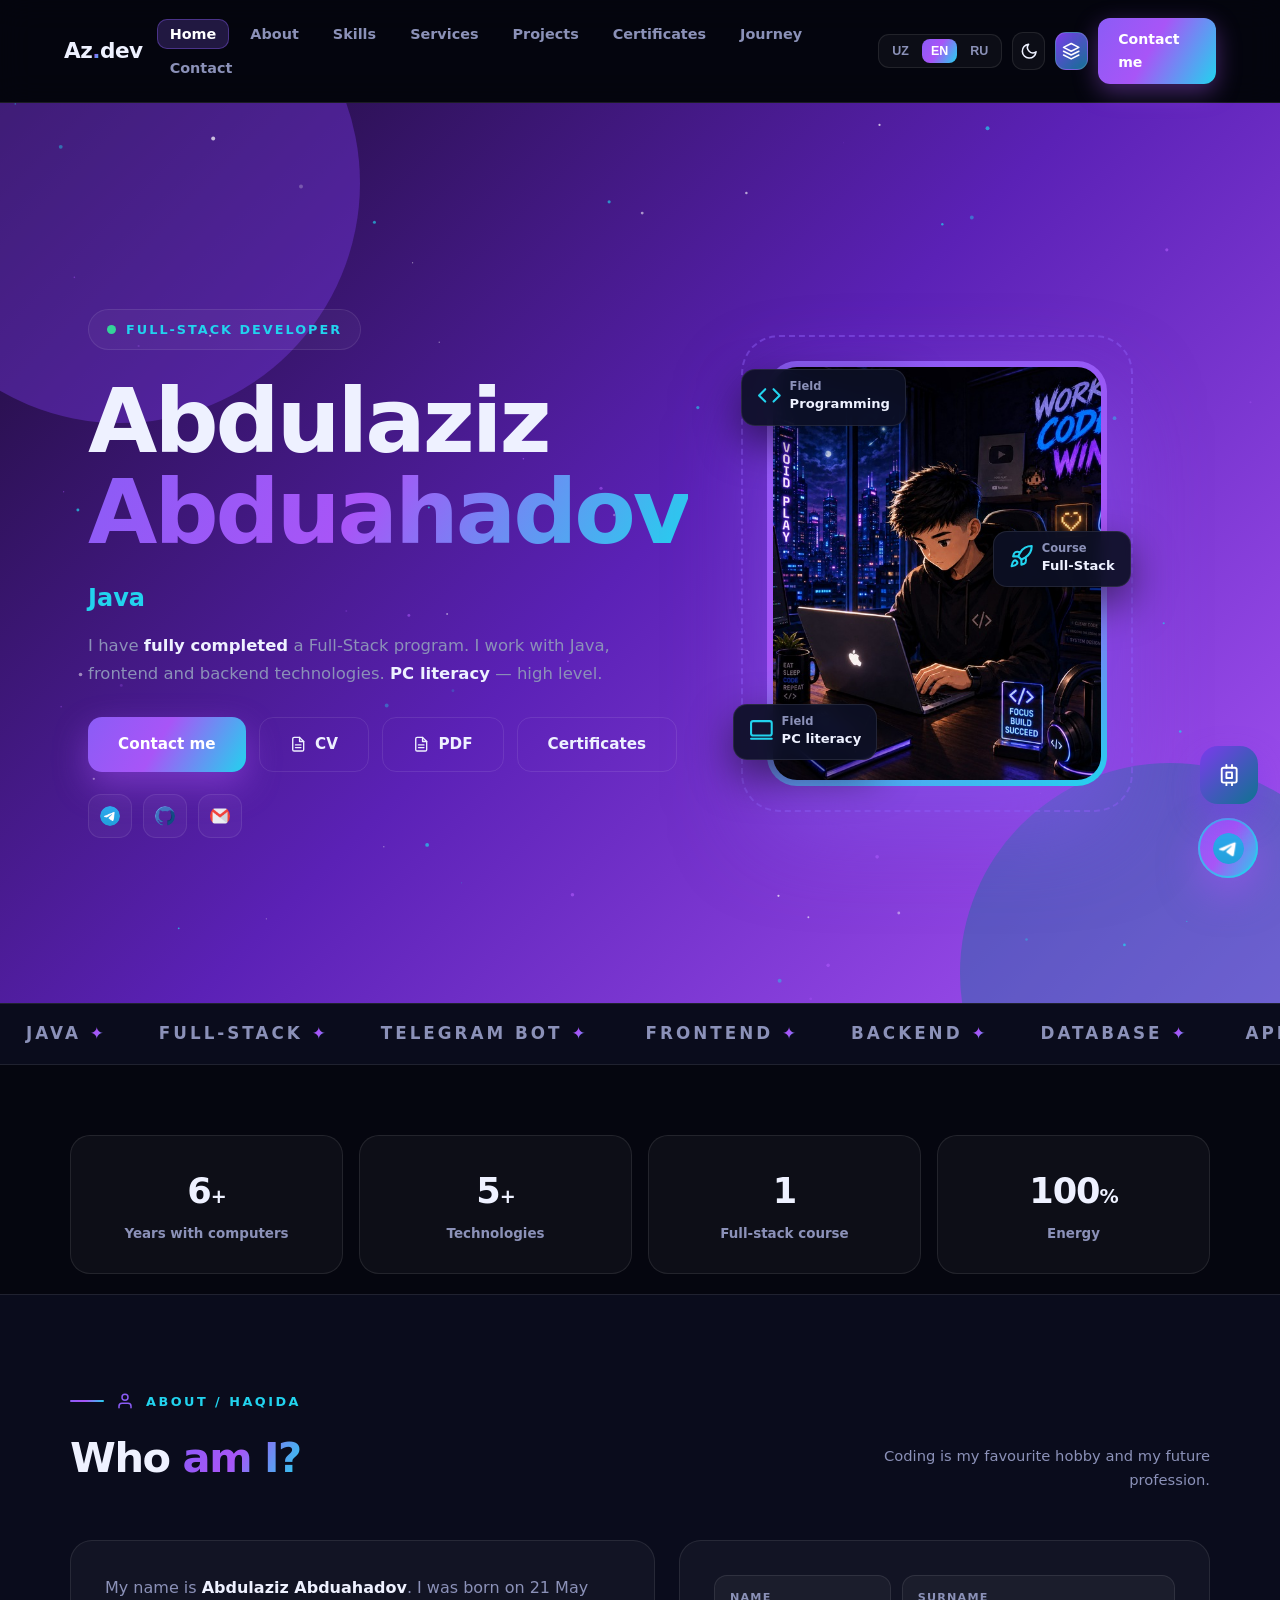
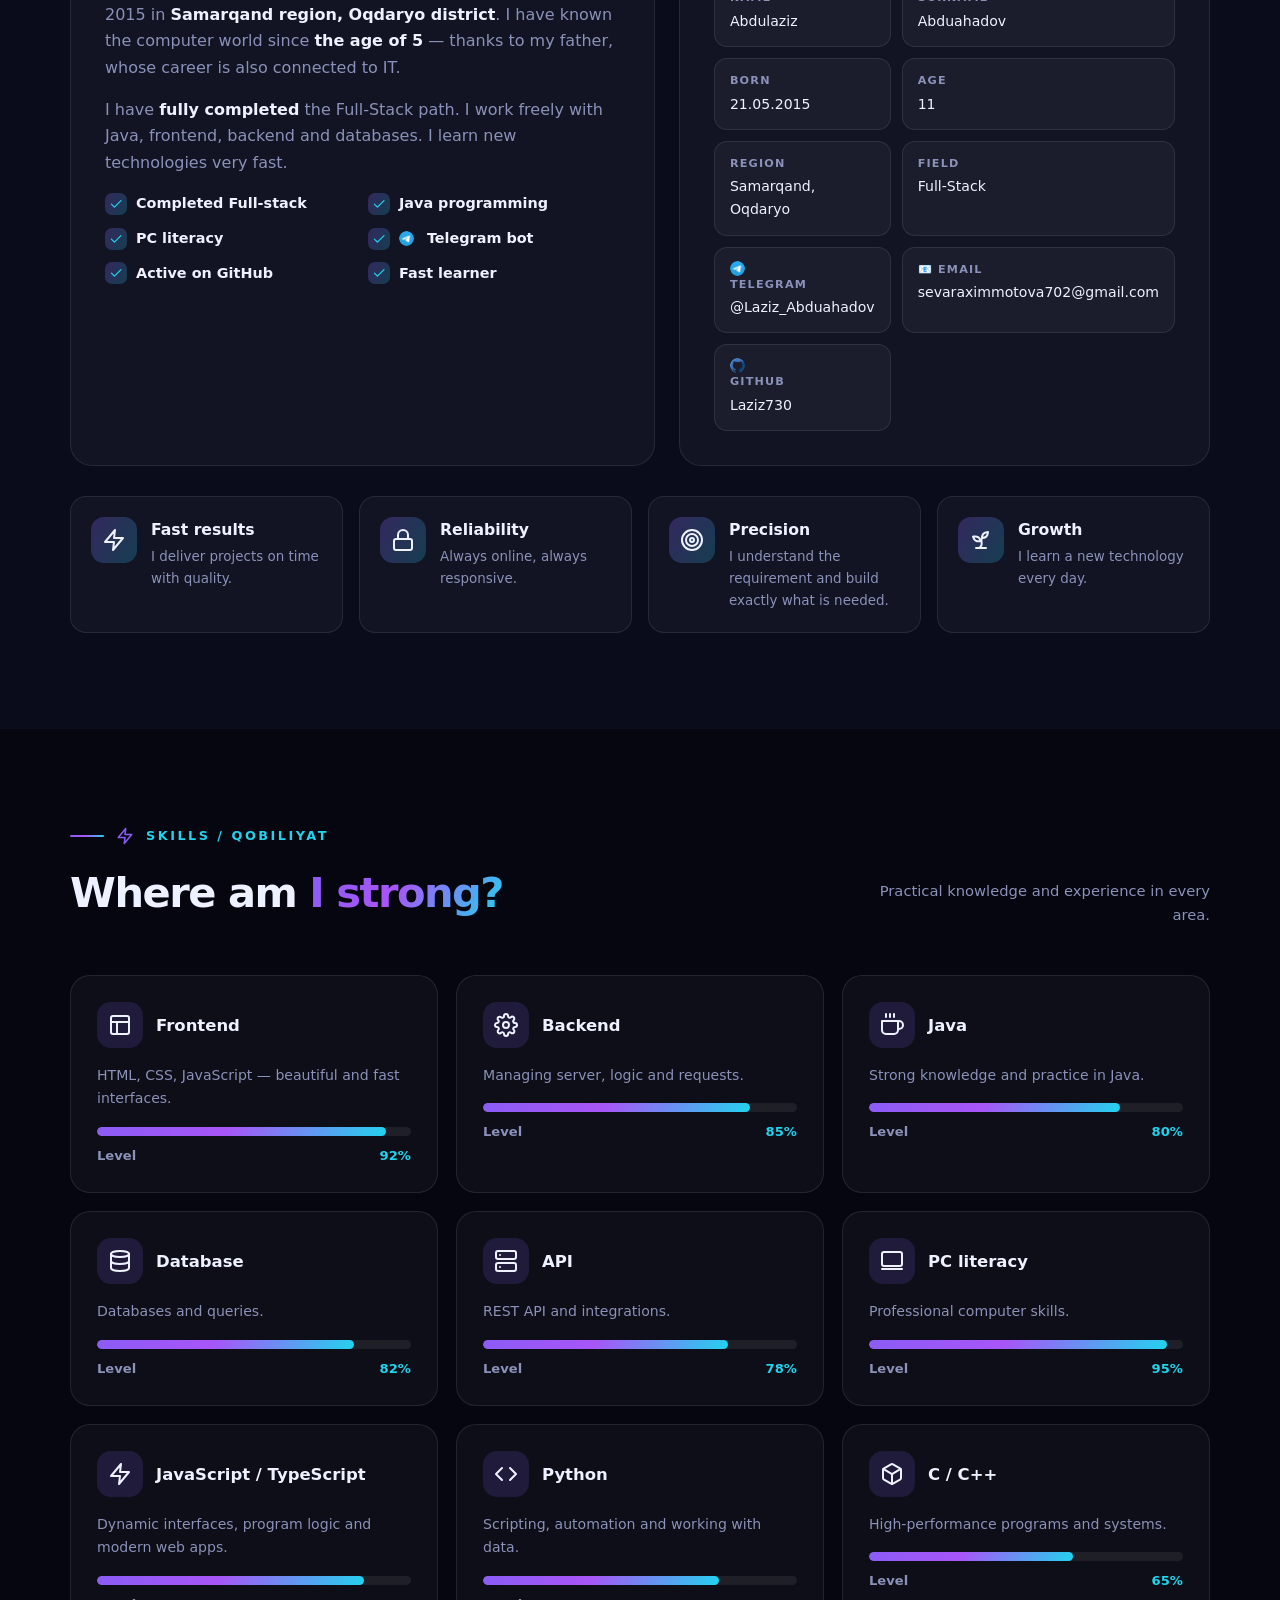
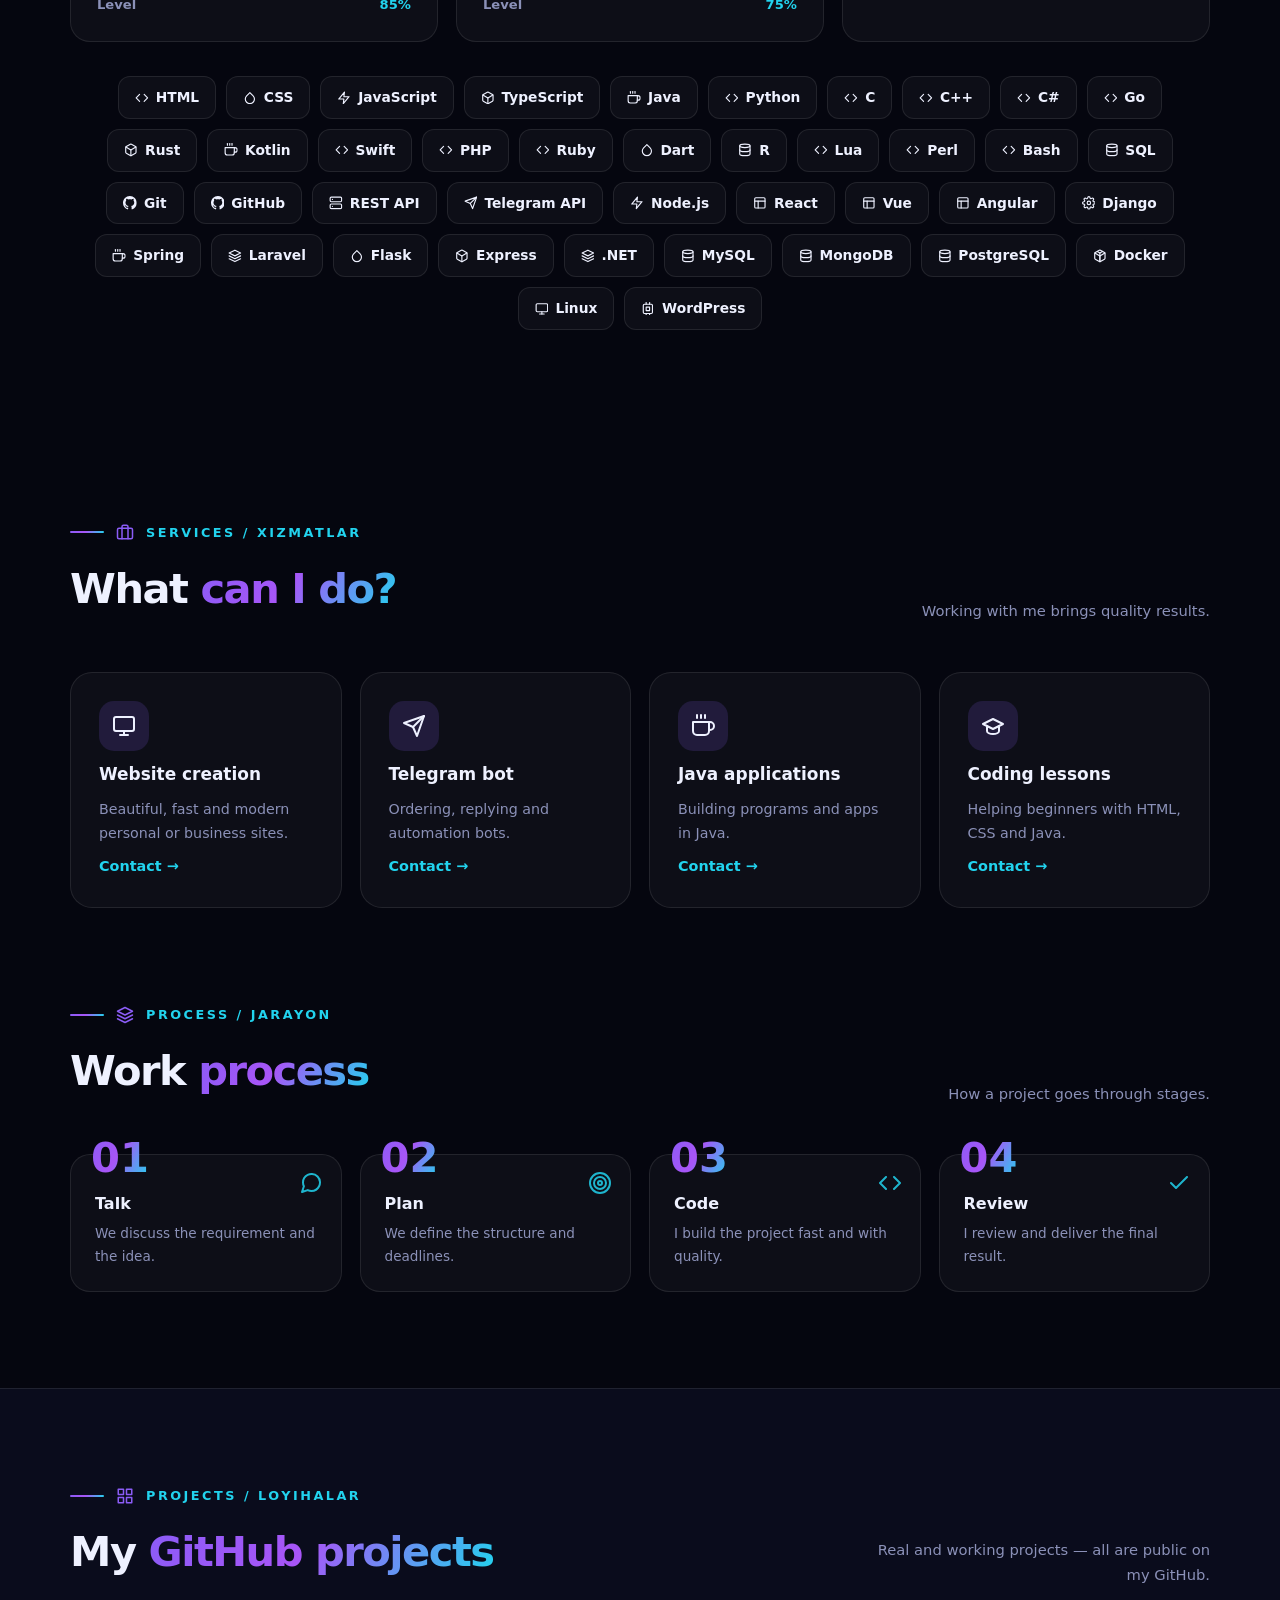
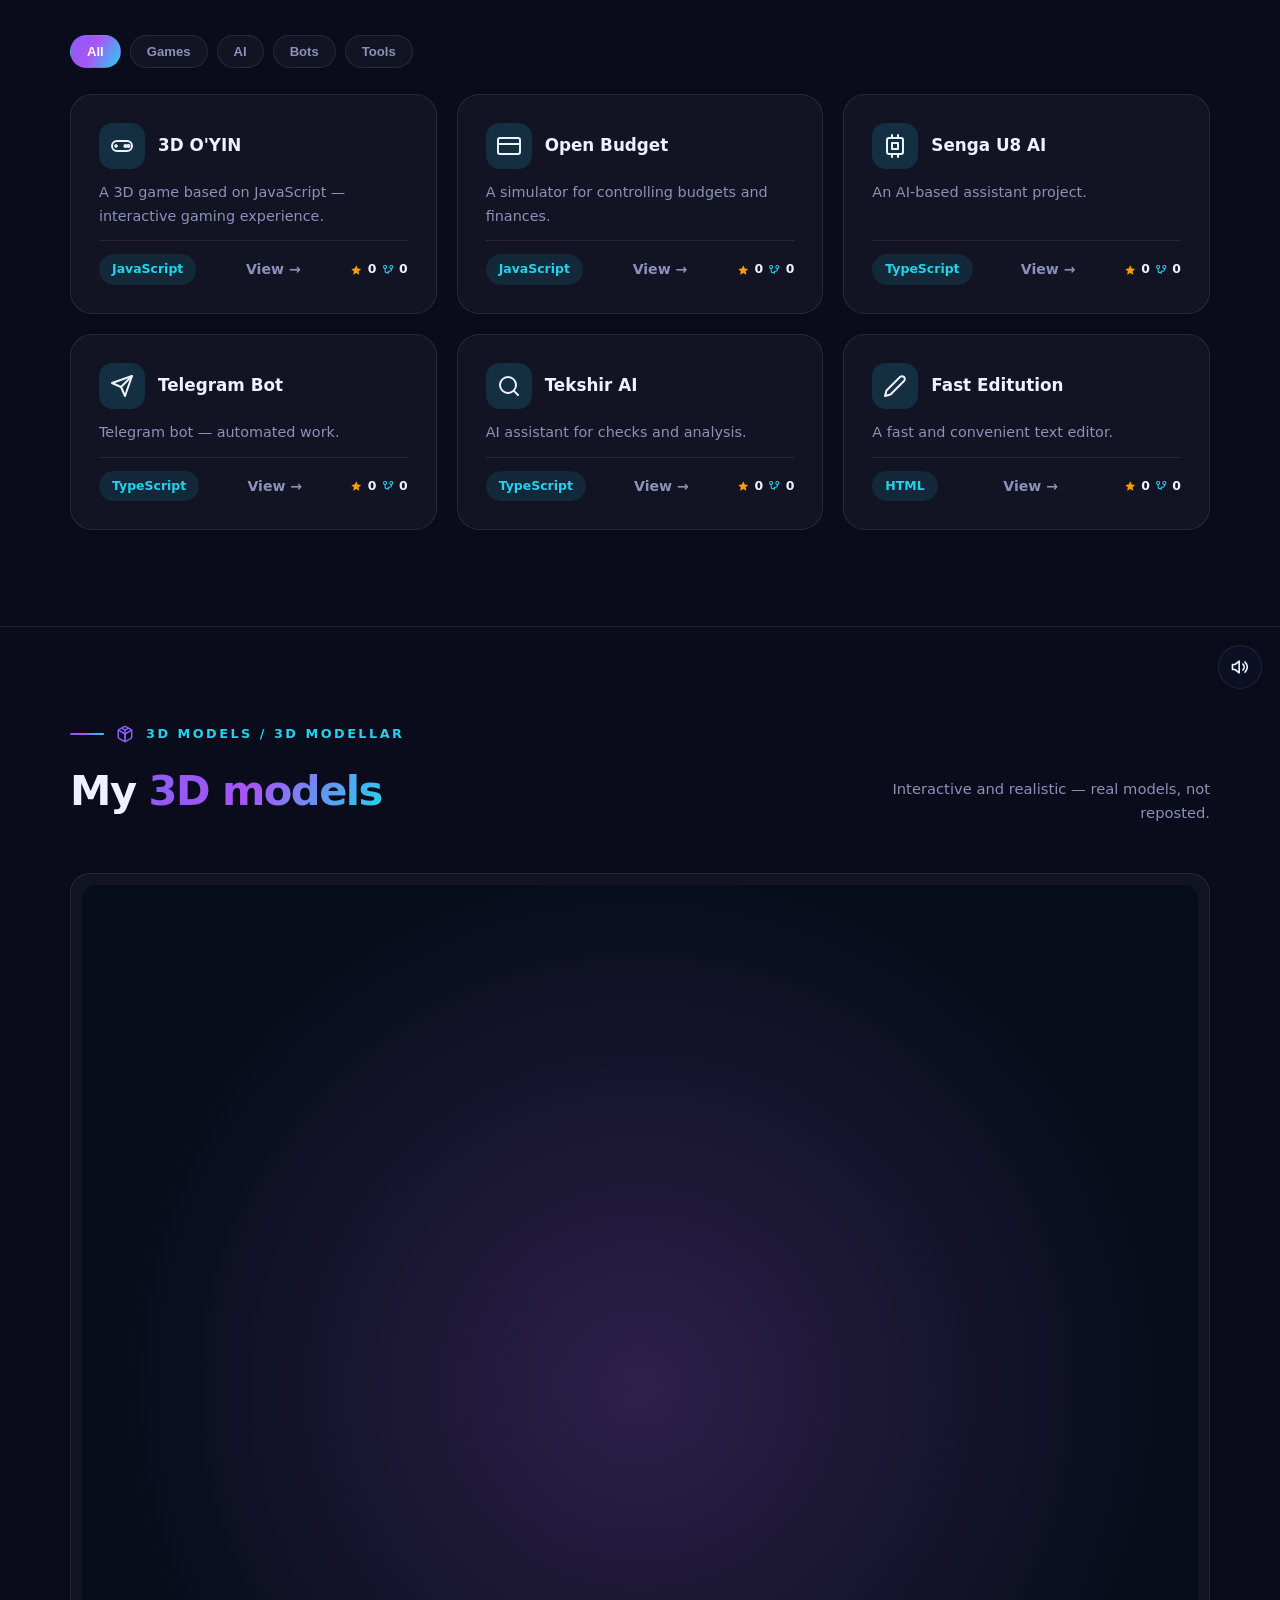
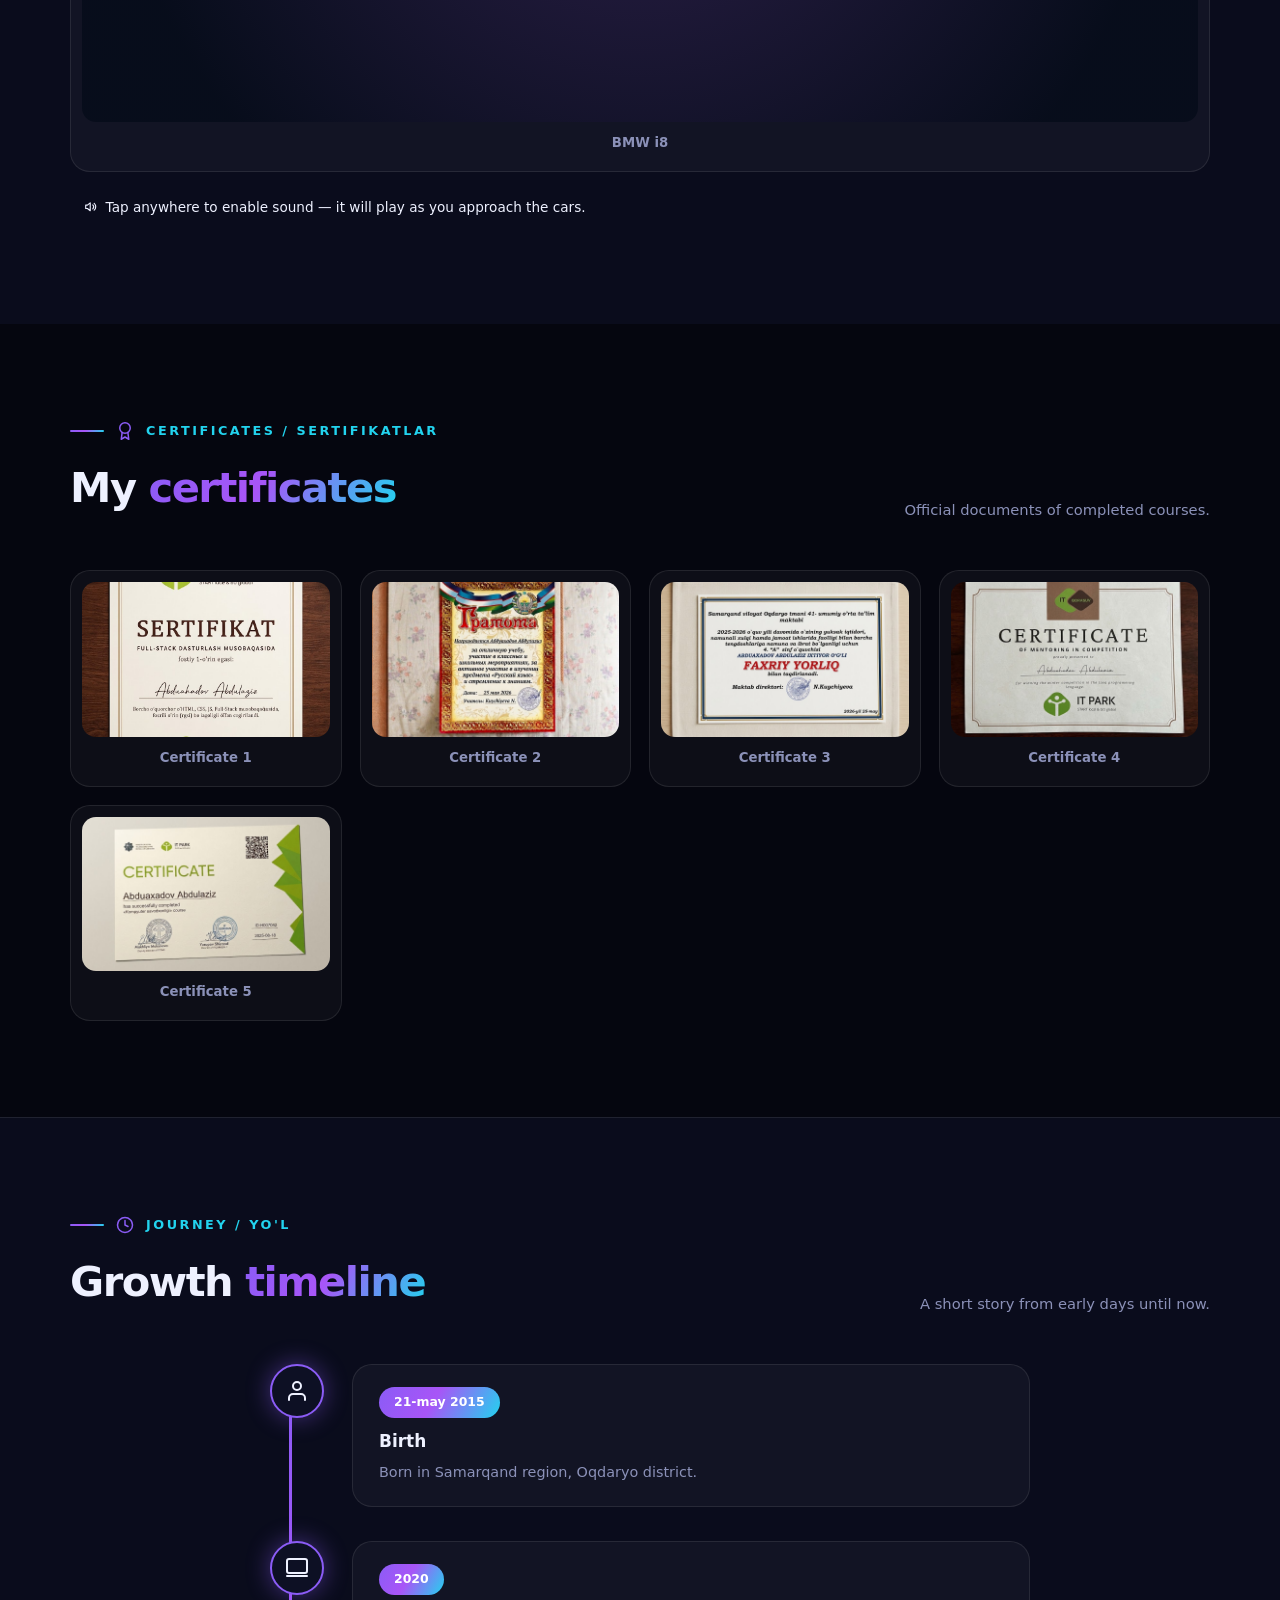
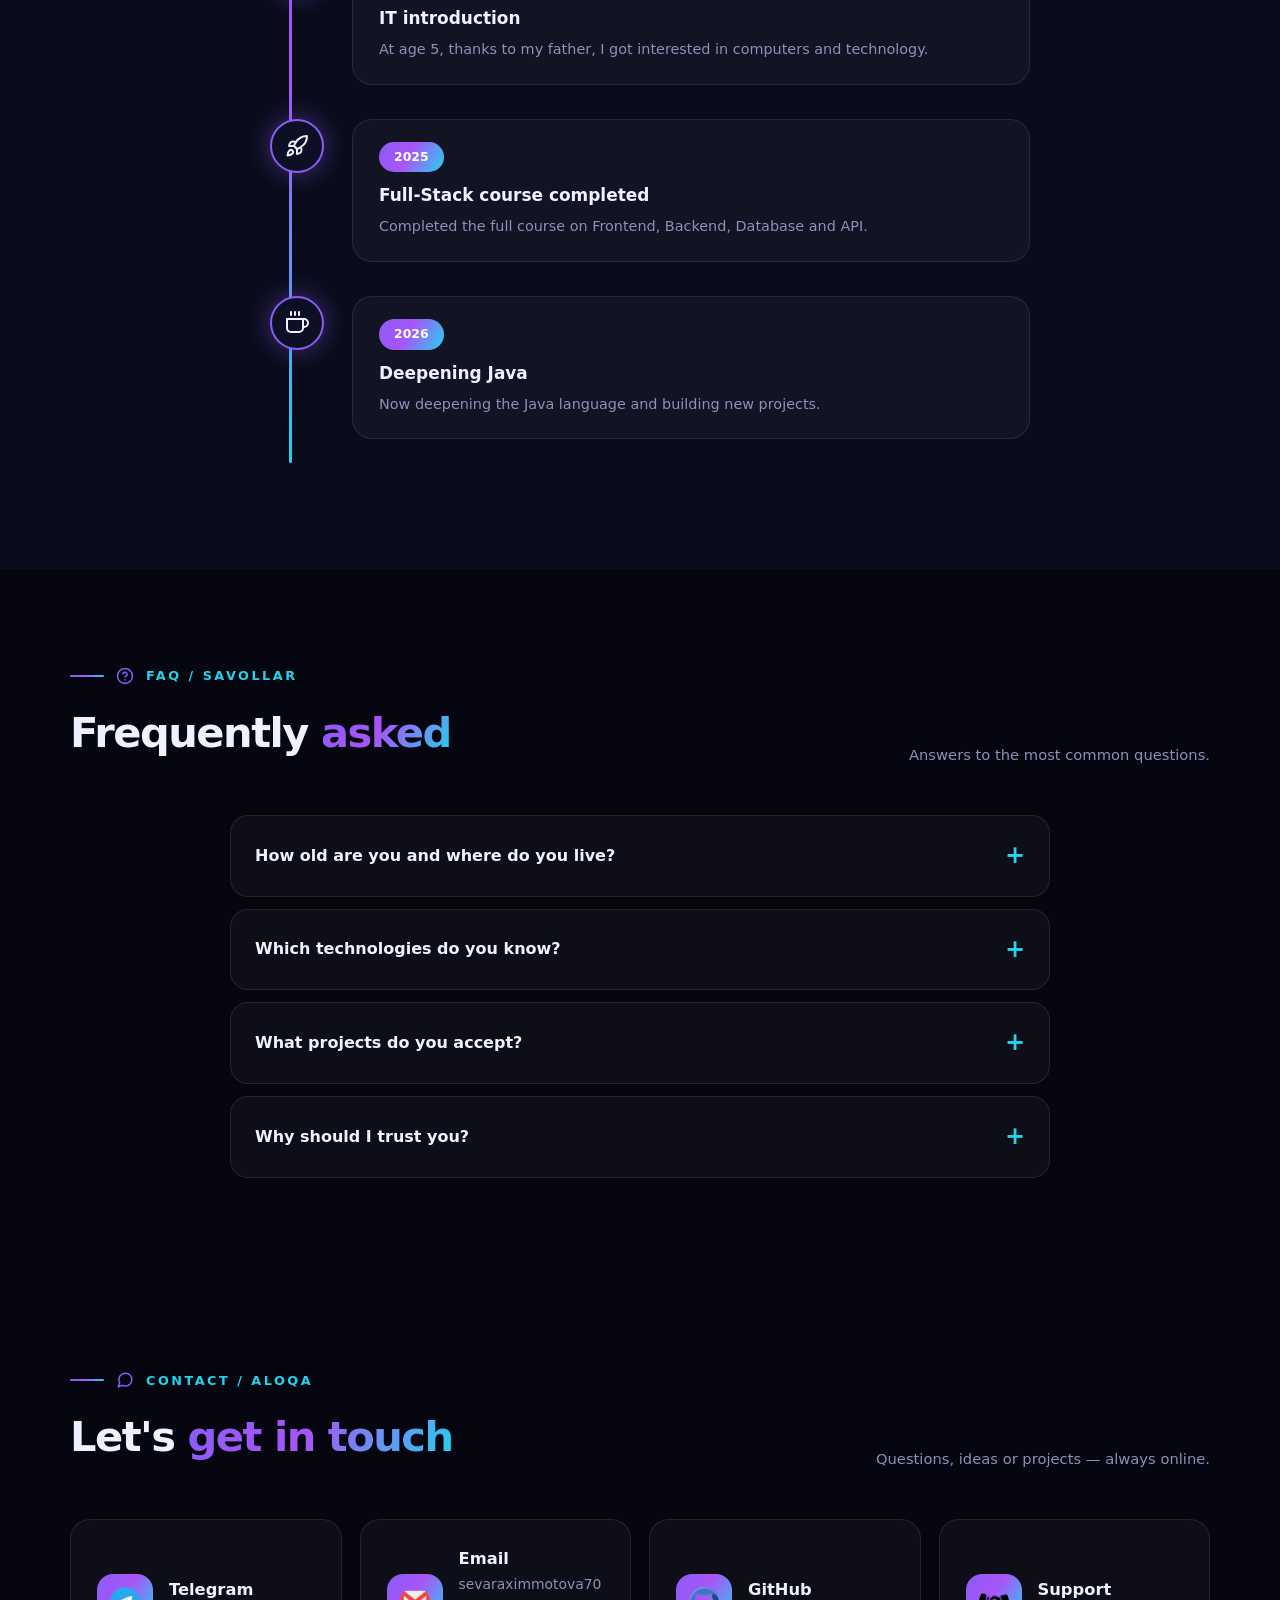
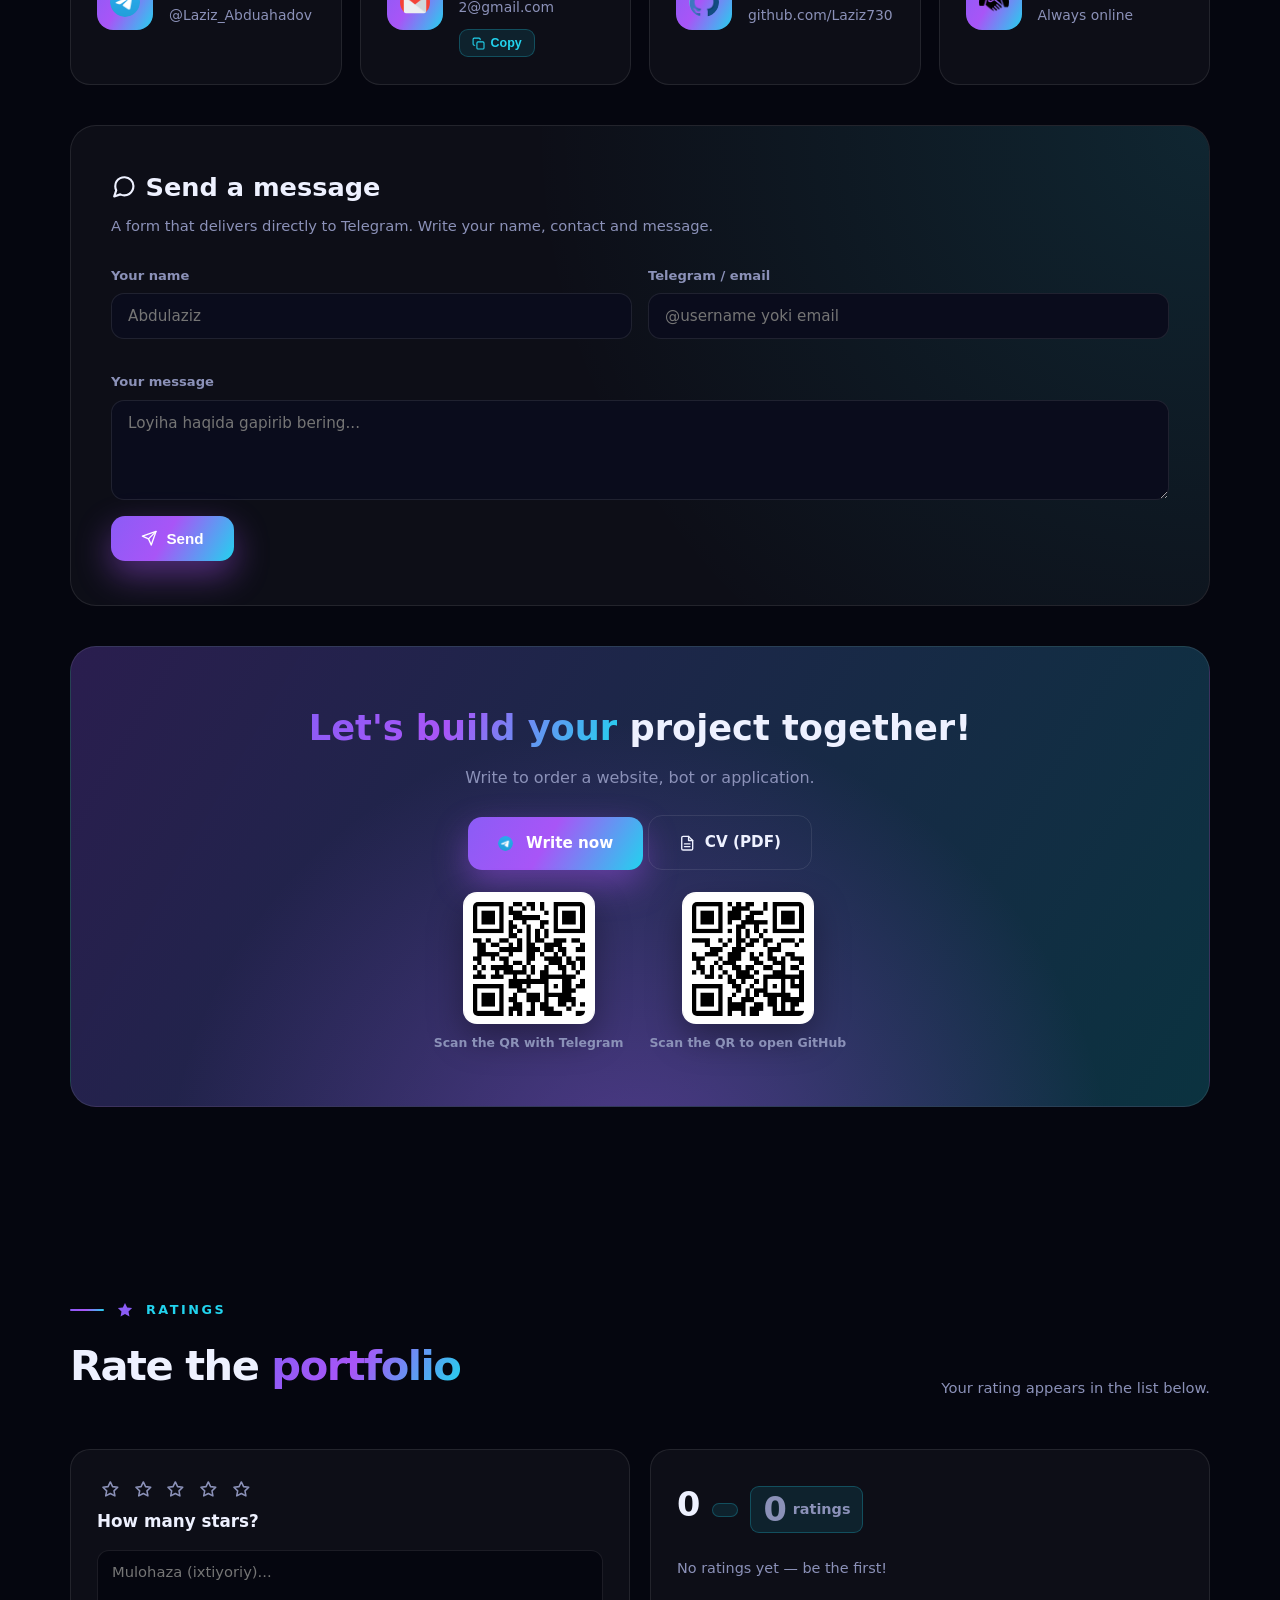
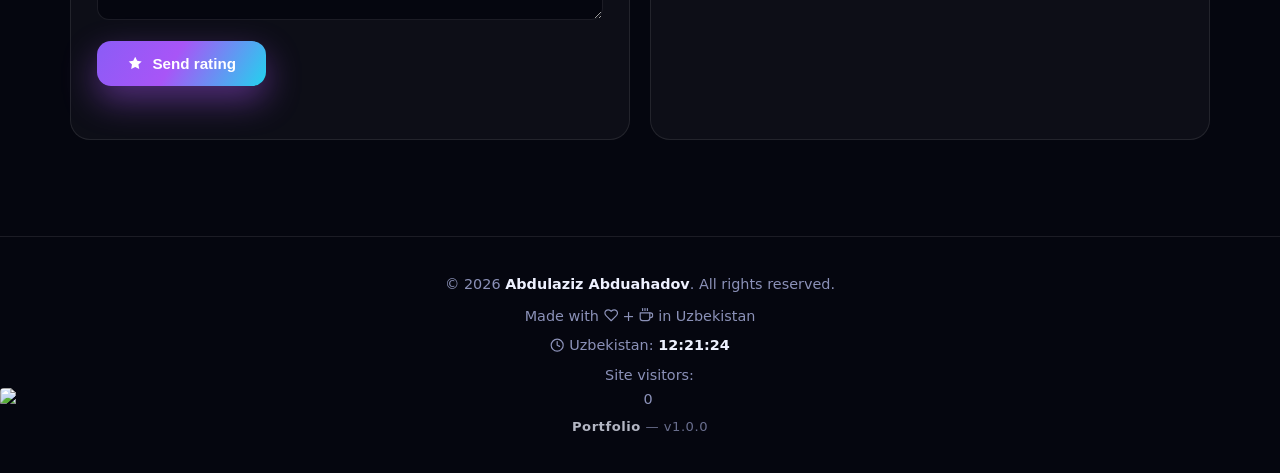
==== commit 1d150b0d: "SEO va tezlik yaxshilandi: preconnect/dns-prefetch, LCP rasm preload, og:image o'lcham, JSON-LD keng" ====
--- a/index.html
+++ b/index.html
@@ -12,6 +12,20 @@
 <meta name="google-site-verification" content="h5o7ccfRNavNgrV-FAh4hW1JS2xKM1yXKlkWzuhQVac" />
 <link rel="canonical" href="https://abduahadov.wwwi.uz/" />
 
+<!-- Tezlik: tashqi ulanishlarni oldindan o'rnatish -->
+<link rel="preconnect" href="https://api.github.com" crossorigin />
+<link rel="preconnect" href="https://t.me" crossorigin />
+<link rel="preconnect" href="https://api.telegram.org" crossorigin />
+<link rel="preconnect" href="https://cdn.jsdelivr.net" crossorigin />
+<link rel="preconnect" href="https://hits.sh" crossorigin />
+<link rel="dns-prefetch" href="https://api.github.com" />
+<link rel="dns-prefetch" href="https://cdn.jsdelivr.net" />
+<link rel="dns-prefetch" href="https://t.me" />
+<link rel="dns-prefetch" href="https://api.telegram.org" />
+<link rel="dns-prefetch" href="https://hits.sh" />
+<link rel="preload" as="image" href="photo_2026-08-17_20-17-42.jpg" fetchpriority="high" />
+
+
 <!-- Open Graph -->
 <meta property="og:type" content="website" />
 <meta property="og:site_name" content="Abdulaziz Abduahadov" />
@@ -19,6 +33,9 @@
 <meta property="og:description" content="Java, Frontend, Backend, Telegram bot va Full-Stack yo'nalishida ishlaydigan yosh dasturchi. Samarqand, O'zbekiston." />
 <meta property="og:url" content="https://abduahadov.wwwi.uz/" />
 <meta property="og:image" content="https://abduahadov.wwwi.uz/photo_2026-08-17_20-17-42.jpg" />
+<meta property="og:image:width" content="640" />
+<meta property="og:image:height" content="640" />
+<meta property="og:image:alt" content="Abdulaziz Abduahadov — Full-Stack Developer" />
 
 <!-- Twitter -->
 <meta name="twitter:card" content="summary_large_image" />
@@ -27,6 +44,8 @@
 <meta name="twitter:image" content="https://abduahadov.wwwi.uz/photo_2026-08-17_20-17-42.jpg" />
 
 <link rel="icon" type="image/svg+xml" href="favicon.svg" />
+<meta name="application-name" content="Abdulaziz Portfolio" />
+<meta name="format-detection" content="telephone=no" />
 
 <!-- Strukturali ma'lumot (Google Sergey uchun) -->
 <script type="application/ld+json">
@@ -37,7 +56,9 @@
   "url": "https://abduahadov.wwwi.uz/",
   "image": "https://abduahadov.wwwi.uz/photo_2026-08-17_20-17-42.jpg",
   "jobTitle": "Full-Stack Developer",
-  "knowsAbout": ["Java", "JavaScript", "TypeScript", "SQL", "REST API", "Telegram API", "HTML", "CSS"],
+  "description": "11 yoshli Full-Stack dasturchi. Java, Frontend, Backend, Node.js, SQL, Telegram bot, 3D (Three.js). Samarqand, O'zbekiston.",
+  "knowsAbout": ["Java", "JavaScript", "TypeScript", "SQL", "REST API", "Telegram API", "Node.js", "HTML", "CSS", "Three.js", "PWA"],
+  "knowsLanguage": ["uz", "ru", "en"],
   "sameAs": [
     "https://github.com/Laziz730",
     "https://t.me/Laziz_Abduahadov"
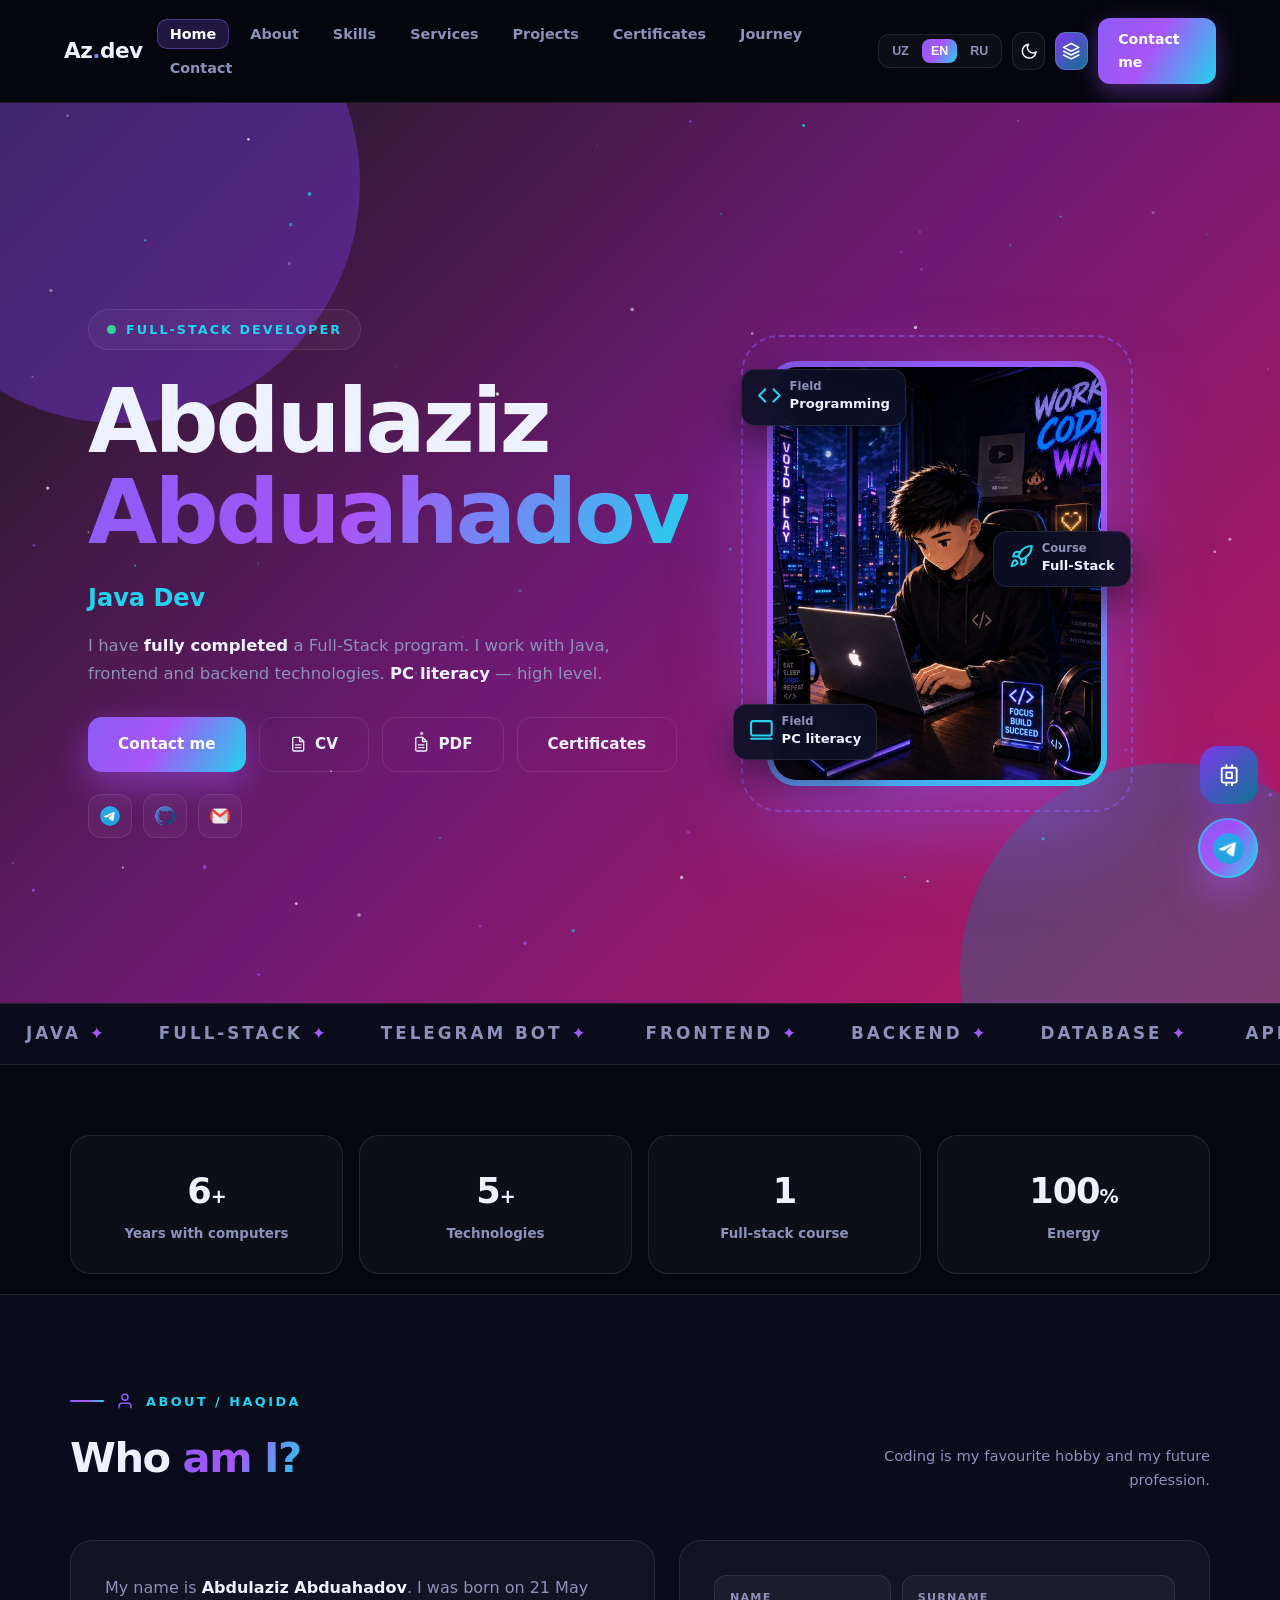
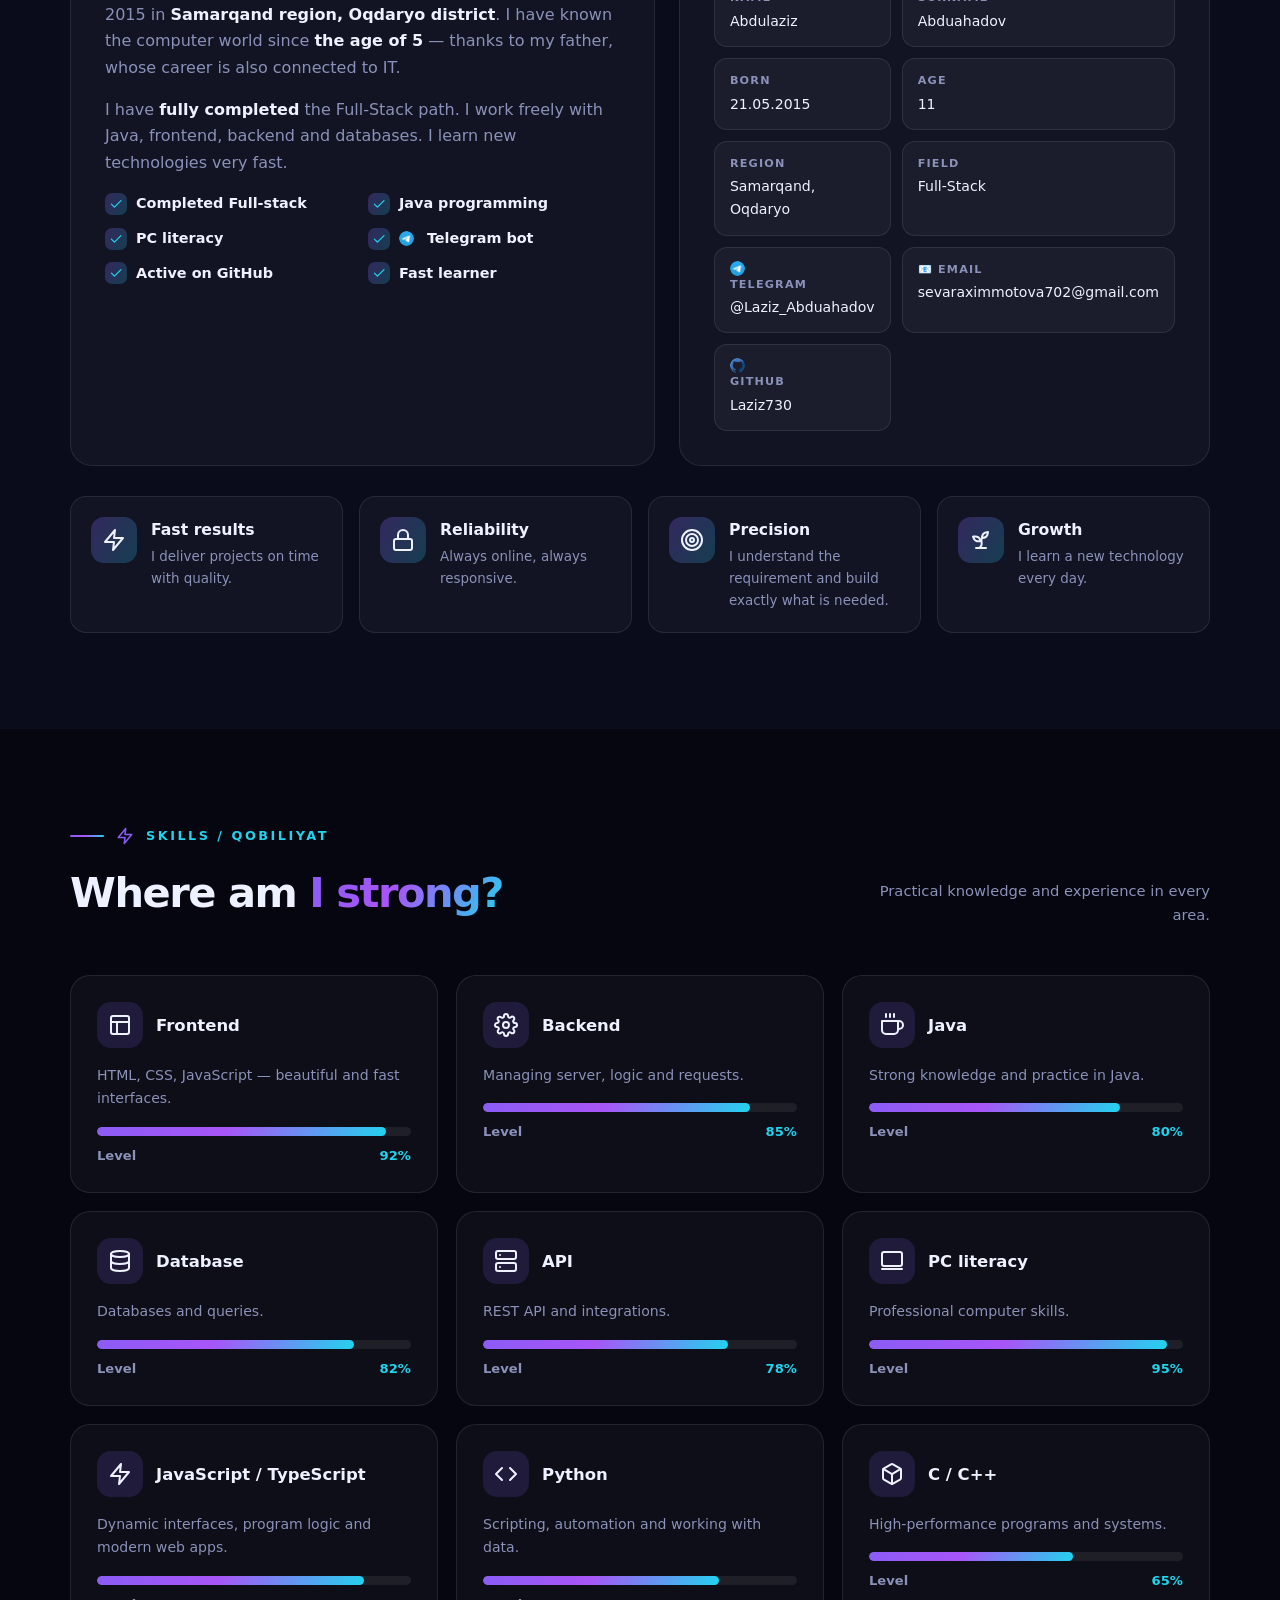
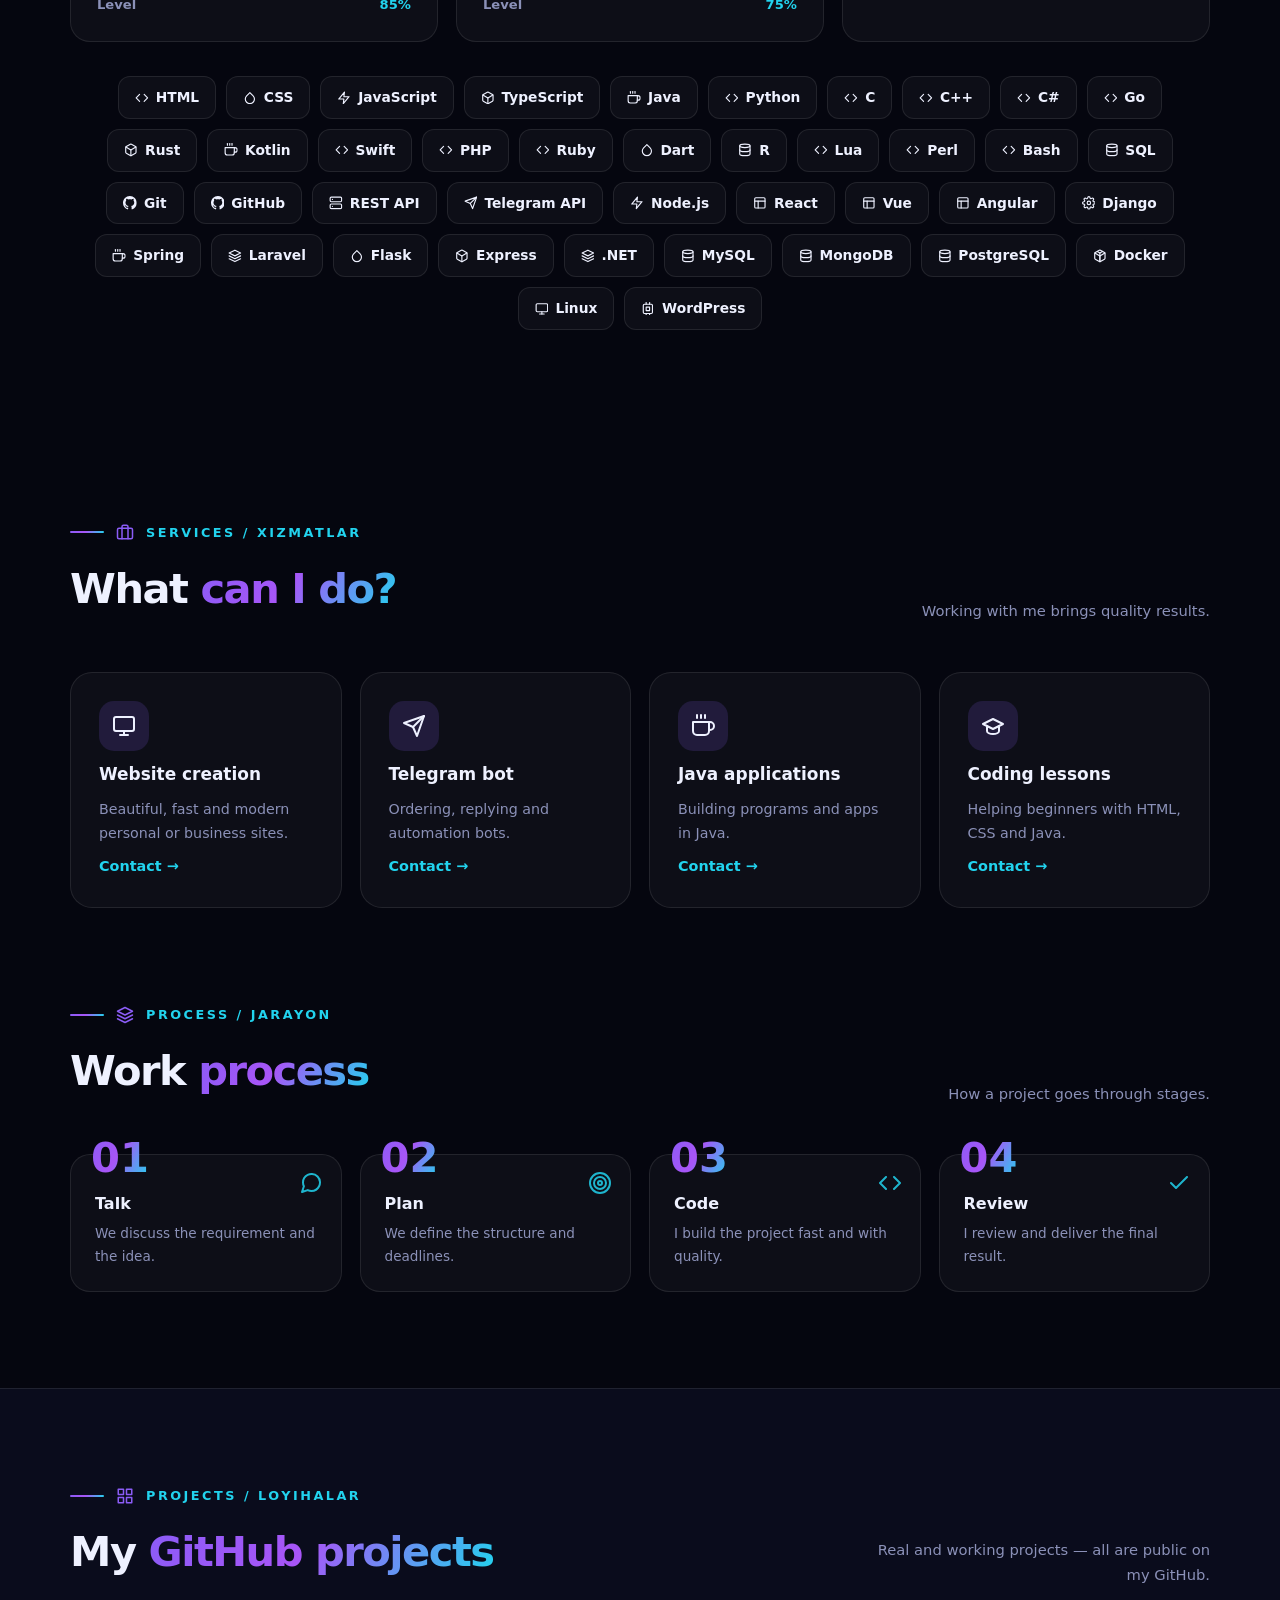
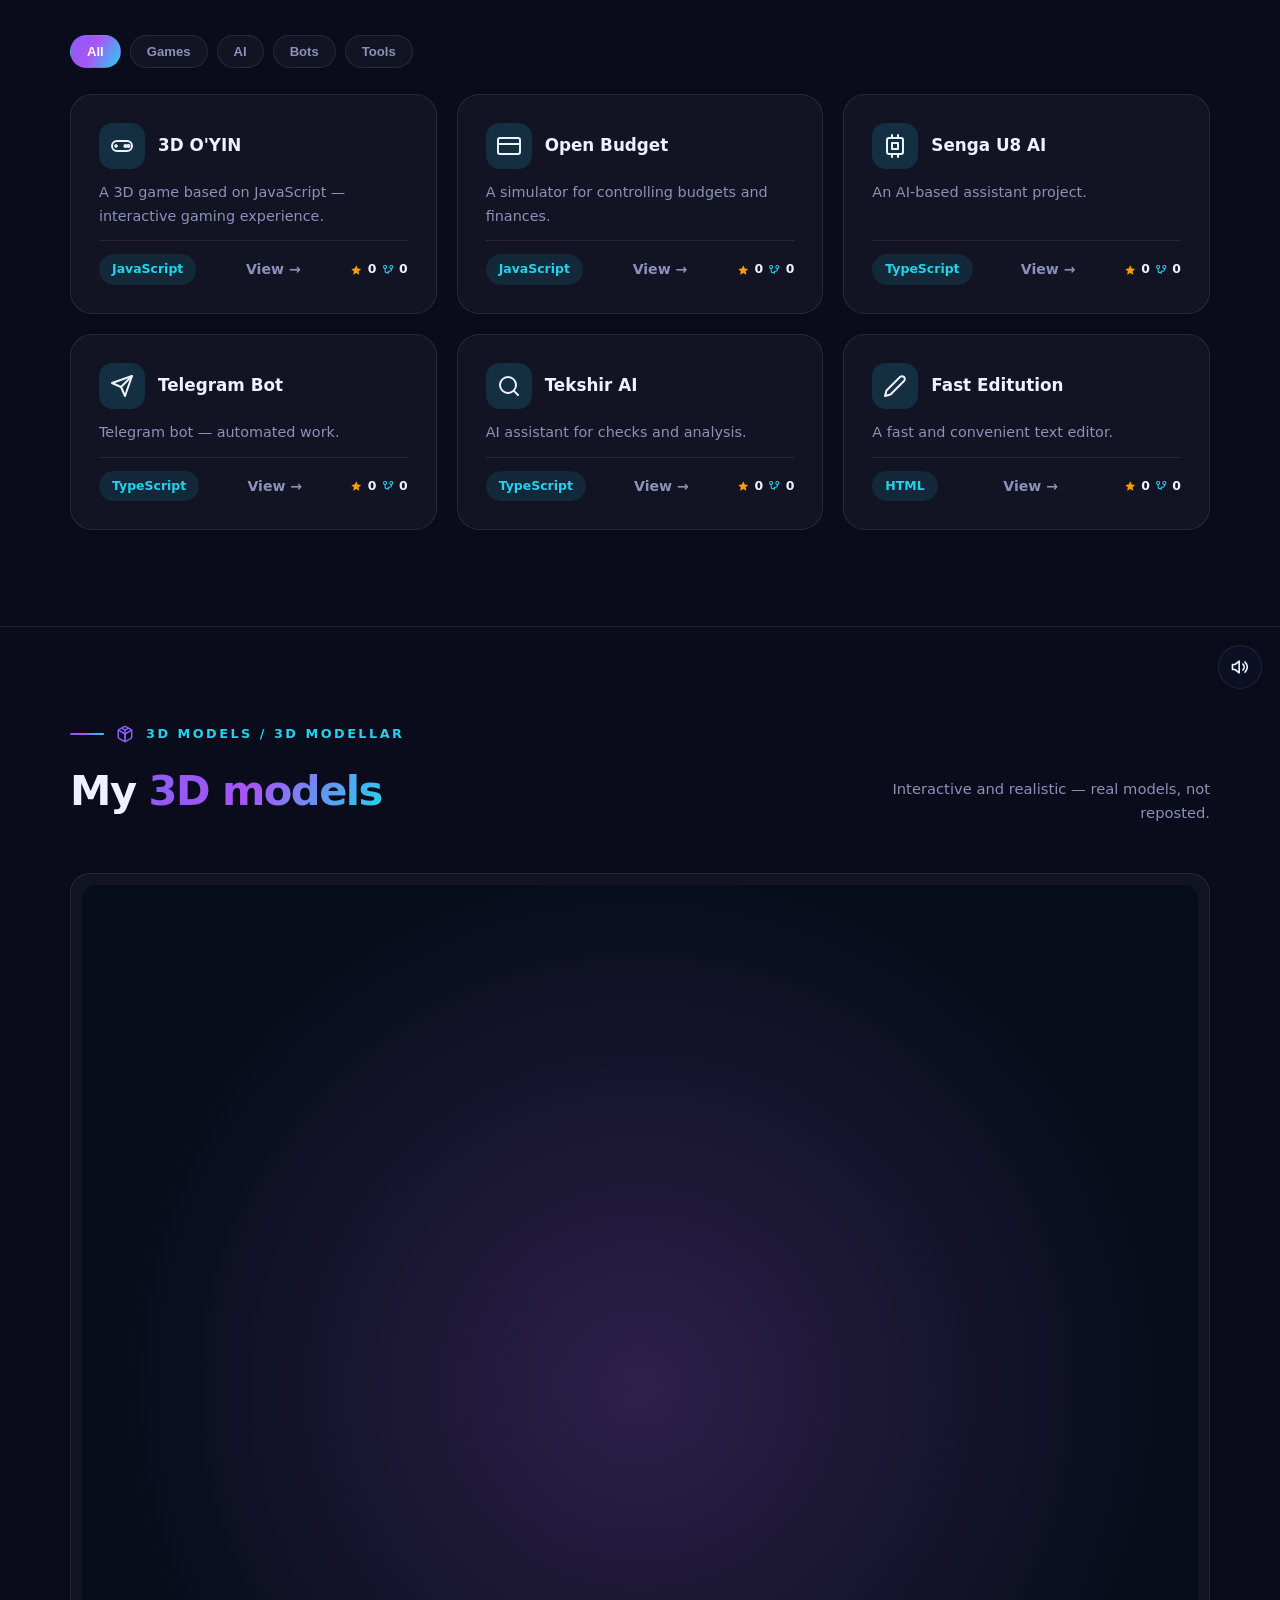
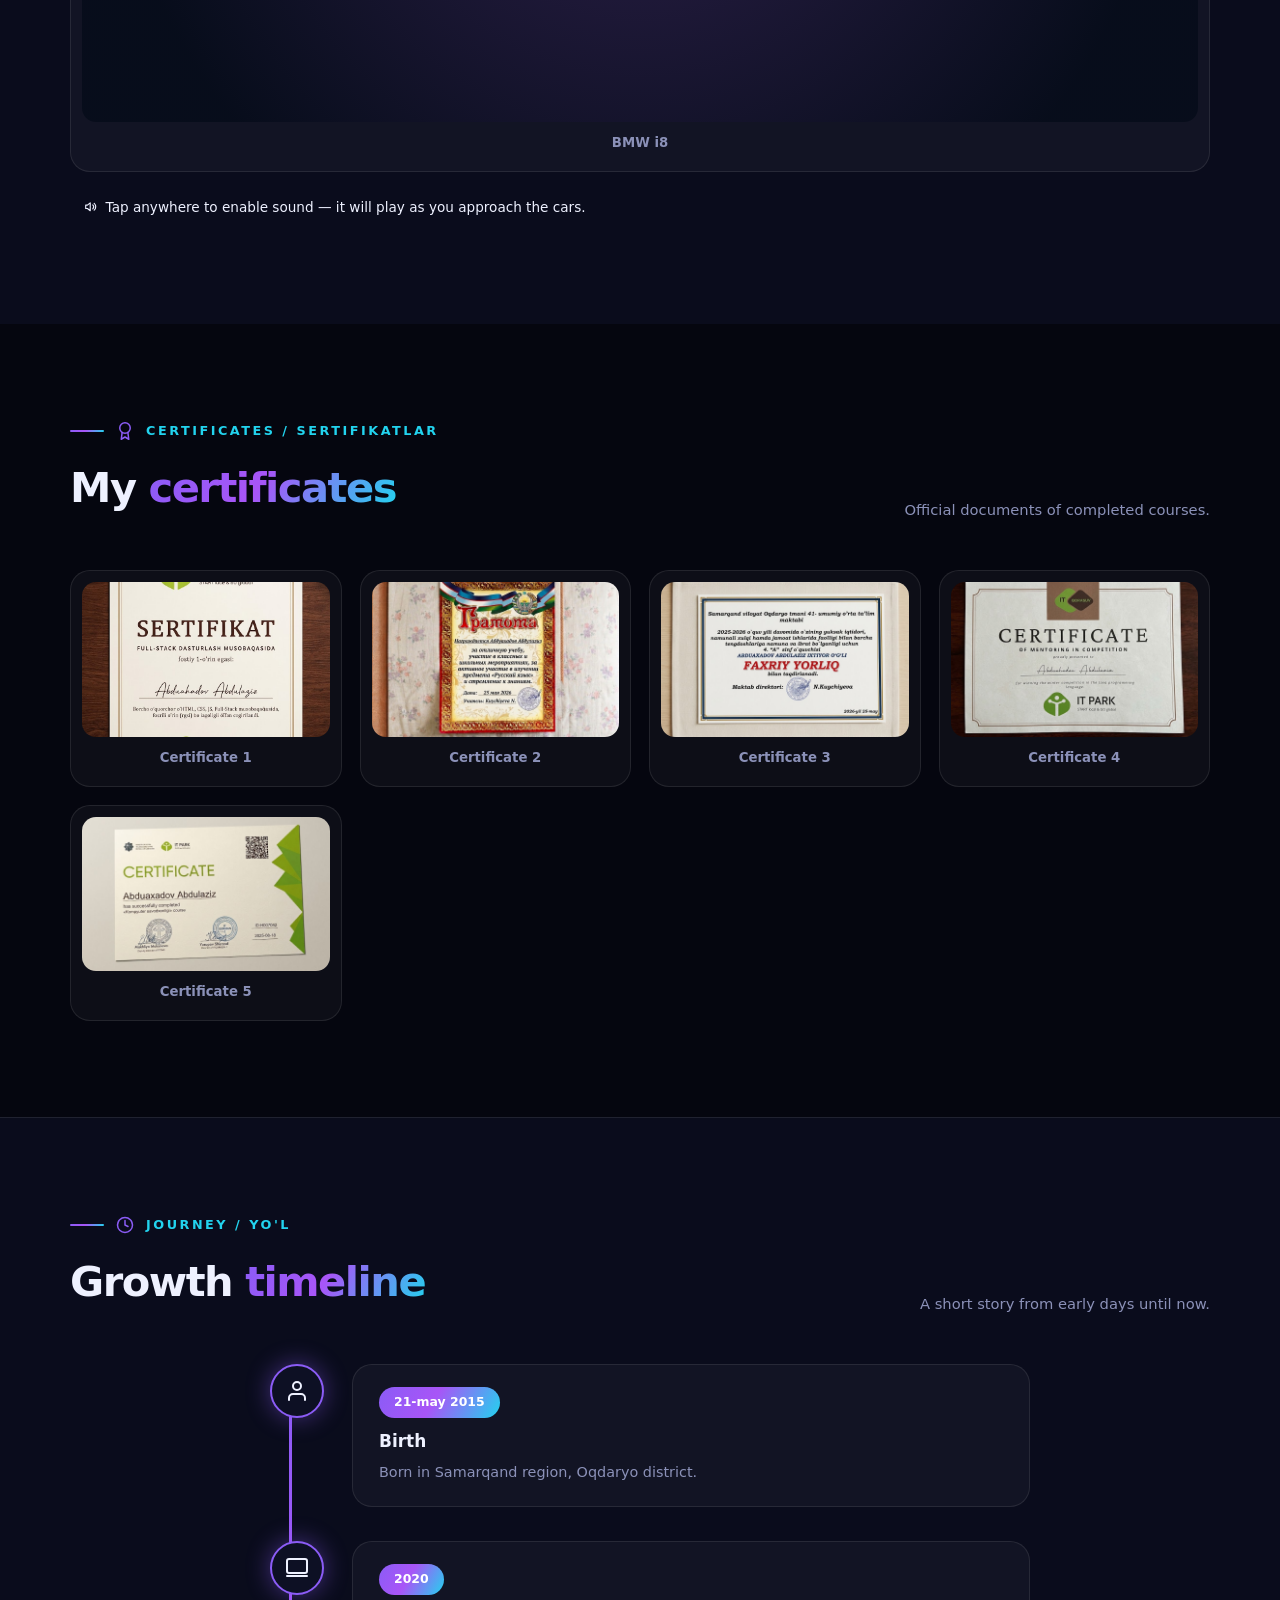
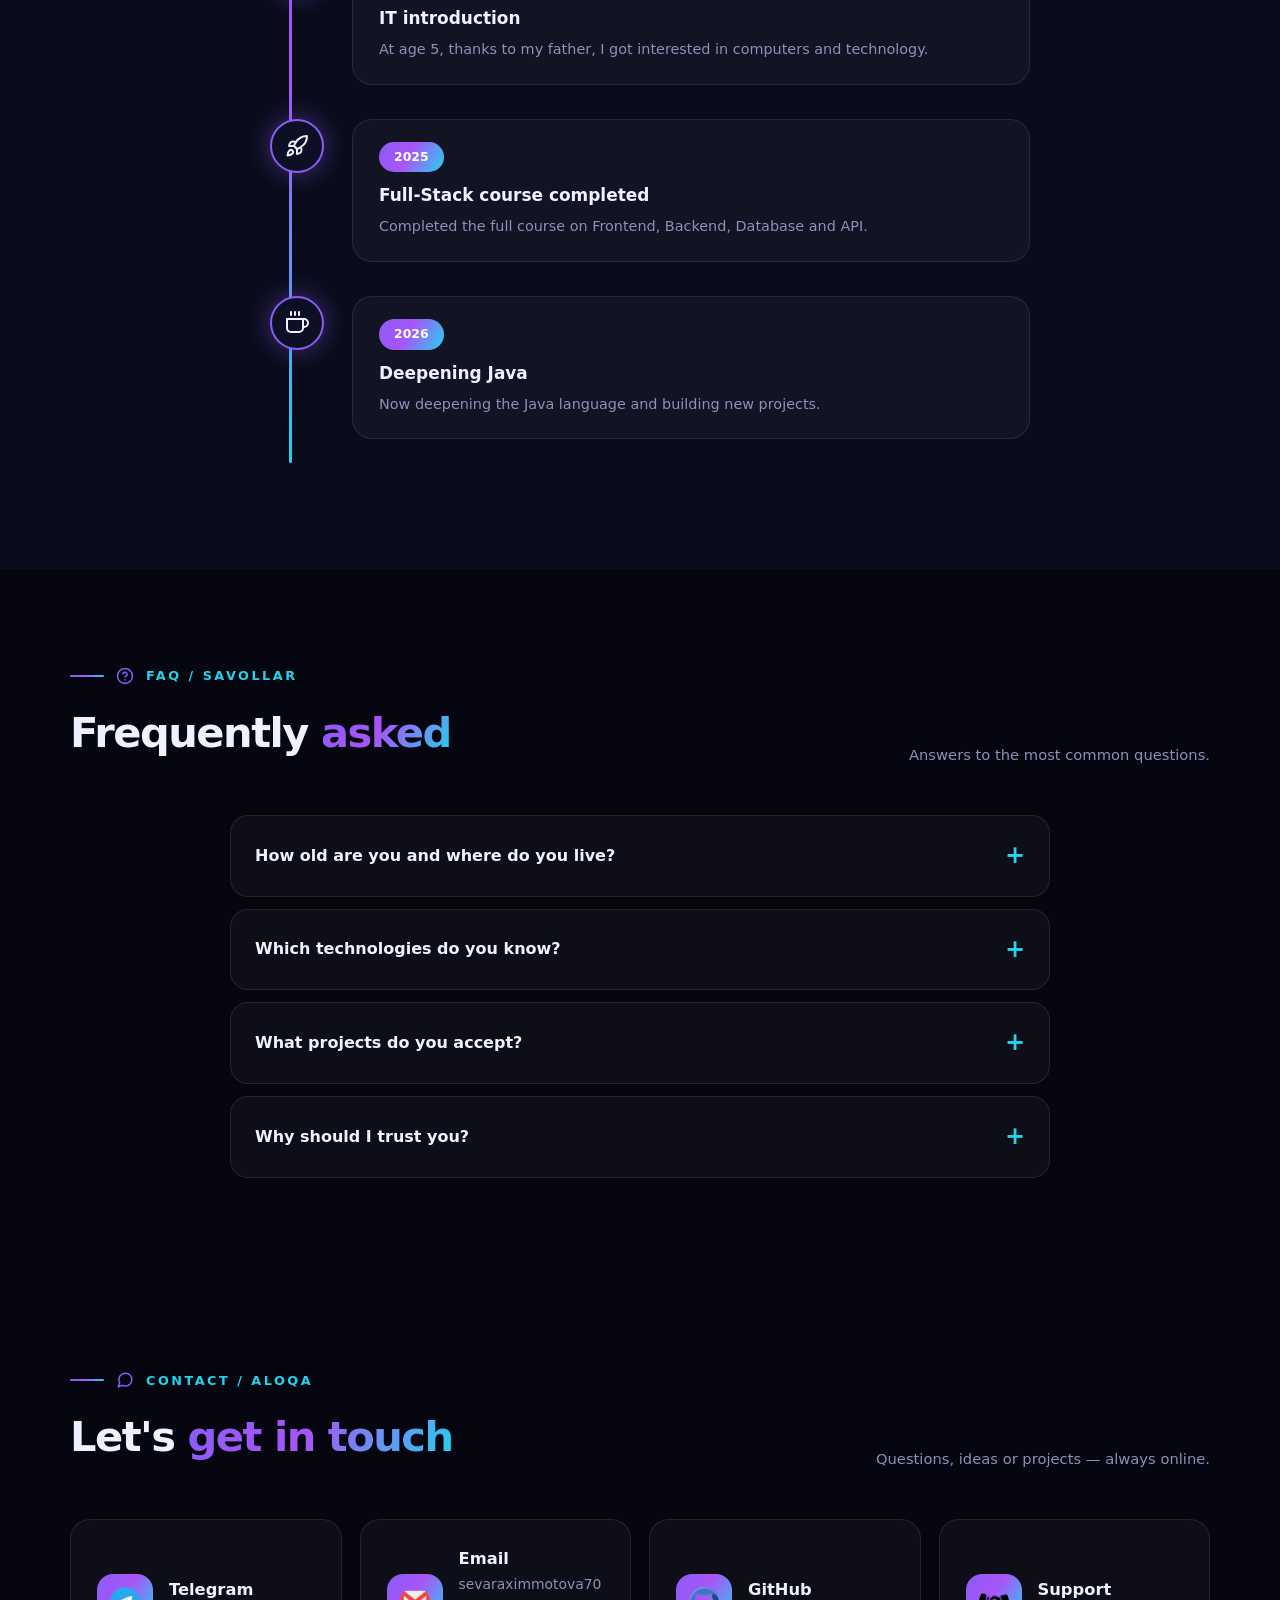
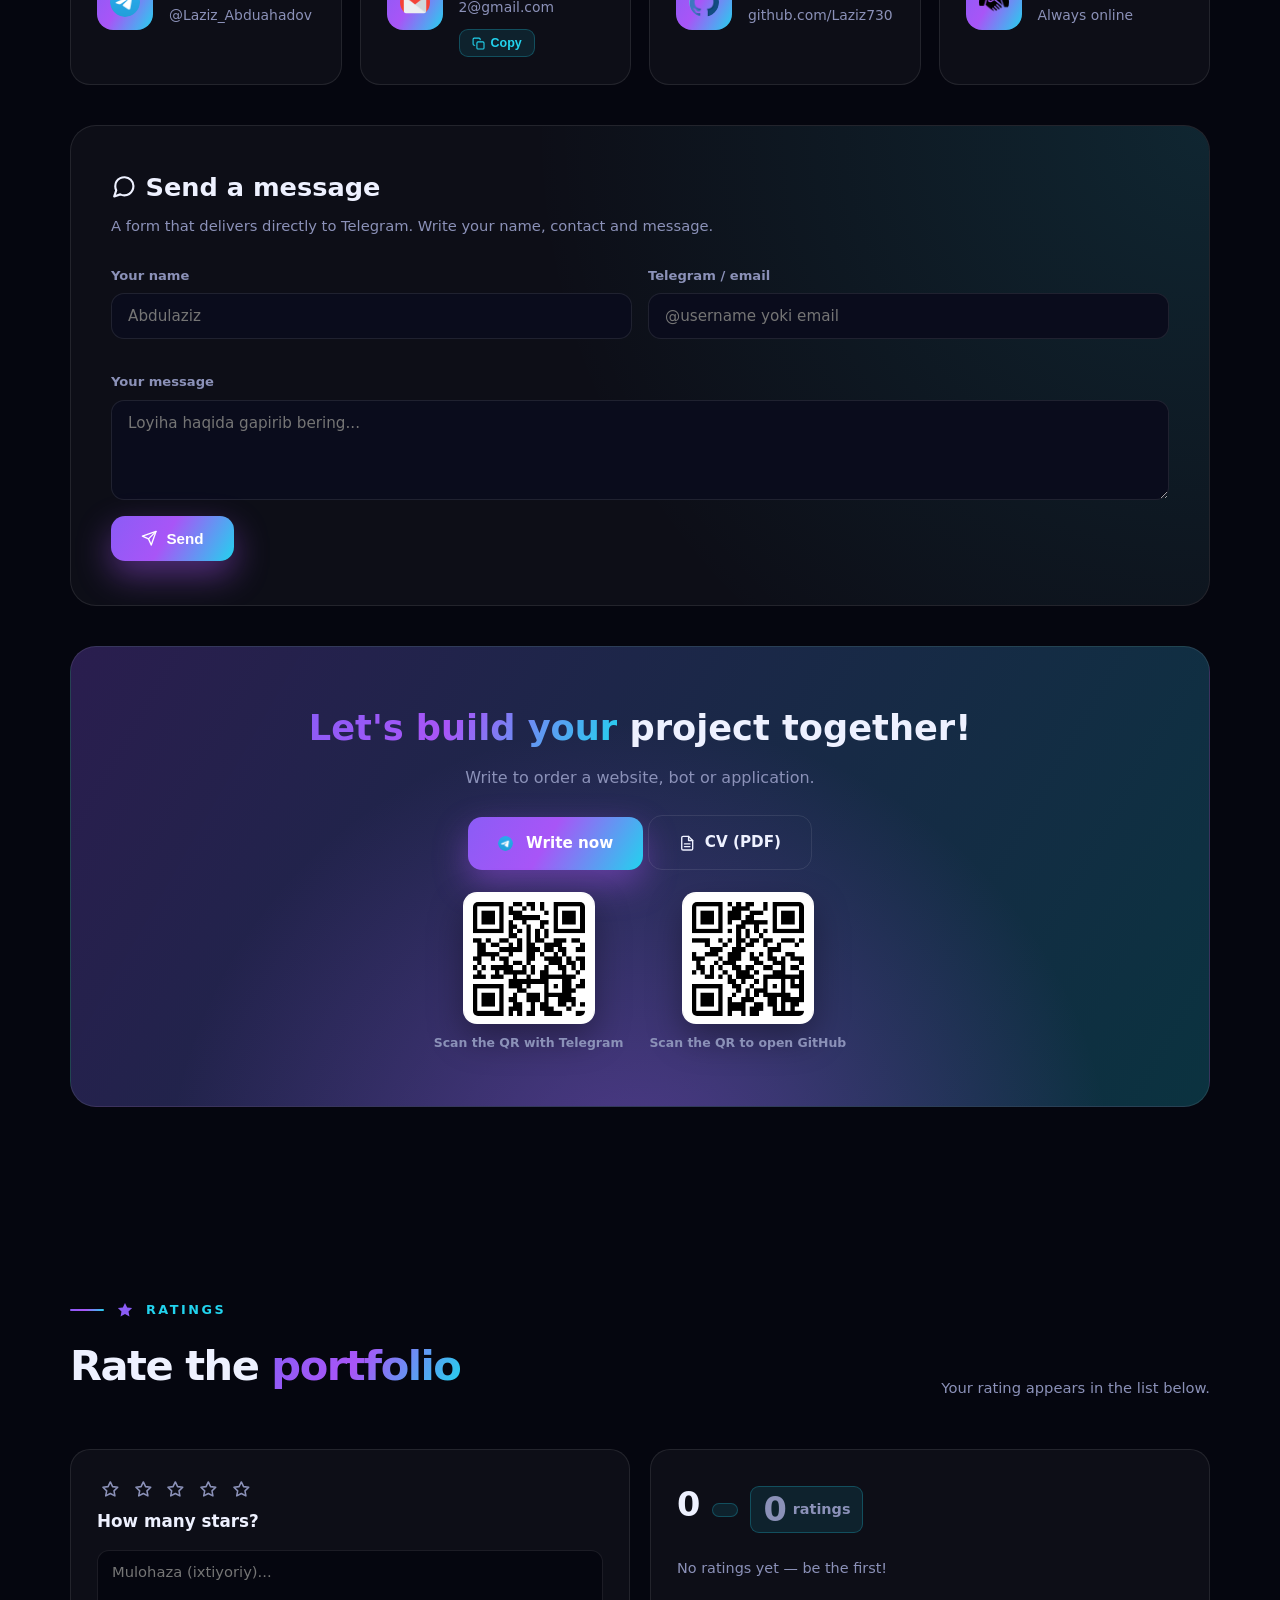
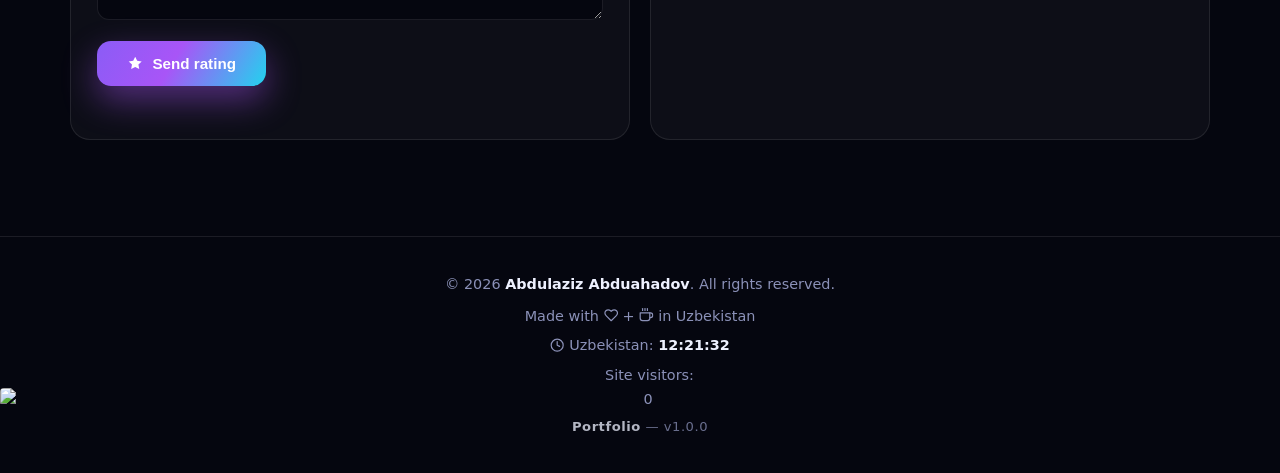
==== commit 4b0090df: "AI chat Gemini API'ga ulandi (api/gemini.js serverless, token env'da) + ovozli kirish (mikrofon) + b" ====
--- a/index.html
+++ b/index.html
@@ -565,6 +565,11 @@
   .ai-send .ic{width:1.1rem;height:1.1rem}
   .ai-send:hover{opacity:.85}
   .ai-typing{color:var(--muted);font-style:italic;font-size:.82rem}
+  .ai-mic{width:40px;height:40px;border-radius:12px;border:1px solid rgba(124,58,237,.5);background:var(--bg2);color:#7c3aed;cursor:pointer;display:flex;align-items:center;justify-content:center;transition:transform .15s}
+  .ai-mic .ic{width:1.1rem;height:1.1rem}
+  .ai-mic:hover{background:#7c3aed;color:#fff}
+  .ai-mic.rec{background:#dc2626;color:#fff;animation:fabPulse 1.4s infinite}
+
 
 
   .to-top{position:fixed;left:22px;bottom:22px;width:48px;height:48px;border-radius:14px;z-index:70;border:1px solid var(--line);
@@ -1196,6 +1201,7 @@
   </div>
   <div class="ai-input-line">
     <input type="text" id="aiInput" placeholder="Savolingizni yozing..." autocomplete="off" aria-label="AI savol" />
+    <button type="button" class="ai-mic" id="aiMic" aria-label="Ovozli kirish"><svg class="ic" aria-hidden="true"><use href="#i-snd"/></svg></button>
     <button type="button" class="ai-send" id="aiSend" aria-label="Yuborish"><svg class="ic" aria-hidden="true"><use href="#i-plane"/></svg></button>
   </div>
 </div>
@@ -2178,33 +2184,20 @@
 })();
 </script>
 <script>
-/* ===== AI YORDAMCHI CHAT (offline — portfolio haqida bilimlar) ===== */
+/* ===== AI YORDAMCHI CHAT (Gemini + ovozli kirish + bo'limga o'tish) ===== */
 (function () {
   var fab = document.getElementById("aiFab");
   var panel = document.getElementById("aiPanel");
   var bodyEl = document.getElementById("aiBody");
   var input = document.getElementById("aiInput");
   var send = document.getElementById("aiSend");
-
-  var KNOWLEDGE = [
-    { k: /salom|assalom|hey|hi(yo|)|privet/i, a: "Salom! Qanday yordam bera olaman? Abdulaziz, loyihalar yoki xizmatlar haqida so'rang." },
-    { k: /kim|isman|o'zing|who|about/i, a: "Abdulaziz Abduahadov — 11 yoshli Full-Stack dasturchi, Samarqand, Oqdaryo tumanidan. 2015-yil 21-mayda tug'ilgan." },
-    { k: /yosh|nech[ae]|age/i, a: "Abdulaziz 2015-yilda tug'ilgan — hozir 11 yoshda." },
-    { k: /skill|mahorat|bils[ae]n|know|qanday tillar/i, a: "Java, Frontend (HTML/CSS/JS), Backend, Node.js, SQL, PWA, Rate Limiting va 3D (Three.js). Shuningdek TypeScript, Python, C/C++/C#, Go." },
-    { k: /loyiha|project|loyihalar/i, a: "Loyihalari: 3D o'yin (Three.js), Open Budget Simulator, Senga U8 AI, Telegram bot, Tekshir AI, Fast Edicotion. Hammasi github.com/Laziz730 da." },
-    { k: /aloqa|bog'lan|contact|telegram|email|github/i, a: "Aloqa: Telegram @Laziz_Abduahadov, Email sevaraximmotova702@gmail.com, GitHub github.com/Laziz730." },
-    { k: /xizmat|buyurtma|service|ish|sayt/i, a: "Sayt, Telegram bot, backend, API va 3D loyihalar yaratib beraman. Buyurtma uchun Telegram orqali yozing: @Laziz_Abduahadov." },
-    { k: /rahmat|tashakkur|thanks/i, a: "Arzimaydi! Yana savolingiz bo'lsa, yozing. 😊" },
-    { k: /qanday(isiz|siz)|qales|yaqshimi|как|how are/i, a: "A'lo ishlayapman, rahmat! Sizga qanday yordam kerak?" },
-    { k: /(narx|baho|qancha|pul|price|cost)/i, a: "Loyiha narxi murakkabligiga bog'liq. Aniq narx va muddat uchun Telegram orqali bog'laning sir yozing." }
-  ];
-  var FALLBACK = "Kechirasiz, bu savolga hozircha aniq javobim yo'q. Batafsil ma'lumot uchun Telegram orqali yozing: @Laziz_Abduahadov.";
-
-  function answer(q) {
-    for (var i = 0; i < KNOWLEDGE.length; i++) {
-      if (KNOWLEDGE[i].k.test(q)) return KNOWLEDGE[i].a;
-    }
-    return FALLBACK;
+  var mic = null;
+
+  function scrollToSection(id) {
+    var el = document.getElementById(id);
+    if (!el) return;
+    el.scrollIntoView({ behavior: "smooth", block: "start" });
+    try { history.replaceState(null, "", "#" + id); } catch (e) {}
   }
 
   function addMsg(text, who) {
@@ -2216,27 +2209,93 @@
     return d;
   }
 
-  function openPanel() { panel.hidden = false; input.focus(); }
-  function closePanel() { panel.hidden = true; }
-
-  fab.addEventListener("click", function () { if (panel.hidden) openPanel(); else closePanel(); });
-  document.getElementById("aiX").addEventListener("click", closePanel);
-
-  function ask() {
-    var q = input.value.trim();
+  /* bo'limga bog'lig so'zlar (Gemini ishlamasa fallback) */
+  function detectNav(q) {
+    q = q.toLowerCase();
+    if (/sertifikat|certificat|credentials|diplom/i.test(q)) return "certs";
+    if (/aloqa|bog'lan|contact|telegram|email|xabar/i.test(q)) return "contact";
+    if (/loyiha|projekt|project/i.test(q)) return "projects";
+    if (/mahorat|skill|til(lar)?|yo'nali|know/i.test(q)) return "skills";
+    if (/xizmat|service|buyurtma/i.test(q)) return "services";
+    if (/yo'l|timeline|yo'nalish|history/i.test(q)) return "timeline";
+    if (/haqimda|about|o'zi|biografiya|kim/i.test(q)) return "about";
+    if (/bosh|home|yuqori|asion/i.test(q)) return "home";
+    return null;
+  }
+
+  function ask(text, isVoice) {
+    var q = String(text || "").trim();
     if (!q) return;
-    addMsg(q, "user");
+    if (isVoice) {
+      /* ovozli bo'limga o'tish tez-tez bo'ladi — agar aniqlansa avval o'tamiz */
+      var n = detectNav(q);
+      if (n) { addMsg(q, "user"); scrollToSection(n); }
+    } else {
+      addMsg(q, "user");
+    }
     input.value = "";
     var t = addMsg("...", "bot");
     t.classList.add("ai-typing");
-    setTimeout(function () {
-      t.classList.remove("ai-typing");
-      t.textContent = answer(q.toLowerCase());
-    }, 500 + Math.random() * 500);
-  }
-
-  send.addEventListener("click", ask);
-  input.addEventListener("keydown", function (e) { if (e.key === "Enter") ask(); });
+
+    fetch("/api/gemini", {
+      method: "POST",
+      headers: { "Content-Type": "application/json" },
+      body: JSON.stringify({ q: q })
+    }).then(function (r) { return r.json().catch(function () { return {}; }); })
+      .then(function (data) {
+        t.classList.remove("ai-typing");
+        if (data && data.ok && data.answer) {
+          t.textContent = data.answer;
+          if (data.nav) scrollToSection(data.nav);
+        } else {
+          t.textContent = "Sanalan xatolik yuz berdi. Iltimos keyinroq urinib ko'ring yoki Telegram orqali yozing: @Laziz_Abduahadov.";
+        }
+      })
+      .catch(function () {
+        t.classList.remove("ai-typing");
+        t.textContent = "Kechirasiz, AI hozircha javob bera olmadi. Telegram orqali yozing: @Laziz_Abduahadov.";
+      });
+  }
+
+  /* ---- OVOZLI KIRISH (mikrofon) ---- */
+  var micBtn = document.getElementById("aiMic");
+  function startMic() {
+    var SR = window.SpeechRecognition || window.webkitSpeechRecognition;
+    if (!SR) { addMsg("Brauzeringiz ovozli kiritishni qo'llab-quvvatlamaydi.", "bot"); return; }
+    if (mic) { mic.stop(); mic = null; micBtn.classList.remove("rec"); return; }
+    var rec = new SR();
+    rec.lang = "uz-UZ"; /* uz/ru/en moslash mumkin */
+    rec.interimResults = false;
+    rec.maxAlternatives = 1;
+    rec.onstart = function () { mic = rec; micBtn.classList.add("rec"); };
+    rec.onresult = function (e) {
+      var txt = e.results[0][0].transcript;
+      var n = detectNav(txt);
+      if (n) { addMsg('"' + txt + '"', "user"); scrollToSection(n); addMsg("Bo'limga o'tdim ✓", "bot"); }
+      else { ask(txt, true); }
+    };
+    rec.onerror = function () { mic = null; micBtn.classList.remove("rec"); addMsg("Ovozli kiritishda xatolik. Mikrofonga ruxsat bering.", "bot"); };
+    rec.onend = function () { mic = null; micBtn.classList.remove("rec"); };
+    rec.start();
+  }
+  micBtn.addEventListener("click", startMic);
+
+  function openPanel() {
+    panel.hidden = false;
+    input.focus();
+  }
+  function closePanel() {
+    panel.hidden = true;
+    if (mic) { mic.stop(); mic = null; micBtn.classList.remove("rec"); }
+  }
+
+  fab.addEventListener("click", function () {
+    if (panel.hidden) openPanel(); else closePanel();
+  });
+  document.getElementById("aiX").addEventListener("click", closePanel);
+
+  send.addEventListener("click", function () { ask(input.value, false); });
+  input.addEventListener("keydown", function (e) { if (e.key === "Enter") ask(input.value, false); });
 })();
 </script>
 </body>
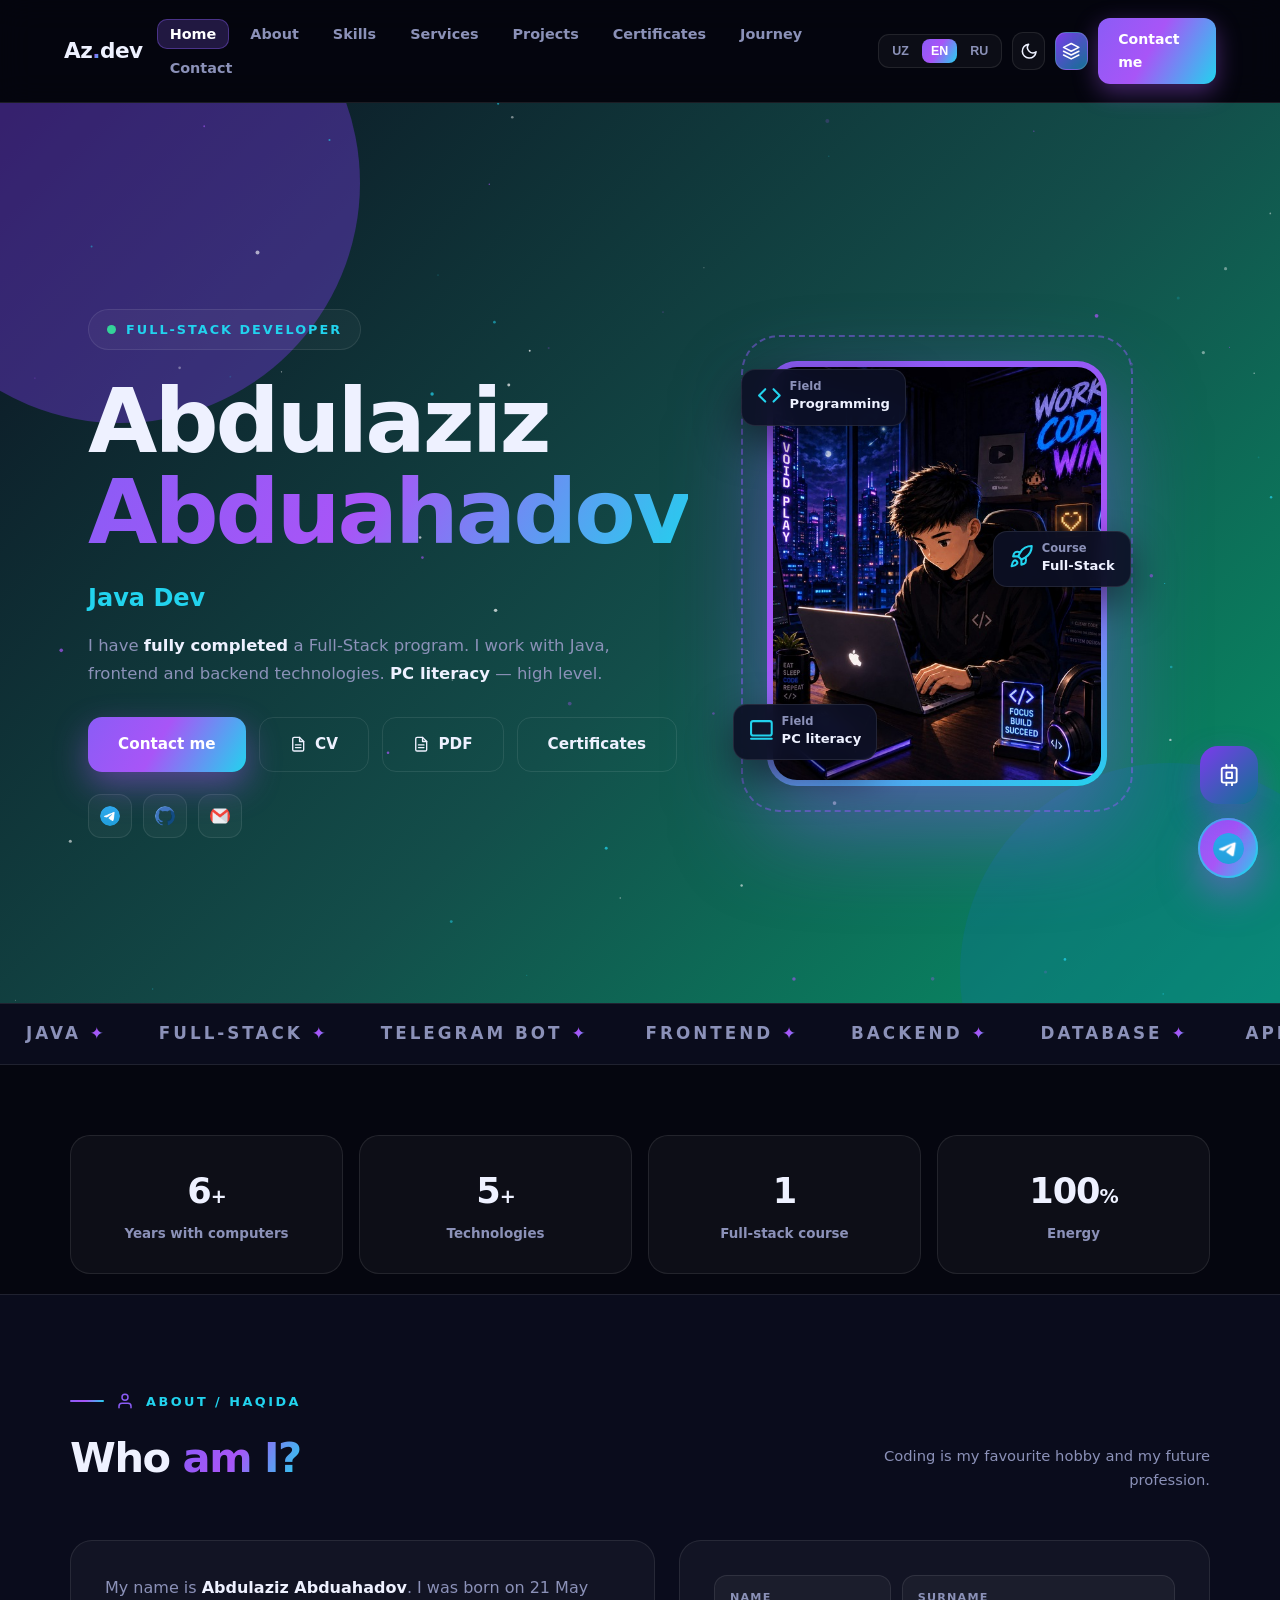
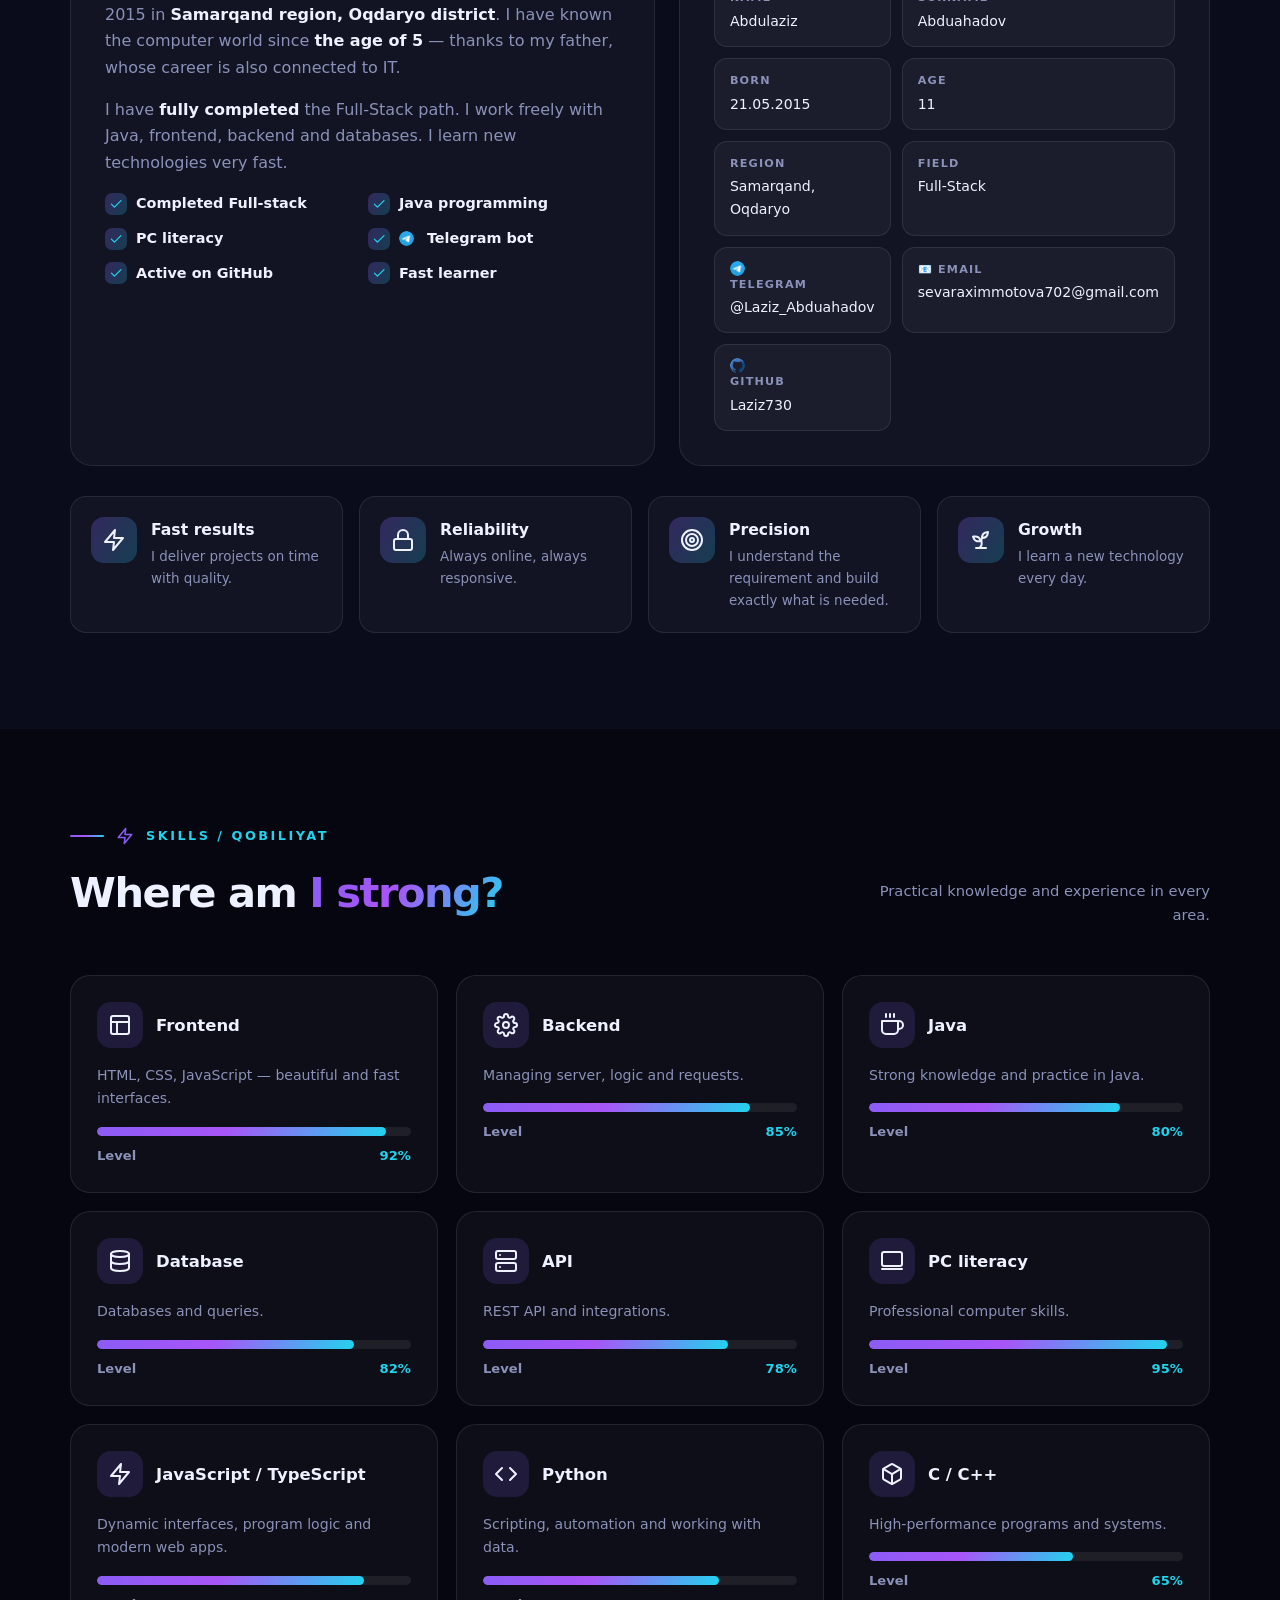
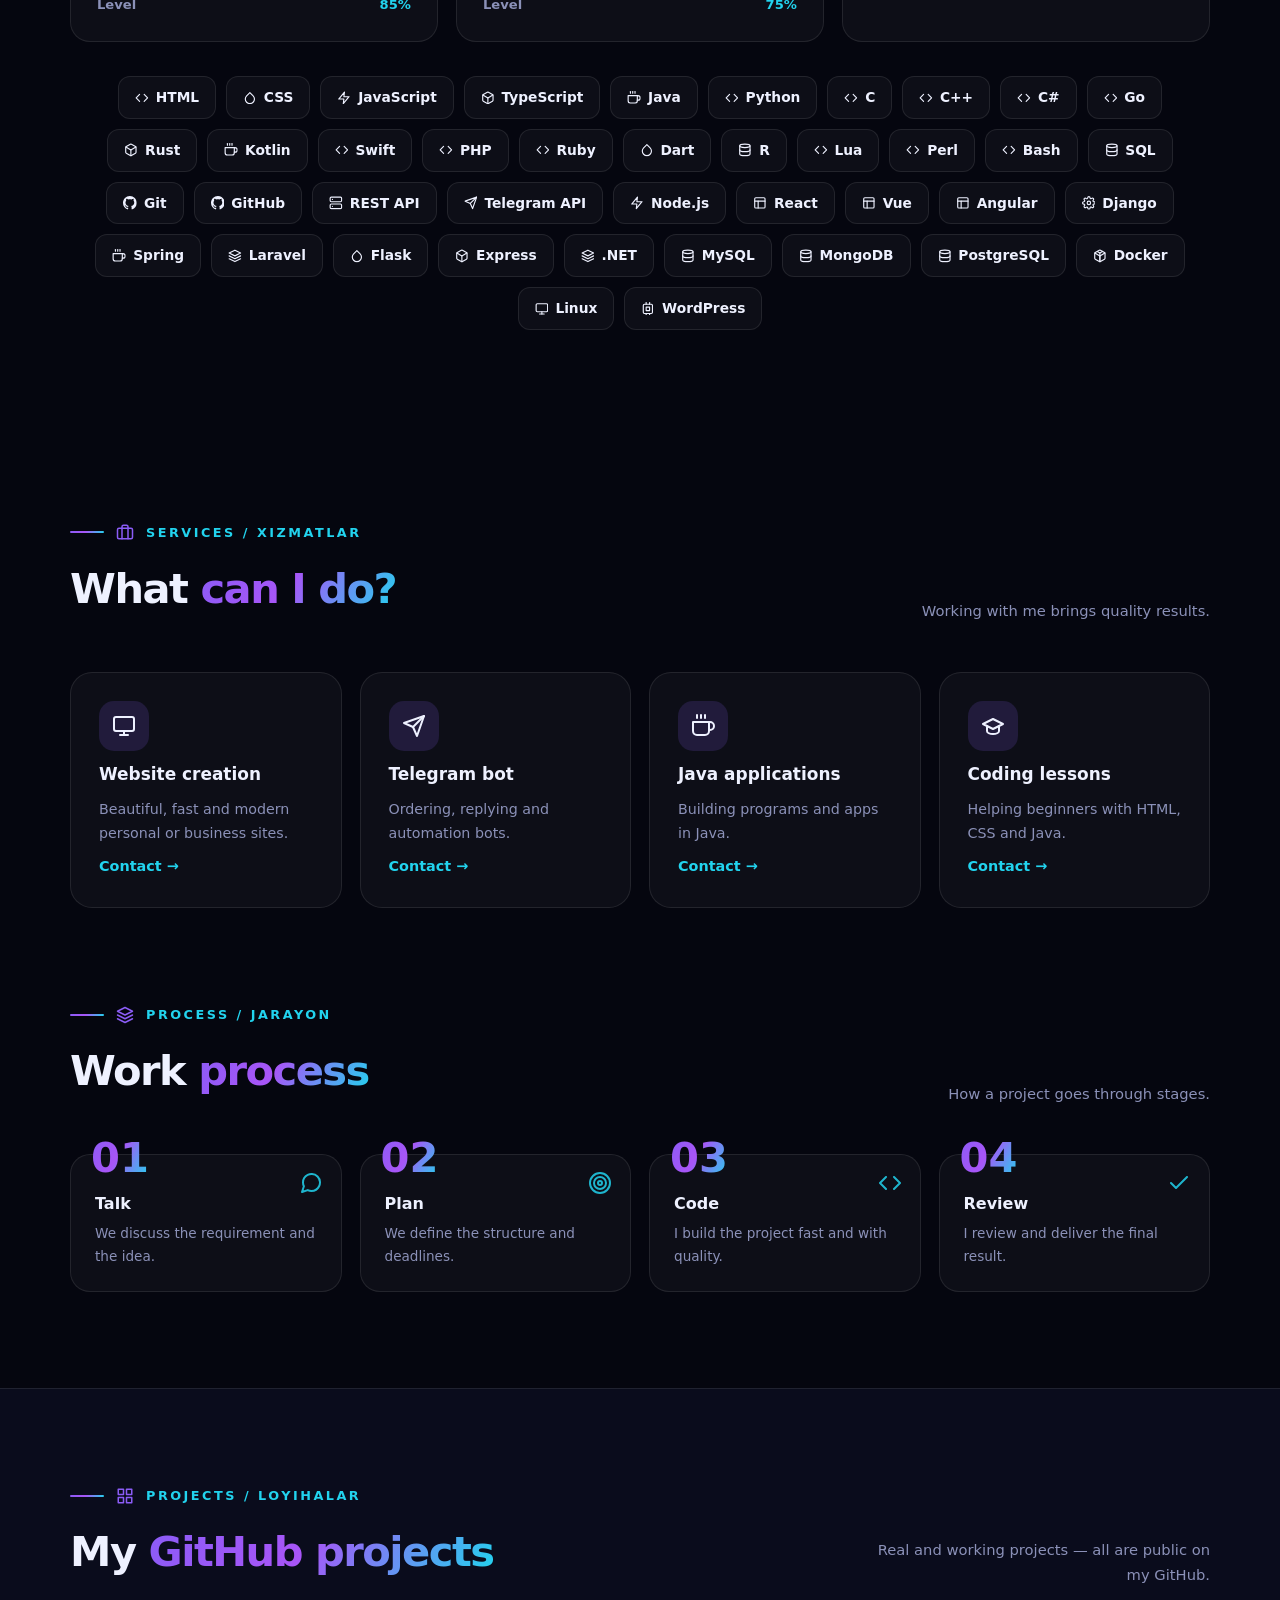
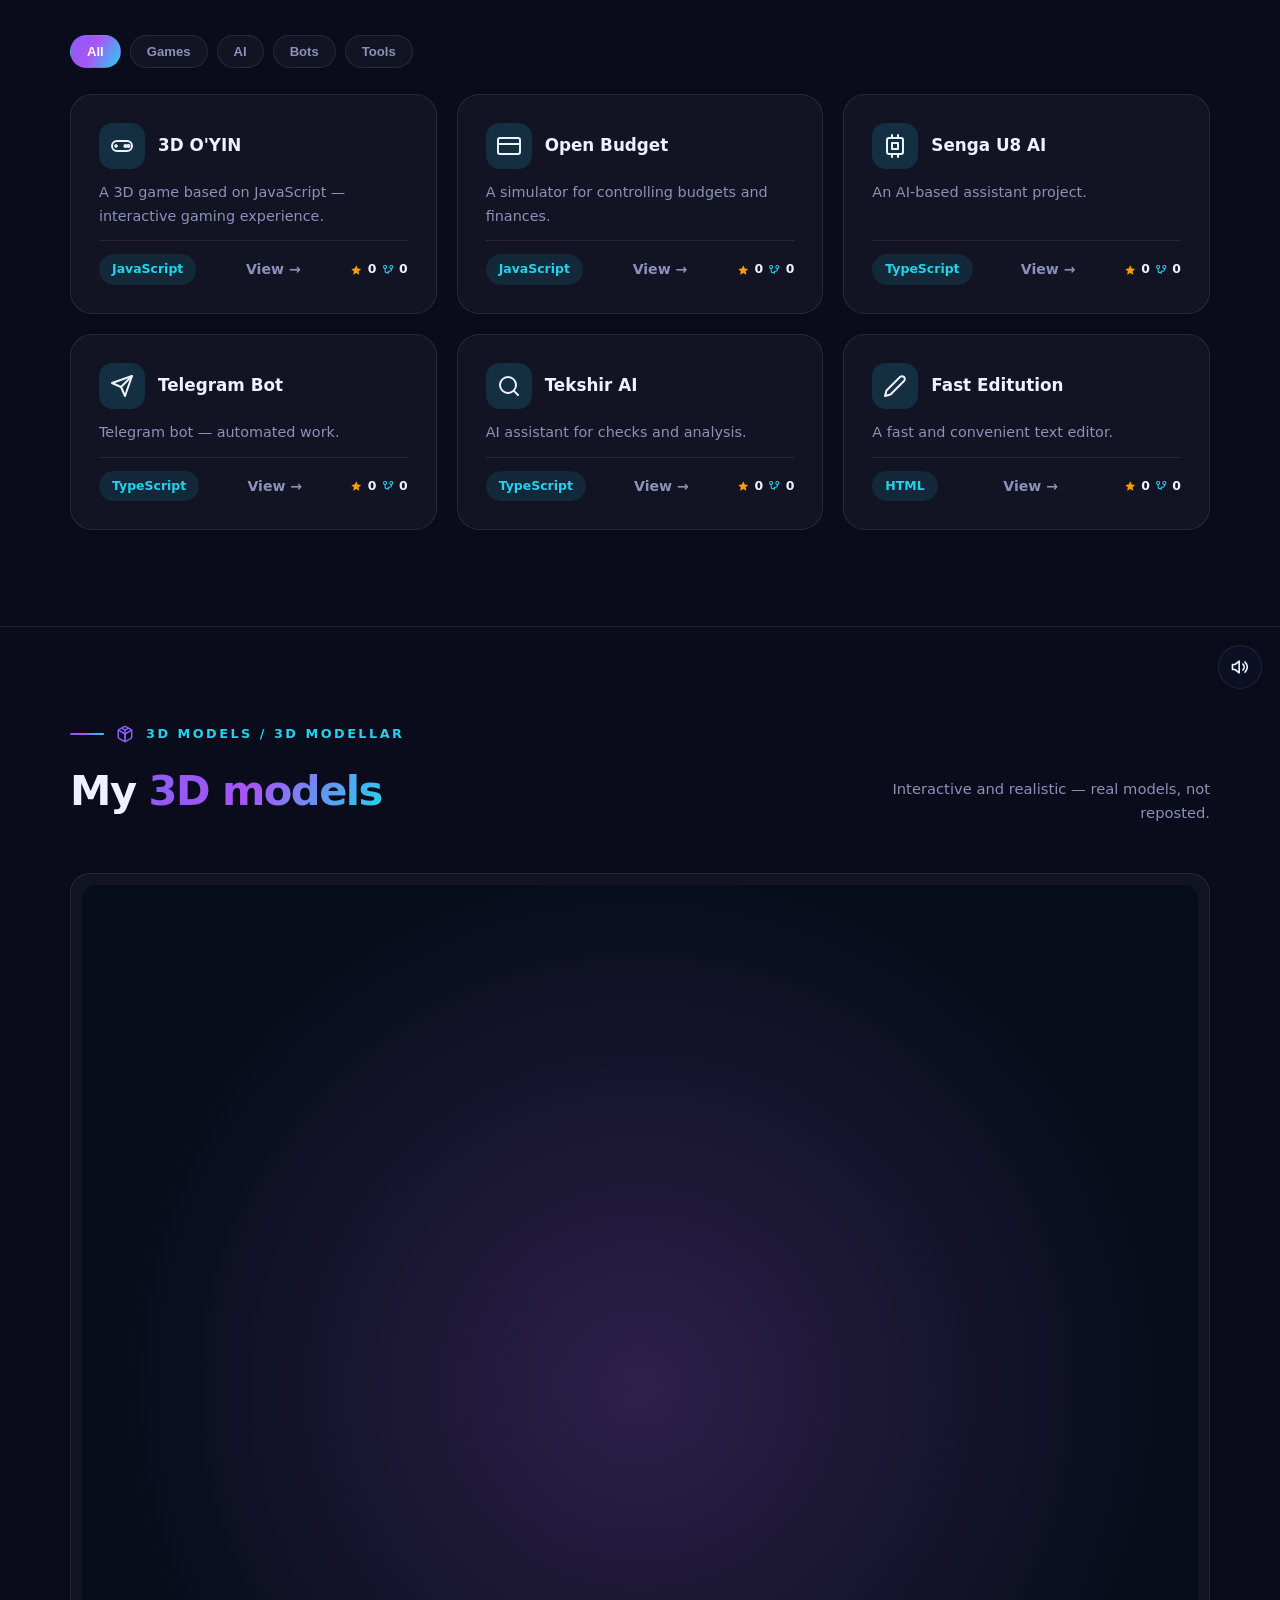
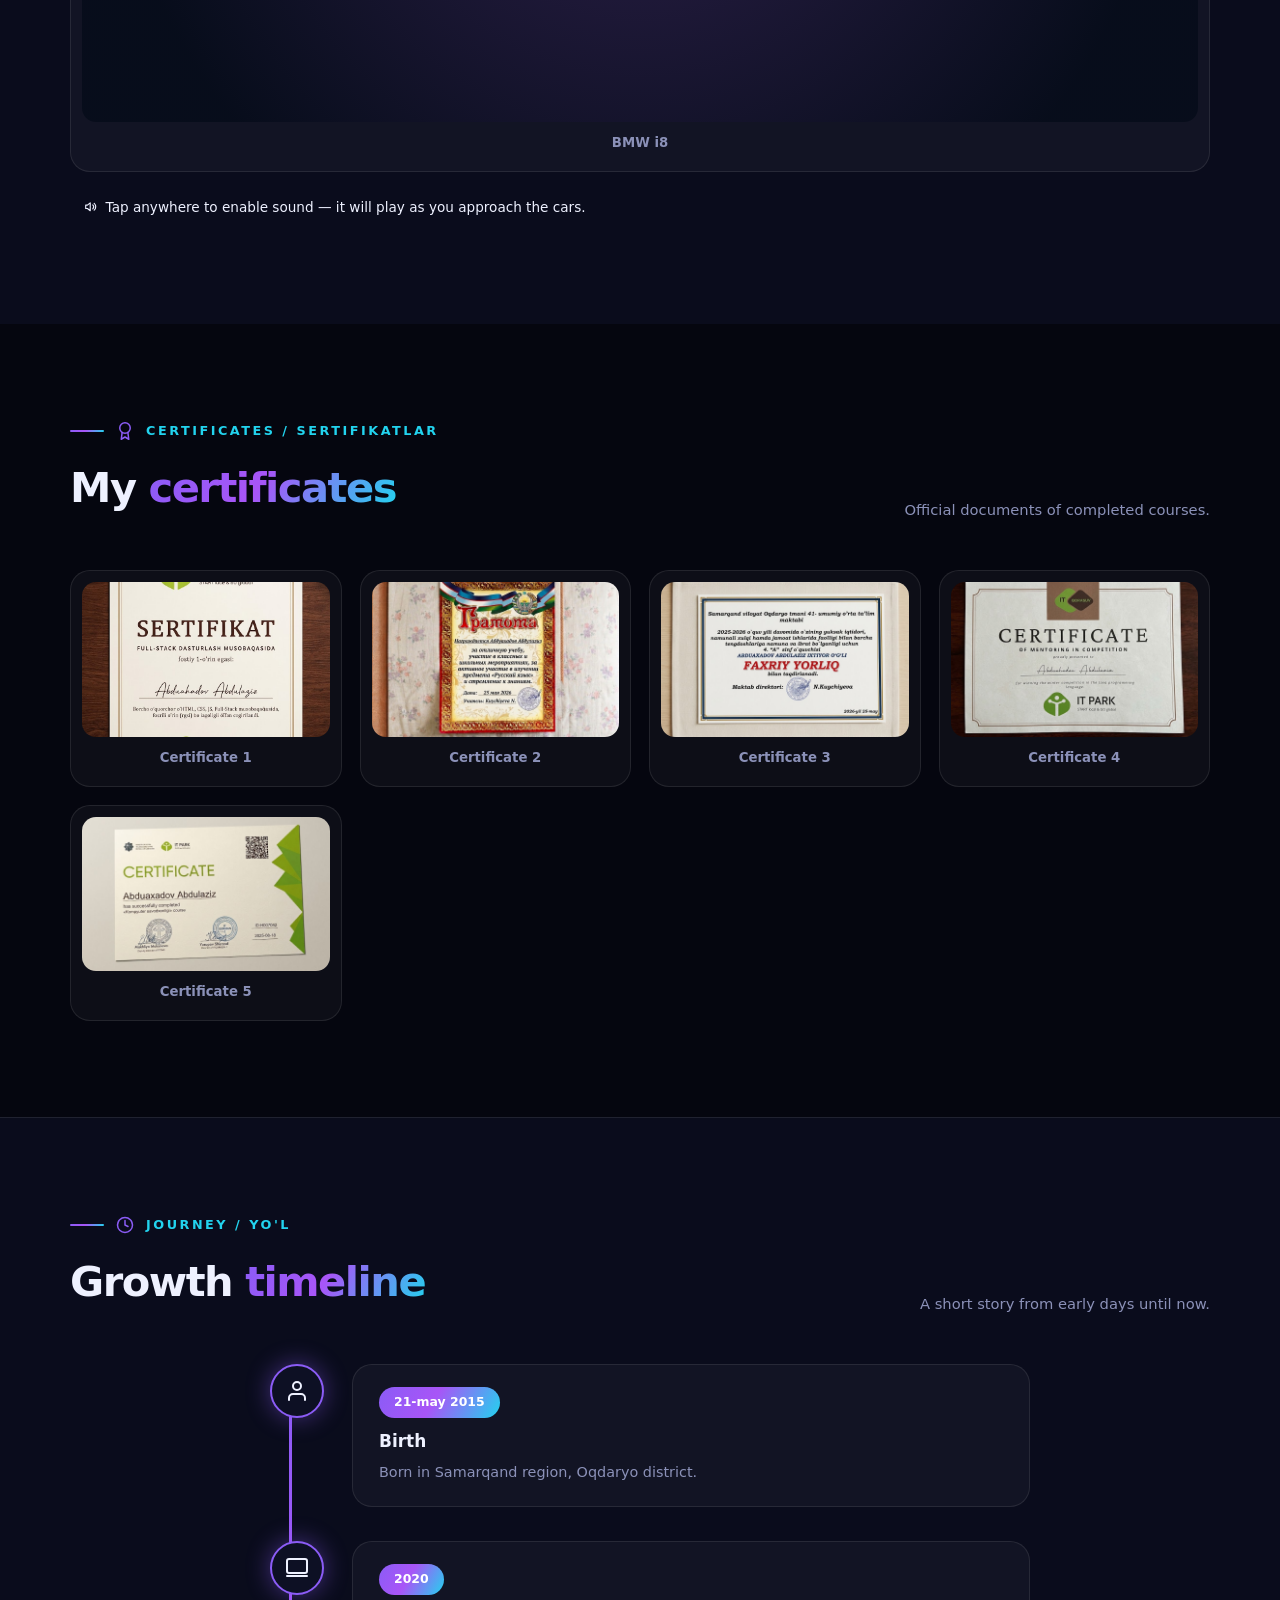
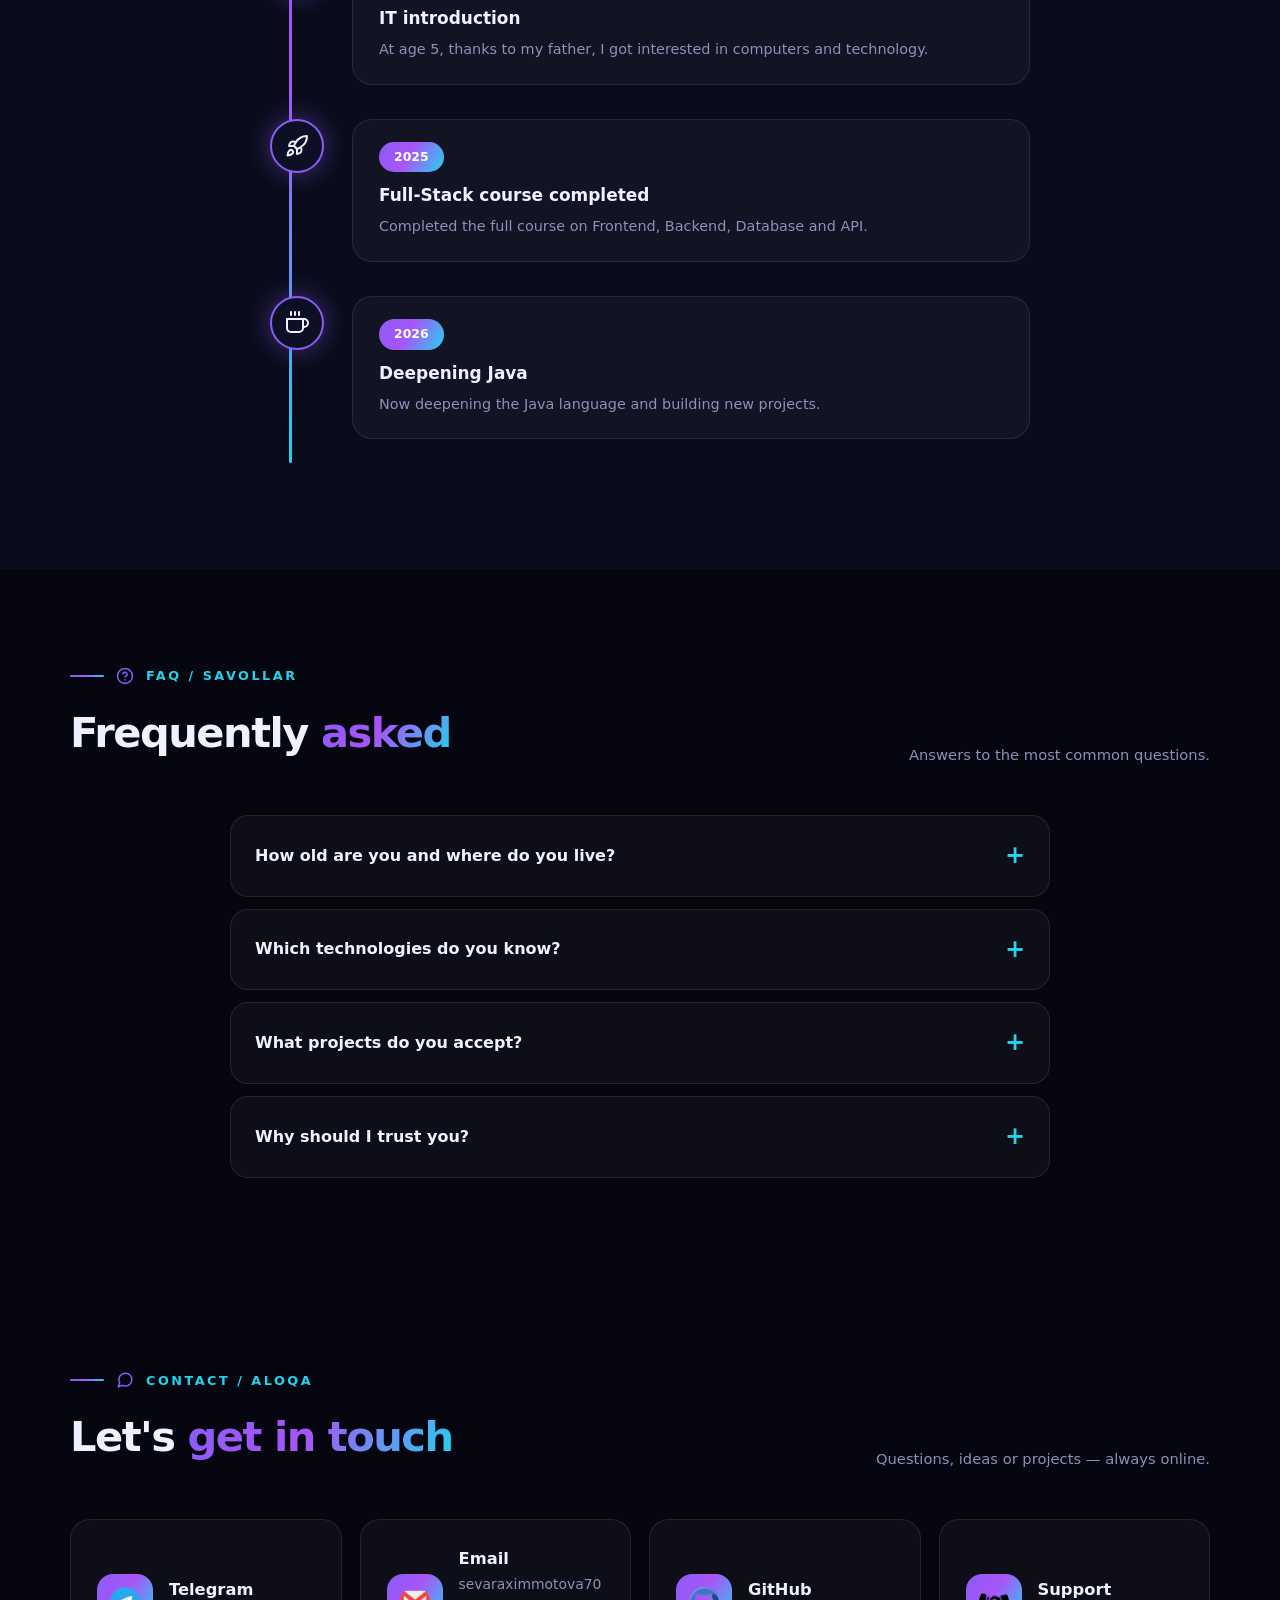
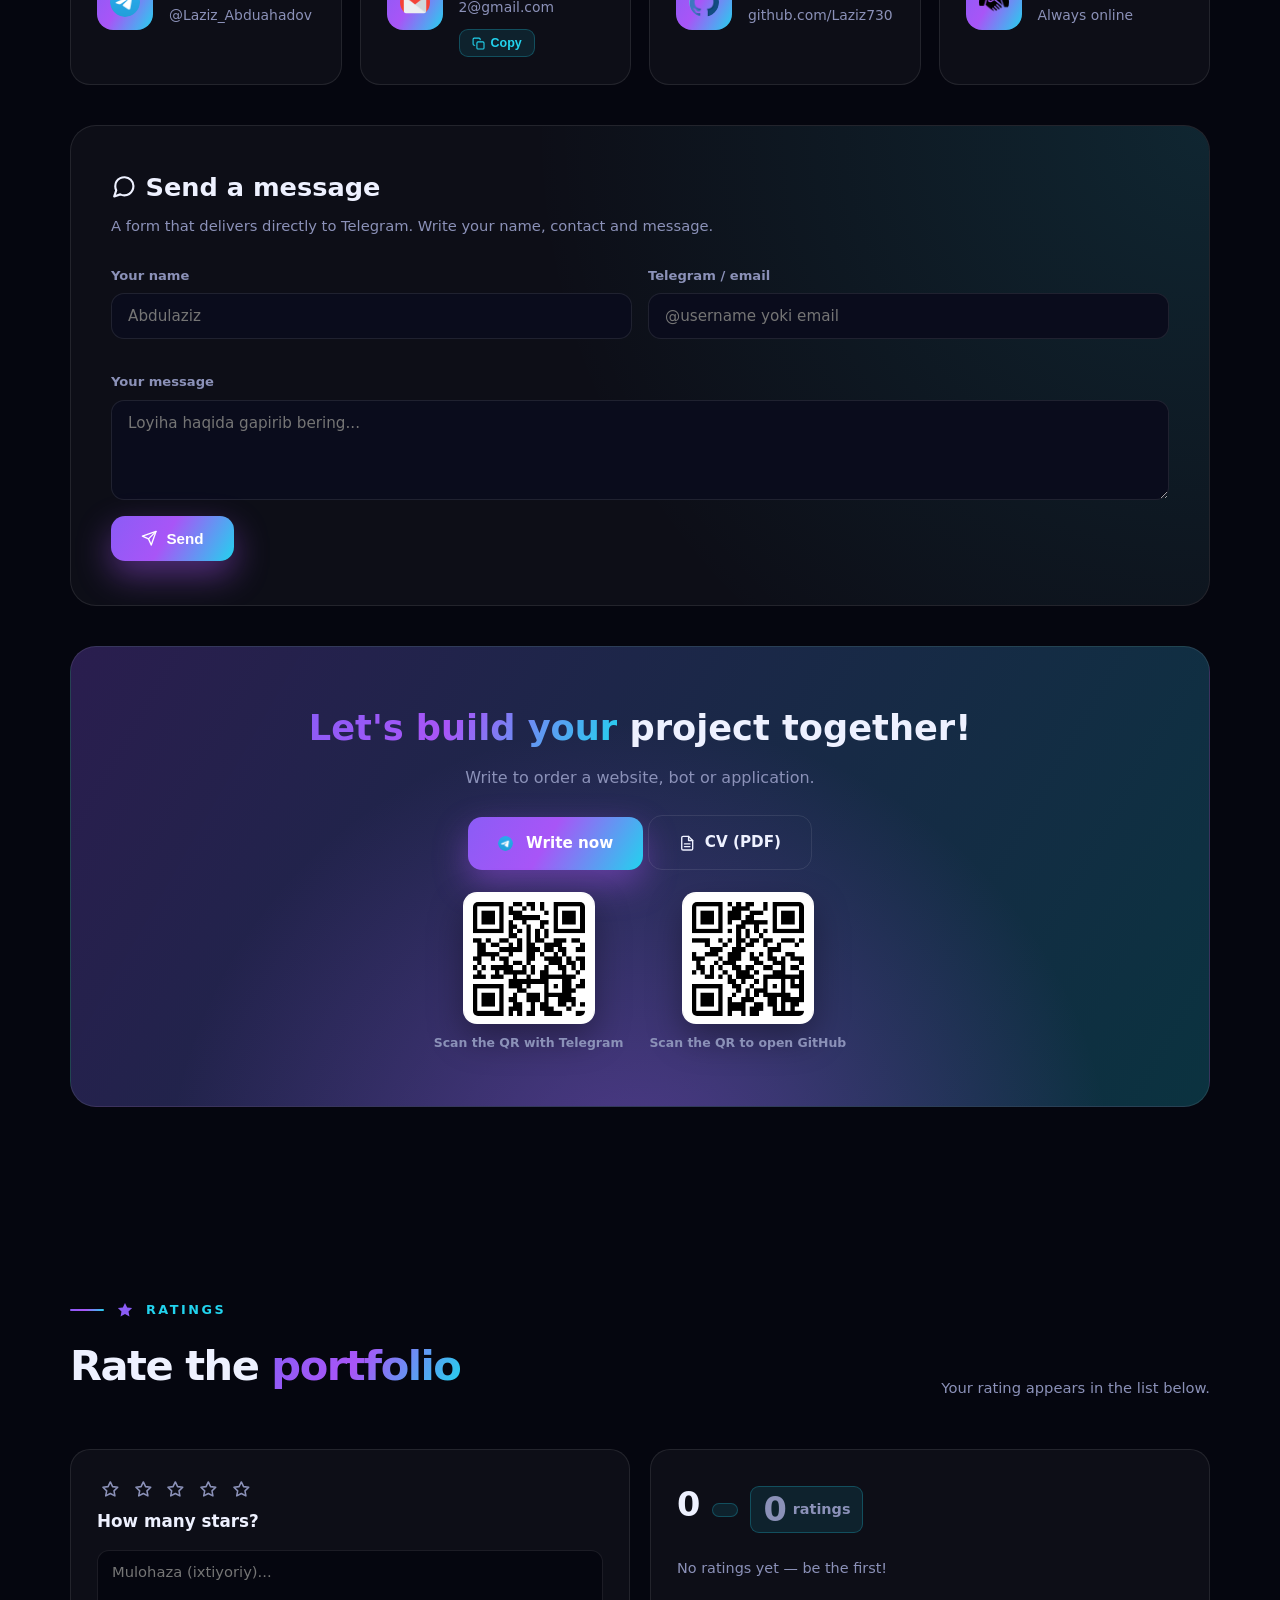
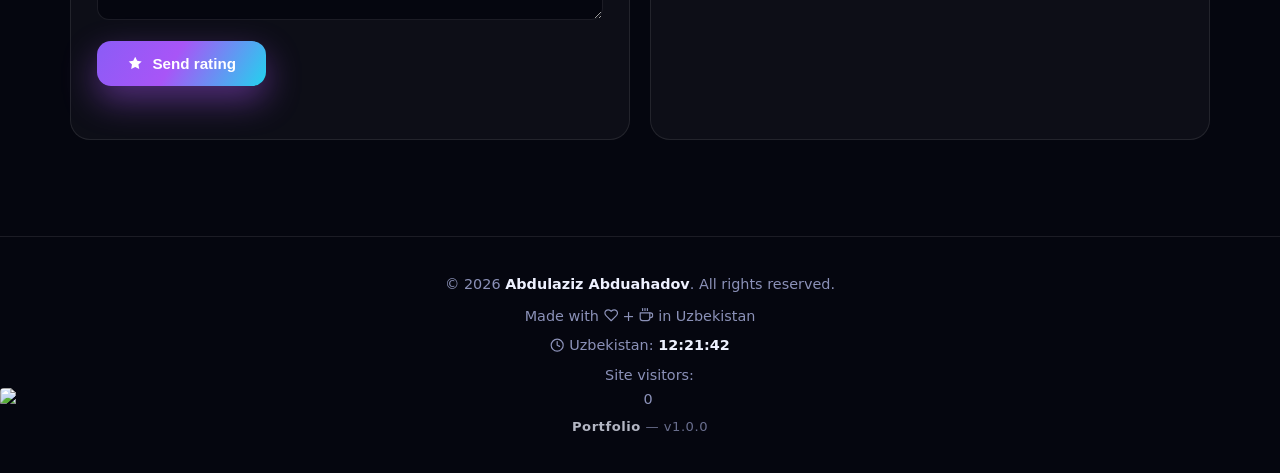
==== commit a9705a80: "Gemini model gemini-3.6-flash; AI chat bo'limga o'tish yaxshilandi; local.env (token) gitignore" ====
--- a/index.html
+++ b/index.html
@@ -2211,29 +2211,37 @@
 
   /* bo'limga bog'lig so'zlar (Gemini ishlamasa fallback) */
   function detectNav(q) {
-    q = q.toLowerCase();
-    if (/sertifikat|certificat|credentials|diplom/i.test(q)) return "certs";
-    if (/aloqa|bog'lan|contact|telegram|email|xabar/i.test(q)) return "contact";
-    if (/loyiha|projekt|project/i.test(q)) return "projects";
-    if (/mahorat|skill|til(lar)?|yo'nali|know/i.test(q)) return "skills";
-    if (/xizmat|service|buyurtma/i.test(q)) return "services";
-    if (/yo'l|timeline|yo'nalish|history/i.test(q)) return "timeline";
-    if (/haqimda|about|o'zi|biografiya|kim/i.test(q)) return "about";
-    if (/bosh|home|yuqori|asion/i.test(q)) return "home";
+    q = " " + q.toLowerCase() + " ";
+    /* o'tish niyatini anglatuvchi fe'l/so'zlar */
+    var verb = /(o't|o'tish|ko'rsat|ko'rsatish|och|ochish|bor|borish|yubor|go to|show|open|navigate|bo'limiga|bo'lim)=?/;
+    function hasNav(t) {
+      return verb.test(q) && t.test(q);
+    }
+    if (hasNav(/sertifikat|certificat|credentials|diplom/)) return "certs";
+    if (hasNav(/aloqa|bog'lan|contact|telegram|email|xabar|pismo/)) return "contact";
+    if (hasNav(/loyiha|loyhalar|project|projects/)) return "projects";
+    if (hasNav(/mahorat|skill|skills|til(lar)?|know/)) return "skills";
+    if (hasNav(/xizmat|service|buyurtma/)) return "services";
+    if (hasNav(/yo'l|timeline|yo'nalish|history/)) return "timeline";
+    if (hasNav(/haqimda|about|o'zi|biografiya/)) return "about";
+    if (hasNav(/bosh|home|yuqori|asion/)) return "home";
     return null;
   }
 
   function ask(text, isVoice) {
     var q = String(text || "").trim();
     if (!q) return;
-    if (isVoice) {
-      /* ovozli bo'limga o'tish tez-tez bo'ladi — agar aniqlansa avval o'tamiz */
-      var n = detectNav(q);
-      if (n) { addMsg(q, "user"); scrollToSection(n); }
-    } else {
-      addMsg(q, "user");
+    input.value = "";
+    if (isVoice) addMsg('"' + q + '"', "user"); else addMsg(q, "user");
+
+    /* bo'limga o'tish buyrug'i bo'lsa — to'g'ridan - to'g'ri o'tamiz (Gemini kutmagan) */
+    var nav = detectNav(q);
+    if (nav) {
+      scrollToSection(nav);
+      addMsg("Bo'limga o'tdim ✓", "bot");
+      return;
     }
-    input.value = "";
+
     var t = addMsg("...", "bot");
     t.classList.add("ai-typing");
 
